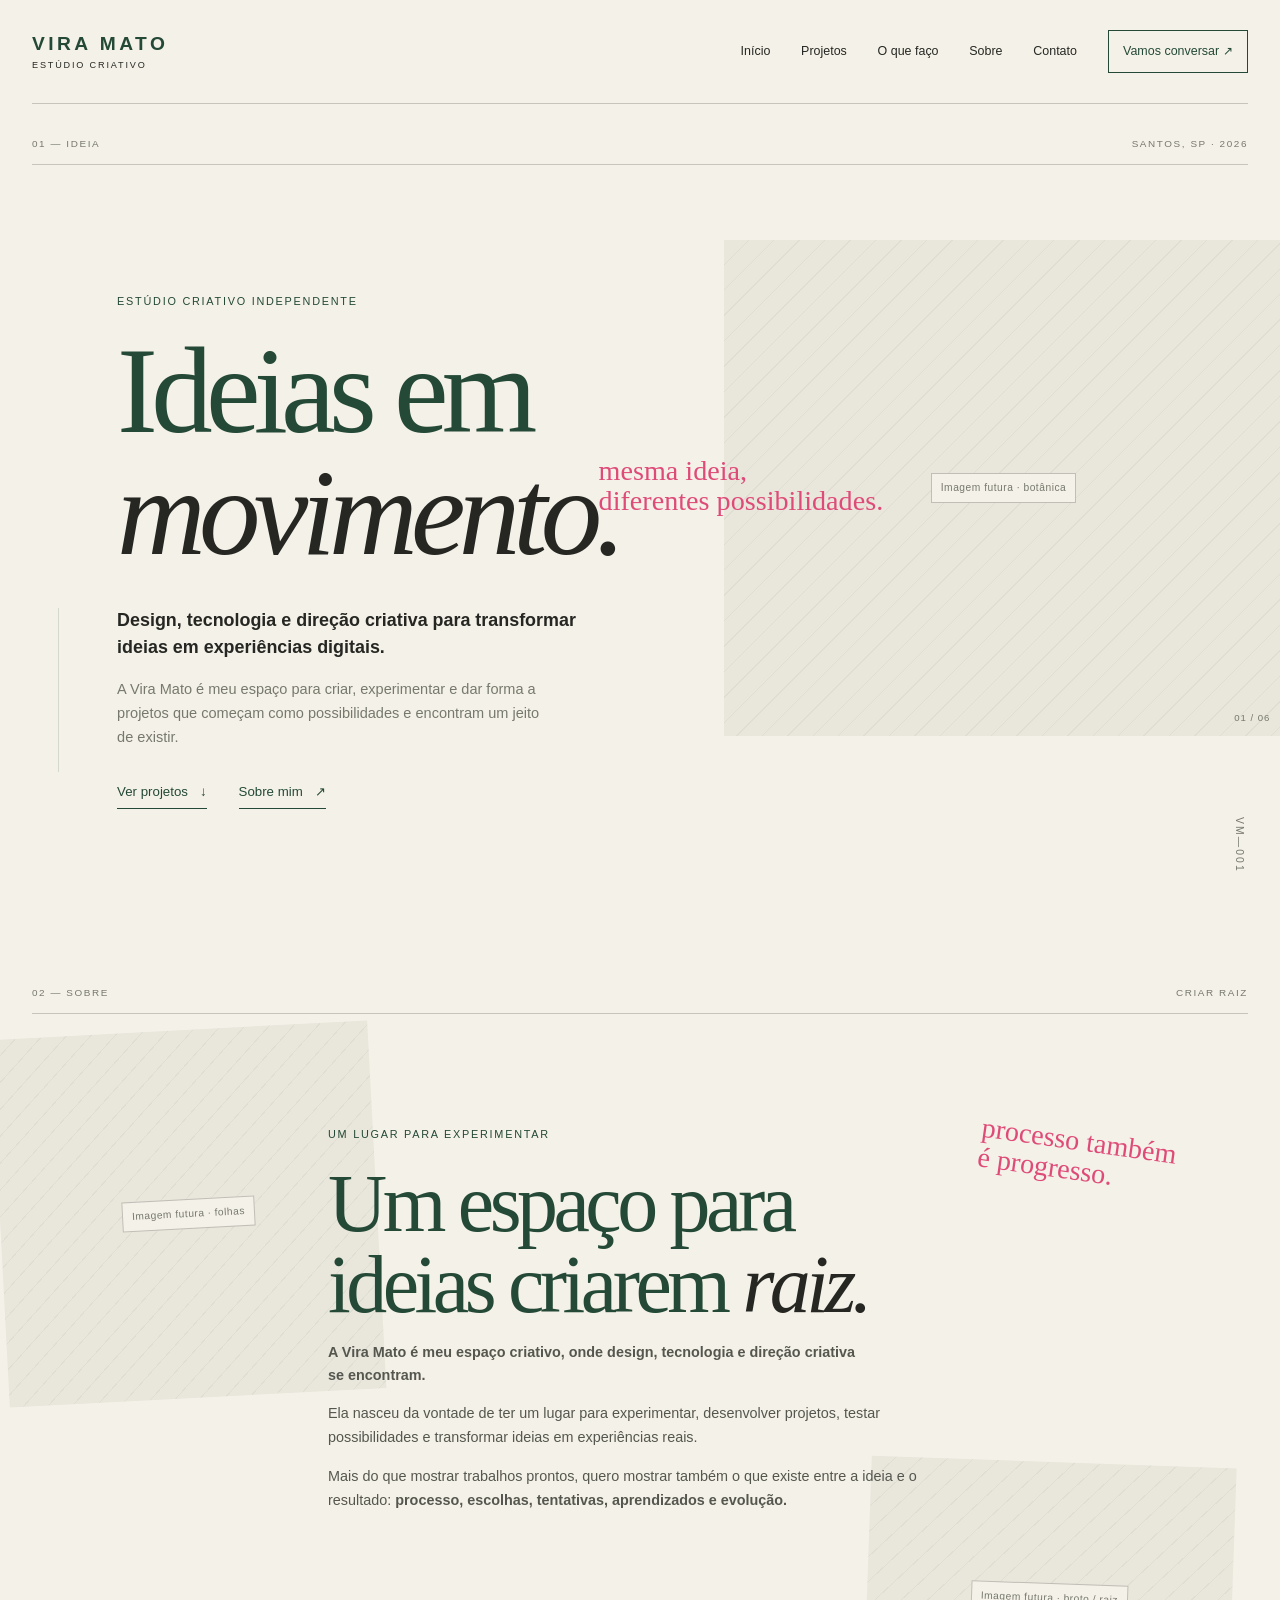
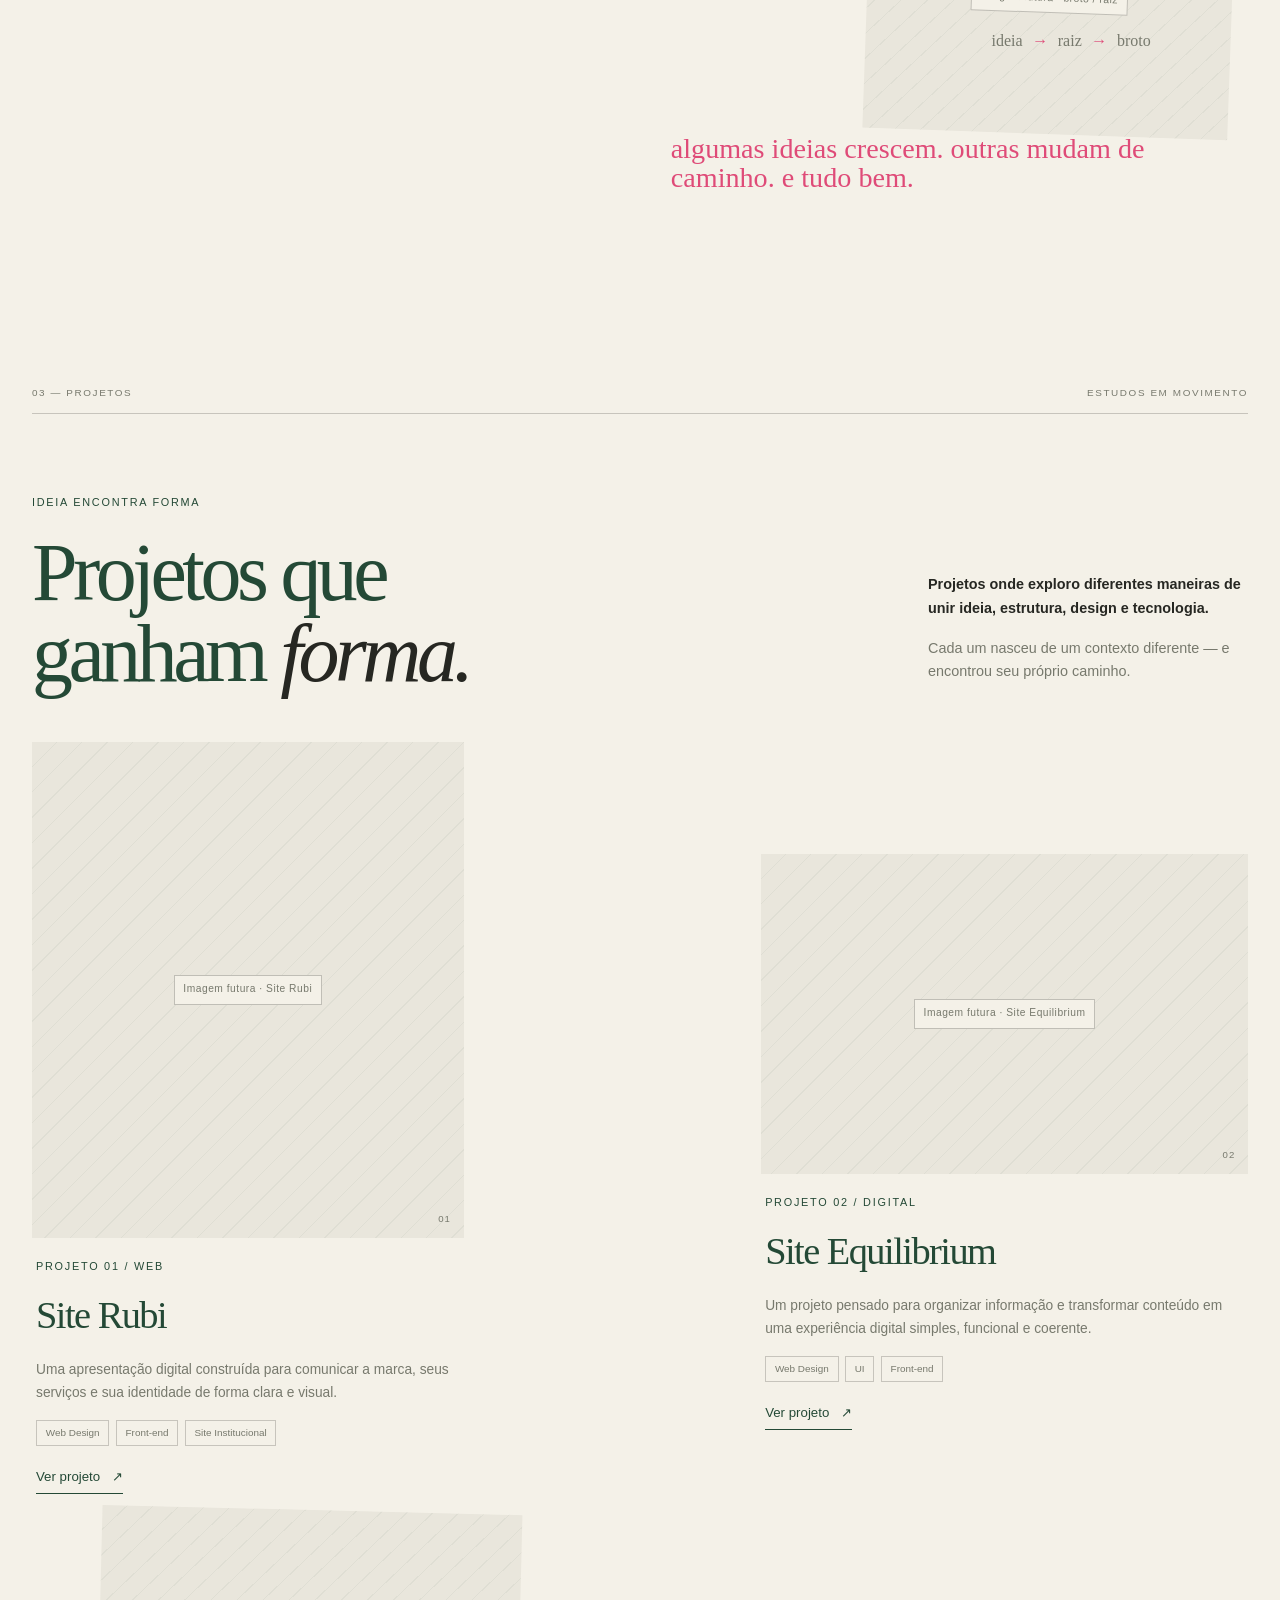
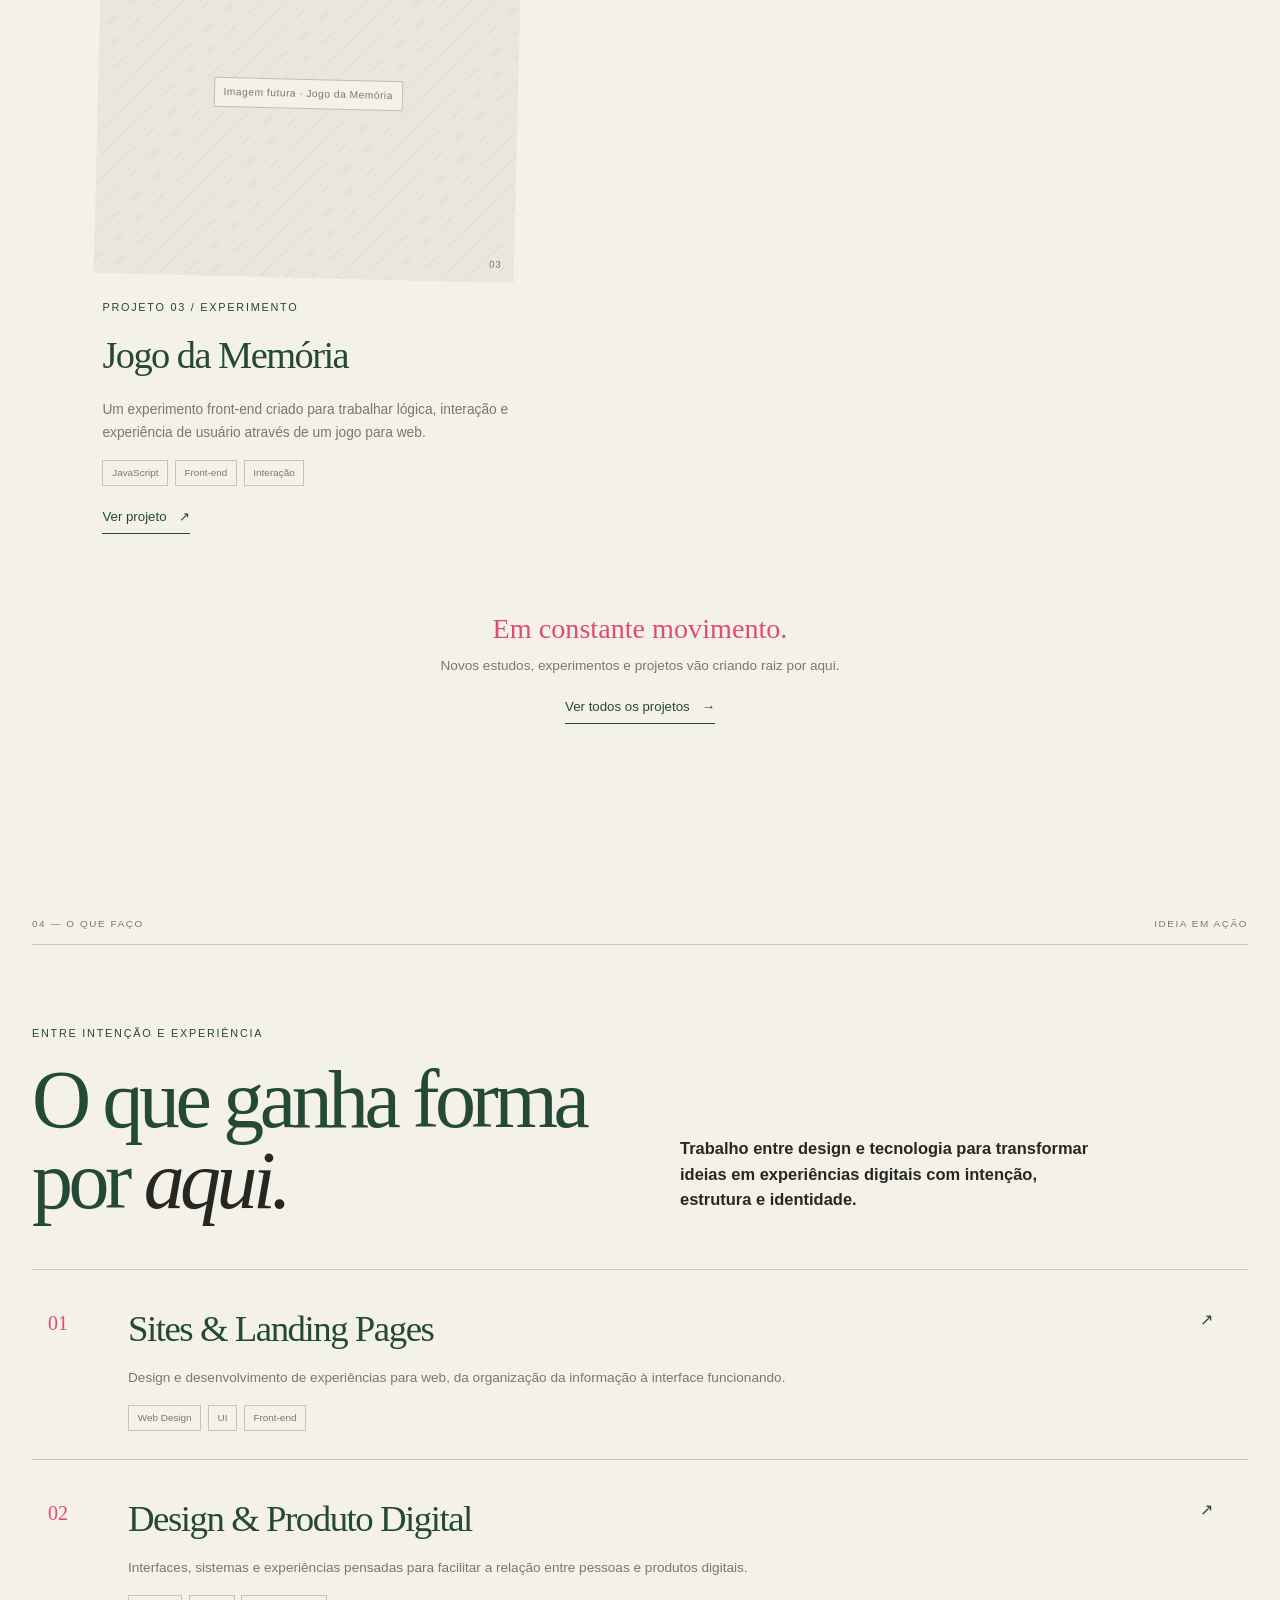
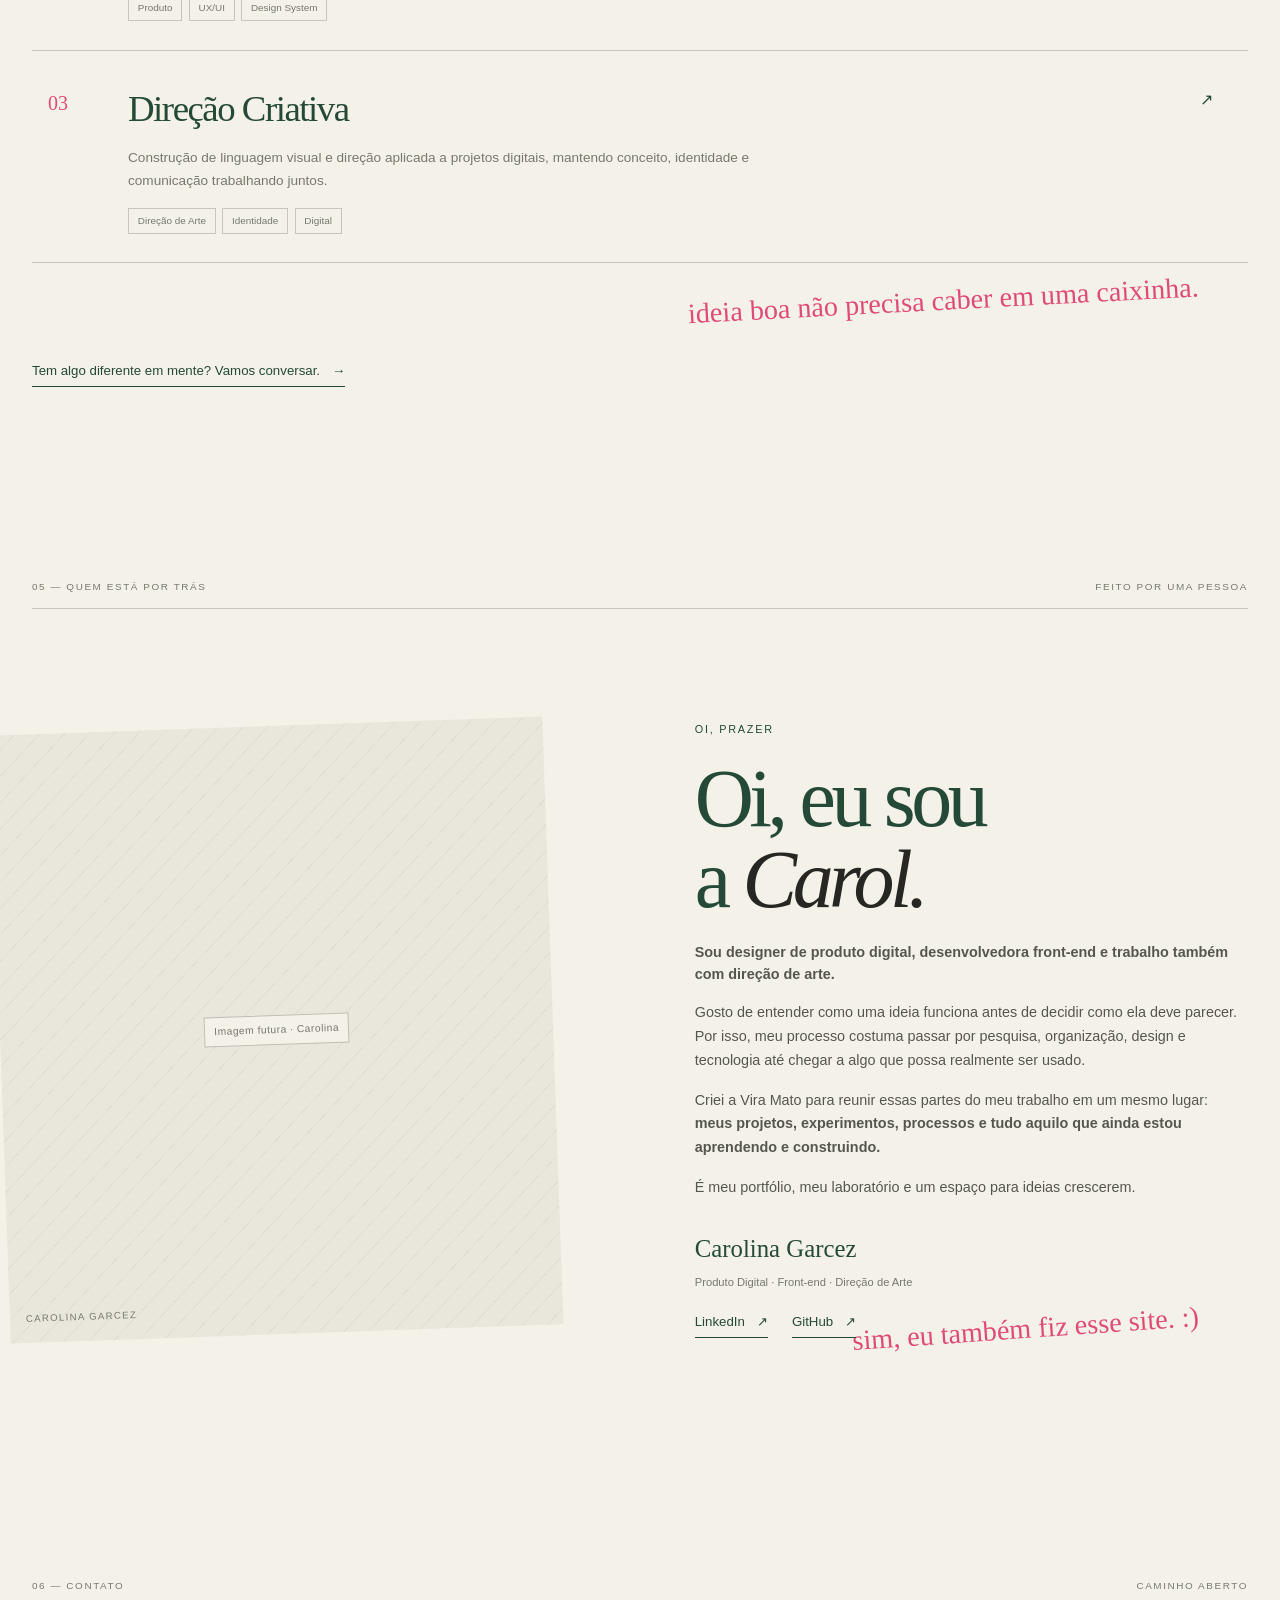
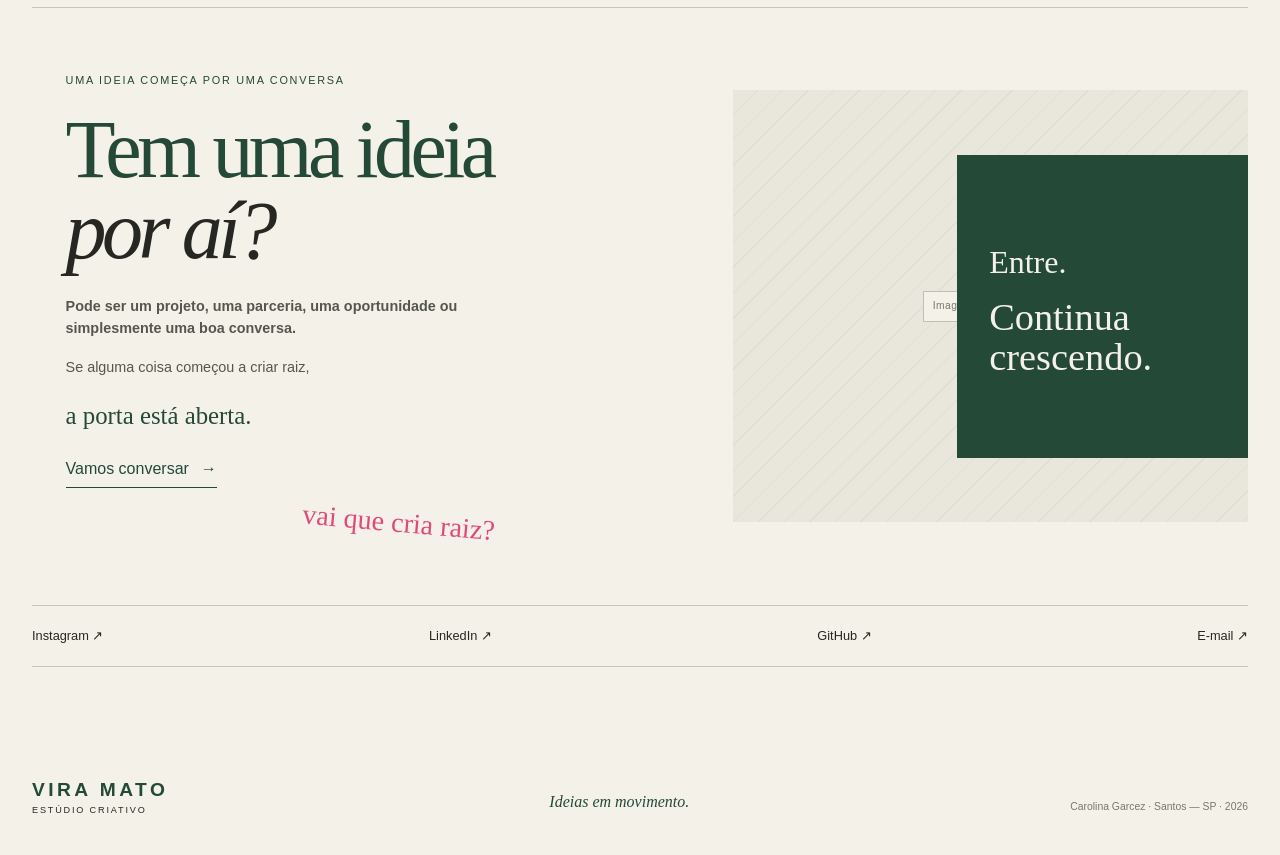
==== index.html @ 25f11926 "teste" ====
<!doctype html>
<html lang="pt-BR">
<head>
  <meta charset="utf-8">
  <meta name="viewport" content="width=device-width, initial-scale=1">
  <meta name="theme-color" content="#f4f1e8">
  <meta name="description" content="Vira Mato — Estúdio Criativo. Design, tecnologia e direção criativa para transformar ideias em experiências digitais.">
  <title>Vira Mato — Estúdio Criativo</title>
  <link rel="stylesheet" href="./css/reset.css">
  <link rel="stylesheet" href="./css/variables.css">
  <link rel="stylesheet" href="./css/style.css">
  <script src="./js/main.js" defer></script>
</head>
<body>
  <a class="skip-link" href="#conteudo">Pular para o conteúdo</a>
  <header class="site-header" id="topo">
    <a class="wordmark" href="#inicio" aria-label="Vira Mato, início"><strong>VIRA MATO</strong><span>ESTÚDIO CRIATIVO</span></a>
    <button class="menu-toggle" type="button" aria-expanded="false" aria-controls="site-nav" aria-label="Abrir menu"><span></span><span></span></button>
    <nav class="site-nav" id="site-nav" aria-label="Navegação principal">
      <a href="#inicio">Início</a><a href="#projetos">Projetos</a><a href="#servicos">O que faço</a><a href="#sobre">Sobre</a><a href="#contato">Contato</a>
      <a class="nav-cta" href="#contato">Vamos conversar <span aria-hidden="true">↗</span></a>
    </nav>
  </header>

  <main id="conteudo">
    <div class="growth-line" aria-hidden="true"><span class="growth-stem"></span></div>
    <section class="hero section" id="inicio" aria-labelledby="hero-title">
      <div class="hero-meta section-meta"><span>01 — IDEIA</span><span>SANTOS, SP · 2026</span></div>
      <div class="hero-copy">
        <p class="eyebrow" data-reveal="fade">Estúdio criativo independente</p>
        <h1 id="hero-title" data-reveal="rise">Ideias em<br><em>movimento.</em></h1>
        <p class="hero-lead" data-reveal="slide"><strong>Design, tecnologia e direção criativa para transformar ideias em experiências digitais.</strong></p>
        <p class="hero-description">A Vira Mato é meu espaço para criar, experimentar e dar forma a projetos que começam como possibilidades e encontram um jeito de existir.</p>
        <div class="hero-actions"><a class="text-link" href="#projetos">Ver projetos <span aria-hidden="true">↓</span></a><a class="text-link" href="#sobre">Sobre mim <span aria-hidden="true">↗</span></a></div>
      </div>
      <div class="hero-media media-placeholder" aria-label="Espaço reservado para fotografia botânica"><span>Imagem futura · botânica</span><small>01 / 06</small></div>
      <p class="handwritten hero-note" data-reveal="tilt">mesma ideia,<br> diferentes possibilidades.</p>
      <div class="hero-index" aria-hidden="true">VM—001</div>
    </section>

    <section class="about section" id="sobre" aria-labelledby="about-title">
      <div class="section-meta"><span>02 — SOBRE</span><span>CRIAR RAIZ</span></div>
      <div class="about-composition">
        <div class="about-leaves media-placeholder" aria-label="Espaço reservado para fotografia de folhas"><span>Imagem futura · folhas</span></div>
        <div class="about-copy" data-reveal="rise">
          <p class="eyebrow">Um lugar para experimentar</p>
          <h2 id="about-title">Um espaço para ideias criarem <em>raiz.</em></h2>
          <p class="lead"><strong>A Vira Mato é meu espaço criativo, onde design, tecnologia e direção criativa se encontram.</strong></p>
          <p>Ela nasceu da vontade de ter um lugar para experimentar, desenvolver projetos, testar possibilidades e transformar ideias em experiências reais.</p>
          <p>Mais do que mostrar trabalhos prontos, quero mostrar também o que existe entre a ideia e o resultado: <strong>processo, escolhas, tentativas, aprendizados e evolução.</strong></p>
        </div>
        <div class="about-sprout media-placeholder" aria-label="Espaço reservado para fotografia de broto e raiz"><span>Imagem futura · broto / raiz</span></div>
        <p class="handwritten about-note">processo também<br>é progresso.</p>
        <p class="margin-note">ideia <span>→</span> raiz <span>→</span> broto</p>
      </div>
      <p class="about-quote handwritten" data-reveal="tilt">algumas ideias crescem. outras mudam de caminho. e tudo bem.</p>
    </section>

    <section class="projects section" id="projetos" aria-labelledby="projects-title">
      <div class="section-meta"><span>03 — PROJETOS</span><span>ESTUDOS EM MOVIMENTO</span></div>
      <div class="section-intro"><div><p class="eyebrow">Ideia encontra forma</p><h2 id="projects-title">Projetos que<br>ganham <em>forma.</em></h2></div><div class="intro-aside"><p><strong>Projetos onde exploro diferentes maneiras de unir ideia, estrutura, design e tecnologia.</strong></p><p>Cada um nasceu de um contexto diferente — e encontrou seu próprio caminho.</p></div></div>
      <div class="project-list">
        <article class="project project-one" data-reveal="slide">
          <div class="project-media media-placeholder"><span>Imagem futura · Site Rubi</span><small>01</small></div>
          <div class="project-copy"><p class="eyebrow">Projeto 01 / Web</p><h3>Site Rubi</h3><p>Uma apresentação digital construída para comunicar a marca, seus serviços e sua identidade de forma clara e visual.</p><ul class="tag-list" aria-label="Tecnologias e disciplinas"><li>Web Design</li><li>Front-end</li><li>Site Institucional</li></ul><a class="text-link" href="#contato">Ver projeto <span aria-hidden="true">↗</span></a></div>
        </article>
        <article class="project project-two" data-reveal="rise">
          <div class="project-media media-placeholder"><span>Imagem futura · Site Equilibrium</span><small>02</small></div>
          <div class="project-copy"><p class="eyebrow">Projeto 02 / Digital</p><h3>Site Equilibrium</h3><p>Um projeto pensado para organizar informação e transformar conteúdo em uma experiência digital simples, funcional e coerente.</p><ul class="tag-list" aria-label="Tecnologias e disciplinas"><li>Web Design</li><li>UI</li><li>Front-end</li></ul><a class="text-link" href="#contato">Ver projeto <span aria-hidden="true">↗</span></a></div>
        </article>
        <article class="project project-three" data-reveal="tilt">
          <div class="project-media media-placeholder"><span>Imagem futura · Jogo da Memória</span><small>03</small></div>
          <div class="project-copy"><p class="eyebrow">Projeto 03 / Experimento</p><h3>Jogo da Memória</h3><p>Um experimento front-end criado para trabalhar lógica, interação e experiência de usuário através de um jogo para web.</p><ul class="tag-list" aria-label="Tecnologias e disciplinas"><li>JavaScript</li><li>Front-end</li><li>Interação</li></ul><a class="text-link" href="#contato">Ver projeto <span aria-hidden="true">↗</span></a></div>
        </article>
      </div>
      <div class="projects-end"><p class="handwritten">Em constante movimento.</p><p>Novos estudos, experimentos e projetos vão criando raiz por aqui.</p><a class="text-link" href="#contato">Ver todos os projetos <span aria-hidden="true">→</span></a></div>
    </section>

    <section class="services section" id="servicos" aria-labelledby="services-title">
      <div class="section-meta"><span>04 — O QUE FAÇO</span><span>IDEIA EM AÇÃO</span></div>
      <div class="services-heading"><p class="eyebrow">Entre intenção e experiência</p><h2 id="services-title">O que ganha forma<br>por <em>aqui.</em></h2><p class="lead"><strong>Trabalho entre design e tecnologia para transformar ideias em experiências digitais com intenção, estrutura e identidade.</strong></p></div>
      <div class="service-list">
        <article class="service-item" data-reveal="slide"><span class="service-number">01</span><div><h3>Sites &amp; Landing Pages</h3><p>Design e desenvolvimento de experiências para web, da organização da informação à interface funcionando.</p><ul class="tag-list"><li>Web Design</li><li>UI</li><li>Front-end</li></ul></div><span class="service-mark" aria-hidden="true">↗</span></article>
        <article class="service-item" data-reveal="slide"><span class="service-number">02</span><div><h3>Design &amp; Produto Digital</h3><p>Interfaces, sistemas e experiências pensadas para facilitar a relação entre pessoas e produtos digitais.</p><ul class="tag-list"><li>Produto</li><li>UX/UI</li><li>Design System</li></ul></div><span class="service-mark" aria-hidden="true">↗</span></article>
        <article class="service-item" data-reveal="slide"><span class="service-number">03</span><div><h3>Direção Criativa</h3><p>Construção de linguagem visual e direção aplicada a projetos digitais, mantendo conceito, identidade e comunicação trabalhando juntos.</p><ul class="tag-list"><li>Direção de Arte</li><li>Identidade</li><li>Digital</li></ul></div><span class="service-mark" aria-hidden="true">↗</span></article>
      </div>
      <p class="handwritten service-note">ideia boa não precisa caber em uma caixinha.</p>
      <a class="text-link service-cta" href="#contato">Tem algo diferente em mente? Vamos conversar. <span aria-hidden="true">→</span></a>
    </section>

    <section class="profile section" id="perfil" aria-labelledby="profile-title">
      <div class="section-meta"><span>05 — QUEM ESTÁ POR TRÁS</span><span>FEITO POR UMA PESSOA</span></div>
      <div class="profile-layout">
        <div class="profile-media media-placeholder" aria-label="Espaço reservado para fotografia de Carolina"><span>Imagem futura · Carolina</span><small>CAROLINA GARCEZ</small></div>
        <div class="profile-copy"><p class="eyebrow">Oi, prazer</p><h2 id="profile-title">Oi, eu sou<br>a <em>Carol.</em></h2>
          <p class="lead"><strong>Sou designer de produto digital, desenvolvedora front-end e trabalho também com direção de arte.</strong></p>
          <p>Gosto de entender como uma ideia funciona antes de decidir como ela deve parecer. Por isso, meu processo costuma passar por pesquisa, organização, design e tecnologia até chegar a algo que possa realmente ser usado.</p>
          <p>Criei a Vira Mato para reunir essas partes do meu trabalho em um mesmo lugar: <strong>meus projetos, experimentos, processos e tudo aquilo que ainda estou aprendendo e construindo.</strong></p>
          <p>É meu portfólio, meu laboratório e um espaço para ideias crescerem.</p>
          <p class="signature"><strong>Carolina Garcez</strong><span>Produto Digital · Front-end · Direção de Arte</span></p>
          <div class="profile-links"><a class="text-link" href="https://www.linkedin.com/">LinkedIn <span aria-hidden="true">↗</span></a><a class="text-link" href="https://github.com/">GitHub <span aria-hidden="true">↗</span></a></div>
        </div>
        <p class="handwritten profile-note">sim, eu também fiz esse site. :)</p>
      </div>
    </section>

    <section class="contact section" id="contato" aria-labelledby="contact-title">
      <div class="section-meta"><span>06 — CONTATO</span><span>CAMINHO ABERTO</span></div>
      <div class="contact-layout"><div class="contact-copy"><p class="eyebrow">Uma ideia começa por uma conversa</p><h2 id="contact-title">Tem uma ideia<br><em>por aí?</em></h2>
        <p class="lead"><strong>Pode ser um projeto, uma parceria, uma oportunidade ou simplesmente uma boa conversa.</strong></p><p>Se alguma coisa começou a criar raiz,</p><p class="door-line">a porta está aberta.</p><a class="text-link contact-cta" href="mailto:oi@viramato.studio">Vamos conversar <span aria-hidden="true">→</span></a>
        <p class="handwritten contact-note">vai que cria raiz?</p>
      </div>
      <div class="door-scene" data-door><div class="door-media media-placeholder"><span>Imagem futura — porta</span></div><div class="door-reveal"><p>Entre.</p><h3>Continua crescendo.</h3></div></div></div>
      <nav class="social-links" aria-label="Redes sociais"><a href="https://instagram.com/">Instagram <span aria-hidden="true">↗</span></a><a href="https://www.linkedin.com/">LinkedIn <span aria-hidden="true">↗</span></a><a href="https://github.com/">GitHub <span aria-hidden="true">↗</span></a><a href="mailto:oi@viramato.studio">E-mail <span aria-hidden="true">↗</span></a></nav>
    </section>
  </main>
  <footer class="site-footer"><a class="wordmark footer-mark" href="#inicio"><strong>VIRA MATO</strong><span>ESTÚDIO CRIATIVO</span></a><p>Ideias em movimento.</p><small>Carolina Garcez · Santos — SP · 2026</small></footer>
</body>
</html>
---- css/variables.css ----
/* Provisional placeholders only. Replace with approved brand tokens later. */
:root {
    /* Colors — provisional neutral fallbacks */
    --color-background: #f4f1e8;
    --color-surface: #e9e6dc;
    --color-text: #262722;
    --color-primary: #244936;
    --color-secondary: #77796d;
    --color-accent: #df4b78;
    --color-rule: rgb(38 39 34 / 22%);

    /* Typography — system stacks until brand fonts are provided */
    --font-display: Georgia, 'Times New Roman', serif;
    --font-body: Arial, Helvetica, sans-serif;
    --font-handwritten: 'Caveat', 'Comic Sans MS', cursive;

    /* Spacing — provisional scale */
    --space-1: 0.25rem;
    --space-2: 0.5rem;
    --space-3: 0.75rem;
    --space-4: 1rem;
    --space-6: 1.5rem;
    --space-8: 2rem;
    --space-12: 3rem;
    --space-16: 4rem;

    /* Shape and elevation — provisional */
    --radius-small: 0.1rem;
    --radius-medium: 0.2rem;
    --radius-large: 0.35rem;
    --shadow-soft: none;

    /* Layout and motion — provisional */
    --container-width: 78rem;
    --container-gutter: clamp(1rem, 4vw, 2rem);
    --transition-standard: 180ms ease;
    --growth-progress: 0;
}
---- css/style.css ----
html { color-scheme: light; scroll-behavior: smooth; }
body { min-width: 20rem; min-height: 100vh; overflow-x: clip; background: var(--color-background); color: var(--color-text); font-family: var(--font-body); line-height: 1.65; -webkit-font-smoothing: antialiased; }
::selection { color: var(--color-background); background: var(--color-primary); }
a { color: inherit; text-decoration: none; }
.skip-link { position: fixed; z-index: 20; inset: 1rem auto auto 1rem; padding: .65rem 1rem; transform: translateY(-180%); background: var(--color-primary); color: white; }
.skip-link:focus { transform: none; }
.site-header { position: relative; z-index: 10; display: flex; align-items: center; justify-content: space-between; width: min(100% - (2 * var(--container-gutter)), var(--container-width)); min-height: 6.5rem; margin-inline: auto; border-bottom: 1px solid var(--color-rule); }
.wordmark { display: inline-flex; flex-direction: column; line-height: 1.1; letter-spacing: .12em; }
.wordmark strong { color: var(--color-primary); font-size: 1.2rem; letter-spacing: .18em; }
.wordmark span { margin-top: .35rem; font-size: .57rem; letter-spacing: .2em; }
.site-nav { display: flex; align-items: center; gap: clamp(1rem, 2.4vw, 2.3rem); font-size: .78rem; }
.site-nav a, .social-links a { position: relative; }
.site-nav a:not(.nav-cta)::after, .social-links a::after { position: absolute; right: 0; bottom: -.25rem; left: 0; height: 1px; background: currentColor; content: ''; transform: scaleX(0); transform-origin: left; transition: transform var(--transition-standard); }
.site-nav a:hover::after, .social-links a:hover::after { transform: scaleX(1); }
.nav-cta { padding: .65rem .9rem; border: 1px solid var(--color-primary); color: var(--color-primary); transition: color var(--transition-standard), background var(--transition-standard); }
.nav-cta:hover { background: var(--color-primary); color: var(--color-background); }
.menu-toggle { display: none; }
.section { position: relative; width: min(100% - (2 * var(--container-gutter)), var(--container-width)); margin-inline: auto; }
.section-meta { display: flex; justify-content: space-between; gap: 1rem; padding-bottom: .75rem; border-bottom: 1px solid var(--color-rule); color: var(--color-secondary); font-size: .62rem; letter-spacing: .16em; }
.hero { min-height: 47rem; padding-top: 2rem; }
.hero-copy { position: relative; z-index: 2; width: min(61%, 48rem); padding: clamp(5rem, 10vw, 9rem) 0 7rem 7%; }
.eyebrow { margin-bottom: 1.2rem; color: var(--color-primary); font-size: .68rem; letter-spacing: .16em; text-transform: uppercase; }
h1, h2, h3, p { text-wrap: pretty; }
h1, h2 { color: var(--color-primary); font-family: var(--font-display); font-weight: 400; letter-spacing: -.055em; line-height: .99; }
h1 { width: 120%; font-size: clamp(4.5rem, 9.6vw, 9rem); }
h1 em, h2 em { color: var(--color-text); font-weight: 400; }
.hero-lead { max-width: 29rem; margin-top: 2.1rem; font-size: clamp(1.05rem, 1.4vw, 1.25rem); line-height: 1.5; }
.hero-description { max-width: 27rem; margin-top: 1rem; color: var(--color-secondary); font-size: .91rem; }
.hero-actions { display: flex; flex-wrap: wrap; gap: 2rem; margin-top: 2rem; }
.text-link { display: inline-flex; align-items: center; gap: .75rem; width: fit-content; padding-bottom: .28rem; border-bottom: 1px solid var(--color-primary); color: var(--color-primary); font-size: .83rem; transition: gap var(--transition-standard), color var(--transition-standard); }
.text-link span { display: inline-block; transition: transform var(--transition-standard); }
.text-link:hover { gap: 1rem; color: var(--color-accent); border-color: var(--color-accent); }
.text-link:hover span { transform: translate(2px, -2px); }
.media-placeholder { position: relative; display: grid; place-items: center; overflow: hidden; background-color: var(--color-surface); background-image: repeating-linear-gradient(135deg, transparent 0 17px, rgb(36 73 54 / 5%) 17px 18px); color: var(--color-secondary); }
.media-placeholder > span { padding: .35rem .55rem; border: 1px solid rgb(38 39 34 / 25%); background: var(--color-background); font-size: .64rem; letter-spacing: .05em; }
.media-placeholder > small { position: absolute; right: .8rem; bottom: .65rem; font-size: .6rem; letter-spacing: .1em; }
.hero-media { position: absolute; top: 8.5rem; right: -2.2rem; width: 46%; height: 31rem; }
.hero-note, .handwritten { color: var(--color-accent); font-family: var(--font-handwritten); font-size: clamp(1.35rem, 2.2vw, 2rem); line-height: 1.05; }
.hero-note { position: absolute; z-index: 3; top: 22rem; right: 30%; transform: rotate(-7deg); }
.hero-index { position: absolute; right: 0; bottom: 3rem; color: var(--color-secondary); font-size: .65rem; letter-spacing: .2em; writing-mode: vertical-rl; }
.growth-line { position: absolute; z-index: 0; top: 38rem; bottom: 11rem; left: max(calc((100% - var(--container-width)) / 2 + 2.6rem), 3.8%); width: 1px; pointer-events: none; background: rgb(36 73 54 / 15%); }
.growth-stem { display: block; width: 2px; height: 100%; background: var(--color-primary); transform: scaleY(var(--growth-progress)); transform-origin: top; }
.about { padding-block: 4rem 8rem; }
.about-composition { position: relative; min-height: 45rem; padding-top: 7rem; }
.about-copy { position: relative; z-index: 2; width: min(52%, 39rem); margin-inline: auto; }
.about h2, .section-intro h2, .services h2, .profile h2, .contact h2 { font-size: clamp(3.6rem, 6.4vw, 6.4rem); }
.lead { margin-top: 1.5rem; font-size: 1.03rem; line-height: 1.55; }
.about-copy > p:not(.eyebrow), .profile-copy > p:not(.eyebrow, .signature), .contact-copy > p:not(.eyebrow, .handwritten) { margin-top: 1rem; color: #55574f; font-size: .9rem; }
.about-leaves { position: absolute; top: 1rem; left: -2rem; width: 31%; height: 23rem; transform: rotate(-3deg); }
.about-sprout { position: absolute; right: 1rem; bottom: 0; width: 30%; height: 17rem; transform: rotate(2deg); }
.about-note { position: absolute; z-index: 3; top: 7rem; right: 6%; transform: rotate(8deg); }
.margin-note { position: absolute; right: 8%; bottom: 5rem; color: var(--color-secondary); font-family: var(--font-display); font-size: 1rem; }
.margin-note span { padding-inline: .35rem; color: var(--color-accent); }
.about-quote { max-width: 30rem; margin: 0 8% 0 auto; transform: rotate(-2deg); }
.projects { padding-block: 4rem 8rem; }
.section-intro { display: flex; align-items: end; justify-content: space-between; gap: 4rem; padding-block: 5rem 3rem; }
.section-intro h2 { max-width: 48rem; }
.intro-aside { max-width: 20rem; padding-bottom: .6rem; font-size: .9rem; }
.intro-aside p + p { margin-top: 1rem; color: var(--color-secondary); }
.project-list { position: relative; display: grid; grid-template-columns: 1fr 1fr; align-items: start; column-gap: 9%; row-gap: 5rem; }
.project { position: relative; }
.project-one { width: 78%; }
.project-two { width: 88%; margin: 7rem 0 0 auto; }
.project-three { width: 76%; margin: -4rem 0 0 12%; }
.project-media { height: 25rem; }
.project-one .project-media { height: 31rem; }
.project-two .project-media { height: 20rem; }
.project-three .project-media { height: 23rem; transform: rotate(1.4deg); }
.project-copy { padding: 1.3rem .25rem 0; }
.project-copy .eyebrow { margin-bottom: .5rem; }
.project h3, .service-item h3 { color: var(--color-primary); font-family: var(--font-display); font-size: clamp(1.8rem, 3vw, 2.6rem); font-weight: 400; letter-spacing: -.04em; }
.project-copy > p:not(.eyebrow) { max-width: 30rem; margin-top: .7rem; color: var(--color-secondary); font-size: .86rem; }
.tag-list { display: flex; flex-wrap: wrap; gap: .4rem; margin: 1rem 0 1.1rem; padding: 0; list-style: none; }
.tag-list li { padding: .22rem .55rem; border: 1px solid var(--color-rule); color: var(--color-secondary); font-size: .62rem; transition: color var(--transition-standard), border-color var(--transition-standard), transform var(--transition-standard); }
.tag-list li:hover { border-color: var(--color-primary); color: var(--color-primary); transform: translateY(-2px); }
.projects-end { display: grid; justify-items: center; gap: .7rem; margin: 5rem auto 0; text-align: center; }
.projects-end > p:not(.handwritten) { color: var(--color-secondary); font-size: .85rem; }
.projects-end .text-link { margin-top: .5rem; }
.services { padding-block: 4rem 8rem; }
.services-heading { display: grid; grid-template-columns: 1fr 1fr; align-items: end; gap: 1rem 5rem; padding-block: 5rem 3rem; }
.services-heading .eyebrow { grid-column: 1 / -1; margin: 0; }
.services-heading h2 { grid-column: 1; }
.services-heading .lead { max-width: 27rem; padding-bottom: .5rem; }
.service-list { border-top: 1px solid var(--color-rule); }
.service-item { display: grid; grid-template-columns: 4rem minmax(0, 1fr) 2rem; gap: 1rem; align-items: start; padding: 1.8rem 1rem; border-bottom: 1px solid var(--color-rule); transition: padding var(--transition-standard); }
.service-item:hover { padding-inline: 1.4rem; }
.service-number { padding-top: .5rem; color: var(--color-accent); font-family: var(--font-display); font-size: 1.25rem; }
.service-item h3 { font-size: clamp(1.6rem, 3vw, 2.3rem); }
.service-item p { max-width: 42rem; margin-top: .45rem; color: var(--color-secondary); font-size: .85rem; }
.service-item .tag-list { margin-bottom: 0; }
.service-mark { padding-top: .5rem; color: var(--color-primary); transition: transform var(--transition-standard); }
.service-item:hover .service-mark { transform: translate(3px, -3px); }
.service-note { margin: 2.5rem 4% 1.5rem auto; text-align: right; transform: rotate(-3deg); }
.service-cta { margin-left: auto; }
.profile { padding-block: 4rem 9rem; }
.profile-layout { position: relative; display: grid; grid-template-columns: 1fr 1fr; align-items: center; gap: 9%; min-height: 45rem; padding-top: 5rem; }
.profile-media { width: 100%; height: 38rem; margin-left: -2rem; transform: rotate(-2deg); }
.profile-media small { position: absolute; bottom: 1rem; left: 1rem; letter-spacing: .14em; }
.profile-copy { position: relative; z-index: 2; max-width: 34rem; padding: 2rem 0; }
.profile h2 { margin-bottom: 1.3rem; }
.profile-copy .lead { margin-top: 0; }
.signature { display: flex; flex-direction: column; gap: .25rem; margin-top: 1.8rem; color: var(--color-primary); }
.signature strong { font-family: var(--font-display); font-size: 1.55rem; font-weight: 400; }
.signature span { color: var(--color-secondary); font-size: .7rem; }
.profile-links { display: flex; gap: 1.5rem; margin-top: 1.2rem; }
.profile-note { position: absolute; right: 4%; bottom: 1.7rem; transform: rotate(-4deg); }
.contact { padding-block: 4rem 5rem; }
.contact-layout { display: grid; grid-template-columns: 1fr 1fr; gap: 8%; align-items: center; min-height: 36rem; padding-block: 4rem; }
.contact-copy { position: relative; z-index: 2; padding-left: 6%; }
.contact h2 { margin-bottom: 1.5rem; }
.contact-copy .lead { max-width: 28rem; }
.contact-copy > p.door-line { color: var(--color-primary) !important; font-family: var(--font-display); font-size: 1.55rem !important; }
.contact-cta { margin-top: 1.2rem; font-size: 1rem; }
.contact-note { margin: 1.5rem 0 0 45%; transform: rotate(5deg); }
.door-scene { position: relative; min-height: 27rem; }
.door-media { position: absolute; inset: 0 0 0 8%; height: 27rem; }
.door-reveal { position: absolute; inset: 15% 0 15% 48%; display: flex; flex-direction: column; justify-content: center; padding: 2rem; background: var(--color-primary); color: var(--color-background); opacity: .94; transform: translateX(-1rem); transition: opacity 500ms ease, transform 500ms ease; }
.door-reveal p { font-family: var(--font-handwritten); font-size: 2rem; }
.door-reveal h3 { margin-top: .5rem; font-family: var(--font-display); font-size: clamp(1.7rem, 3vw, 2.5rem); font-weight: 400; line-height: 1.05; }
.door-scene.is-visible .door-reveal { opacity: 1; transform: translateX(0); }
.door-scene.is-opening .door-reveal { transform: translateX(12%); }
.social-links { display: flex; justify-content: space-between; gap: 1rem; padding: 1.2rem 0; border-top: 1px solid var(--color-rule); border-bottom: 1px solid var(--color-rule); font-size: .8rem; }
.site-footer { display: flex; align-items: end; justify-content: space-between; gap: 1rem; width: min(100% - (2 * var(--container-gutter)), var(--container-width)); margin: 0 auto; padding: 2rem 0 2.5rem; }
.site-footer > p { color: var(--color-primary); font-family: var(--font-display); font-style: italic; }
.site-footer small { color: var(--color-secondary); font-size: .65rem; }
.growth-line { bottom: 8rem; }
[data-reveal] { opacity: 1; }
.js-ready [data-reveal] { opacity: 0; transition: opacity 650ms ease, transform 650ms cubic-bezier(.2,.7,.2,1); }
.js-ready [data-reveal="rise"] { transform: translateY(22px); }
.js-ready [data-reveal="slide"] { transform: translateX(-20px); }
.js-ready [data-reveal="tilt"] { transform: rotate(-5deg) translateY(8px); }
.js-ready [data-reveal].is-visible { opacity: 1; transform: none; }
.rotate-soft-left { transform: rotate(-1.5deg); }
.rotate-soft-right { transform: rotate(1.5deg); }
.offset-up { transform: translateY(-1rem); }
.offset-down { transform: translateY(1rem); }
.editorial-overlap { position: relative; z-index: 2; margin-inline: -3%; }
.pink-mark { text-decoration: underline; text-decoration-color: var(--color-accent); text-decoration-thickness: .14em; text-underline-offset: .08em; }
:focus-visible { outline: 2px solid var(--color-accent); outline-offset: 4px; }
@media (max-width: 900px) {
  .site-nav { gap: 1rem; font-size: .72rem; }
  .hero { min-height: 43rem; }
  .hero-copy { width: 67%; padding-left: 3%; }
  .hero-media { right: -1.5rem; width: 43%; height: 27rem; }
  .about-copy { width: 59%; }
  .about-leaves { left: -1rem; width: 26%; }
  .about-sprout { right: 0; width: 25%; }
  .project-list { column-gap: 5%; }
  .project-one, .project-three { width: 88%; }
  .project-two { width: 94%; }
  .profile-layout { gap: 6%; }
  .profile-media { height: 33rem; }
}
@media (max-width: 680px) {
  .site-header { min-height: 5.3rem; }
  .menu-toggle { display: grid; gap: 5px; width: 2.7rem; height: 2.7rem; place-content: center; border: 1px solid var(--color-rule); background: transparent; color: var(--color-primary); }
  .menu-toggle span { width: 1.05rem; height: 1px; background: currentColor; transition: transform var(--transition-standard); }
  .menu-toggle[aria-expanded="true"] span:first-child { transform: translateY(3px) rotate(45deg); }
  .menu-toggle[aria-expanded="true"] span:last-child { transform: translateY(-3px) rotate(-45deg); }
  .js-ready .site-nav { position: absolute; top: calc(100% - 1px); right: 0; left: 0; display: none; align-items: stretch; gap: 0; padding: .5rem 1rem 1rem; border: 1px solid var(--color-rule); border-top: 0; background: var(--color-background); }
  .js-ready .site-nav.is-open { display: flex; flex-direction: column; }
  .site-nav a { padding: .75rem .2rem; }
  .site-nav a::after { display: none; }
  .nav-cta { margin-top: .5rem; text-align: center; }
  .hero { min-height: 47rem; padding-top: 1.5rem; }
  .section-meta { font-size: .56rem; }
  .hero-copy { width: 100%; padding: 4.8rem 0 0 2%; }
  h1 { width: 110%; font-size: clamp(4.25rem, 16vw, 6.5rem); }
  .hero-lead { max-width: 25rem; margin-top: 1.6rem; padding-right: 8%; }
  .hero-description { max-width: 23rem; padding-right: 9%; }
  .hero-media { top: auto; right: -1rem; bottom: 2.4rem; width: 64%; height: 16rem; }
  .hero-note { top: auto; right: 2%; bottom: 16rem; font-size: 1.35rem; }
  .hero-index { bottom: 1rem; }
  .growth-line { top: 39rem; left: 1rem; bottom: 6rem; }
  .about, .projects, .services, .profile { padding-block: 3rem 5rem; }
  .about-composition { min-height: 47rem; padding-top: 5rem; }
  .about-copy { width: 84%; margin-left: 10%; }
  .about h2, .section-intro h2, .services h2, .profile h2, .contact h2 { font-size: clamp(3.3rem, 12vw, 5rem); }
  .about-leaves { top: 1.2rem; left: -1rem; width: 36%; height: 12rem; }
  .about-sprout { right: -1rem; bottom: 1rem; width: 38%; height: 11rem; }
  .about-note { top: auto; right: 5%; bottom: 12.5rem; font-size: 1.4rem; }
  .margin-note { right: 0; bottom: 0; font-size: .85rem; }
  .about-quote { max-width: 18rem; margin: 1rem 0 0 auto; font-size: 1.5rem; }
  .section-intro { display: block; padding-block: 4rem 2rem; }
  .intro-aside { max-width: 25rem; margin: 1.5rem 0 0 auto; }
  .project-list { display: flex; flex-direction: column; gap: 3.5rem; }
  .project-one, .project-two, .project-three { width: 88%; margin: 0; }
  .project-two { align-self: end; }
  .project-three { align-self: center; }
  .project-media, .project-one .project-media { height: 20rem; }
  .project-two .project-media { height: 15rem; }
  .project-three .project-media { height: 17rem; }
  .projects-end { margin-top: 3.5rem; }
  .services-heading { display: block; padding-block: 4rem 2rem; }
  .services-heading .lead { max-width: 27rem; }
  .service-item { grid-template-columns: 2.4rem minmax(0,1fr) 1rem; gap: .6rem; padding: 1.4rem 0; }
  .service-item:hover { padding-inline: .2rem; }
  .service-number { font-size: 1rem; }
  .service-item h3 { font-size: 1.55rem; }
  .service-item p { font-size: .81rem; }
  .service-note { max-width: 18rem; margin-top: 2rem; font-size: 1.5rem; }
  .service-cta { margin-top: .7rem; font-size: .78rem; }
  .profile-layout { display: flex; flex-direction: column; align-items: stretch; gap: 2.5rem; min-height: auto; padding-top: 3rem; }
  .profile-media { width: 82%; height: 23rem; margin-left: 4%; }
  .profile-copy { max-width: none; padding: 0 3%; }
  .profile-note { right: 0; bottom: auto; top: 21rem; font-size: 1.4rem; }
  .contact { padding-block: 3rem 3rem; }
  .contact-layout { display: flex; flex-direction: column; align-items: stretch; gap: 3rem; min-height: 0; padding-block: 3.5rem; }
  .contact-copy { padding-left: 2%; }
  .contact h2 { font-size: clamp(3.7rem, 13vw, 5.4rem); }
  .contact-note { margin-left: 50%; }
  .door-scene { min-height: 20rem; }
  .door-media { inset: 0 5% 0 0; height: 20rem; }
  .door-reveal { inset: 17% 0 17% 48%; padding: 1.2rem; }
  .social-links { flex-wrap: wrap; justify-content: flex-start; column-gap: 1.7rem; row-gap: .8rem; }
  .site-footer { flex-wrap: wrap; align-items: center; padding-block: 1.5rem 2rem; }
  .site-footer > p { order: 3; width: 100%; }
  .site-footer small { text-align: right; }
}
@media (max-width: 380px) {
  .hero { min-height: 50rem; }
  .hero-media { width: 70%; }
  h1 { font-size: 4rem; }
  .about-copy { width: 88%; }
  .about-composition { min-height: 51rem; }
  .profile-note { top: 19rem; right: -1rem; }
}
@media (prefers-reduced-motion: reduce) {
  html { scroll-behavior: auto; }
  *, *::before, *::after { animation-duration: .01ms !important; animation-iteration-count: 1 !important; transition-duration: .01ms !important; scroll-behavior: auto !important; }
  .js-ready [data-reveal] { opacity: 1; transform: none; }
}
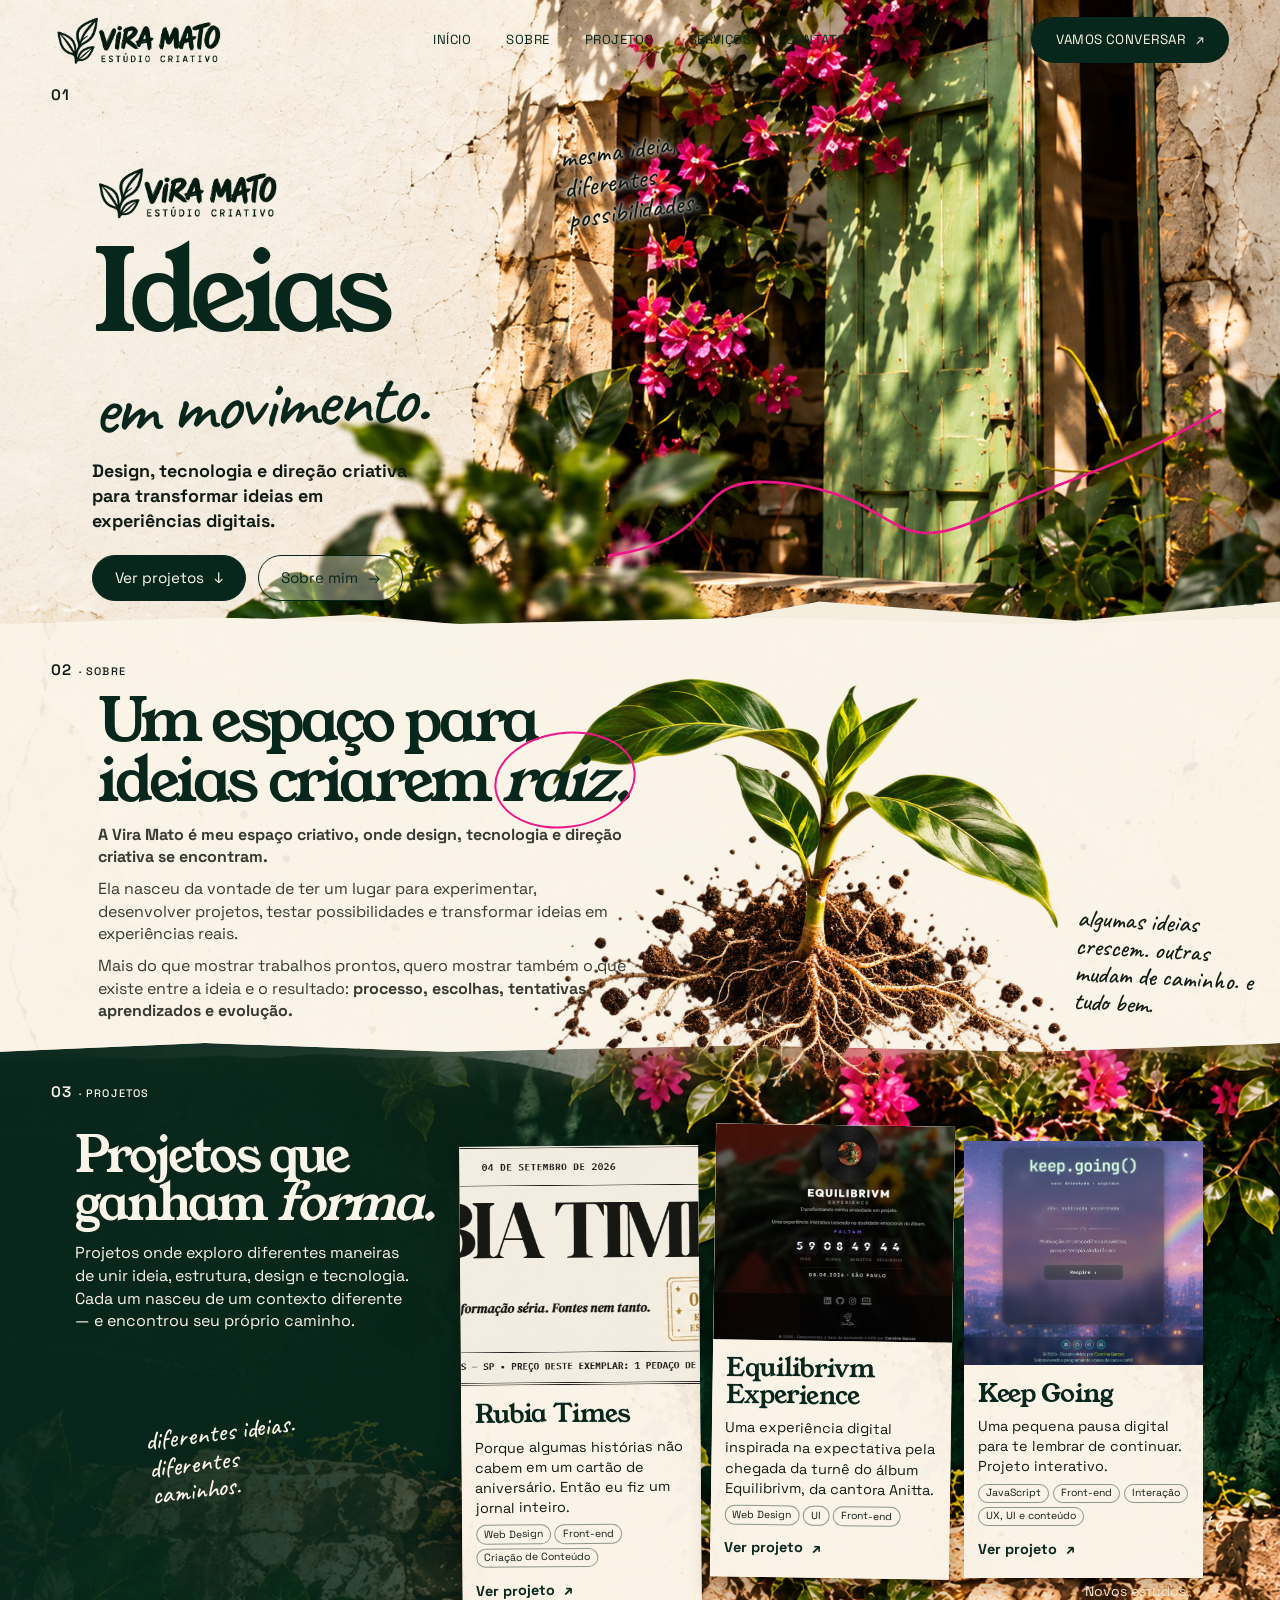
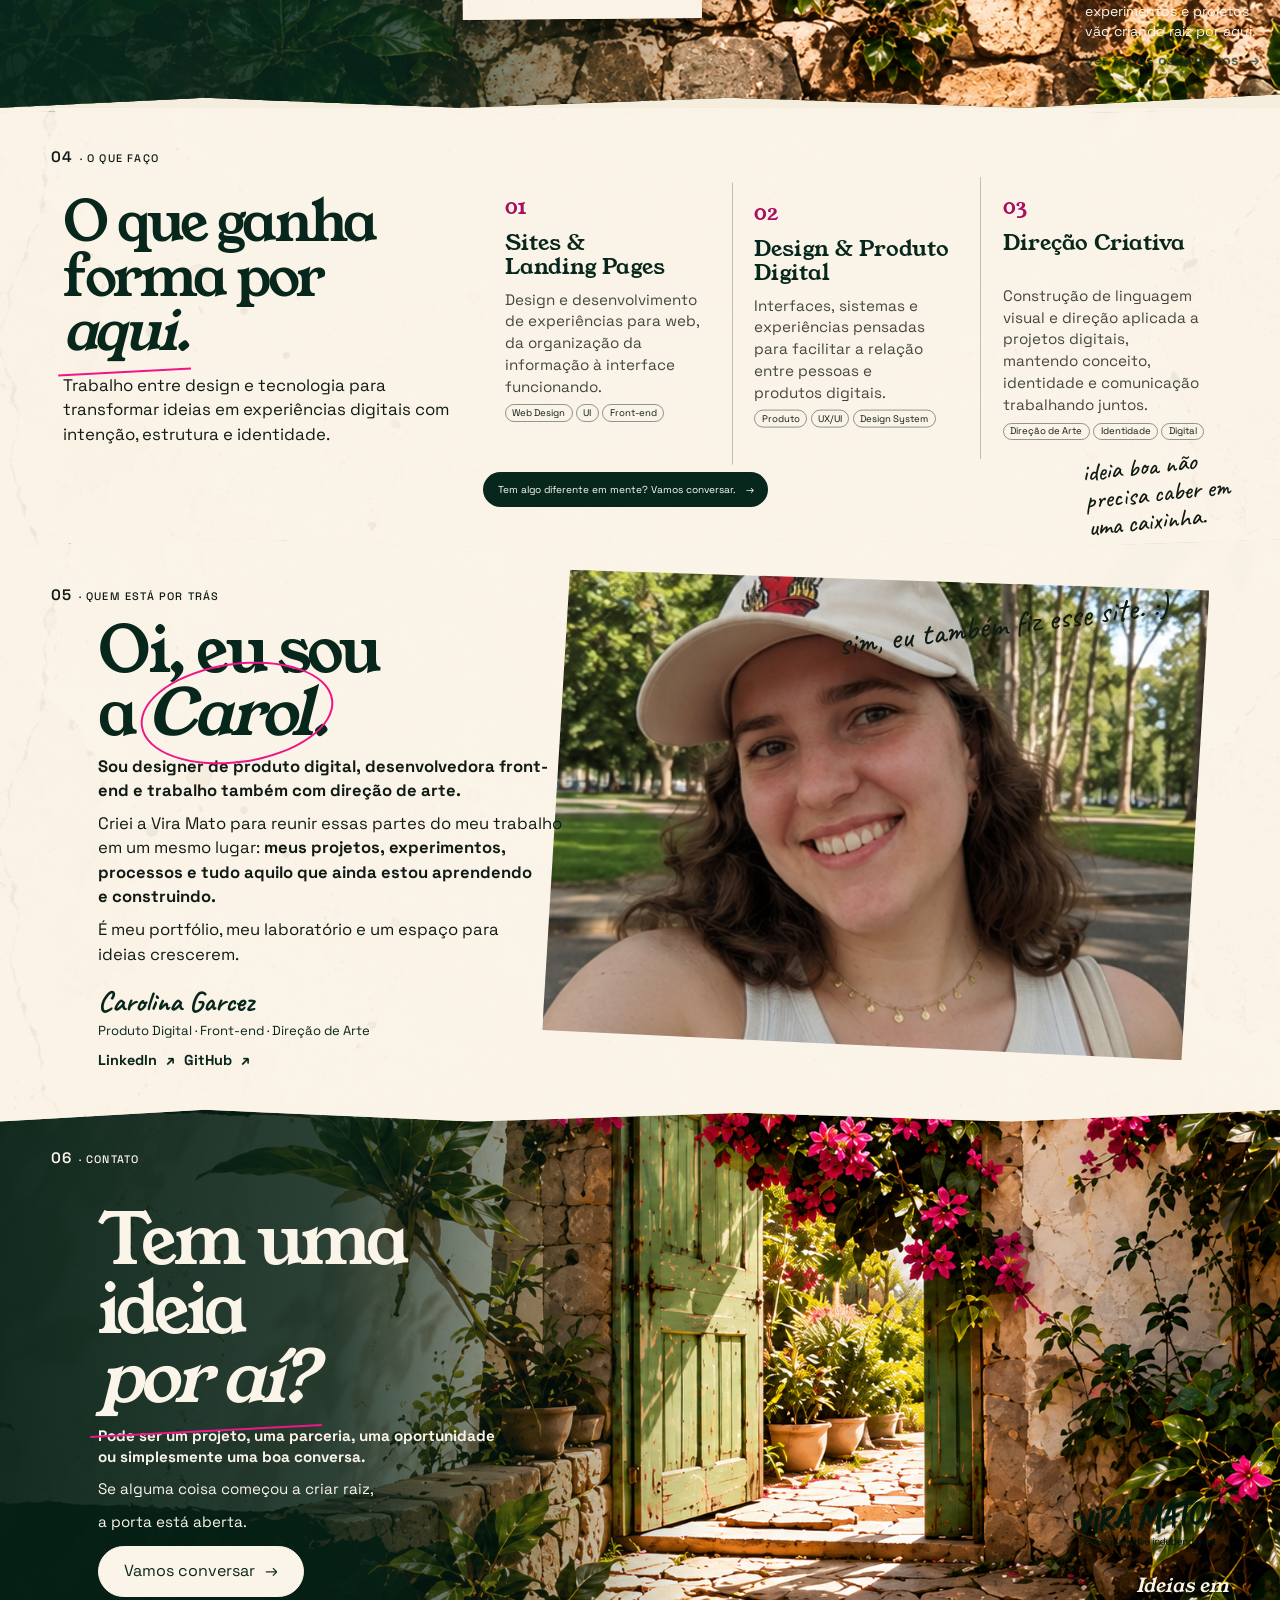
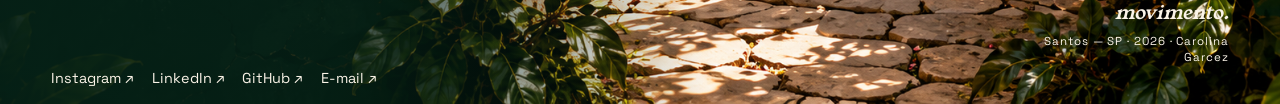
==== commit b886ee47: "pagina landpage começo" ====
--- a/index.html
+++ b/index.html
@@ -3,117 +3,119 @@
 <head>
   <meta charset="utf-8">
   <meta name="viewport" content="width=device-width, initial-scale=1">
-  <meta name="theme-color" content="#f4f1e8">
+  <meta name="theme-color" content="#f5eddd">
   <meta name="description" content="Vira Mato — Estúdio Criativo. Design, tecnologia e direção criativa para transformar ideias em experiências digitais.">
   <title>Vira Mato — Estúdio Criativo</title>
   <link rel="stylesheet" href="./css/reset.css">
   <link rel="stylesheet" href="./css/variables.css">
   <link rel="stylesheet" href="./css/style.css">
+  <link rel="preconnect" href="https://fonts.googleapis.com">
+  <link rel="preconnect" href="https://fonts.gstatic.com" crossorigin>
+  <link href="https://fonts.googleapis.com/css2?family=Caveat:wght@400;500;600&family=Space+Grotesk:wght@400;500;600;700&family=Young+Serif&display=swap" rel="stylesheet">
   <script src="./js/main.js" defer></script>
 </head>
 <body>
   <a class="skip-link" href="#conteudo">Pular para o conteúdo</a>
   <header class="site-header" id="topo">
-    <a class="wordmark" href="#inicio" aria-label="Vira Mato, início"><strong>VIRA MATO</strong><span>ESTÚDIO CRIATIVO</span></a>
+    <a class="wordmark" href="#inicio" aria-label="Vira Mato, início"><img width="2157" height="729" src="./assets/logos/Logo completo menu.png" alt="Vira Mato — Estúdio Criativo"></a>
     <button class="menu-toggle" type="button" aria-expanded="false" aria-controls="site-nav" aria-label="Abrir menu"><span></span><span></span></button>
     <nav class="site-nav" id="site-nav" aria-label="Navegação principal">
-      <a href="#inicio">Início</a><a href="#projetos">Projetos</a><a href="#servicos">O que faço</a><a href="#sobre">Sobre</a><a href="#contato">Contato</a>
+      <a href="#inicio">Início</a><a href="#sobre">Sobre</a><a href="#projetos">Projetos</a><a href="#servicos">Serviços</a><a href="#contato">Contato</a>
       <a class="nav-cta" href="#contato">Vamos conversar <span aria-hidden="true">↗</span></a>
     </nav>
   </header>
 
   <main id="conteudo">
-    <div class="growth-line" aria-hidden="true"><span class="growth-stem"></span></div>
+    <div class="growth-line" aria-hidden="true"><svg viewBox="0 0 1200 3600" preserveAspectRatio="none"><path class="growth-path" d="M530 0 C480 180 650 270 550 430 S370 660 510 830 S790 1000 640 1170 S410 1400 560 1580 S800 1760 650 1940 S400 2160 550 2340 S790 2540 640 2720 S420 2940 560 3120 S740 3340 630 3600"/><path class="growth-leaf" d="M535 790 C660 710 735 725 770 805 C685 855 600 845 535 790Z"/><path class="growth-leaf" d="M640 1510 C525 1430 455 1445 420 1525 C500 1570 580 1560 640 1510Z"/><path class="growth-leaf" d="M565 2300 C680 2220 755 2235 790 2315 C710 2360 630 2350 565 2300Z"/><path class="growth-leaf" d="M640 3060 C525 2980 455 2995 420 3075 C500 3120 580 3110 640 3060Z"/></svg></div>
     <section class="hero section" id="inicio" aria-labelledby="hero-title">
-      <div class="hero-meta section-meta"><span>01 — IDEIA</span><span>SANTOS, SP · 2026</span></div>
+      <div class="hero-meta section-meta"><span class="section-number">01</span></div>
       <div class="hero-copy">
-        <p class="eyebrow" data-reveal="fade">Estúdio criativo independente</p>
-        <h1 id="hero-title" data-reveal="rise">Ideias em<br><em>movimento.</em></h1>
-        <p class="hero-lead" data-reveal="slide"><strong>Design, tecnologia e direção criativa para transformar ideias em experiências digitais.</strong></p>
-        <p class="hero-description">A Vira Mato é meu espaço para criar, experimentar e dar forma a projetos que começam como possibilidades e encontram um jeito de existir.</p>
-        <div class="hero-actions"><a class="text-link" href="#projetos">Ver projetos <span aria-hidden="true">↓</span></a><a class="text-link" href="#sobre">Sobre mim <span aria-hidden="true">↗</span></a></div>
+        <img class="hero-brand" src="./assets/logos/Logo completo menu.png" alt="Vira Mato — Estúdio Criativo" width="2157" height="729" fetchpriority="high" decoding="async">
+        <h1 id="hero-title" data-reveal="rise"><span>Ideias</span><em>em movimento.</em></h1>
+        <p class="hero-lead" data-reveal="slide"><strong>Design, tecnologia e direção criativa<br class="hero-copy-break"> para transformar ideias em<br class="hero-copy-break"> experiências digitais.</strong></p>
+        <div class="hero-actions"><a class="button button-dark" href="#projetos">Ver projetos <span aria-hidden="true">↓</span></a><a class="button button-outline" href="#perfil">Sobre mim <span aria-hidden="true">→</span></a></div>
       </div>
-      <div class="hero-media media-placeholder" aria-label="Espaço reservado para fotografia botânica"><span>Imagem futura · botânica</span><small>01 / 06</small></div>
+      <figure class="hero-media"><img width="2109" height="745" src="./assets/banners/hero.png" alt="Composição botânica com folhagens e porta verde da Vira Mato" fetchpriority="high" decoding="async"></figure>
       <p class="handwritten hero-note" data-reveal="tilt">mesma ideia,<br> diferentes possibilidades.</p>
+      <svg class="pink-trail" viewBox="0 0 700 240" aria-hidden="true"><path d="M8 188 C150 168 85 92 210 108 S318 196 426 145 S560 100 690 26"/></svg>
       <div class="hero-index" aria-hidden="true">VM—001</div>
     </section>
 
-    <section class="about section" id="sobre" aria-labelledby="about-title">
-      <div class="section-meta"><span>02 — SOBRE</span><span>CRIAR RAIZ</span></div>
+    <section class="about section paper-section" id="sobre" aria-labelledby="about-title">
+      <div class="section-meta"><span><span class="section-number">02</span> · SOBRE</span></div>
       <div class="about-composition">
-        <div class="about-leaves media-placeholder" aria-label="Espaço reservado para fotografia de folhas"><span>Imagem futura · folhas</span></div>
         <div class="about-copy" data-reveal="rise">
-          <p class="eyebrow">Um lugar para experimentar</p>
-          <h2 id="about-title">Um espaço para ideias criarem <em>raiz.</em></h2>
+          <h2 id="about-title">Um espaço para<br>ideias criarem <em>raiz.</em></h2>
           <p class="lead"><strong>A Vira Mato é meu espaço criativo, onde design, tecnologia e direção criativa se encontram.</strong></p>
           <p>Ela nasceu da vontade de ter um lugar para experimentar, desenvolver projetos, testar possibilidades e transformar ideias em experiências reais.</p>
           <p>Mais do que mostrar trabalhos prontos, quero mostrar também o que existe entre a ideia e o resultado: <strong>processo, escolhas, tentativas, aprendizados e evolução.</strong></p>
         </div>
-        <div class="about-sprout media-placeholder" aria-label="Espaço reservado para fotografia de broto e raiz"><span>Imagem futura · broto / raiz</span></div>
-        <p class="handwritten about-note">processo também<br>é progresso.</p>
-        <p class="margin-note">ideia <span>→</span> raiz <span>→</span> broto</p>
+        <figure class="about-sprout"><img width="1430" height="1100" src="./assets/Referencias fotos/raizes.png" alt="Raízes e broto em fotografia botânica" loading="lazy" decoding="async"></figure>
       </div>
       <p class="about-quote handwritten" data-reveal="tilt">algumas ideias crescem. outras mudam de caminho. e tudo bem.</p>
     </section>
 
     <section class="projects section" id="projetos" aria-labelledby="projects-title">
-      <div class="section-meta"><span>03 — PROJETOS</span><span>ESTUDOS EM MOVIMENTO</span></div>
-      <div class="section-intro"><div><p class="eyebrow">Ideia encontra forma</p><h2 id="projects-title">Projetos que<br>ganham <em>forma.</em></h2></div><div class="intro-aside"><p><strong>Projetos onde exploro diferentes maneiras de unir ideia, estrutura, design e tecnologia.</strong></p><p>Cada um nasceu de um contexto diferente — e encontrou seu próprio caminho.</p></div></div>
+      <div class="section-meta"><span><span class="section-number">03</span> · PROJETOS</span></div>
+      <div class="project-heading"><div><h2 id="projects-title">Projetos que<br>ganham <em>forma.</em></h2><p class="projects-intro">Projetos onde exploro diferentes maneiras de unir ideia, estrutura, design e tecnologia. Cada um nasceu de um contexto diferente — e encontrou seu próprio caminho.</p></div><p class="handwritten project-aside">diferentes ideias.<br>diferentes caminhos.</p></div>
       <div class="project-list">
         <article class="project project-one" data-reveal="slide">
-          <div class="project-media media-placeholder"><span>Imagem futura · Site Rubi</span><small>01</small></div>
-          <div class="project-copy"><p class="eyebrow">Projeto 01 / Web</p><h3>Site Rubi</h3><p>Uma apresentação digital construída para comunicar a marca, seus serviços e sua identidade de forma clara e visual.</p><ul class="tag-list" aria-label="Tecnologias e disciplinas"><li>Web Design</li><li>Front-end</li><li>Site Institucional</li></ul><a class="text-link" href="#contato">Ver projeto <span aria-hidden="true">↗</span></a></div>
+          <div class="project-media"><img width="1545" height="370" src="./assets/Projetos/rubiatimes.png" alt="Mockup do projeto Rubia Times" loading="lazy" decoding="async"></div>
+          <div class="project-copy"><h3>Rubia Times</h3><p>Porque algumas histórias não cabem em um cartão de aniversário. Então eu fiz um jornal inteiro.</p><ul class="tag-list" aria-label="Tecnologias e disciplinas"><li>Web Design</li><li>Front-end</li><li>Criação de Conteúdo</li></ul><a class="text-link" href="#contato">Ver projeto <span aria-hidden="true">↗</span></a></div>
         </article>
         <article class="project project-two" data-reveal="rise">
-          <div class="project-media media-placeholder"><span>Imagem futura · Site Equilibrium</span><small>02</small></div>
-          <div class="project-copy"><p class="eyebrow">Projeto 02 / Digital</p><h3>Site Equilibrium</h3><p>Um projeto pensado para organizar informação e transformar conteúdo em uma experiência digital simples, funcional e coerente.</p><ul class="tag-list" aria-label="Tecnologias e disciplinas"><li>Web Design</li><li>UI</li><li>Front-end</li></ul><a class="text-link" href="#contato">Ver projeto <span aria-hidden="true">↗</span></a></div>
+          <div class="project-media"><img width="1232" height="586" src="./assets/Projetos/equilibrivm.webp" alt="Mockup do projeto Equilibrivm Experience" loading="lazy" decoding="async"></div>
+          <div class="project-copy"><h3>Equilibrivm Experience</h3><p>Uma experiência digital inspirada na expectativa pela chegada da turnê do álbum Equilibrivm, da cantora Anitta.</p><ul class="tag-list" aria-label="Tecnologias e disciplinas"><li>Web Design</li><li>UI</li><li>Front-end</li></ul><a class="text-link" href="#contato">Ver projeto <span aria-hidden="true">↗</span></a></div>
         </article>
         <article class="project project-three" data-reveal="tilt">
-          <div class="project-media media-placeholder"><span>Imagem futura · Jogo da Memória</span><small>03</small></div>
-          <div class="project-copy"><p class="eyebrow">Projeto 03 / Experimento</p><h3>Jogo da Memória</h3><p>Um experimento front-end criado para trabalhar lógica, interação e experiência de usuário através de um jogo para web.</p><ul class="tag-list" aria-label="Tecnologias e disciplinas"><li>JavaScript</li><li>Front-end</li><li>Interação</li></ul><a class="text-link" href="#contato">Ver projeto <span aria-hidden="true">↗</span></a></div>
+          <div class="project-media"><img width="1913" height="902" src="./assets/Projetos/keep.going().webp" alt="Mockup do projeto interativo Keep Going" loading="lazy" decoding="async"></div>
+          <div class="project-copy"><h3>Keep Going</h3><p>Uma pequena pausa digital para te lembrar de continuar. Projeto interativo.</p><ul class="tag-list" aria-label="Tecnologias e disciplinas"><li>JavaScript</li><li>Front-end</li><li>Interação</li><li>UX, UI e conteúdo</li></ul><a class="text-link" href="#contato">Ver projeto <span aria-hidden="true">↗</span></a></div>
         </article>
       </div>
-      <div class="projects-end"><p class="handwritten">Em constante movimento.</p><p>Novos estudos, experimentos e projetos vão criando raiz por aqui.</p><a class="text-link" href="#contato">Ver todos os projetos <span aria-hidden="true">→</span></a></div>
+      <div class="projects-end"><p class="handwritten">Em constante movimento.</p><p>Novos estudos, experimentos e projetos vão criando raiz por aqui.</p><span class="text-link disabled-link" aria-disabled="true">Ver todos os projetos <span aria-hidden="true">→</span></span></div>
     </section>
 
-    <section class="services section" id="servicos" aria-labelledby="services-title">
-      <div class="section-meta"><span>04 — O QUE FAÇO</span><span>IDEIA EM AÇÃO</span></div>
-      <div class="services-heading"><p class="eyebrow">Entre intenção e experiência</p><h2 id="services-title">O que ganha forma<br>por <em>aqui.</em></h2><p class="lead"><strong>Trabalho entre design e tecnologia para transformar ideias em experiências digitais com intenção, estrutura e identidade.</strong></p></div>
+    <section class="services section paper-section" id="servicos" aria-labelledby="services-title">
+      <div class="section-meta"><span><span class="section-number">04</span> · O QUE FAÇO</span></div>
+      <div class="services-heading"><h2 id="services-title">O que ganha<br>forma por <em>aqui.</em></h2><p class="lead">Trabalho entre design e tecnologia para transformar ideias em experiências digitais com intenção, estrutura e identidade.</p></div>
       <div class="service-list">
-        <article class="service-item" data-reveal="slide"><span class="service-number">01</span><div><h3>Sites &amp; Landing Pages</h3><p>Design e desenvolvimento de experiências para web, da organização da informação à interface funcionando.</p><ul class="tag-list"><li>Web Design</li><li>UI</li><li>Front-end</li></ul></div><span class="service-mark" aria-hidden="true">↗</span></article>
-        <article class="service-item" data-reveal="slide"><span class="service-number">02</span><div><h3>Design &amp; Produto Digital</h3><p>Interfaces, sistemas e experiências pensadas para facilitar a relação entre pessoas e produtos digitais.</p><ul class="tag-list"><li>Produto</li><li>UX/UI</li><li>Design System</li></ul></div><span class="service-mark" aria-hidden="true">↗</span></article>
-        <article class="service-item" data-reveal="slide"><span class="service-number">03</span><div><h3>Direção Criativa</h3><p>Construção de linguagem visual e direção aplicada a projetos digitais, mantendo conceito, identidade e comunicação trabalhando juntos.</p><ul class="tag-list"><li>Direção de Arte</li><li>Identidade</li><li>Digital</li></ul></div><span class="service-mark" aria-hidden="true">↗</span></article>
+        <article class="service-item" data-reveal="slide"><span class="service-number">01</span><div><h3>Sites &amp; Landing Pages</h3><p>Design e desenvolvimento de experiências para web, da organização da informação à interface funcionando.</p><ul class="tag-list"><li>Web Design</li><li>UI</li><li>Front-end</li></ul></div></article>
+        <article class="service-item" data-reveal="slide"><span class="service-number">02</span><div><h3>Design &amp; Produto Digital</h3><p>Interfaces, sistemas e experiências pensadas para facilitar a relação entre pessoas e produtos digitais.</p><ul class="tag-list"><li>Produto</li><li>UX/UI</li><li>Design System</li></ul></div></article>
+        <article class="service-item" data-reveal="slide"><span class="service-number">03</span><div><h3>Direção Criativa</h3><p>Construção de linguagem visual e direção aplicada a projetos digitais, mantendo conceito, identidade e comunicação trabalhando juntos.</p><ul class="tag-list"><li>Direção de Arte</li><li>Identidade</li><li>Digital</li></ul></div></article>
       </div>
-      <p class="handwritten service-note">ideia boa não precisa caber em uma caixinha.</p>
-      <a class="text-link service-cta" href="#contato">Tem algo diferente em mente? Vamos conversar. <span aria-hidden="true">→</span></a>
+      <p class="handwritten service-note" data-reveal="tilt">ideia boa não precisa caber em uma caixinha.</p>
+      <a class="button button-dark service-cta" href="#contato">Tem algo diferente em mente? Vamos conversar. <span aria-hidden="true">→</span></a>
     </section>
 
-    <section class="profile section" id="perfil" aria-labelledby="profile-title">
-      <div class="section-meta"><span>05 — QUEM ESTÁ POR TRÁS</span><span>FEITO POR UMA PESSOA</span></div>
+    <section class="profile section paper-section" id="perfil" aria-labelledby="profile-title">
+      <div class="section-meta"><span><span class="section-number">05</span> · QUEM ESTÁ POR TRÁS</span></div>
       <div class="profile-layout">
-        <div class="profile-media media-placeholder" aria-label="Espaço reservado para fotografia de Carolina"><span>Imagem futura · Carolina</span><small>CAROLINA GARCEZ</small></div>
-        <div class="profile-copy"><p class="eyebrow">Oi, prazer</p><h2 id="profile-title">Oi, eu sou<br>a <em>Carol.</em></h2>
+        <figure class="profile-media"><img width="516" height="506" src="./assets/time/Carol.png" alt="Carolina Garcez" loading="lazy" decoding="async"></figure>
+        <div class="profile-copy"><h2 id="profile-title">Oi, eu sou<br>a <em>Carol.</em></h2>
           <p class="lead"><strong>Sou designer de produto digital, desenvolvedora front-end e trabalho também com direção de arte.</strong></p>
-          <p>Gosto de entender como uma ideia funciona antes de decidir como ela deve parecer. Por isso, meu processo costuma passar por pesquisa, organização, design e tecnologia até chegar a algo que possa realmente ser usado.</p>
           <p>Criei a Vira Mato para reunir essas partes do meu trabalho em um mesmo lugar: <strong>meus projetos, experimentos, processos e tudo aquilo que ainda estou aprendendo e construindo.</strong></p>
           <p>É meu portfólio, meu laboratório e um espaço para ideias crescerem.</p>
           <p class="signature"><strong>Carolina Garcez</strong><span>Produto Digital · Front-end · Direção de Arte</span></p>
           <div class="profile-links"><a class="text-link" href="https://www.linkedin.com/">LinkedIn <span aria-hidden="true">↗</span></a><a class="text-link" href="https://github.com/">GitHub <span aria-hidden="true">↗</span></a></div>
         </div>
-        <p class="handwritten profile-note">sim, eu também fiz esse site. :)</p>
+        <p class="handwritten profile-note" data-reveal="tilt">sim, eu também fiz esse site. :)</p>
       </div>
     </section>
 
     <section class="contact section" id="contato" aria-labelledby="contact-title">
-      <div class="section-meta"><span>06 — CONTATO</span><span>CAMINHO ABERTO</span></div>
-      <div class="contact-layout"><div class="contact-copy"><p class="eyebrow">Uma ideia começa por uma conversa</p><h2 id="contact-title">Tem uma ideia<br><em>por aí?</em></h2>
-        <p class="lead"><strong>Pode ser um projeto, uma parceria, uma oportunidade ou simplesmente uma boa conversa.</strong></p><p>Se alguma coisa começou a criar raiz,</p><p class="door-line">a porta está aberta.</p><a class="text-link contact-cta" href="mailto:oi@viramato.studio">Vamos conversar <span aria-hidden="true">→</span></a>
-        <p class="handwritten contact-note">vai que cria raiz?</p>
+      <div class="section-meta"><span><span class="section-number">06</span> · CONTATO</span></div>
+      <div class="contact-layout"><div class="contact-copy"><h2 id="contact-title">Tem uma ideia<br><em>por aí?</em></h2>
+        <p class="lead"><strong>Pode ser um projeto, uma parceria, uma oportunidade ou simplesmente uma boa conversa.</strong></p><p>Se alguma coisa começou a criar raiz,</p><p class="door-line">a porta está aberta.</p><a class="button button-light contact-cta" href="mailto:oi@viramato.studio">Vamos conversar <span aria-hidden="true">→</span></a>
+        <p class="handwritten contact-note" data-reveal="tilt">vai que cria raiz?</p>
       </div>
-      <div class="door-scene" data-door><div class="door-media media-placeholder"><span>Imagem futura — porta</span></div><div class="door-reveal"><p>Entre.</p><h3>Continua crescendo.</h3></div></div></div>
+      </div>
+      <div class="door-interaction" aria-label="Porta para continuar a experiência">
+        <button class="door-trigger" type="button" aria-label="Abrir a porta e continuar a experiência" aria-expanded="false" aria-controls="door-reveal"></button>
+        <div class="door-reveal" id="door-reveal"><p>Continua crescendo.</p><a class="door-entry" href="mailto:oi@viramato.studio">Entre <span aria-hidden="true">→</span></a></div>
+      </div>
       <nav class="social-links" aria-label="Redes sociais"><a href="https://instagram.com/">Instagram <span aria-hidden="true">↗</span></a><a href="https://www.linkedin.com/">LinkedIn <span aria-hidden="true">↗</span></a><a href="https://github.com/">GitHub <span aria-hidden="true">↗</span></a><a href="mailto:oi@viramato.studio">E-mail <span aria-hidden="true">↗</span></a></nav>
+      <footer class="site-footer"><img width="2157" height="729" src="./assets/logos/Logo brush completo footer.png" alt="Vira Mato — Estúdio Criativo" loading="lazy" decoding="async"><p>Ideias em movimento.</p><small>Santos — SP · 2026 · Carolina Garcez</small></footer>
     </section>
   </main>
-  <footer class="site-footer"><a class="wordmark footer-mark" href="#inicio"><strong>VIRA MATO</strong><span>ESTÚDIO CRIATIVO</span></a><p>Ideias em movimento.</p><small>Carolina Garcez · Santos — SP · 2026</small></footer>
 </body>
 </html>
--- a/css/variables.css
+++ b/css/variables.css
@@ -1,38 +1,24 @@
-/* Provisional placeholders only. Replace with approved brand tokens later. */
 :root {
-    /* Colors — provisional neutral fallbacks */
-    --color-background: #f4f1e8;
-    --color-surface: #e9e6dc;
-    --color-text: #262722;
-    --color-primary: #244936;
-    --color-secondary: #77796d;
-    --color-accent: #df4b78;
-    --color-rule: rgb(38 39 34 / 22%);
-
-    /* Typography — system stacks until brand fonts are provided */
-    --font-display: Georgia, 'Times New Roman', serif;
-    --font-body: Arial, Helvetica, sans-serif;
-    --font-handwritten: 'Caveat', 'Comic Sans MS', cursive;
-
-    /* Spacing — provisional scale */
-    --space-1: 0.25rem;
-    --space-2: 0.5rem;
-    --space-3: 0.75rem;
-    --space-4: 1rem;
-    --space-6: 1.5rem;
-    --space-8: 2rem;
-    --space-12: 3rem;
-    --space-16: 4rem;
-
-    /* Shape and elevation — provisional */
-    --radius-small: 0.1rem;
-    --radius-medium: 0.2rem;
-    --radius-large: 0.35rem;
-    --shadow-soft: none;
-
-    /* Layout and motion — provisional */
-    --container-width: 78rem;
-    --container-gutter: clamp(1rem, 4vw, 2rem);
-    --transition-standard: 180ms ease;
-    --growth-progress: 0;
+  --color-background: #f5eddd;
+  --color-paper: #fbf4e8;
+  --color-text: #101b15;
+  --color-primary: #08271c;
+  --color-secondary: #51544b;
+  --color-accent: #ef1688;
+  --color-rule: rgb(16 27 21 / 24%);
+  --font-interface: 'Space Grotesk', sans-serif;
+  --font-editorial: 'Young Serif', serif;
+  --font-handwritten: 'Caveat', cursive;
+  --container-width: 96rem;
+  --container-gutter: clamp(1.1rem, 4vw, 3.5rem);
+  --transition-standard: 220ms ease;
+  --growth-progress: .035;
+  --growth-path-length: 5000;
+  --hero-drift: 0px;
+  --sprout-drift: 0px;
+  --profile-drift: 0px;
+  --leaf-one: 0;
+  --leaf-two: 0;
+  --leaf-three: 0;
+  --leaf-four: 0;
 }
--- a/css/style.css
+++ b/css/style.css
@@ -1,232 +1,211 @@
-html { color-scheme: light; scroll-behavior: smooth; }
-body { min-width: 20rem; min-height: 100vh; overflow-x: clip; background: var(--color-background); color: var(--color-text); font-family: var(--font-body); line-height: 1.65; -webkit-font-smoothing: antialiased; }
-::selection { color: var(--color-background); background: var(--color-primary); }
+html { color-scheme: light; scroll-behavior: smooth; scroll-padding-top: 4.5rem; }
+body { min-width: 20rem; overflow-x: clip; background: var(--color-background); color: var(--color-text); font: 18px/1.42 var(--font-interface); -webkit-font-smoothing: antialiased; }
+::selection { color: var(--color-paper); background: var(--color-primary); }
 a { color: inherit; text-decoration: none; }
-.skip-link { position: fixed; z-index: 20; inset: 1rem auto auto 1rem; padding: .65rem 1rem; transform: translateY(-180%); background: var(--color-primary); color: white; }
+.skip-link { position: fixed; z-index: 40; top: 1rem; left: 1rem; padding: .7rem 1rem; transform: translateY(-180%); background: var(--color-primary); color: white; }
 .skip-link:focus { transform: none; }
-.site-header { position: relative; z-index: 10; display: flex; align-items: center; justify-content: space-between; width: min(100% - (2 * var(--container-gutter)), var(--container-width)); min-height: 6.5rem; margin-inline: auto; border-bottom: 1px solid var(--color-rule); }
-.wordmark { display: inline-flex; flex-direction: column; line-height: 1.1; letter-spacing: .12em; }
-.wordmark strong { color: var(--color-primary); font-size: 1.2rem; letter-spacing: .18em; }
-.wordmark span { margin-top: .35rem; font-size: .57rem; letter-spacing: .2em; }
-.site-nav { display: flex; align-items: center; gap: clamp(1rem, 2.4vw, 2.3rem); font-size: .78rem; }
-.site-nav a, .social-links a { position: relative; }
-.site-nav a:not(.nav-cta)::after, .social-links a::after { position: absolute; right: 0; bottom: -.25rem; left: 0; height: 1px; background: currentColor; content: ''; transform: scaleX(0); transform-origin: left; transition: transform var(--transition-standard); }
-.site-nav a:hover::after, .social-links a:hover::after { transform: scaleX(1); }
-.nav-cta { padding: .65rem .9rem; border: 1px solid var(--color-primary); color: var(--color-primary); transition: color var(--transition-standard), background var(--transition-standard); }
-.nav-cta:hover { background: var(--color-primary); color: var(--color-background); }
+h1, h2, h3, p { text-wrap: pretty; }
+h1, h2 { margin: 0; color: var(--color-primary); font-family: var(--font-editorial); font-weight: 400; line-height: .98; letter-spacing: -.055em; }
+h1 { font-size: clamp(4.5rem, 7vw, 7rem); }
+h2 { font-size: clamp(2.8rem, 4.5vw, 5rem); }
+h1 em, h2 em { font-weight: 400; }
+.site-header { position: fixed; z-index: 20; inset: 0 0 auto; display: grid; grid-template-columns: 1fr auto 1fr; align-items: center; min-height: 5rem; padding: .4rem var(--container-gutter); color: var(--color-primary); transition: background var(--transition-standard), box-shadow var(--transition-standard), min-height var(--transition-standard); }
+.site-header.is-scrolled { min-height: 4.5rem; background: rgb(245 237 221 / 94%); box-shadow: 0 1px 0 var(--color-rule); backdrop-filter: blur(12px); }
+.wordmark { display: block; width: 11rem; }
+.wordmark img { width: 100%; height: auto; }
+.site-nav { grid-column: 2; display: flex; align-items: center; gap: clamp(1.35rem, 2.5vw, 2.7rem); font-size: .82rem; letter-spacing: .035em; text-transform: uppercase; }
+.site-nav a:not(.nav-cta) { position: relative; padding: .55rem .1rem; }
+.site-nav a:not(.nav-cta)::after { position: absolute; right: 0; bottom: -.27rem; left: 0; height: 1px; background: var(--color-accent); content: ''; transform: scaleX(0); transform-origin: left; transition: transform var(--transition-standard); }
+.site-nav a:not(.nav-cta):hover::after, .site-nav a:not(.nav-cta):focus-visible::after { transform: scaleX(1); }
+.nav-cta { position: absolute; right: var(--container-gutter); display: inline-flex; align-items: center; justify-content: center; gap: .65rem; min-height: 2.9rem; padding: .72rem 1.55rem; border-radius: 999px; background: var(--color-primary); color: var(--color-paper); font-size: .84rem; transition: transform var(--transition-standard), background var(--transition-standard); }
+.nav-cta:hover { transform: translateY(-2px); background: #174b35; }
+.nav-cta span, .button span { display: inline-block; transition: transform var(--transition-standard); }
+.nav-cta:hover span, .button:hover span { transform: translateX(3px); }
 .menu-toggle { display: none; }
-.section { position: relative; width: min(100% - (2 * var(--container-gutter)), var(--container-width)); margin-inline: auto; }
-.section-meta { display: flex; justify-content: space-between; gap: 1rem; padding-bottom: .75rem; border-bottom: 1px solid var(--color-rule); color: var(--color-secondary); font-size: .62rem; letter-spacing: .16em; }
-.hero { min-height: 47rem; padding-top: 2rem; }
-.hero-copy { position: relative; z-index: 2; width: min(61%, 48rem); padding: clamp(5rem, 10vw, 9rem) 0 7rem 7%; }
-.eyebrow { margin-bottom: 1.2rem; color: var(--color-primary); font-size: .68rem; letter-spacing: .16em; text-transform: uppercase; }
-h1, h2, h3, p { text-wrap: pretty; }
-h1, h2 { color: var(--color-primary); font-family: var(--font-display); font-weight: 400; letter-spacing: -.055em; line-height: .99; }
-h1 { width: 120%; font-size: clamp(4.5rem, 9.6vw, 9rem); }
-h1 em, h2 em { color: var(--color-text); font-weight: 400; }
-.hero-lead { max-width: 29rem; margin-top: 2.1rem; font-size: clamp(1.05rem, 1.4vw, 1.25rem); line-height: 1.5; }
-.hero-description { max-width: 27rem; margin-top: 1rem; color: var(--color-secondary); font-size: .91rem; }
-.hero-actions { display: flex; flex-wrap: wrap; gap: 2rem; margin-top: 2rem; }
-.text-link { display: inline-flex; align-items: center; gap: .75rem; width: fit-content; padding-bottom: .28rem; border-bottom: 1px solid var(--color-primary); color: var(--color-primary); font-size: .83rem; transition: gap var(--transition-standard), color var(--transition-standard); }
-.text-link span { display: inline-block; transition: transform var(--transition-standard); }
-.text-link:hover { gap: 1rem; color: var(--color-accent); border-color: var(--color-accent); }
-.text-link:hover span { transform: translate(2px, -2px); }
-.media-placeholder { position: relative; display: grid; place-items: center; overflow: hidden; background-color: var(--color-surface); background-image: repeating-linear-gradient(135deg, transparent 0 17px, rgb(36 73 54 / 5%) 17px 18px); color: var(--color-secondary); }
-.media-placeholder > span { padding: .35rem .55rem; border: 1px solid rgb(38 39 34 / 25%); background: var(--color-background); font-size: .64rem; letter-spacing: .05em; }
-.media-placeholder > small { position: absolute; right: .8rem; bottom: .65rem; font-size: .6rem; letter-spacing: .1em; }
-.hero-media { position: absolute; top: 8.5rem; right: -2.2rem; width: 46%; height: 31rem; }
-.hero-note, .handwritten { color: var(--color-accent); font-family: var(--font-handwritten); font-size: clamp(1.35rem, 2.2vw, 2rem); line-height: 1.05; }
-.hero-note { position: absolute; z-index: 3; top: 22rem; right: 30%; transform: rotate(-7deg); }
-.hero-index { position: absolute; right: 0; bottom: 3rem; color: var(--color-secondary); font-size: .65rem; letter-spacing: .2em; writing-mode: vertical-rl; }
-.growth-line { position: absolute; z-index: 0; top: 38rem; bottom: 11rem; left: max(calc((100% - var(--container-width)) / 2 + 2.6rem), 3.8%); width: 1px; pointer-events: none; background: rgb(36 73 54 / 15%); }
-.growth-stem { display: block; width: 2px; height: 100%; background: var(--color-primary); transform: scaleY(var(--growth-progress)); transform-origin: top; }
-.about { padding-block: 4rem 8rem; }
-.about-composition { position: relative; min-height: 45rem; padding-top: 7rem; }
-.about-copy { position: relative; z-index: 2; width: min(52%, 39rem); margin-inline: auto; }
-.about h2, .section-intro h2, .services h2, .profile h2, .contact h2 { font-size: clamp(3.6rem, 6.4vw, 6.4rem); }
-.lead { margin-top: 1.5rem; font-size: 1.03rem; line-height: 1.55; }
-.about-copy > p:not(.eyebrow), .profile-copy > p:not(.eyebrow, .signature), .contact-copy > p:not(.eyebrow, .handwritten) { margin-top: 1rem; color: #55574f; font-size: .9rem; }
-.about-leaves { position: absolute; top: 1rem; left: -2rem; width: 31%; height: 23rem; transform: rotate(-3deg); }
-.about-sprout { position: absolute; right: 1rem; bottom: 0; width: 30%; height: 17rem; transform: rotate(2deg); }
-.about-note { position: absolute; z-index: 3; top: 7rem; right: 6%; transform: rotate(8deg); }
-.margin-note { position: absolute; right: 8%; bottom: 5rem; color: var(--color-secondary); font-family: var(--font-display); font-size: 1rem; }
-.margin-note span { padding-inline: .35rem; color: var(--color-accent); }
-.about-quote { max-width: 30rem; margin: 0 8% 0 auto; transform: rotate(-2deg); }
-.projects { padding-block: 4rem 8rem; }
-.section-intro { display: flex; align-items: end; justify-content: space-between; gap: 4rem; padding-block: 5rem 3rem; }
-.section-intro h2 { max-width: 48rem; }
-.intro-aside { max-width: 20rem; padding-bottom: .6rem; font-size: .9rem; }
-.intro-aside p + p { margin-top: 1rem; color: var(--color-secondary); }
-.project-list { position: relative; display: grid; grid-template-columns: 1fr 1fr; align-items: start; column-gap: 9%; row-gap: 5rem; }
-.project { position: relative; }
-.project-one { width: 78%; }
-.project-two { width: 88%; margin: 7rem 0 0 auto; }
-.project-three { width: 76%; margin: -4rem 0 0 12%; }
-.project-media { height: 25rem; }
-.project-one .project-media { height: 31rem; }
-.project-two .project-media { height: 20rem; }
-.project-three .project-media { height: 23rem; transform: rotate(1.4deg); }
-.project-copy { padding: 1.3rem .25rem 0; }
-.project-copy .eyebrow { margin-bottom: .5rem; }
-.project h3, .service-item h3 { color: var(--color-primary); font-family: var(--font-display); font-size: clamp(1.8rem, 3vw, 2.6rem); font-weight: 400; letter-spacing: -.04em; }
-.project-copy > p:not(.eyebrow) { max-width: 30rem; margin-top: .7rem; color: var(--color-secondary); font-size: .86rem; }
-.tag-list { display: flex; flex-wrap: wrap; gap: .4rem; margin: 1rem 0 1.1rem; padding: 0; list-style: none; }
-.tag-list li { padding: .22rem .55rem; border: 1px solid var(--color-rule); color: var(--color-secondary); font-size: .62rem; transition: color var(--transition-standard), border-color var(--transition-standard), transform var(--transition-standard); }
-.tag-list li:hover { border-color: var(--color-primary); color: var(--color-primary); transform: translateY(-2px); }
-.projects-end { display: grid; justify-items: center; gap: .7rem; margin: 5rem auto 0; text-align: center; }
-.projects-end > p:not(.handwritten) { color: var(--color-secondary); font-size: .85rem; }
-.projects-end .text-link { margin-top: .5rem; }
-.services { padding-block: 4rem 8rem; }
-.services-heading { display: grid; grid-template-columns: 1fr 1fr; align-items: end; gap: 1rem 5rem; padding-block: 5rem 3rem; }
-.services-heading .eyebrow { grid-column: 1 / -1; margin: 0; }
-.services-heading h2 { grid-column: 1; }
-.services-heading .lead { max-width: 27rem; padding-bottom: .5rem; }
-.service-list { border-top: 1px solid var(--color-rule); }
-.service-item { display: grid; grid-template-columns: 4rem minmax(0, 1fr) 2rem; gap: 1rem; align-items: start; padding: 1.8rem 1rem; border-bottom: 1px solid var(--color-rule); transition: padding var(--transition-standard); }
-.service-item:hover { padding-inline: 1.4rem; }
-.service-number { padding-top: .5rem; color: var(--color-accent); font-family: var(--font-display); font-size: 1.25rem; }
-.service-item h3 { font-size: clamp(1.6rem, 3vw, 2.3rem); }
-.service-item p { max-width: 42rem; margin-top: .45rem; color: var(--color-secondary); font-size: .85rem; }
-.service-item .tag-list { margin-bottom: 0; }
-.service-mark { padding-top: .5rem; color: var(--color-primary); transition: transform var(--transition-standard); }
-.service-item:hover .service-mark { transform: translate(3px, -3px); }
-.service-note { margin: 2.5rem 4% 1.5rem auto; text-align: right; transform: rotate(-3deg); }
-.service-cta { margin-left: auto; }
-.profile { padding-block: 4rem 9rem; }
-.profile-layout { position: relative; display: grid; grid-template-columns: 1fr 1fr; align-items: center; gap: 9%; min-height: 45rem; padding-top: 5rem; }
-.profile-media { width: 100%; height: 38rem; margin-left: -2rem; transform: rotate(-2deg); }
-.profile-media small { position: absolute; bottom: 1rem; left: 1rem; letter-spacing: .14em; }
-.profile-copy { position: relative; z-index: 2; max-width: 34rem; padding: 2rem 0; }
-.profile h2 { margin-bottom: 1.3rem; }
-.profile-copy .lead { margin-top: 0; }
-.signature { display: flex; flex-direction: column; gap: .25rem; margin-top: 1.8rem; color: var(--color-primary); }
-.signature strong { font-family: var(--font-display); font-size: 1.55rem; font-weight: 400; }
-.signature span { color: var(--color-secondary); font-size: .7rem; }
-.profile-links { display: flex; gap: 1.5rem; margin-top: 1.2rem; }
-.profile-note { position: absolute; right: 4%; bottom: 1.7rem; transform: rotate(-4deg); }
-.contact { padding-block: 4rem 5rem; }
-.contact-layout { display: grid; grid-template-columns: 1fr 1fr; gap: 8%; align-items: center; min-height: 36rem; padding-block: 4rem; }
-.contact-copy { position: relative; z-index: 2; padding-left: 6%; }
-.contact h2 { margin-bottom: 1.5rem; }
-.contact-copy .lead { max-width: 28rem; }
-.contact-copy > p.door-line { color: var(--color-primary) !important; font-family: var(--font-display); font-size: 1.55rem !important; }
-.contact-cta { margin-top: 1.2rem; font-size: 1rem; }
-.contact-note { margin: 1.5rem 0 0 45%; transform: rotate(5deg); }
-.door-scene { position: relative; min-height: 27rem; }
-.door-media { position: absolute; inset: 0 0 0 8%; height: 27rem; }
-.door-reveal { position: absolute; inset: 15% 0 15% 48%; display: flex; flex-direction: column; justify-content: center; padding: 2rem; background: var(--color-primary); color: var(--color-background); opacity: .94; transform: translateX(-1rem); transition: opacity 500ms ease, transform 500ms ease; }
-.door-reveal p { font-family: var(--font-handwritten); font-size: 2rem; }
-.door-reveal h3 { margin-top: .5rem; font-family: var(--font-display); font-size: clamp(1.7rem, 3vw, 2.5rem); font-weight: 400; line-height: 1.05; }
-.door-scene.is-visible .door-reveal { opacity: 1; transform: translateX(0); }
-.door-scene.is-opening .door-reveal { transform: translateX(12%); }
-.social-links { display: flex; justify-content: space-between; gap: 1rem; padding: 1.2rem 0; border-top: 1px solid var(--color-rule); border-bottom: 1px solid var(--color-rule); font-size: .8rem; }
-.site-footer { display: flex; align-items: end; justify-content: space-between; gap: 1rem; width: min(100% - (2 * var(--container-gutter)), var(--container-width)); margin: 0 auto; padding: 2rem 0 2.5rem; }
-.site-footer > p { color: var(--color-primary); font-family: var(--font-display); font-style: italic; }
-.site-footer small { color: var(--color-secondary); font-size: .65rem; }
-.growth-line { bottom: 8rem; }
-[data-reveal] { opacity: 1; }
-.js-ready [data-reveal] { opacity: 0; transition: opacity 650ms ease, transform 650ms cubic-bezier(.2,.7,.2,1); }
-.js-ready [data-reveal="rise"] { transform: translateY(22px); }
-.js-ready [data-reveal="slide"] { transform: translateX(-20px); }
-.js-ready [data-reveal="tilt"] { transform: rotate(-5deg) translateY(8px); }
-.js-ready [data-reveal].is-visible { opacity: 1; transform: none; }
-.rotate-soft-left { transform: rotate(-1.5deg); }
-.rotate-soft-right { transform: rotate(1.5deg); }
-.offset-up { transform: translateY(-1rem); }
-.offset-down { transform: translateY(1rem); }
-.editorial-overlap { position: relative; z-index: 2; margin-inline: -3%; }
-.pink-mark { text-decoration: underline; text-decoration-color: var(--color-accent); text-decoration-thickness: .14em; text-underline-offset: .08em; }
+main { position: relative; }
+.section { position: relative; box-sizing: border-box; width: min(100%, var(--container-width)); margin-inline: auto; padding-inline: var(--container-gutter); }
+.section-meta { position: relative; z-index: 5; display: flex; justify-content: space-between; gap: 1rem; color: var(--color-text); font: 500 .68rem/1.2 var(--font-interface); letter-spacing: .11em; text-transform: uppercase; }
+.section-number { display: inline-block; margin-right: .12em; font: 600 .95rem/1 var(--font-interface); letter-spacing: .08em; }
+.paper-section { background-color: var(--color-paper); background-image: linear-gradient(rgb(251 244 232 / 94%),rgb(251 244 232 / 94%)),url("../assets/fundo/textura papel.png"); background-repeat: no-repeat; background-position: center; background-size: cover; }
+.hero { position: relative; z-index: 0; min-height: clamp(38rem, 50vw, 46rem); padding-top: 5.2rem; isolation: isolate; }
+.hero-media { position: absolute; z-index: -1; inset: 0 calc((100% - 100vw)/2); height: 100%; overflow: hidden; clip-path: polygon(0 0,100% 0,100% 94%,84% 97%,64% 94%,48% 100%,28% 96%,0 99%); }
+.hero-media img { width: 100%; height: 100%; object-fit: cover; object-position: 57% center; translate: 0 var(--hero-drift); }
+.hero .section-meta { padding-top: .25rem; }
+.hero-copy { position: relative; z-index: 2; width: min(50%, 43rem); margin: clamp(2.2rem, 4.5vw, 4rem) 0 0 3.5%; }
+.hero-brand { display: block; width: clamp(10rem, 15vw, 13rem); height: auto; margin-bottom: 1.25rem; }
+.hero h1 { font-size: clamp(5.6rem, 8.8vw, 8.5rem); line-height: .86; }
+.hero h1 > span { display: block; }
+.hero h1 em { display: inline-block; margin-top: .04em; color: var(--color-primary); font: 500 .68em/.92 var(--font-handwritten); letter-spacing: -.035em; transform: rotate(-2deg); }
+.hero-lead { max-width: 29rem; margin-top: 1.2rem; font-size: clamp(1.05rem,1.4vw,1.25rem); line-height: 1.4; }
+.hero-actions { display: flex; flex-wrap: wrap; gap: .75rem; margin-top: 1.35rem; }
+.hero-actions .button { min-height: 2.9rem; padding: .7rem 1.35rem; font-size: .95rem; }
+.button { display: inline-flex; align-items: center; justify-content: center; gap: .65rem; min-height: 2.5rem; padding: .58rem 1.1rem; border: 1px solid var(--color-primary); border-radius: 999px; font-size: .86rem; transition: transform var(--transition-standard), background var(--transition-standard), color var(--transition-standard); }
+.button-dark { background: var(--color-primary); color: #fffdf3; }.button-dark:hover { transform: translateY(-2px); background: #174b35; }
+.button-outline { background: rgb(251 244 232 / 38%); color: var(--color-primary); }.button-outline:hover { transform: translateY(-2px); background: var(--color-primary); color: white; }
+.handwritten { color: var(--color-text); font: 500 clamp(1.5rem, 2.2vw, 2rem)/1.08 var(--font-handwritten); }
+.hero-note { position: absolute; z-index: 4; top: 8.4rem; left: 44%; width: 9rem; text-shadow: 0 0 3px var(--color-paper), 0 0 7px var(--color-paper); transform: rotate(-8deg); }
+.pink-trail { position: absolute; z-index: 3; right: 4%; bottom: 2.4rem; width: 49%; overflow: visible; pointer-events: none; }
+.pink-trail path { fill: none; stroke: var(--color-accent); stroke-width: 3; stroke-linecap: round; stroke-dasharray: 900; stroke-dashoffset: 0; }
+.hero-index { position: absolute; right: 1.5rem; bottom: 2rem; color: var(--color-primary); font-size: .58rem; letter-spacing: .16em; writing-mode: vertical-rl; }
+.about { z-index: 2; min-height: 23rem; margin-top: -1.4rem; padding-block: 2.8rem 1.8rem; background: none; isolation: isolate; }
+.about::before { position: absolute; z-index: -1; inset: 0; left: 50%; width: 100vw; transform: translateX(-50%); background-color: var(--color-paper); background-image: linear-gradient(rgb(251 244 232 / 94%),rgb(251 244 232 / 94%)),url("../assets/fundo/textura papel.png"); background-position: center; background-size: cover; clip-path: polygon(0 1.5%,17% 0,36% 1.5%,60% 0,81% 1.5%,100% 0,100% 98%,81% 100%,58% 98.5%,35% 100%,16% 98%,0 100%); content: ''; }
+.about-composition { position: relative; min-height: 19rem; padding-top: .7rem; }
+.about-copy { position: relative; z-index: 3; width: min(46%, 40rem); margin-left: 4%; }
+.about-copy h2 { max-width: 40rem; margin-bottom: .85rem; font-size: clamp(3.2rem, 4.8vw, 4.4rem); }
+.about-copy h2 em, .profile-copy h2 em, .contact h2 em, .services-heading h2 em { position: relative; white-space: nowrap; }
+.about-copy h2 em::after, .profile-copy h2 em::after { position: absolute; inset: -.08em -.12em; border: 2px solid var(--color-accent); border-radius: 50%; content: ''; transform: rotate(-8deg); }
+.contact h2 em::after, .services-heading h2 em::after { position: absolute; right: -3%; bottom: -.06em; left: -4%; height: .13em; border-bottom: 2px solid var(--color-accent); content: ''; transform: rotate(-3deg); }
+.about-copy > p { max-width: 38rem; margin-top: .55rem; color: #353a32; font-size: 1rem; line-height: 1.42; }
+.about-sprout { position: absolute; z-index: 2; top: -1rem; left: 38%; width: 52%; height: 27rem; transform: rotate(1deg); translate: 0 var(--sprout-drift); }
+.about-sprout img { width: 100%; height: 100%; object-fit: contain; object-position: center; }
+.about-quote { position: absolute; z-index: 4; right: 1%; bottom: 2rem; width: 12rem; font-size: clamp(1.5rem,2vw,1.9rem); transform: rotate(3deg); }
+.text-link { position: relative; display: inline-flex; align-items: center; gap: .55rem; width: fit-content; padding-bottom: .18rem; color: var(--color-primary); font-size: .9rem; font-weight: 700; transition: color var(--transition-standard), gap var(--transition-standard); }
+.text-link::after { position: absolute; right: 0; bottom: 0; left: 0; height: 1px; background: var(--color-accent); content: ''; transform: scaleX(0); transform-origin: left; transition: transform var(--transition-standard); }
+.text-link span { transition: transform var(--transition-standard); }.text-link:hover, .text-link:focus-visible { gap: .7rem; color: var(--color-primary); }.text-link:hover::after, .text-link:focus-visible::after { transform: scaleX(1); }.text-link:hover span { transform: translate(2px,0); }
+.projects { z-index: 1; min-height: 42rem; margin-top: -1rem; padding-block: 3rem 3.2rem; color: var(--color-paper); isolation: isolate; }
+.projects::before { position: absolute; z-index: -1; inset: 0; left: 50%; width: 100vw; transform: translateX(-50%); background-color: var(--color-primary); background-image: linear-gradient(90deg,rgb(8 39 28 / 96%) 0%,rgb(8 39 28 / 83%) 29%,transparent 58%),url("../assets/banners/Mural.png"); background-repeat: no-repeat; background-position: center; background-size: 100% 100%,cover; clip-path: polygon(0 1%,18% 0,40% 1.5%,62% 0,83% 1.3%,100% 0,100% 98%,80% 100%,57% 98.5%,36% 100%,16% 98.5%,0 100%); content: ''; }
+.projects .section-meta, .projects h2 { color: var(--color-paper); }
+.contact .section-meta { color: var(--color-paper); }
+.project-heading { position: relative; z-index: 2; width: 33%; min-height: 25rem; padding: 2rem 0 1rem 2%; }
+.project-heading h2 { max-width: 27rem; font-size: clamp(3rem,3.9vw,4.1rem); line-height: .96; }
+.projects-intro { max-width: 21rem; margin-top: .9rem; font-size: 1rem; line-height: 1.42; }
+.project-aside { position: absolute; left: 25%; bottom: 0; width: 11rem; color: var(--color-paper); font-size: 1.65rem; line-height: 1.05; transform: rotate(-7deg); }
+.project-list { position: absolute; z-index: 3; top: 5.8rem; right: 6%; left: 36%; display: flex; align-items: flex-start; gap: .8rem; }
+.project { position: relative; flex: 1 1 0; min-width: 0; overflow: hidden; background: var(--color-paper); color: var(--color-text); transition: transform 260ms ease; }
+.project-one { margin-top: 1.1rem; transform: rotate(-.45deg); box-shadow: -4px 12px 19px rgb(0 0 0 / 25%); }.project-two { margin-top: -.25rem; transform: rotate(.8deg); box-shadow: 2px 15px 22px rgb(0 0 0 / 29%); }.project-three { margin-top: .8rem; transform: rotate(0); box-shadow: 6px 9px 17px rgb(0 0 0 / 24%); }
+.project:hover { z-index: 4; transform: translateY(-.12rem) rotate(0); }
+.project-one .project-media { height: clamp(15rem,17vw,17rem); }
+.project-two .project-media { height: clamp(13.5rem,15vw,15.5rem); }
+.project-three .project-media { height: clamp(14rem,16vw,16rem); }
+.project-media { overflow: hidden; background: #d9ceb9; }
+.project-media img { width: 100%; height: 100%; object-fit: cover; transition: transform 350ms ease; }.project:hover .project-media img { transform: translateY(-3px) scale(1.012); }
+.project-copy { padding: .9rem .85rem 1rem; background-color: var(--color-paper); background-image: linear-gradient(rgb(251 244 232 / 91%),rgb(251 244 232 / 91%)),url("../assets/fundo/textura papel.png"); background-size: cover; }
+.project h3 { color: var(--color-primary); font: 400 clamp(1.55rem,2vw,2rem)/1.04 var(--font-editorial); letter-spacing: -.035em; }
+.project-copy > p { min-height: 3.5rem; margin-top: .6rem; font-size: .9rem; line-height: 1.4; }
+.tag-list { display: flex; flex-wrap: wrap; gap: .22rem; margin: .45rem 0 .55rem; padding: 0; list-style: none; }
+.tag-list li { padding: .13rem .4rem; border: 1px solid rgb(8 39 28 / 45%); border-radius: 999px; font-size: .6rem; line-height: 1.2; }
+.project .tag-list li { padding: .16rem .45rem; font-size: .65rem; }
+.projects .text-link { font-size: .9rem; }
+.projects-end { position: absolute; right: 1.5%; bottom: 2.2rem; width: 11rem; font-size: .88rem; line-height: 1.4; }
+.projects-end .handwritten { margin-bottom: .55rem; color: var(--color-paper); font-size: 1.85rem; transform: rotate(-4deg); }
+.projects-end p + p { margin-bottom: .5rem; }
+.disabled-link { opacity: .65; pointer-events: none; }
+.services { display: grid; grid-template-columns: minmax(25rem, 1fr) minmax(0, 2.35fr); column-gap: 2rem; align-items: center; min-height: 24rem; padding-block: 2.6rem 3rem; isolation: isolate; }
+.services::before { position: absolute; z-index: -1; inset: 0; left: 50%; width: 100vw; transform: translateX(-50%); background-color: var(--color-paper); background-image: linear-gradient(rgb(251 244 232 / 94%),rgb(251 244 232 / 94%)),url("../assets/fundo/textura papel.png"); background-position: center; background-size: cover; clip-path: polygon(0 1%,20% 0,42% 1.5%,64% 0,84% 1.2%,100% 0,100% 98%,79% 100%,57% 98.5%,35% 100%,15% 98%,0 100%); content: ''; }
+.services > .section-meta { grid-column: 1/-1; }
+.services-heading { grid-column: 1; grid-row: 2; padding: 1rem 0 0 3%; }
+.services-heading h2 { font-size: clamp(3.1rem,4.35vw,4.2rem); }
+.services-heading > p { max-width: 29rem; margin-top: .9rem; font-size: 1.05rem; line-height: 1.44; }
+.service-list { grid-column: 2; grid-row: 2; display: grid; grid-template-columns: repeat(3,minmax(0,1fr)); align-self: center; margin-top: .75rem; }
+.service-item { position: relative; min-width: 0; padding: .9rem 1.35rem .65rem; border-left: 1px solid var(--color-rule); }
+.service-item:first-child { border-left: 0; }
+.service-item:nth-child(2) { transform: translateY(.35rem); }
+.service-number { display: inline-block; margin-bottom: .55rem; color: #a80e61; font: 1.3rem var(--font-editorial); }
+.service-item h3 { min-height: 2.8rem; color: var(--color-primary); font: 400 clamp(1.4rem,1.7vw,1.75rem)/1.08 var(--font-editorial); }
+.service-item p { min-height: 5.2rem; margin-top: .6rem; color: #43473f; font-size: .95rem; line-height: 1.43; }
+.service-item .tag-list { margin-top: .45rem; }
+.service-note { position: absolute; right: 1.5%; bottom: 1.4rem; width: 11rem; font-size: 1.6rem; transform: rotate(-6deg); }
+.service-cta { grid-column: 2; grid-row: 3; justify-self: start; margin: .8rem 0 0; }
+.profile { z-index: 2; min-height: 30rem; margin-top: -1rem; padding-block: 3rem 3rem; background: none; isolation: isolate; }
+.profile::before { position: absolute; z-index: -1; inset: 0; left: 50%; width: 100vw; transform: translateX(-50%); background-color: var(--color-paper); background-image: linear-gradient(rgb(251 244 232 / 94%),rgb(251 244 232 / 94%)),url("../assets/fundo/textura papel.png"); background-position: center; background-size: cover; clip-path: polygon(0 1%,19% 0,41% 1.5%,64% 0,83% 1.2%,100% 0,100% 98%,79% 100%,58% 98.5%,37% 100%,16% 98%,0 100%); content: ''; }
+.profile-layout { position: relative; display: grid; grid-template-columns: 1fr 1fr; align-items: center; min-height: 26rem; padding: 1rem 4% 0 4%; }
+.profile-copy { position: relative; z-index: 3; width: min(88%, 31rem); }
+.profile-copy h2 { font-size: clamp(3.8rem,5vw,5rem); }
+.profile-copy > p:not(.signature) { margin-top: .6rem; font-size: 1.04rem; line-height: 1.45; }
+.signature { margin-top: 1rem; color: var(--color-primary); font: 500 1.8rem var(--font-handwritten); }.signature strong, .signature span { display: block; }.signature span { margin-top: .15rem; font: .82rem/1.35 var(--font-interface); }
+.profile-links { display: flex; gap: .55rem; margin-top: .65rem; }
+.profile-media { position: absolute; z-index: 1; top: -1.8rem; right: 2%; width: 56%; height: 30rem; transform: rotate(1deg); translate: 0 var(--profile-drift); }
+.profile-media img { width: 100%; height: 100%; object-fit: cover; object-position: center 44%; clip-path: polygon(3% 0,100% 2%,97% 100%,0 96%); }
+.profile-note { position: absolute; z-index: 4; top: .3rem; right: 5%; font-size: clamp(1.7rem,2.5vw,2.2rem); transform: rotate(-7deg); }
+.contact { z-index: 1; width: 100%; max-width: none; min-height: 35rem; margin-top: -1.2rem; padding-block: 3rem 1rem; padding-inline: max(var(--container-gutter),calc((100vw - 84rem)/2)); overflow: hidden; isolation: isolate; background-color: var(--color-primary); background-image: url("../assets/banners/porta aberta footer.png"); background-repeat: no-repeat; background-position: center; background-size: cover; clip-path: polygon(0 1%,18% 0,41% 1.5%,64% 0,83% 1.2%,100% 0,100% 100%,0 100%); }
+.contact::before { position: absolute; z-index: -1; inset: 0; background: linear-gradient(90deg,rgb(5 32 22 / 94%) 0%,rgb(5 32 22 / 84%) 26%,transparent 55%); content: ''; }
+.contact-layout { position: relative; z-index: 2; min-height: 29rem; padding: 2.5rem 0 1rem 4%; }
+.door-interaction { position: absolute; z-index: 2; top: 12%; bottom: 18%; left: 39%; width: 41%; }
+.door-trigger { position: absolute; z-index: 1; inset: 0; width: 100%; border: 0; background: transparent; cursor: pointer; }
+.door-trigger:focus-visible { outline: 2px solid var(--color-accent); outline-offset: 4px; }
+.door-reveal { position: absolute; inset: 10%; z-index: 2; display: flex; flex-direction: column; align-items: center; justify-content: center; gap: .8rem; padding: 1.25rem; background: rgb(8 39 28 / 90%); color: var(--color-paper); text-align: center; opacity: 0; visibility: hidden; clip-path: inset(0 48%); transition: opacity 260ms ease, clip-path 360ms ease, visibility 260ms ease; pointer-events: none; }
+.door-reveal p { font: 500 clamp(1.5rem,2.5vw,2.2rem)/1.05 var(--font-handwritten); }
+.door-entry { display: inline-flex; align-items: center; gap: .45rem; padding: .55rem .9rem; border: 1px solid rgb(251 244 232 / 70%); border-radius: 999px; font-size: .83rem; pointer-events: auto; }
+.door-entry span { display: inline-block; transition: transform var(--transition-standard); }.door-entry:hover span { transform: translateX(3px); }
+.door-interaction:hover .door-reveal, .door-interaction:focus-within .door-reveal, .door-interaction.is-open .door-reveal { opacity: 1; visibility: visible; clip-path: inset(0); }
+.contact-copy { position: relative; z-index: 3; width: min(40%,28rem); }
+.contact h2 { color: var(--color-paper); font-size: clamp(4rem,5.5vw,5.6rem); }
+.contact-copy > p:not(.handwritten) { max-width: 25rem; margin-top: .7rem; color: var(--color-paper); font-size: .95rem; line-height: 1.4; }
+.button-light { margin-top: .85rem; border-color: var(--color-paper); background: var(--color-paper); color: var(--color-primary); }.button-light:hover { transform: translateY(-2px); background: white; }
+.contact-cta { min-height: 3.2rem; padding: .8rem 1.55rem; font-size: 1rem; }
+.contact-note { margin: .75rem 0 0 43%; color: var(--color-paper); font-size: 1.7rem; transform: rotate(-6deg); }
+.social-links { display: flex; gap: 1.1rem; margin-top: .85rem; color: var(--color-paper); font-size: .9rem; }
+.site-footer { position: absolute; z-index: 4; right: max(var(--container-gutter),calc((100vw - 84rem)/2)); bottom: 2.4rem; display: flex; flex-direction: column; align-items: flex-end; gap: .45rem; width: 13rem; color: var(--color-paper); text-align: right; }
+.site-footer img { width: 10.5rem; max-height: 5.5rem; object-fit: contain; object-position: right; }.site-footer p { font: italic 1.2rem var(--font-editorial); }.site-footer small { font-size: .72rem; letter-spacing: .08em; }
+.service-cta.button { min-height: 2.2rem; padding: .4rem .9rem; border: 0; border-radius: 999px; font-size: .63rem; }
+.growth-line { position: absolute; z-index: 2; inset: 20rem auto 2rem 2%; width: min(96%,86rem); pointer-events: none; opacity: .32; }
+.growth-line svg { width: 100%; height: 100%; overflow: visible; }.growth-path { fill: none; stroke: #315c3d; stroke-width: 3; stroke-linecap: round; stroke-dasharray: var(--growth-path-length); stroke-dashoffset: calc(var(--growth-path-length) * (1 - var(--growth-progress))); }.growth-leaf { fill: #71884a; stroke: #315c3d; stroke-width: 2; transform-box: fill-box; transform-origin: center; transform: scale(.48); opacity: var(--leaf-one,0); transition: opacity 320ms ease; }
+.growth-leaf:nth-of-type(3) { opacity: var(--leaf-two,0); }
+.growth-leaf:nth-of-type(4) { opacity: var(--leaf-three,0); }
+.growth-leaf:nth-of-type(5) { opacity: var(--leaf-four,0); }
+[data-reveal] { opacity: 1; translate: none; }
+.js-ready [data-reveal] { opacity: 0; transition: opacity 480ms ease,translate 480ms cubic-bezier(.2,.7,.2,1); }
+.js-ready [data-reveal="rise"] { translate: 0 12px; }.js-ready [data-reveal="slide"] { translate: -12px 0; }.js-ready [data-reveal="tilt"] { translate: 0 6px; }
+.js-ready [data-reveal].is-visible { opacity: 1; translate: 0 0; }
 :focus-visible { outline: 2px solid var(--color-accent); outline-offset: 4px; }
-@media (max-width: 900px) {
-  .site-nav { gap: 1rem; font-size: .72rem; }
-  .hero { min-height: 43rem; }
-  .hero-copy { width: 67%; padding-left: 3%; }
-  .hero-media { right: -1.5rem; width: 43%; height: 27rem; }
-  .about-copy { width: 59%; }
-  .about-leaves { left: -1rem; width: 26%; }
-  .about-sprout { right: 0; width: 25%; }
-  .project-list { column-gap: 5%; }
-  .project-one, .project-three { width: 88%; }
-  .project-two { width: 94%; }
-  .profile-layout { gap: 6%; }
-  .profile-media { height: 33rem; }
+@media (max-width: 1100px) {
+  :root { --container-gutter: clamp(1.1rem,4vw,2.5rem); }
+  .site-nav { gap: .9rem; font-size: .73rem; }.wordmark { width: 8.6rem; }
+  .hero { min-height: 38rem; }.hero-copy { width: 52%; margin-top: 2.5rem; }.hero-brand { width: 10.5rem; }.hero h1 { font-size: clamp(4.8rem,8.5vw,6.8rem); }.hero-lead { max-width: 25rem; font-size: 1.05rem; }
+  .hero-note { left: 56%; }
+  .about { min-height: 21rem; }.about-copy { width: 46%; }.about-copy h2 { font-size: clamp(2.8rem,4.4vw,3.7rem); }.about-sprout { left: 45%; width: 48%; height: 23rem; }
+  .projects { min-height: 0; padding-block: 3rem 4rem; }.project-heading { width: 100%; min-height: 0; padding: 1.2rem 2% .8rem 3%; }.project-heading h2 { max-width: 34rem; font-size: clamp(3.2rem,5vw,4.2rem); }.projects-intro { max-width: 32rem; font-size: 1rem; }
+  .project-list { position: relative; inset: auto; display: grid; grid-template-columns: repeat(2,minmax(0,1fr)); align-items: start; gap: 1.35rem; margin: 1.1rem 3% 0; }.project { width: auto; }.project-one, .project-two, .project-three { margin: 0; }.project-one .project-media { height: clamp(15rem,24vw,17rem); }.project-two .project-media { height: clamp(13.5rem,21vw,15.5rem); }.project-three .project-media { height: clamp(14rem,22vw,16rem); }.project-two { transform: translateY(.65rem) rotate(.6deg); }.project-three { transform: translate(16%,.35rem) rotate(-.6deg); }.projects-end { position: static; width: auto; margin: 3rem 4% 0; font-size: .9rem; }
+  .services { grid-template-columns: minmax(20rem,.9fr) minmax(0,2.2fr); column-gap: 1rem; }.services-heading h2 { font-size: clamp(2.8rem,4.5vw,3.6rem); }.services-heading > p { font-size: 1rem; }.service-item { padding-inline: .8rem; }.service-item h3 { font-size: clamp(1.3rem,1.8vw,1.6rem); }.service-item p { font-size: .9rem; }
+  .project-aside { position: static; width: auto; margin: .6rem 0 0 55%; }
+  .profile-media { right: 2%; width: 56%; height: 27rem; }
+}
+@media (max-width: 820px) {
+  .site-header { min-height: 4.2rem; grid-template-columns: 1fr auto; padding-inline: 1rem; }.site-header.is-scrolled { min-height: 3.8rem; }
+  .wordmark { width: 7.3rem; }.menu-toggle { display: grid; grid-column: 2; gap: 5px; width: 2.65rem; height: 2.65rem; place-content: center; border: 1px solid var(--color-rule); border-radius: 50%; background: var(--color-paper); }
+  .menu-toggle span { width: 1rem; height: 1px; background: var(--color-primary); transition: transform var(--transition-standard); }.menu-toggle[aria-expanded="true"] span:first-child { transform: translateY(3px) rotate(45deg); }.menu-toggle[aria-expanded="true"] span:last-child { transform: translateY(-3px) rotate(-45deg); }
+  .site-nav { position: absolute; top: 100%; right: .6rem; left: .6rem; display: none; grid-column: 1/-1; align-items: stretch; gap: 0; padding: .5rem 1rem 1rem; border: 1px solid var(--color-rule); background: var(--color-paper); }
+  .site-nav.is-open { display: flex; flex-direction: column; }.site-nav a { padding: .65rem .15rem; }.site-nav a::after { display: none; }.site-nav .nav-cta { position: static; justify-content: center; margin-top: .4rem; }
+  .hero::before { position: absolute; z-index: 0; inset: 0; background: linear-gradient(90deg,rgb(251 244 232 / 96%) 0%,rgb(251 244 232 / 82%) 52%,transparent 90%); content: ''; pointer-events: none; }
+  .about-composition { display: flex; flex-direction: column; min-height: 0; padding-top: 2rem; }
+  .about-copy { width: calc(100% - .75rem); margin-left: .25rem; }
+  .about-copy h2 { max-width: 37rem; font-size: clamp(2.8rem,7vw,3.7rem); }
+  .about-copy > p { max-width: 36rem; font-size: 1rem; }
+  .about-sprout { position: relative; top: auto; left: auto; align-self: center; width: min(92%,28rem); height: auto; aspect-ratio: 1 / .82; margin: .25rem 0 .5rem; }
+  .about-quote { position: relative; right: auto; bottom: auto; width: 12rem; margin: -1rem 3% 0 auto; font-size: 1.25rem; }
+  .services { grid-template-columns: minmax(0,1fr); row-gap: .8rem; padding-block: 2.4rem 3rem; }
+  .services-heading { grid-column: 1; grid-row: auto; padding: 1rem 3% .25rem; }
+  .services-heading h2 { font-size: clamp(3rem,7vw,4rem); }
+  .services-heading > p { max-width: 36rem; }
+  .service-list { grid-column: 1; grid-row: auto; margin-top: .15rem; }
+  .service-item { padding-inline: 1rem; }
+  .service-item h3 { min-height: 3rem; font-size: clamp(1.25rem,2.6vw,1.6rem); }
+  .service-item p { min-height: 6rem; font-size: .88rem; }
+  .service-cta { grid-column: 1; grid-row: auto; margin: .6rem 0 0 1rem; }
 }
 @media (max-width: 680px) {
-  .site-header { min-height: 5.3rem; }
-  .menu-toggle { display: grid; gap: 5px; width: 2.7rem; height: 2.7rem; place-content: center; border: 1px solid var(--color-rule); background: transparent; color: var(--color-primary); }
-  .menu-toggle span { width: 1.05rem; height: 1px; background: currentColor; transition: transform var(--transition-standard); }
-  .menu-toggle[aria-expanded="true"] span:first-child { transform: translateY(3px) rotate(45deg); }
-  .menu-toggle[aria-expanded="true"] span:last-child { transform: translateY(-3px) rotate(-45deg); }
-  .js-ready .site-nav { position: absolute; top: calc(100% - 1px); right: 0; left: 0; display: none; align-items: stretch; gap: 0; padding: .5rem 1rem 1rem; border: 1px solid var(--color-rule); border-top: 0; background: var(--color-background); }
-  .js-ready .site-nav.is-open { display: flex; flex-direction: column; }
-  .site-nav a { padding: .75rem .2rem; }
-  .site-nav a::after { display: none; }
-  .nav-cta { margin-top: .5rem; text-align: center; }
-  .hero { min-height: 47rem; padding-top: 1.5rem; }
-  .section-meta { font-size: .56rem; }
-  .hero-copy { width: 100%; padding: 4.8rem 0 0 2%; }
-  h1 { width: 110%; font-size: clamp(4.25rem, 16vw, 6.5rem); }
-  .hero-lead { max-width: 25rem; margin-top: 1.6rem; padding-right: 8%; }
-  .hero-description { max-width: 23rem; padding-right: 9%; }
-  .hero-media { top: auto; right: -1rem; bottom: 2.4rem; width: 64%; height: 16rem; }
-  .hero-note { top: auto; right: 2%; bottom: 16rem; font-size: 1.35rem; }
-  .hero-index { bottom: 1rem; }
-  .growth-line { top: 39rem; left: 1rem; bottom: 6rem; }
-  .about, .projects, .services, .profile { padding-block: 3rem 5rem; }
-  .about-composition { min-height: 47rem; padding-top: 5rem; }
-  .about-copy { width: 84%; margin-left: 10%; }
-  .about h2, .section-intro h2, .services h2, .profile h2, .contact h2 { font-size: clamp(3.3rem, 12vw, 5rem); }
-  .about-leaves { top: 1.2rem; left: -1rem; width: 36%; height: 12rem; }
-  .about-sprout { right: -1rem; bottom: 1rem; width: 38%; height: 11rem; }
-  .about-note { top: auto; right: 5%; bottom: 12.5rem; font-size: 1.4rem; }
-  .margin-note { right: 0; bottom: 0; font-size: .85rem; }
-  .about-quote { max-width: 18rem; margin: 1rem 0 0 auto; font-size: 1.5rem; }
-  .section-intro { display: block; padding-block: 4rem 2rem; }
-  .intro-aside { max-width: 25rem; margin: 1.5rem 0 0 auto; }
-  .project-list { display: flex; flex-direction: column; gap: 3.5rem; }
-  .project-one, .project-two, .project-three { width: 88%; margin: 0; }
-  .project-two { align-self: end; }
-  .project-three { align-self: center; }
-  .project-media, .project-one .project-media { height: 20rem; }
-  .project-two .project-media { height: 15rem; }
-  .project-three .project-media { height: 17rem; }
-  .projects-end { margin-top: 3.5rem; }
-  .services-heading { display: block; padding-block: 4rem 2rem; }
-  .services-heading .lead { max-width: 27rem; }
-  .service-item { grid-template-columns: 2.4rem minmax(0,1fr) 1rem; gap: .6rem; padding: 1.4rem 0; }
-  .service-item:hover { padding-inline: .2rem; }
-  .service-number { font-size: 1rem; }
-  .service-item h3 { font-size: 1.55rem; }
-  .service-item p { font-size: .81rem; }
-  .service-note { max-width: 18rem; margin-top: 2rem; font-size: 1.5rem; }
-  .service-cta { margin-top: .7rem; font-size: .78rem; }
-  .profile-layout { display: flex; flex-direction: column; align-items: stretch; gap: 2.5rem; min-height: auto; padding-top: 3rem; }
-  .profile-media { width: 82%; height: 23rem; margin-left: 4%; }
-  .profile-copy { max-width: none; padding: 0 3%; }
-  .profile-note { right: 0; bottom: auto; top: 21rem; font-size: 1.4rem; }
-  .contact { padding-block: 3rem 3rem; }
-  .contact-layout { display: flex; flex-direction: column; align-items: stretch; gap: 3rem; min-height: 0; padding-block: 3.5rem; }
-  .contact-copy { padding-left: 2%; }
-  .contact h2 { font-size: clamp(3.7rem, 13vw, 5.4rem); }
-  .contact-note { margin-left: 50%; }
-  .door-scene { min-height: 20rem; }
-  .door-media { inset: 0 5% 0 0; height: 20rem; }
-  .door-reveal { inset: 17% 0 17% 48%; padding: 1.2rem; }
-  .social-links { flex-wrap: wrap; justify-content: flex-start; column-gap: 1.7rem; row-gap: .8rem; }
-  .site-footer { flex-wrap: wrap; align-items: center; padding-block: 1.5rem 2rem; }
-  .site-footer > p { order: 3; width: 100%; }
-  .site-footer small { text-align: right; }
-}
-@media (max-width: 380px) {
-  .hero { min-height: 50rem; }
-  .hero-media { width: 70%; }
-  h1 { font-size: 4rem; }
-  .about-copy { width: 88%; }
-  .about-composition { min-height: 51rem; }
-  .profile-note { top: 19rem; right: -1rem; }
+  html { scroll-padding-top: 4rem; }
+  .section { padding-inline: 1.1rem; }
+  .hero { min-height: 44rem; padding-top: 5rem; }.hero::before { background: linear-gradient(90deg,rgb(251 244 232 / 97%) 0%,rgb(251 244 232 / 88%) 52%,transparent 92%); }.hero-media { inset: 0; height: 100%; clip-path: polygon(0 0,100% 0,100% 91%,78% 95%,52% 92%,28% 100%,0 97%); }.hero-media img { object-position: 59% center; }.hero .section-meta { padding-inline: .2rem; }
+  .hero-copy { width: 94%; margin: 2.6rem 0 0 1%; }.hero-brand { width: 9rem; margin-bottom: 1rem; }.hero h1 { font-size: clamp(4rem,18vw,6rem); }.hero h1 em { font-size: .62em; }.hero-copy-break { display: none; }.hero-lead { max-width: 18rem; margin-top: 1rem; padding-right: .3rem; font-size: .94rem; }.hero-actions { gap: .55rem; }.hero-actions .button { min-height: 2.75rem; padding-inline: 1.1rem; font-size: .9rem; }
+  .hero-note { display: none; }.pink-trail { right: 0; bottom: 1rem; width: 83%; }.hero-index { right: .7rem; bottom: 1rem; }
+  .about { min-height: 0; margin-top: -.7rem; padding-block: 2.7rem 2rem; }.about::before { clip-path: polygon(0 1%,22% 0,48% 1.5%,76% 0,100% 1%,100% 99%,76% 100%,50% 98.5%,24% 100%,0 98%); }.about-copy h2 { max-width: 22rem; font-size: clamp(2.35rem,9vw,3rem); }.about-copy > p { max-width: 20rem; font-size: .94rem; }
+  .about-sprout { margin: -.25rem 0 .5rem; }.about-quote { width: 9rem; max-width: 50%; margin: -1rem 0 0 auto; font-size: 1rem; text-align: left; transform: translateX(-6rem) rotate(3deg); }
+  .projects { min-height: 0; margin-top: -.5rem; padding-block: 2.7rem 3.5rem; background-position: center; }.project-heading { width: 100%; min-height: 0; padding: 1.2rem 2% .8rem 6%; }.project-heading h2 { max-width: 21rem; font-size: clamp(3rem,11vw,3.8rem); }.projects-intro { max-width: 22rem; margin-top: .7rem; font-size: .95rem; }.project-aside { margin: .9rem 0 0 48%; font-size: 1.55rem; }
+  .project-list { position: relative; inset: auto; display: flex; flex-direction: column; gap: 1.6rem; padding: .7rem 2% .5rem 7%; }.project { flex: none; width: min(94%,26rem); }.project-one { align-self: flex-start; margin: .4rem 0 0; transform: rotate(-.8deg); }.project-two { align-self: flex-end; margin: 0; transform: translateY(.25rem) rotate(.6deg); }.project-three { align-self: center; margin: 0; transform: translateX(2%) rotate(-.5deg); }
+  .project-media, .project-one .project-media, .project-two .project-media, .project-three .project-media { height: auto; aspect-ratio: 1.25 / 1; }.project-copy { padding: .9rem 1rem 1rem; }.project h3 { font-size: 1.55rem; }.project-copy > p { min-height: 0; font-size: .9rem; }.projects-end { position: static; width: auto; margin: 2.4rem 5% 0 10%; font-size: .88rem; }.projects-end .handwritten { font-size: 1.65rem; }
+  .services { display: block; min-height: 0; padding-block: 2.7rem 3rem; }.services-heading { padding: 1.2rem 2% .8rem 6%; }.services-heading h2 { font-size: clamp(2.7rem,10.5vw,3.7rem); }.services-heading > p { max-width: 22rem; margin-top: .55rem; font-size: .86rem; }.service-list { display: block; margin: .4rem 2% 0 7%; }.service-item { display: grid; grid-template-columns: 2.5rem 1fr; gap: .15rem .65rem; padding: .85rem 0; border: 0; border-top: 1px solid var(--color-rule); transform: none; }.service-number { grid-row: span 3; margin: .15rem 0 0; }.service-item h3 { min-height: 0; font-size: 1.2rem; }.service-item p { min-height: 0; margin-top: .3rem; font-size: .82rem; }.service-item .tag-list { grid-column: 2; margin: .35rem 0 0; }.service-note { right: 3%; bottom: .7rem; font-size: 1rem; }.service-cta { margin: .95rem 0 0 7%; font-size: .78rem; }
+  .profile { min-height: 0; margin-top: -.6rem; padding-block: 2.7rem 3rem; }.profile::before { clip-path: polygon(0 1%,22% 0,48% 1.5%,76% 0,100% 1%,100% 99%,76% 100%,50% 98.5%,24% 100%,0 98%); }.profile-layout { display: flex; flex-direction: column; align-items: stretch; min-height: 0; gap: 1.2rem; padding: 1rem 3% 0 6%; }.profile-copy { width: 100%; }.profile-copy h2 { font-size: 3.5rem; }.profile-copy > p:not(.signature) { max-width: 27rem; font-size: .98rem; }.profile-media { position: relative; top: auto; right: auto; order: -1; width: 96%; height: 24rem; margin: 0 0 0 2%; }.profile-note { top: 20rem; right: -1%; font-size: 1.55rem; }
+  .contact { margin-top: -.7rem; min-height: 40rem; padding: 2.7rem 1.1rem 0; background-position: 58% center; background-size: auto 100%; }.contact::before { background: linear-gradient(90deg,rgb(5 32 22 / 96%) 0%,rgb(5 32 22 / 84%) 54%,transparent 100%); }.contact-layout { min-height: 32rem; padding: 1.8rem 0 1rem 4%; }.contact-copy { width: min(75%,20rem); }.contact h2 { font-size: 3.5rem; }.contact-cta { min-height: 3rem; padding-inline: 1.25rem; font-size: .95rem; }.contact-copy > p:not(.handwritten) { font-size: .84rem; }.contact-note { margin-left: 52%; font-size: 1.35rem; }.door-interaction { top: 20%; bottom: 25%; left: 27%; width: 57%; }.door-reveal { inset: 8%; }.social-links { gap: 1rem; margin-top: .8rem; font-size: .88rem; }
+  .site-footer { position: absolute; right: 1rem; bottom: .7rem; width: 9.5rem; }.site-footer img { width: 7rem; max-height: 3.5rem; }.site-footer p { font-size: .78rem; }.site-footer small { font-size: .5rem; }
 }
 @media (prefers-reduced-motion: reduce) {
   html { scroll-behavior: auto; }
-  *, *::before, *::after { animation-duration: .01ms !important; animation-iteration-count: 1 !important; transition-duration: .01ms !important; scroll-behavior: auto !important; }
-  .js-ready [data-reveal] { opacity: 1; transform: none; }
-}
+  *,*::before,*::after { animation-duration: .01ms !important; animation-iteration-count: 1 !important; transition-duration: .01ms !important; scroll-behavior: auto !important; }
+  .growth-path { stroke-dashoffset: 0; }.growth-leaf { opacity: 1 !important; }
+  .js-ready [data-reveal] { opacity: 1; translate: none; }
+  .growth-line { opacity: .2; }
+  .door-trigger { display: none; }
+  .door-reveal { inset: 8%; opacity: 1; visibility: visible; clip-path: none; }
+  .door-entry { pointer-events: auto; }
+}
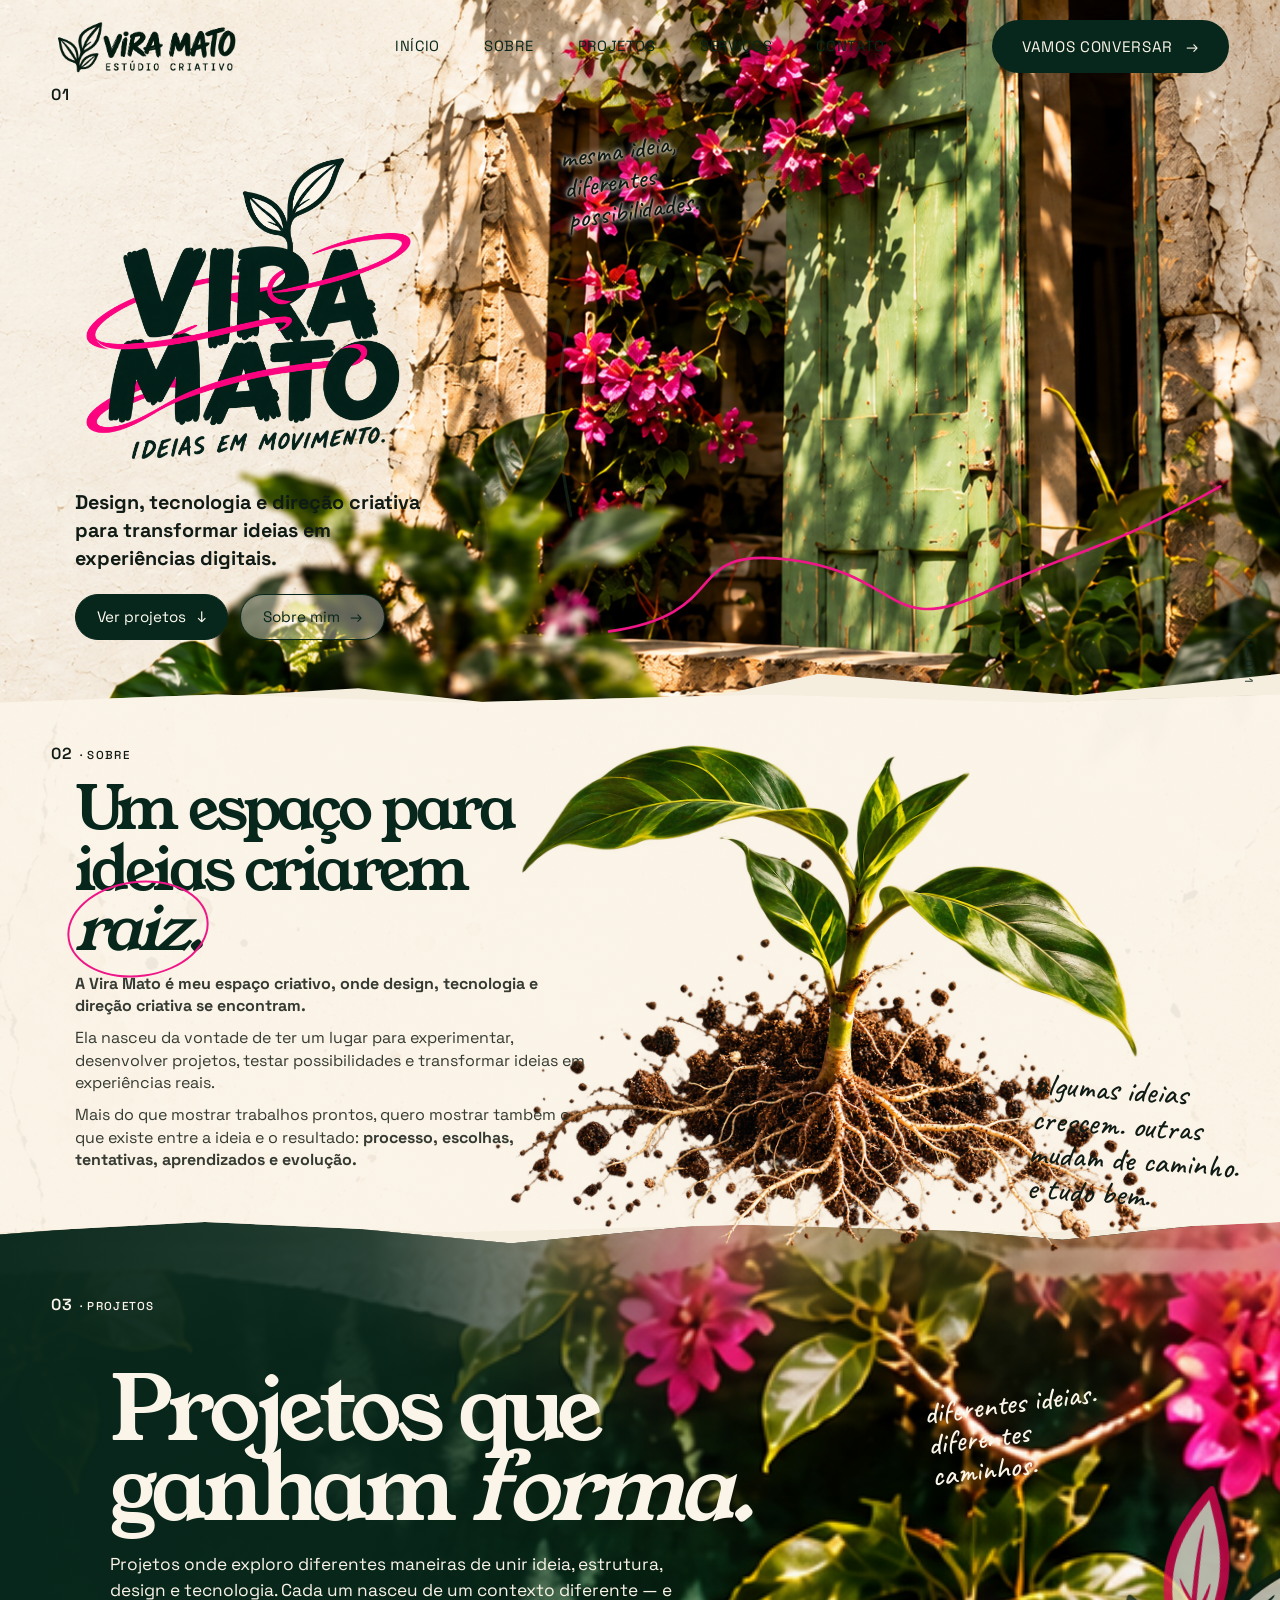
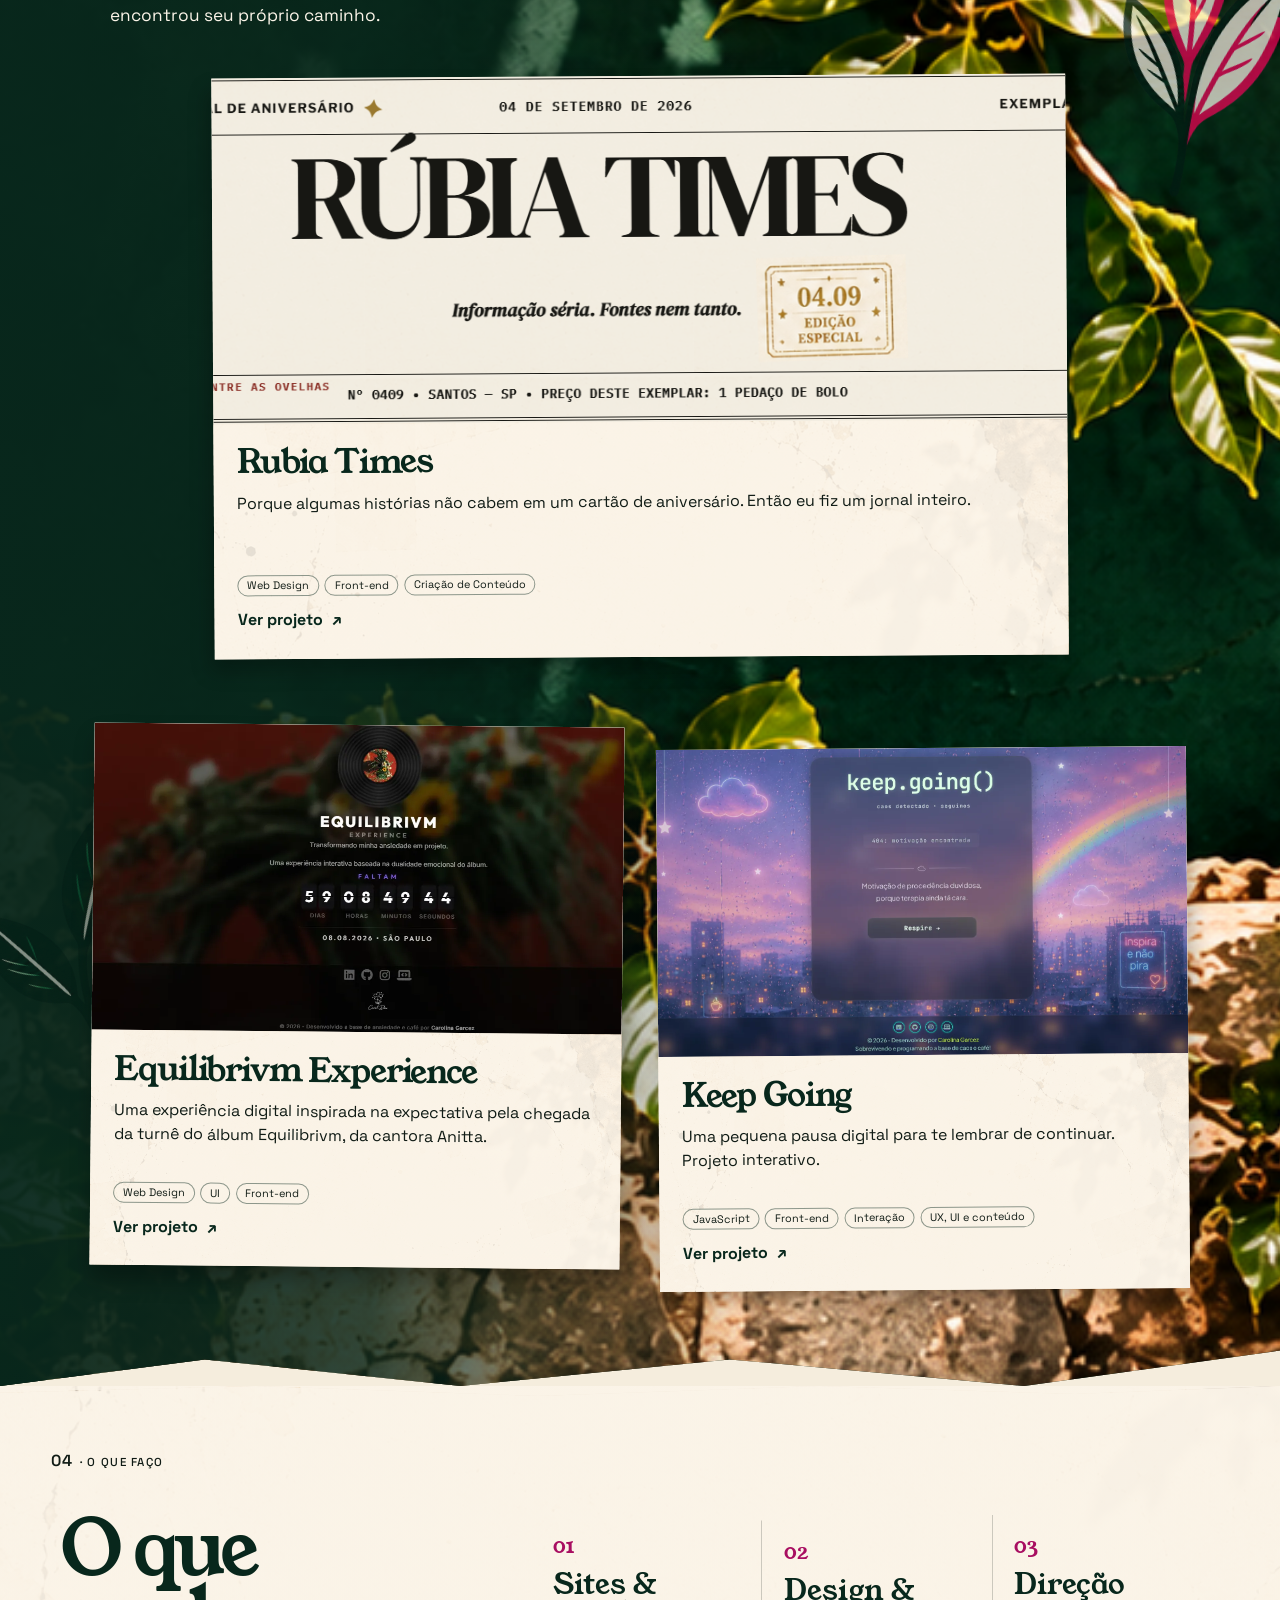
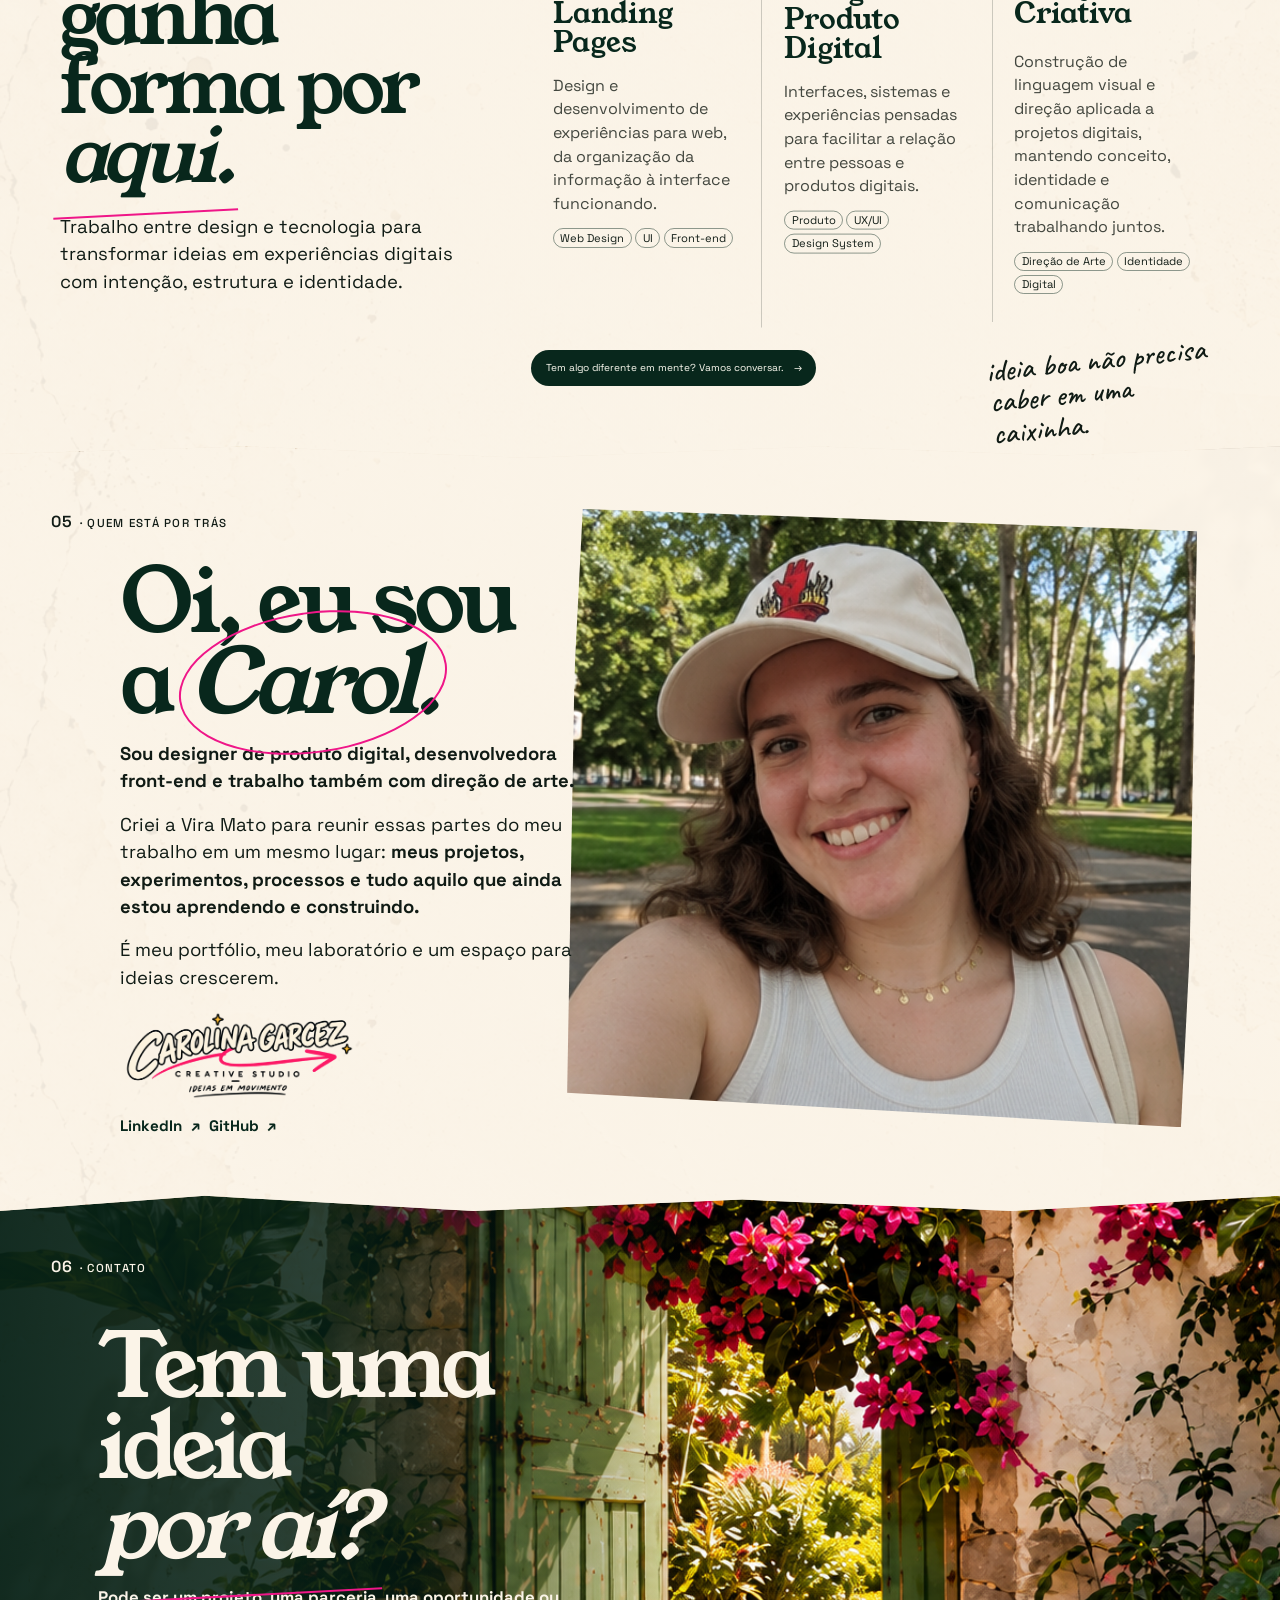
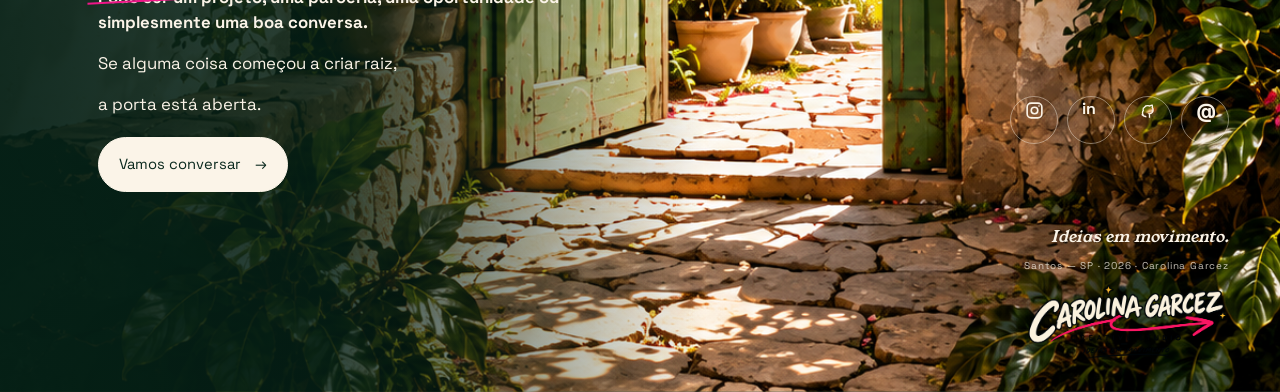
==== commit 2e7b2e62: "feat: refinar  v1" ====
--- a/index.html
+++ b/index.html
@@ -5,7 +5,12 @@
   <meta name="viewport" content="width=device-width, initial-scale=1">
   <meta name="theme-color" content="#f5eddd">
   <meta name="description" content="Vira Mato — Estúdio Criativo. Design, tecnologia e direção criativa para transformar ideias em experiências digitais.">
+  <meta property="og:type" content="website">
+  <meta property="og:title" content="Vira Mato — Estúdio Criativo">
+  <meta property="og:description" content="Design, tecnologia e direção criativa para transformar ideias em experiências digitais.">
+  <meta property="og:image" content="./assets/banners/hero.png">
   <title>Vira Mato — Estúdio Criativo</title>
+  <link rel="icon" type="image/png" href="./assets/logos/logo-icone.png">
   <link rel="stylesheet" href="./css/reset.css">
   <link rel="stylesheet" href="./css/variables.css">
   <link rel="stylesheet" href="./css/style.css">
@@ -21,17 +26,17 @@
     <button class="menu-toggle" type="button" aria-expanded="false" aria-controls="site-nav" aria-label="Abrir menu"><span></span><span></span></button>
     <nav class="site-nav" id="site-nav" aria-label="Navegação principal">
       <a href="#inicio">Início</a><a href="#sobre">Sobre</a><a href="#projetos">Projetos</a><a href="#servicos">Serviços</a><a href="#contato">Contato</a>
-      <a class="nav-cta" href="#contato">Vamos conversar <span aria-hidden="true">↗</span></a>
+      <a class="nav-cta" href="#contato">Vamos conversar <span aria-hidden="true">→</span></a>
     </nav>
   </header>
 
   <main id="conteudo">
+    <h1 class="sr-only">Vira Mato — Estúdio Criativo</h1>
     <div class="growth-line" aria-hidden="true"><svg viewBox="0 0 1200 3600" preserveAspectRatio="none"><path class="growth-path" d="M530 0 C480 180 650 270 550 430 S370 660 510 830 S790 1000 640 1170 S410 1400 560 1580 S800 1760 650 1940 S400 2160 550 2340 S790 2540 640 2720 S420 2940 560 3120 S740 3340 630 3600"/><path class="growth-leaf" d="M535 790 C660 710 735 725 770 805 C685 855 600 845 535 790Z"/><path class="growth-leaf" d="M640 1510 C525 1430 455 1445 420 1525 C500 1570 580 1560 640 1510Z"/><path class="growth-leaf" d="M565 2300 C680 2220 755 2235 790 2315 C710 2360 630 2350 565 2300Z"/><path class="growth-leaf" d="M640 3060 C525 2980 455 2995 420 3075 C500 3120 580 3110 640 3060Z"/></svg></div>
-    <section class="hero section" id="inicio" aria-labelledby="hero-title">
+    <section class="hero section" id="inicio" aria-label="Vira Mato — Estúdio Criativo">
       <div class="hero-meta section-meta"><span class="section-number">01</span></div>
       <div class="hero-copy">
-        <img class="hero-brand" src="./assets/logos/Logo completo menu.png" alt="Vira Mato — Estúdio Criativo" width="2157" height="729" fetchpriority="high" decoding="async">
-        <h1 id="hero-title" data-reveal="rise"><span>Ideias</span><em>em movimento.</em></h1>
+        <img class="hero-brand" src="./assets/logos/logoprin.png" alt="Vira Mato — Estúdio Criativo" width="1305" height="1206" fetchpriority="high" decoding="async">
         <p class="hero-lead" data-reveal="slide"><strong>Design, tecnologia e direção criativa<br class="hero-copy-break"> para transformar ideias em<br class="hero-copy-break"> experiências digitais.</strong></p>
         <div class="hero-actions"><a class="button button-dark" href="#projetos">Ver projetos <span aria-hidden="true">↓</span></a><a class="button button-outline" href="#perfil">Sobre mim <span aria-hidden="true">→</span></a></div>
       </div>
@@ -58,6 +63,8 @@
     <section class="projects section" id="projetos" aria-labelledby="projects-title">
       <div class="section-meta"><span><span class="section-number">03</span> · PROJETOS</span></div>
       <div class="project-heading"><div><h2 id="projects-title">Projetos que<br>ganham <em>forma.</em></h2><p class="projects-intro">Projetos onde exploro diferentes maneiras de unir ideia, estrutura, design e tecnologia. Cada um nasceu de um contexto diferente — e encontrou seu próprio caminho.</p></div><p class="handwritten project-aside">diferentes ideias.<br>diferentes caminhos.</p></div>
+      <img class="projects-botanical projects-botanical-top" src="./assets/botanicos/folhas.png" alt="" aria-hidden="true" width="444" height="781" loading="lazy" decoding="async">
+      <img class="projects-botanical projects-botanical-side" src="./assets/botanicos/verde-escuro.png" alt="" aria-hidden="true" width="540" height="781" loading="lazy" decoding="async">
       <div class="project-list">
         <article class="project project-one" data-reveal="slide">
           <div class="project-media"><img width="1545" height="370" src="./assets/Projetos/rubiatimes.png" alt="Mockup do projeto Rubia Times" loading="lazy" decoding="async"></div>
@@ -114,7 +121,7 @@
         <div class="door-reveal" id="door-reveal"><p>Continua crescendo.</p><a class="door-entry" href="mailto:oi@viramato.studio">Entre <span aria-hidden="true">→</span></a></div>
       </div>
       <nav class="social-links" aria-label="Redes sociais"><a href="https://instagram.com/">Instagram <span aria-hidden="true">↗</span></a><a href="https://www.linkedin.com/">LinkedIn <span aria-hidden="true">↗</span></a><a href="https://github.com/">GitHub <span aria-hidden="true">↗</span></a><a href="mailto:oi@viramato.studio">E-mail <span aria-hidden="true">↗</span></a></nav>
-      <footer class="site-footer"><img width="2157" height="729" src="./assets/logos/Logo brush completo footer.png" alt="Vira Mato — Estúdio Criativo" loading="lazy" decoding="async"><p>Ideias em movimento.</p><small>Santos — SP · 2026 · Carolina Garcez</small></footer>
+      <footer class="site-footer"><img width="1536" height="1024" src="./assets/logos/logo-branco.png" alt="Vira Mato — Estúdio Criativo" loading="lazy" decoding="async"><p>Ideias em movimento.</p><small>Santos — SP · 2026 · Carolina Garcez</small></footer>
     </section>
   </main>
 </body>
--- a/css/style.css
+++ b/css/style.css
@@ -4,20 +4,21 @@
 a { color: inherit; text-decoration: none; }
 .skip-link { position: fixed; z-index: 40; top: 1rem; left: 1rem; padding: .7rem 1rem; transform: translateY(-180%); background: var(--color-primary); color: white; }
 .skip-link:focus { transform: none; }
+.sr-only { position: absolute; width: 1px; height: 1px; padding: 0; margin: -1px; overflow: hidden; clip: rect(0, 0, 0, 0); white-space: nowrap; border: 0; }
 h1, h2, h3, p { text-wrap: pretty; }
 h1, h2 { margin: 0; color: var(--color-primary); font-family: var(--font-editorial); font-weight: 400; line-height: .98; letter-spacing: -.055em; }
 h1 { font-size: clamp(4.5rem, 7vw, 7rem); }
 h2 { font-size: clamp(2.8rem, 4.5vw, 5rem); }
 h1 em, h2 em { font-weight: 400; }
-.site-header { position: fixed; z-index: 20; inset: 0 0 auto; display: grid; grid-template-columns: 1fr auto 1fr; align-items: center; min-height: 5rem; padding: .4rem var(--container-gutter); color: var(--color-primary); transition: background var(--transition-standard), box-shadow var(--transition-standard), min-height var(--transition-standard); }
+.site-header { position: fixed; z-index: 20; inset: 0 0 auto; display: grid; grid-template-columns: minmax(13rem,1fr) auto minmax(13rem,1fr); align-items: center; min-height: 5.8rem; padding: .5rem var(--container-gutter); color: var(--color-primary); transition: background var(--transition-standard), box-shadow var(--transition-standard), min-height var(--transition-standard); }
 .site-header.is-scrolled { min-height: 4.5rem; background: rgb(245 237 221 / 94%); box-shadow: 0 1px 0 var(--color-rule); backdrop-filter: blur(12px); }
-.wordmark { display: block; width: 11rem; }
+.wordmark { display: block; width: clamp(12rem, 14vw, 15rem); }
 .wordmark img { width: 100%; height: auto; }
-.site-nav { grid-column: 2; display: flex; align-items: center; gap: clamp(1.35rem, 2.5vw, 2.7rem); font-size: .82rem; letter-spacing: .035em; text-transform: uppercase; }
-.site-nav a:not(.nav-cta) { position: relative; padding: .55rem .1rem; }
+.site-nav { grid-column: 2; display: flex; align-items: center; gap: clamp(1.6rem, 3vw, 3.3rem); font-size: clamp(.9rem, 1vw, 1.05rem); letter-spacing: .045em; text-transform: uppercase; }
+.site-nav a:not(.nav-cta) { position: relative; padding: .75rem .18rem; white-space: nowrap; }
 .site-nav a:not(.nav-cta)::after { position: absolute; right: 0; bottom: -.27rem; left: 0; height: 1px; background: var(--color-accent); content: ''; transform: scaleX(0); transform-origin: left; transition: transform var(--transition-standard); }
 .site-nav a:not(.nav-cta):hover::after, .site-nav a:not(.nav-cta):focus-visible::after { transform: scaleX(1); }
-.nav-cta { position: absolute; right: var(--container-gutter); display: inline-flex; align-items: center; justify-content: center; gap: .65rem; min-height: 2.9rem; padding: .72rem 1.55rem; border-radius: 999px; background: var(--color-primary); color: var(--color-paper); font-size: .84rem; transition: transform var(--transition-standard), background var(--transition-standard); }
+.nav-cta { position: absolute; right: var(--container-gutter); display: inline-flex; align-items: center; justify-content: center; gap: .8rem; min-height: 3.35rem; padding: .9rem 1.9rem; border-radius: 999px; background: var(--color-primary); color: var(--color-paper); font-size: clamp(.95rem, 1.05vw, 1.08rem); white-space: nowrap; transition: transform var(--transition-standard), background var(--transition-standard); }
 .nav-cta:hover { transform: translateY(-2px); background: #174b35; }
 .nav-cta span, .button span { display: inline-block; transition: transform var(--transition-standard); }
 .nav-cta:hover span, .button:hover span { transform: translateX(3px); }
@@ -28,15 +29,15 @@
 .section-number { display: inline-block; margin-right: .12em; font: 600 .95rem/1 var(--font-interface); letter-spacing: .08em; }
 .paper-section { background-color: var(--color-paper); background-image: linear-gradient(rgb(251 244 232 / 94%),rgb(251 244 232 / 94%)),url("../assets/fundo/textura papel.png"); background-repeat: no-repeat; background-position: center; background-size: cover; }
 .hero { position: relative; z-index: 0; min-height: clamp(38rem, 50vw, 46rem); padding-top: 5.2rem; isolation: isolate; }
-.hero-media { position: absolute; z-index: -1; inset: 0 calc((100% - 100vw)/2); height: 100%; overflow: hidden; clip-path: polygon(0 0,100% 0,100% 94%,84% 97%,64% 94%,48% 100%,28% 96%,0 99%); }
-.hero-media img { width: 100%; height: 100%; object-fit: cover; object-position: 57% center; translate: 0 var(--hero-drift); }
+.hero-media { position: absolute; z-index: 0; inset: 0 calc((100% - 100vw)/2); height: 100%; overflow: hidden; clip-path: polygon(0 0,100% 0,100% 94%,84% 97%,64% 94%,48% 100%,28% 96%,0 99%); }
+.hero-media img { width: 100%; height: 100%; object-fit: cover; object-position: 57% 62%; translate: 0 var(--hero-drift); }
 .hero .section-meta { padding-top: .25rem; }
-.hero-copy { position: relative; z-index: 2; width: min(50%, 43rem); margin: clamp(2.2rem, 4.5vw, 4rem) 0 0 3.5%; }
-.hero-brand { display: block; width: clamp(10rem, 15vw, 13rem); height: auto; margin-bottom: 1.25rem; }
+.hero-copy { position: relative; z-index: 2; width: min(52%, 45rem); margin: clamp(1.6rem, 3.5vw, 3rem) 0 0 3.5%; }
+.hero-brand { display: block; width: clamp(15rem, 24vw, 22rem); height: auto; margin-bottom: 1.35rem; }
 .hero h1 { font-size: clamp(5.6rem, 8.8vw, 8.5rem); line-height: .86; }
 .hero h1 > span { display: block; }
 .hero h1 em { display: inline-block; margin-top: .04em; color: var(--color-primary); font: 500 .68em/.92 var(--font-handwritten); letter-spacing: -.035em; transform: rotate(-2deg); }
-.hero-lead { max-width: 29rem; margin-top: 1.2rem; font-size: clamp(1.05rem,1.4vw,1.25rem); line-height: 1.4; }
+.hero-lead { max-width: 31rem; margin-top: 1.2rem; font-size: clamp(1.15rem,1.55vw,1.38rem); line-height: 1.4; }
 .hero-actions { display: flex; flex-wrap: wrap; gap: .75rem; margin-top: 1.35rem; }
 .hero-actions .button { min-height: 2.9rem; padding: .7rem 1.35rem; font-size: .95rem; }
 .button { display: inline-flex; align-items: center; justify-content: center; gap: .65rem; min-height: 2.5rem; padding: .58rem 1.1rem; border: 1px solid var(--color-primary); border-radius: 999px; font-size: .86rem; transition: transform var(--transition-standard), background var(--transition-standard), color var(--transition-standard); }
@@ -151,7 +152,7 @@
 @media (max-width: 1100px) {
   :root { --container-gutter: clamp(1.1rem,4vw,2.5rem); }
   .site-nav { gap: .9rem; font-size: .73rem; }.wordmark { width: 8.6rem; }
-  .hero { min-height: 38rem; }.hero-copy { width: 52%; margin-top: 2.5rem; }.hero-brand { width: 10.5rem; }.hero h1 { font-size: clamp(4.8rem,8.5vw,6.8rem); }.hero-lead { max-width: 25rem; font-size: 1.05rem; }
+  .hero { min-height: 38rem; }.hero-copy { width: 52%; margin-top: 2.5rem; }.hero-brand { width: clamp(14rem, 21vw, 18rem); }.hero-lead { max-width: 25rem; font-size: 1.1rem; }
   .hero-note { left: 56%; }
   .about { min-height: 21rem; }.about-copy { width: 46%; }.about-copy h2 { font-size: clamp(2.8rem,4.4vw,3.7rem); }.about-sprout { left: 45%; width: 48%; height: 23rem; }
   .projects { min-height: 0; padding-block: 3rem 4rem; }.project-heading { width: 100%; min-height: 0; padding: 1.2rem 2% .8rem 3%; }.project-heading h2 { max-width: 34rem; font-size: clamp(3.2rem,5vw,4.2rem); }.projects-intro { max-width: 32rem; font-size: 1rem; }
@@ -186,8 +187,8 @@
 @media (max-width: 680px) {
   html { scroll-padding-top: 4rem; }
   .section { padding-inline: 1.1rem; }
-  .hero { min-height: 44rem; padding-top: 5rem; }.hero::before { background: linear-gradient(90deg,rgb(251 244 232 / 97%) 0%,rgb(251 244 232 / 88%) 52%,transparent 92%); }.hero-media { inset: 0; height: 100%; clip-path: polygon(0 0,100% 0,100% 91%,78% 95%,52% 92%,28% 100%,0 97%); }.hero-media img { object-position: 59% center; }.hero .section-meta { padding-inline: .2rem; }
-  .hero-copy { width: 94%; margin: 2.6rem 0 0 1%; }.hero-brand { width: 9rem; margin-bottom: 1rem; }.hero h1 { font-size: clamp(4rem,18vw,6rem); }.hero h1 em { font-size: .62em; }.hero-copy-break { display: none; }.hero-lead { max-width: 18rem; margin-top: 1rem; padding-right: .3rem; font-size: .94rem; }.hero-actions { gap: .55rem; }.hero-actions .button { min-height: 2.75rem; padding-inline: 1.1rem; font-size: .9rem; }
+  .hero { min-height: 44rem; padding-top: 5rem; }.hero::before { background: linear-gradient(90deg,rgb(251 244 232 / 97%) 0%,rgb(251 244 232 / 88%) 52%,transparent 92%); }.hero-media { inset: 0; height: 100%; clip-path: polygon(0 0,100% 0,100% 91%,78% 95%,52% 92%,28% 100%,0 97%); }.hero-media img { object-position: 59% 58%; }.hero .section-meta { padding-inline: .2rem; }
+  .hero-copy { width: 94%; margin: 2.6rem 0 0 1%; }.hero-brand { width: min(17rem, 72vw); margin-bottom: 1rem; }.hero-copy-break { display: none; }.hero-lead { max-width: 19rem; margin-top: 1rem; padding-right: .3rem; font-size: 1rem; }.hero-actions { gap: .55rem; }.hero-actions .button { min-height: 2.75rem; padding-inline: 1.1rem; font-size: .9rem; }
   .hero-note { display: none; }.pink-trail { right: 0; bottom: 1rem; width: 83%; }.hero-index { right: .7rem; bottom: 1rem; }
   .about { min-height: 0; margin-top: -.7rem; padding-block: 2.7rem 2rem; }.about::before { clip-path: polygon(0 1%,22% 0,48% 1.5%,76% 0,100% 1%,100% 99%,76% 100%,50% 98.5%,24% 100%,0 98%); }.about-copy h2 { max-width: 22rem; font-size: clamp(2.35rem,9vw,3rem); }.about-copy > p { max-width: 20rem; font-size: .94rem; }
   .about-sprout { margin: -.25rem 0 .5rem; }.about-quote { width: 9rem; max-width: 50%; margin: -1rem 0 0 auto; font-size: 1rem; text-align: left; transform: translateX(-6rem) rotate(3deg); }
@@ -199,6 +200,338 @@
   .contact { margin-top: -.7rem; min-height: 40rem; padding: 2.7rem 1.1rem 0; background-position: 58% center; background-size: auto 100%; }.contact::before { background: linear-gradient(90deg,rgb(5 32 22 / 96%) 0%,rgb(5 32 22 / 84%) 54%,transparent 100%); }.contact-layout { min-height: 32rem; padding: 1.8rem 0 1rem 4%; }.contact-copy { width: min(75%,20rem); }.contact h2 { font-size: 3.5rem; }.contact-cta { min-height: 3rem; padding-inline: 1.25rem; font-size: .95rem; }.contact-copy > p:not(.handwritten) { font-size: .84rem; }.contact-note { margin-left: 52%; font-size: 1.35rem; }.door-interaction { top: 20%; bottom: 25%; left: 27%; width: 57%; }.door-reveal { inset: 8%; }.social-links { gap: 1rem; margin-top: .8rem; font-size: .88rem; }
   .site-footer { position: absolute; right: 1rem; bottom: .7rem; width: 9.5rem; }.site-footer img { width: 7rem; max-height: 3.5rem; }.site-footer p { font-size: .78rem; }.site-footer small { font-size: .5rem; }
 }
+/* Projetos: composição editorial ampla */
+.projects { min-height: 76rem; padding-block: 5rem 6rem; }
+.projects::before { background-size: 100% 100%, cover; }
+.project-heading { width: 100%; min-height: 18rem; padding: 3.5rem 5% 2rem; }
+.project-heading h2 { max-width: 43rem; font-size: clamp(4.5rem, 7vw, 7.2rem); line-height: .9; }
+.projects-intro { max-width: 38rem; margin-top: 1.35rem; font-size: clamp(1.05rem, 1.35vw, 1.25rem); line-height: 1.45; }
+.project-aside { top: 4.5rem; right: 8%; bottom: auto; left: auto; width: 13rem; font-size: clamp(1.8rem, 2.4vw, 2.5rem); line-height: 1.02; transform: rotate(-7deg); }
+.project-list { position: relative; inset: auto; display: grid; grid-template-columns: repeat(2, minmax(0, 1fr)); align-items: start; gap: 2.5rem 2.2rem; margin: 1rem 5% 0; }
+.projects-botanical { position: absolute; z-index: 0; pointer-events: none; object-fit: contain; opacity: .72; }
+.projects-botanical-top { top: 2rem; right: -2%; width: clamp(10rem, 16vw, 16rem); transform: rotate(12deg); }
+.projects-botanical-side { bottom: 4rem; left: -3%; width: clamp(11rem, 18vw, 18rem); transform: rotate(-18deg); opacity: .52; }
+.project { width: auto; }
+.project-one { grid-column: 1 / -1; width: min(78%, 62rem); justify-self: center; margin: 0 0 1rem; transform: rotate(-.35deg); }
+.project-two { margin-top: .8rem; transform: rotate(.55deg); }
+.project-three { margin-top: 2.2rem; transform: rotate(-.45deg); }
+.project-one .project-media { height: clamp(19rem, 27vw, 25rem); }
+.project-two .project-media, .project-three .project-media { height: clamp(18rem, 24vw, 22rem); }
+.project-copy { padding: 1.35rem 1.45rem 1.5rem; }
+.project h3 { font-size: clamp(2rem, 2.6vw, 2.8rem); }
+.project-copy > p { min-height: 4.5rem; margin-top: .75rem; font-size: 1rem; line-height: 1.45; }
+.project .tag-list { gap: .35rem; margin: .7rem 0 .8rem; }
+.project .tag-list li { padding: .2rem .55rem; font-size: .72rem; }
+.projects .text-link { font-size: 1rem; }
+.projects-end { display: none; }
+
+@media (max-width: 820px) {
+  .projects-botanical { display: none; }
+  .projects { min-height: 0; padding-block: 3.5rem 4.5rem; }
+  .project-heading { min-height: 0; padding: 2rem 5% 1.5rem; }
+  .project-heading h2 { max-width: 27rem; font-size: clamp(3.5rem, 12vw, 5rem); }
+  .projects-intro { max-width: 32rem; margin-top: 1rem; font-size: 1rem; }
+  .project-aside { position: static; width: 12rem; margin: 1.6rem 0 0 auto; font-size: 1.8rem; }
+  .project-list { display: flex; flex-direction: column; gap: 1.8rem; margin: 1.5rem 5% 0; padding: 0; }
+  .project, .project-one, .project-two, .project-three { width: 100%; margin: 0; transform: none; }
+  .project-media, .project-one .project-media, .project-two .project-media, .project-three .project-media { height: auto; aspect-ratio: 1.25 / 1; }
+  .project-copy { padding: 1rem 1.1rem 1.2rem; }
+  .project h3 { font-size: 1.8rem; }
+  .project-copy > p { min-height: 0; font-size: .92rem; }
+}
+
+/* Serviços: composição editorial horizontal */
+.services { grid-template-columns: minmax(26rem, 1fr) minmax(0, 2.8fr); column-gap: clamp(2.5rem, 5vw, 6rem); min-height: 37rem; padding-block: 4.2rem 4.8rem; }
+.services::before { width: 100vw; background-size: 100% 100%, cover; }
+.services-heading { padding: 2rem 0 0 4%; }
+.services-heading h2 { max-width: 35rem; font-size: clamp(4.2rem, 6vw, 6.4rem); line-height: .9; }
+.services-heading > p { max-width: 34rem; margin-top: 1.35rem; font-size: clamp(1.15rem, 1.45vw, 1.35rem); line-height: 1.48; }
+.service-list { grid-template-columns: repeat(3, minmax(0, 1fr)); align-self: start; margin-top: 3rem; }
+.service-item { min-height: 19rem; padding: 1.1rem clamp(1rem, 1.7vw, 1.8rem) 1rem; }
+.service-item h3 { min-height: 4rem; font-size: clamp(1.8rem, 2.2vw, 2.45rem); line-height: 1.02; }
+.service-item p { min-height: 7rem; margin-top: 1rem; font-size: clamp(1rem, 1.15vw, 1.12rem); line-height: 1.48; }
+.service-item .tag-list { margin-top: .8rem; }
+.service-item .tag-list li { font-size: .7rem; }
+.service-note { right: 5%; bottom: 2rem; width: 17rem; font-size: clamp(1.9rem, 2.6vw, 2.7rem); line-height: 1.02; }
+.service-cta { grid-column: 2; margin-top: 1.8rem; }
+
+@media (max-width: 820px) {
+  .services { display: block; min-height: 0; padding-block: 3.3rem 4rem; }
+  .services-heading { padding: 1.5rem 5% 1rem; }
+  .services-heading h2 { max-width: 31rem; font-size: clamp(3.6rem, 12vw, 5.2rem); }
+  .services-heading > p { max-width: 34rem; margin-top: 1rem; font-size: 1.05rem; }
+  .service-list { display: block; margin: 1.2rem 5% 0 7%; }
+  .service-item { display: grid; grid-template-columns: 2.5rem 1fr; min-height: 0; gap: .2rem .8rem; padding: 1.1rem 0; border: 0; border-top: 1px solid var(--color-rule); }
+  .service-item:first-child { border-top: 0; }
+  .service-item h3 { min-height: 0; font-size: 1.65rem; }
+  .service-item p { min-height: 0; margin-top: .45rem; font-size: .95rem; }
+  .service-item .tag-list { grid-column: 2; margin-top: .55rem; }
+  .service-note { position: static; width: 14rem; margin: 1.5rem 7% 0 auto; font-size: 1.8rem; }
+  .service-cta { margin: 1.25rem 0 0 7%; }
+}
+
+/* Perfil: composição editorial aberta */
+.profile { min-height: 43rem; padding-block: 4.2rem 4.5rem; }
+.profile::before { width: 100vw; background-size: 100% 100%, cover; }
+.profile-layout { display: block; min-height: 35rem; padding: 2rem 4% 0; }
+.profile-copy { width: min(43%, 38rem); margin-left: 2%; }
+.profile-copy h2 { max-width: 35rem; font-size: clamp(5rem, 7vw, 7rem); line-height: .9; }
+.profile-copy > p:not(.signature) { max-width: 36rem; margin-top: 1rem; font-size: clamp(1.15rem, 1.45vw, 1.35rem); line-height: 1.48; }
+.signature { width: min(100%, 22rem); height: 5.4rem; margin-top: 1.3rem; overflow: hidden; color: transparent; font-size: 0; background: url("../assets/assinaturas/minha assinatura.png") left center / contain no-repeat; }
+.signature strong, .signature span { display: none; }
+.profile-links { margin-top: 1rem; }
+.profile-media { top: -1rem; right: 5%; width: min(51%, 44rem); height: 35rem; transform: rotate(1deg); }
+.profile-media img { object-fit: contain; object-position: center; clip-path: polygon(3% 0,100% 2%,97% 100%,0 96%); }
+.profile-note { top: 5rem; right: 4%; width: 16rem; font-size: clamp(2rem, 3vw, 3rem); line-height: 1; }
+
+@media (max-width: 820px) {
+  .profile { min-height: 0; padding-block: 3.2rem 4rem; }
+  .profile-layout { display: flex; flex-direction: column; min-height: 0; gap: 1.4rem; padding: 1.4rem 5% 0 6%; }
+  .profile-copy { width: 100%; margin-left: 0; }
+  .profile-copy h2 { max-width: 28rem; font-size: clamp(3.8rem, 13vw, 5.4rem); }
+  .profile-copy > p:not(.signature) { max-width: 34rem; font-size: 1rem; }
+  .profile-media { position: relative; top: auto; right: auto; order: -1; width: 100%; height: auto; margin: 0; transform: rotate(1deg); }
+  .profile-media img { width: 100%; height: auto; aspect-ratio: 1 / 1; object-fit: cover; object-position: center; }
+  .profile-note { position: static; width: 14rem; margin: 0 3% 0 auto; font-size: 1.9rem; }
+  .signature { width: min(100%, 18rem); height: 4.8rem; }
+}
+
+/* Contato: porta protagonista e fechamento contínuo */
+.contact { min-height: 47rem; margin-top: -1.2rem; padding-block: 4.2rem 1.5rem; background-position: 64% center; background-size: cover; clip-path: polygon(0 1%,18% 0,41% 1.5%,64% 0,83% 1.2%,100% 0,100% 100%,0 100%); }
+.contact-layout { min-height: 39rem; padding: 3.2rem 0 1rem 4%; }
+.contact-copy { width: min(42%, 35rem); }
+.contact h2 { font-size: clamp(5rem, 7vw, 7rem); line-height: .9; }
+.contact-copy > p:not(.handwritten) { max-width: 31rem; margin-top: 1rem; font-size: clamp(1.05rem, 1.3vw, 1.2rem); line-height: 1.48; }
+.contact-cta { min-height: 4rem; margin-top: 1.3rem; padding: 1rem 2rem; gap: .85rem; font-size: clamp(1.1rem, 1.35vw, 1.3rem); }
+.contact-cta span { display: inline-block; line-height: 1; }
+.contact-note { width: 15rem; margin: 1.5rem 0 0 48%; font-size: clamp(2rem, 2.8vw, 2.8rem); line-height: 1; }
+.door-interaction { top: 8%; right: 5%; bottom: 13%; left: 35%; width: auto; }
+.site-footer { bottom: 2rem; }
+
+@media (max-width: 820px) {
+  .contact { min-height: 45rem; padding-block: 3.2rem 1rem; background-position: 62% center; }
+  .contact-layout { min-height: 36rem; padding: 2rem 0 1rem 4%; }
+  .contact-copy { width: min(82%, 25rem); }
+  .contact h2 { font-size: clamp(4rem, 14vw, 5.4rem); }
+  .contact-copy > p:not(.handwritten) { max-width: 22rem; font-size: 1rem; }
+  .contact-cta { min-height: 3.5rem; padding: .9rem 1.5rem; font-size: 1.05rem; }
+  .contact-note { width: 13rem; margin: 1.35rem 0 0 35%; font-size: 1.8rem; }
+  .door-interaction { top: 22%; right: 4%; bottom: 24%; left: 22%; }
+  .site-footer { bottom: .7rem; }
+}
+
+/* Footer: assinatura e navegação visual */
+.contact { background-color: #06281d; }
+.site-footer { width: 17rem; bottom: 2rem; gap: .65rem; }
+.site-footer img { width: 14rem; max-height: 8rem; }
+.site-footer::after { display: block; width: 15rem; height: 4.8rem; background: url("../assets/assinaturas/minha assinatura.png") right center / contain no-repeat; content: ''; }
+.site-footer p { margin: 0; color: var(--color-paper); font-size: 1rem; }
+.site-footer small { color: rgb(251 244 232 / 78%); }
+.social-links { position: absolute; z-index: 5; right: max(var(--container-gutter),calc((100vw - 84rem)/2)); bottom: 15.5rem; display: flex; gap: .55rem; margin: 0; }
+.social-links a { display: grid; width: 3rem; height: 3rem; place-items: center; border: 1px solid rgb(251 244 232 / 42%); border-radius: 50%; color: var(--color-paper); transition: transform var(--transition-standard), background var(--transition-standard), color var(--transition-standard); }
+.social-links a:hover { transform: translateY(-3px); background: var(--color-paper); color: var(--color-primary); }
+.social-links a:focus-visible { outline: 2px solid var(--color-accent); outline-offset: 4px; }
+.social-links a { font-size: 0; }
+.social-links a::before { display: block; width: 1.15rem; height: 1.15rem; background: currentColor; content: ''; mask: center / contain no-repeat; -webkit-mask: center / contain no-repeat; }
+.social-links a:nth-child(1)::before { mask-image: url("data:image/svg+xml,%3Csvg xmlns='http://www.w3.org/2000/svg' viewBox='0 0 24 24'%3E%3Crect x='3' y='3' width='18' height='18' rx='5' fill='none' stroke='black' stroke-width='2'/%3E%3Ccircle cx='12' cy='12' r='4' fill='none' stroke='black' stroke-width='2'/%3E%3Ccircle cx='17.5' cy='6.5' r='1'/%3E%3C/svg%3E"); -webkit-mask-image: url("data:image/svg+xml,%3Csvg xmlns='http://www.w3.org/2000/svg' viewBox='0 0 24 24'%3E%3Crect x='3' y='3' width='18' height='18' rx='5' fill='none' stroke='black' stroke-width='2'/%3E%3Ccircle cx='12' cy='12' r='4' fill='none' stroke='black' stroke-width='2'/%3E%3Ccircle cx='17.5' cy='6.5' r='1'/%3E%3C/svg%3E"); }
+.social-links a:nth-child(2)::before { content: 'in'; mask: none; -webkit-mask: none; background: none; color: currentColor; font: 700 1rem/1 var(--font-interface); }
+.social-links a:nth-child(3)::before { mask-image: url("data:image/svg+xml,%3Csvg xmlns='http://www.w3.org/2000/svg' viewBox='0 0 24 24'%3E%3Cpath d='M9 19c-4 1.2-4-2-5.5-2.5M14 21v-3.2c0-1 .1-1.4-.5-2 2.5-.3 5.2-1.2 5.2-5.5 0-1.2-.4-2.2-1-3 .1-.3.4-1.5-.1-3.1 0 0-1-.3-3.1 1.1a10.8 10.8 0 0 0-5.6 0C6.8 7.9 5.8 8.2 5.8 8.2c-.5 1.6-.2 2.8-.1 3.1-.6.8-1 1.8-1 3 0 4.3 2.7 5.2 5.2 5.5' fill='none' stroke='black' stroke-width='1.8'/%3E%3C/svg%3E"); -webkit-mask-image: url("data:image/svg+xml,%3Csvg xmlns='http://www.w3.org/2000/svg' viewBox='0 0 24 24'%3E%3Cpath d='M9 19c-4 1.2-4-2-5.5-2.5M14 21v-3.2c0-1 .1-1.4-.5-2 2.5-.3 5.2-1.2 5.2-5.5 0-1.2-.4-2.2-1-3 .1-.3.4-1.5-.1-3.1 0 0-1-.3-3.1 1.1a10.8 10.8 0 0 0-5.6 0C6.8 7.9 5.8 8.2 5.8 8.2c-.5 1.6-.2 2.8-.1 3.1-.6.8-1 1.8-1 3 0 4.3 2.7 5.2 5.2 5.5' fill='none' stroke='black' stroke-width='1.8'/%3E%3C/svg%3E"); }
+.social-links a:nth-child(4)::before { content: '@'; mask: none; -webkit-mask: none; background: none; color: currentColor; font: 700 1.25rem/1 var(--font-interface); }
+
+@media (max-width: 820px) {
+  .social-links { right: 1rem; bottom: 10.5rem; gap: .4rem; }
+  .social-links a { width: 2.7rem; height: 2.7rem; }
+  .site-footer { right: 1rem; bottom: .7rem; width: 11rem; }
+  .site-footer img { width: 9rem; max-height: 5rem; }
+  .site-footer::after { width: 10rem; height: 3.4rem; }
+}
+
+/* Tipografia: escala responsiva e hierarquia de leitura */
+.section-meta { font-size: clamp(.72rem, .8vw, .82rem); }
+.section-number { font-size: clamp(1rem, 1.1vw, 1.15rem); }
+.site-nav { font-size: clamp(.92rem, 1vw, 1.05rem); }
+.body, body { font-size: clamp(1rem, 1.15vw, 1.125rem); }
+.button { min-height: 2.8rem; padding-inline: 1.25rem; font-size: clamp(.92rem, 1vw, 1.02rem); }
+.text-link { font-size: clamp(.95rem, 1vw, 1.05rem); }
+.tag-list li, .project .tag-list li { font-size: clamp(.68rem, .75vw, .78rem); }
+.hero-index { font-size: clamp(.68rem, .75vw, .78rem); }
+.site-footer small { font-size: clamp(.62rem, .7vw, .75rem); }
+
+@media (max-width: 820px) {
+  .site-nav { font-size: .92rem; }
+  .site-nav a { padding-block: .78rem; }
+  .section-meta { font-size: .72rem; }
+  .hero-lead, .about-copy > p, .projects-intro, .services-heading > p, .profile-copy > p:not(.signature), .contact-copy > p:not(.handwritten) { font-size: 1rem; }
+  .hero-actions .button, .button { font-size: .95rem; }
+  .tag-list li, .project .tag-list li { font-size: .7rem; }
+  .site-footer small { font-size: .62rem; }
+}
+
+@media (max-width: 430px) {
+  .section-meta { font-size: .7rem; }
+  .section-number { font-size: .95rem; }
+  .site-nav { font-size: .9rem; }
+  .handwritten, .project-aside, .service-note, .profile-note, .contact-note { letter-spacing: .01em; }
+}
+
+/* Auditoria de aproveitamento: escala e largura sem preencher o vazio intencional */
+@media (min-width: 821px) {
+  .hero { min-height: clamp(44rem, 56vw, 52rem); }
+  .hero-copy { width: min(56%, 49rem); margin-left: 2%; }
+  .hero-brand { width: clamp(18rem, 27vw, 26rem); margin-top: .45rem; }
+  .hero-media img { object-position: 64% 52%; }
+
+  .about { min-height: 27rem; }
+  .about-composition { min-height: 23rem; }
+  .about-copy { width: min(48%, 44rem); }
+  .about-sprout { left: 40%; width: 57%; height: 30rem; }
+
+  .projects { min-height: 80rem; }
+  .project-list { margin-inline: 3.5%; }
+
+  .services { min-height: 39rem; }
+  .services-heading { padding-left: 2%; }
+  .service-list { margin-right: 1%; }
+
+  .profile { min-height: 46rem; }
+  .profile-media { width: min(55%, 48rem); height: 38rem; right: 2%; }
+
+  .contact { min-height: 50rem; }
+  .door-interaction { right: 3%; left: 32%; }
+}
+
+/* Serviços: acabamento de equilíbrio e ritmo */
+@media (min-width: 821px) {
+  .services { align-items: start; }
+  .services-heading { align-self: start; padding-top: 2.8rem; }
+  .services-heading > p { max-width: 32rem; }
+  .service-list { align-self: start; margin-top: 2.8rem; }
+  .service-item { min-height: 18.5rem; padding-top: 1rem; padding-bottom: 1.15rem; }
+  .service-item + .service-item { border-left-color: rgb(16 27 21 / 20%); }
+  .service-note { right: 4%; bottom: 1.5rem; width: 15rem; font-size: clamp(1.8rem, 2.4vw, 2.5rem); }
+}
+
+@media (max-width: 820px) {
+  .hero-copy { width: 96%; }
+  .about-copy { width: calc(100% - .25rem); }
+  .about-sprout { width: min(100%, 30rem); }
+  .project-list { margin-inline: 3%; }
+  .profile-media { width: 100%; }
+  .contact-copy { width: min(86%, 27rem); }
+}
+
+/* Mobile: composição própria, sem compactar o desktop */
+@media (max-width: 430px) {
+  html { overflow-x: hidden; }
+  .site-header { min-height: 4.2rem; }
+  .wordmark { width: min(8.5rem, 44vw); }
+  .menu-toggle { width: 2.75rem; height: 2.75rem; }
+
+  .hero { min-height: 44rem; padding-top: 5rem; }
+  .hero-copy { width: 100%; margin: 2.2rem 0 0; }
+  .hero-brand { width: min(17.5rem, 78vw); margin-bottom: 1.15rem; }
+  .hero-lead { max-width: 20rem; font-size: 1rem; line-height: 1.42; }
+  .hero-media img { object-position: 62% 54%; }
+  .hero-actions { gap: .65rem; }
+  .hero-actions .button { min-height: 3rem; padding-inline: 1.15rem; }
+
+  .about-copy > p { max-width: 25rem; }
+  .about-sprout { width: 100%; margin-top: .4rem; }
+
+  .project-list { width: auto; margin-inline: 2%; gap: 2rem; }
+  .project { width: 100%; }
+  .project-media, .project-one .project-media, .project-two .project-media, .project-three .project-media { aspect-ratio: 1.18 / 1; }
+  .project-copy { padding: 1.05rem 1.15rem 1.3rem; }
+  .project h3 { font-size: 1.9rem; }
+  .project-copy > p { font-size: .98rem; line-height: 1.45; }
+
+  .services-heading > p { max-width: 26rem; }
+  .service-list { margin-inline: 4% 2%; }
+  .service-item { grid-template-columns: 2.25rem 1fr; }
+  .service-item h3 { font-size: 1.7rem; }
+  .service-item p { font-size: .95rem; }
+
+  .profile-media { width: 100%; }
+  .profile-media img { aspect-ratio: 1 / 1; object-position: center 42%; }
+  .profile-copy > p:not(.signature) { max-width: 25rem; }
+
+  .contact { min-height: 45rem; background-size: auto 100%; background-position: 63% center; }
+  .contact-copy { width: min(88%, 25rem); }
+  .door-interaction { top: 24%; right: 2%; bottom: 24%; left: 18%; }
+  .contact-note { position: static; width: 13rem; margin: 1.25rem 0 0 32%; }
+
+  .social-links { right: .8rem; bottom: 10.25rem; }
+  .social-links a { width: 2.65rem; height: 2.65rem; }
+  .site-footer { right: .8rem; width: 10.5rem; }
+  .site-footer img { width: 8.5rem; }
+  .site-footer::after { width: 9.5rem; }
+}
+
+/* Tablet: mantém a direção desktop, mas libera a largura necessária */
+@media (min-width: 821px) and (max-width: 1100px) {
+  .site-header { min-height: 5.2rem; grid-template-columns: minmax(10rem, 1fr) auto minmax(10rem, 1fr); }
+  .wordmark { width: 10.5rem; }
+  .site-nav { gap: 1.15rem; font-size: .82rem; }
+  .nav-cta { min-height: 3rem; padding: .75rem 1.35rem; font-size: .9rem; }
+  .hero { min-height: 42rem; }
+  .hero-copy { width: 56%; margin-left: 2%; }
+  .hero-brand { width: clamp(14rem, 22vw, 18rem); }
+  .hero-media img { object-position: 58% 58%; }
+  .about-copy { width: 48%; }
+  .about-sprout { left: 43%; width: 53%; height: 26rem; }
+  .project-list { margin-inline: 3%; }
+  .services { column-gap: 2rem; }
+  .profile-media { width: 53%; height: 31rem; }
+  .contact-copy { width: 45%; }
+  .door-interaction { left: 38%; width: 52%; }
+}
+
+/* Mobile/tablet vertical: fluxo natural e anotações fora do conteúdo */
+@media (max-width: 820px) {
+  .hero-note { display: none; }
+  .hero-media img { object-position: 60% 55%; }
+  .project-list { position: relative; inset: auto; }
+  .project, .project-one, .project-two, .project-three { position: relative; }
+  .about-quote, .project-aside, .service-note, .profile-note, .contact-note { position: static; }
+  .about-quote { margin-top: 1rem; }
+  .project-aside { margin-top: 1.4rem; }
+  .service-note { margin-top: 1.5rem; }
+  .profile-note, .contact-note { margin-top: 1.25rem; }
+  .social-links { flex-wrap: wrap; }
+  .site-footer { max-width: calc(100vw - 2rem); }
+}
+
+/* Sobre: integração editorial entre texto, raízes e anotação */
+@media (min-width: 821px) {
+  .about { min-height: 31rem; padding-block: 3.2rem 2.4rem; }
+  .about-composition { min-height: 27rem; padding-top: 1rem; }
+  .about-copy { width: min(44%, 43rem); margin-left: 2%; }
+  .about-copy > p { max-width: 34rem; }
+  .about-sprout { top: -2.2rem; left: 33%; width: 66%; height: 33rem; transform: rotate(1.8deg); }
+  .about-quote { right: 2%; bottom: 1.2rem; width: 14rem; font-size: clamp(1.8rem, 2.5vw, 2.4rem); transform: rotate(4deg); }
+}
+
+@media (max-width: 820px) {
+  .about-composition { padding-top: 1.5rem; }
+  .about-copy { position: relative; z-index: 3; }
+  .about-sprout { z-index: 2; width: min(100%, 31rem); margin-top: .8rem; }
+  .about-quote { position: static; margin: 1rem 3% 0 auto; }
+}
+
+@media (max-width: 380px) {
+  .wordmark { width: 7.7rem; }
+  .hero-brand { width: min(15.5rem, 78vw); }
+  .hero-lead { max-width: 18rem; font-size: .96rem; }
+  .hero-actions { flex-direction: column; align-items: flex-start; }
+  .hero-actions .button { width: fit-content; }
+  .project-heading h2 { font-size: 3.35rem; }
+  .project h3 { font-size: 1.75rem; }
+  .profile-copy h2 { font-size: 3.7rem; }
+  .contact h2 { font-size: 3.9rem; }
+  .social-links { right: .65rem; gap: .3rem; }
+  .social-links a { width: 2.45rem; height: 2.45rem; }
+}
+
 @media (prefers-reduced-motion: reduce) {
   html { scroll-behavior: auto; }
   *,*::before,*::after { animation-duration: .01ms !important; animation-iteration-count: 1 !important; transition-duration: .01ms !important; scroll-behavior: auto !important; }
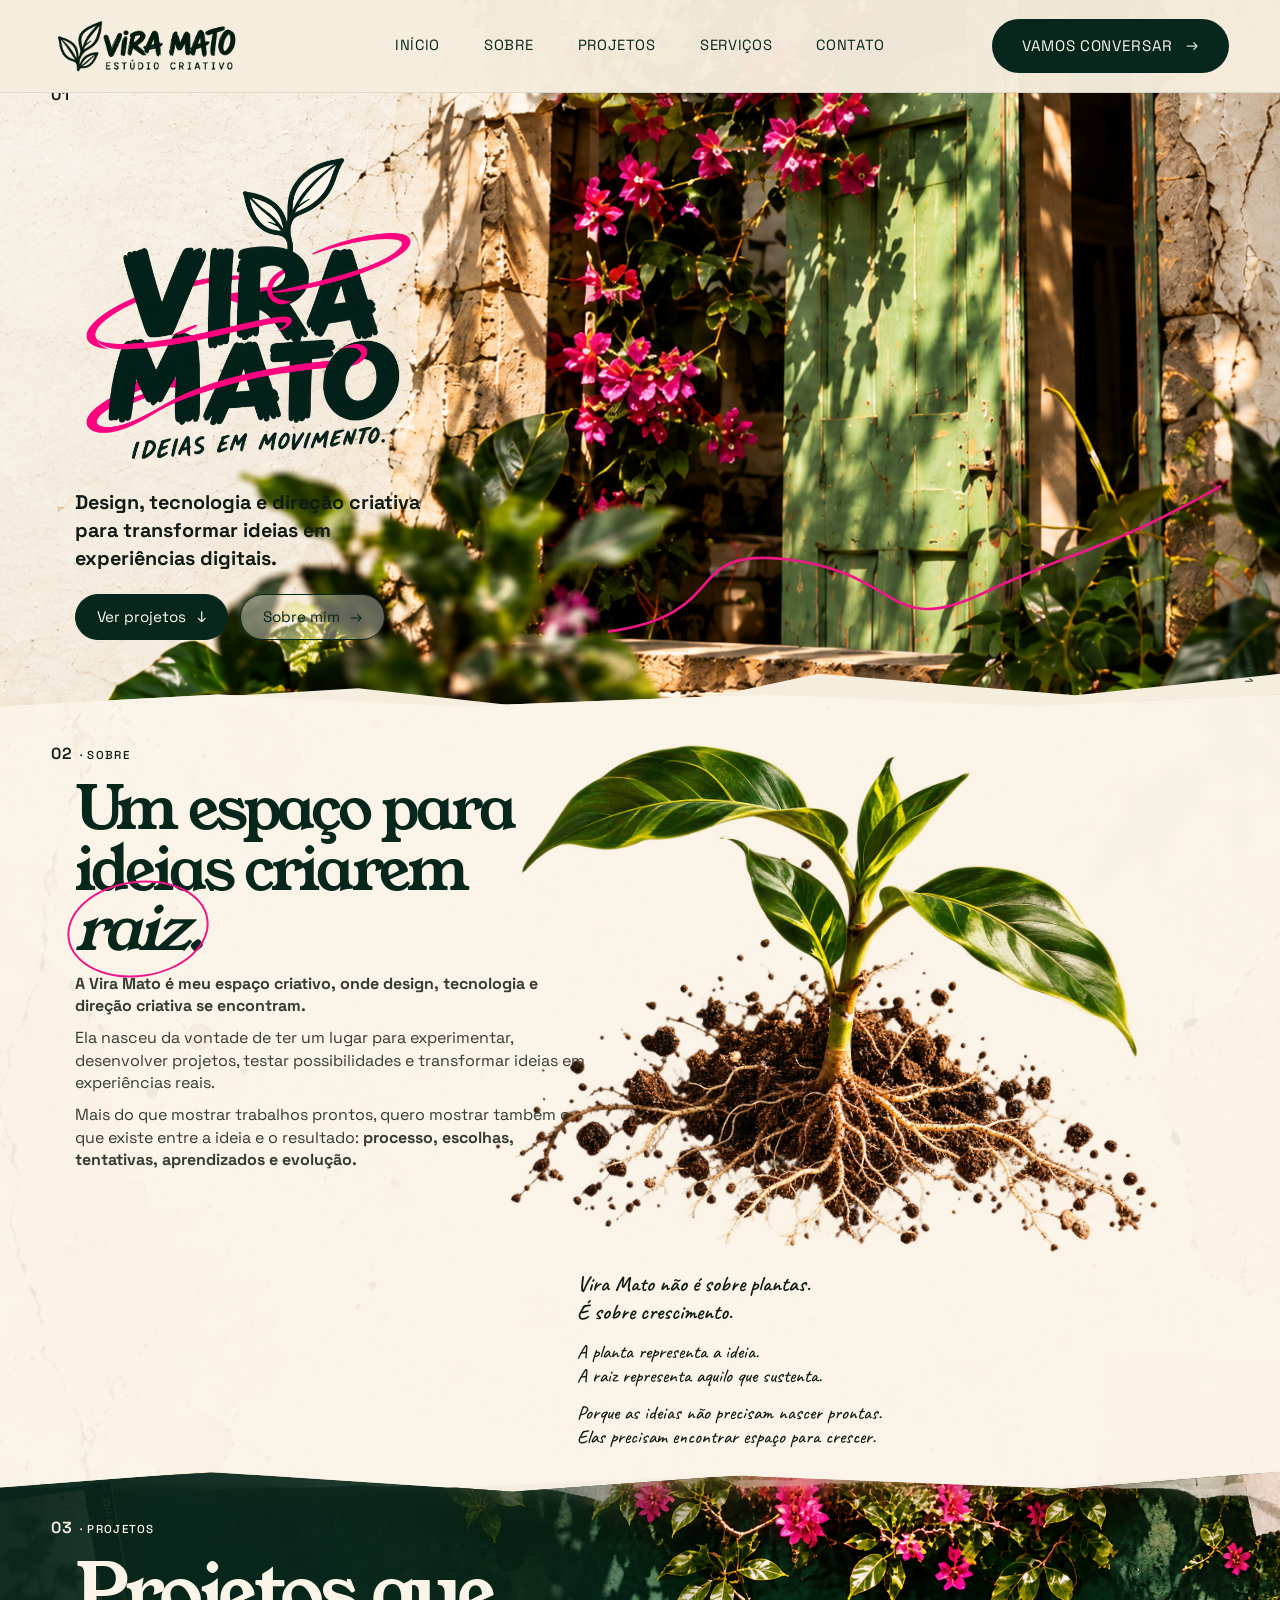
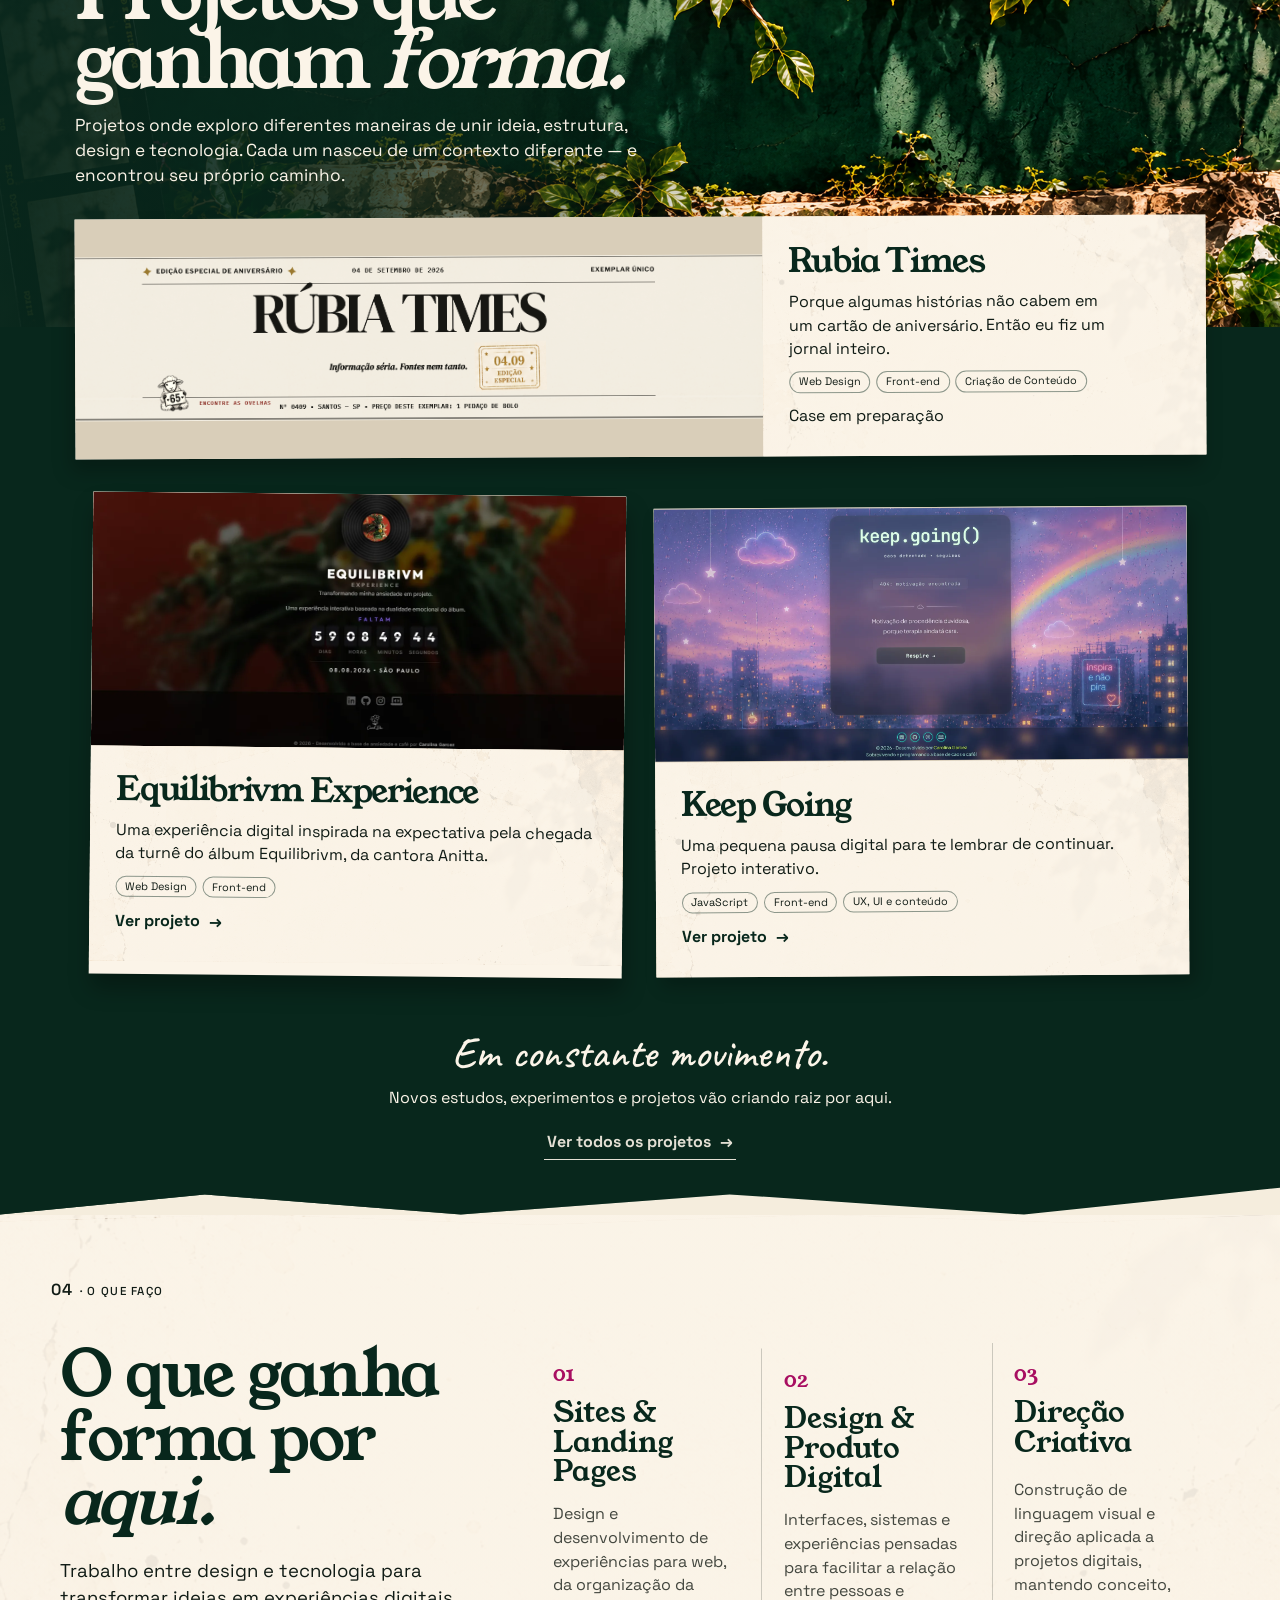
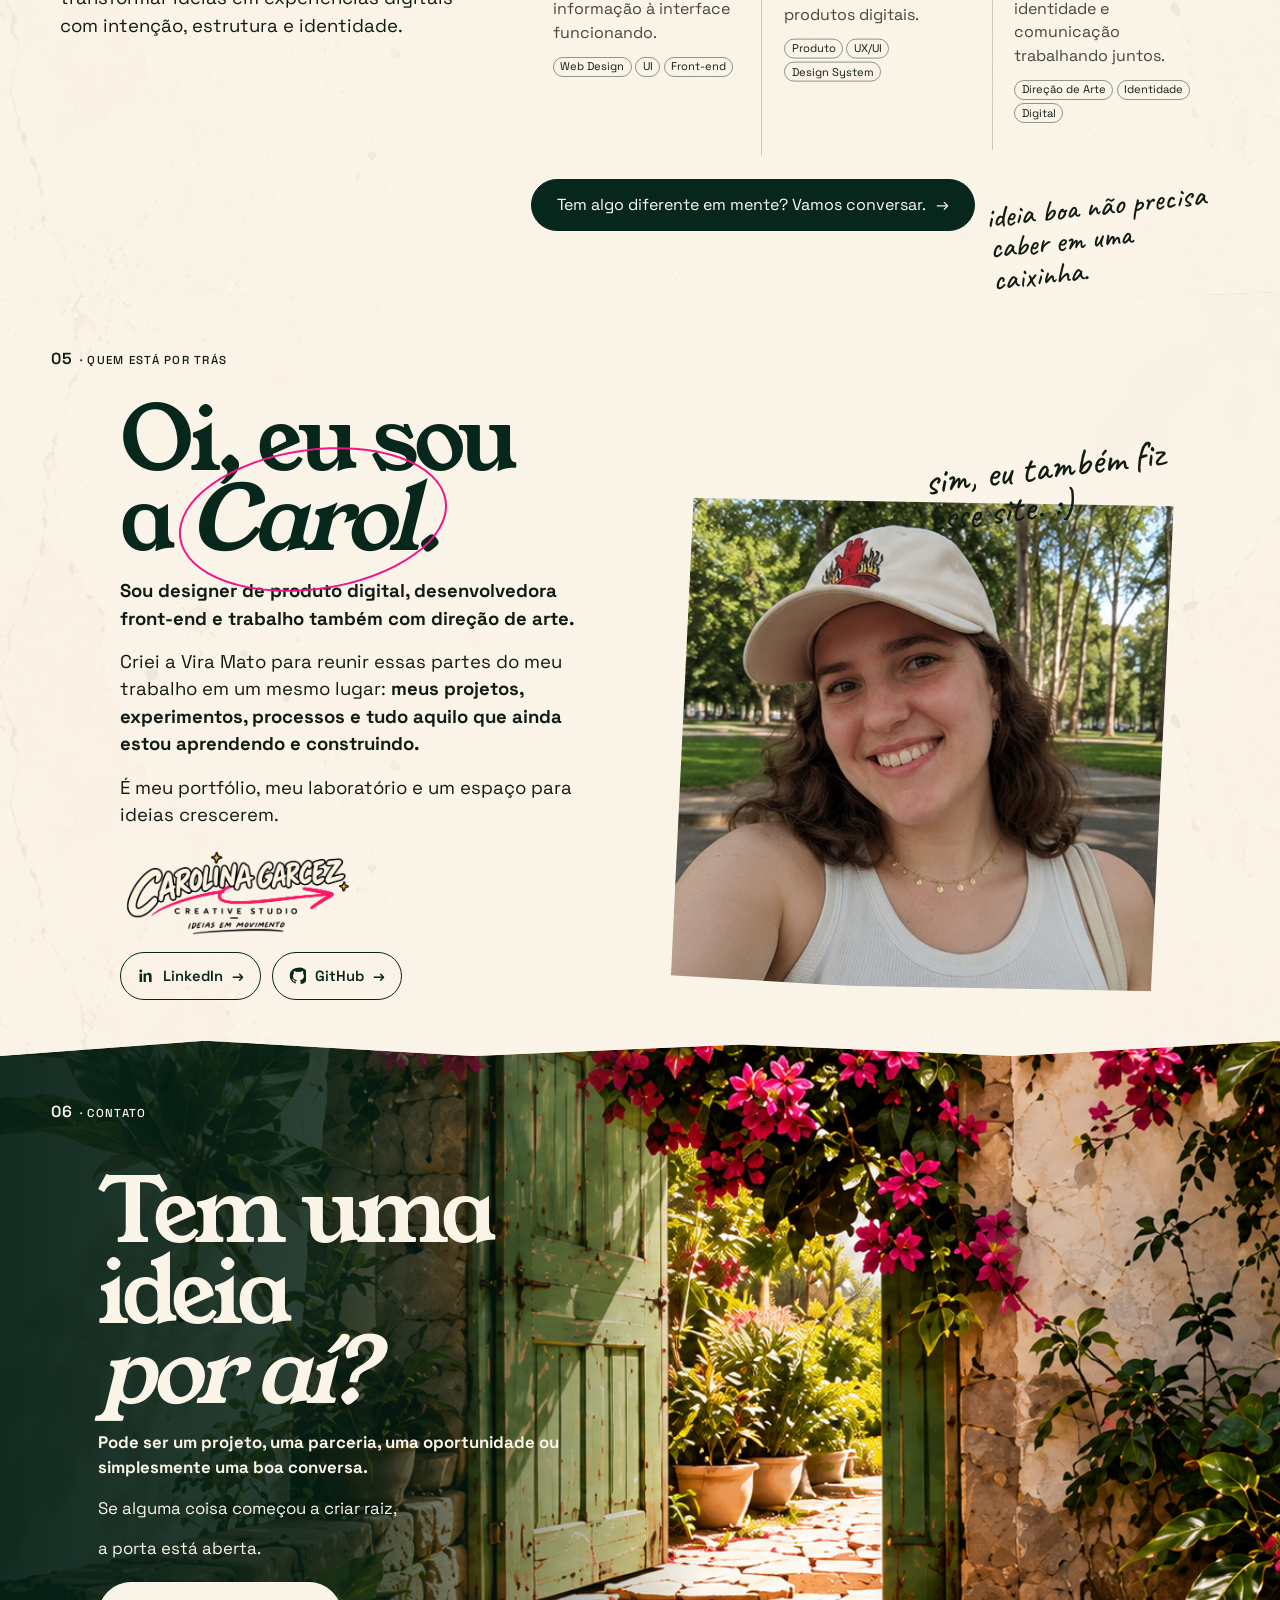
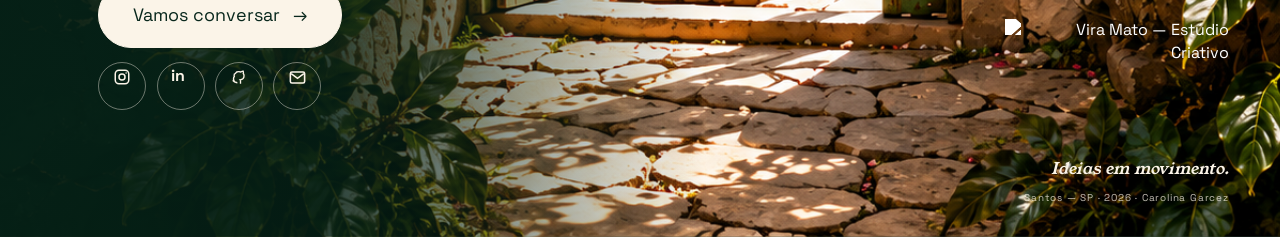
==== commit c70acbe4: "layout finalizado home" ====
--- a/index.html
+++ b/index.html
@@ -32,7 +32,6 @@
 
   <main id="conteudo">
     <h1 class="sr-only">Vira Mato — Estúdio Criativo</h1>
-    <div class="growth-line" aria-hidden="true"><svg viewBox="0 0 1200 3600" preserveAspectRatio="none"><path class="growth-path" d="M530 0 C480 180 650 270 550 430 S370 660 510 830 S790 1000 640 1170 S410 1400 560 1580 S800 1760 650 1940 S400 2160 550 2340 S790 2540 640 2720 S420 2940 560 3120 S740 3340 630 3600"/><path class="growth-leaf" d="M535 790 C660 710 735 725 770 805 C685 855 600 845 535 790Z"/><path class="growth-leaf" d="M640 1510 C525 1430 455 1445 420 1525 C500 1570 580 1560 640 1510Z"/><path class="growth-leaf" d="M565 2300 C680 2220 755 2235 790 2315 C710 2360 630 2350 565 2300Z"/><path class="growth-leaf" d="M640 3060 C525 2980 455 2995 420 3075 C500 3120 580 3110 640 3060Z"/></svg></div>
     <section class="hero section" id="inicio" aria-label="Vira Mato — Estúdio Criativo">
       <div class="hero-meta section-meta"><span class="section-number">01</span></div>
       <div class="hero-copy">
@@ -41,7 +40,6 @@
         <div class="hero-actions"><a class="button button-dark" href="#projetos">Ver projetos <span aria-hidden="true">↓</span></a><a class="button button-outline" href="#perfil">Sobre mim <span aria-hidden="true">→</span></a></div>
       </div>
       <figure class="hero-media"><img width="2109" height="745" src="./assets/banners/hero.png" alt="Composição botânica com folhagens e porta verde da Vira Mato" fetchpriority="high" decoding="async"></figure>
-      <p class="handwritten hero-note" data-reveal="tilt">mesma ideia,<br> diferentes possibilidades.</p>
       <svg class="pink-trail" viewBox="0 0 700 240" aria-hidden="true"><path d="M8 188 C150 168 85 92 210 108 S318 196 426 145 S560 100 690 26"/></svg>
       <div class="hero-index" aria-hidden="true">VM—001</div>
     </section>
@@ -57,29 +55,31 @@
         </div>
         <figure class="about-sprout"><img width="1430" height="1100" src="./assets/Referencias fotos/raizes.png" alt="Raízes e broto em fotografia botânica" loading="lazy" decoding="async"></figure>
       </div>
-      <p class="about-quote handwritten" data-reveal="tilt">algumas ideias crescem. outras mudam de caminho. e tudo bem.</p>
+      <div class="about-quote handwritten" data-reveal="tilt">
+        <p class="about-quote-lead">Vira Mato não é sobre plantas.<br>É sobre crescimento.</p>
+        <p>A planta representa a ideia.<br>A raiz representa aquilo que sustenta.</p>
+        <p>Porque as ideias não precisam nascer prontas.<br>Elas precisam encontrar espaço para crescer.</p>
+      </div>
     </section>
 
     <section class="projects section" id="projetos" aria-labelledby="projects-title">
       <div class="section-meta"><span><span class="section-number">03</span> · PROJETOS</span></div>
-      <div class="project-heading"><div><h2 id="projects-title">Projetos que<br>ganham <em>forma.</em></h2><p class="projects-intro">Projetos onde exploro diferentes maneiras de unir ideia, estrutura, design e tecnologia. Cada um nasceu de um contexto diferente — e encontrou seu próprio caminho.</p></div><p class="handwritten project-aside">diferentes ideias.<br>diferentes caminhos.</p></div>
-      <img class="projects-botanical projects-botanical-top" src="./assets/botanicos/folhas.png" alt="" aria-hidden="true" width="444" height="781" loading="lazy" decoding="async">
-      <img class="projects-botanical projects-botanical-side" src="./assets/botanicos/verde-escuro.png" alt="" aria-hidden="true" width="540" height="781" loading="lazy" decoding="async">
+      <div class="project-heading"><div><h2 id="projects-title">Projetos que<br>ganham <em>forma.</em></h2><p class="projects-intro">Projetos onde exploro diferentes maneiras de unir ideia, estrutura, design e tecnologia. Cada um nasceu de um contexto diferente — e encontrou seu próprio caminho.</p></div></div>
       <div class="project-list">
         <article class="project project-one" data-reveal="slide">
-          <div class="project-media"><img width="1545" height="370" src="./assets/Projetos/rubiatimes.png" alt="Mockup do projeto Rubia Times" loading="lazy" decoding="async"></div>
-          <div class="project-copy"><h3>Rubia Times</h3><p>Porque algumas histórias não cabem em um cartão de aniversário. Então eu fiz um jornal inteiro.</p><ul class="tag-list" aria-label="Tecnologias e disciplinas"><li>Web Design</li><li>Front-end</li><li>Criação de Conteúdo</li></ul><a class="text-link" href="#contato">Ver projeto <span aria-hidden="true">↗</span></a></div>
+          <div class="project-media"><img width="1545" height="370" src="./assets/Projetos/rubiatimes.png" alt="Mockup do projeto Rubia Times" loading="eager" decoding="async"></div>
+          <div class="project-copy"><h3>Rubia Times</h3><p>Porque algumas histórias não cabem em um cartão de aniversário. Então eu fiz um jornal inteiro.</p><ul class="tag-list" aria-label="Tecnologias e disciplinas"><li>Web Design</li><li>Front-end</li><li>Criação de Conteúdo</li></ul><span>Case em preparação</span></div>
         </article>
         <article class="project project-two" data-reveal="rise">
-          <div class="project-media"><img width="1232" height="586" src="./assets/Projetos/equilibrivm.webp" alt="Mockup do projeto Equilibrivm Experience" loading="lazy" decoding="async"></div>
-          <div class="project-copy"><h3>Equilibrivm Experience</h3><p>Uma experiência digital inspirada na expectativa pela chegada da turnê do álbum Equilibrivm, da cantora Anitta.</p><ul class="tag-list" aria-label="Tecnologias e disciplinas"><li>Web Design</li><li>UI</li><li>Front-end</li></ul><a class="text-link" href="#contato">Ver projeto <span aria-hidden="true">↗</span></a></div>
+          <div class="project-media"><img width="1232" height="586" src="./assets/Projetos/equilibrivm.webp" alt="Mockup do projeto Equilibrivm Experience" loading="eager" decoding="async"></div>
+          <div class="project-copy"><h3>Equilibrivm Experience</h3><p>Uma experiência digital inspirada na expectativa pela chegada da turnê do álbum Equilibrivm, da cantora Anitta.</p><ul class="tag-list" aria-label="Tecnologias e disciplinas"><li>Web Design</li><li>Front-end</li></ul><a class="text-link" href="./projects/equilibrivm/index.html">Ver projeto <span aria-hidden="true">→</span></a></div>
         </article>
         <article class="project project-three" data-reveal="tilt">
-          <div class="project-media"><img width="1913" height="902" src="./assets/Projetos/keep.going().webp" alt="Mockup do projeto interativo Keep Going" loading="lazy" decoding="async"></div>
-          <div class="project-copy"><h3>Keep Going</h3><p>Uma pequena pausa digital para te lembrar de continuar. Projeto interativo.</p><ul class="tag-list" aria-label="Tecnologias e disciplinas"><li>JavaScript</li><li>Front-end</li><li>Interação</li><li>UX, UI e conteúdo</li></ul><a class="text-link" href="#contato">Ver projeto <span aria-hidden="true">↗</span></a></div>
+          <div class="project-media"><img width="1913" height="902" src="./assets/Projetos/keep.going().webp" alt="Mockup do projeto interativo Keep Going" loading="eager" decoding="async"></div>
+          <div class="project-copy"><h3>Keep Going</h3><p>Uma pequena pausa digital para te lembrar de continuar. Projeto interativo.</p><ul class="tag-list" aria-label="Tecnologias e disciplinas"><li>JavaScript</li><li>Front-end</li><li>UX, UI e conteúdo</li></ul><a class="text-link" href="./projects/keep-going/index.html">Ver projeto <span aria-hidden="true">→</span></a></div>
         </article>
       </div>
-      <div class="projects-end"><p class="handwritten">Em constante movimento.</p><p>Novos estudos, experimentos e projetos vão criando raiz por aqui.</p><span class="text-link disabled-link" aria-disabled="true">Ver todos os projetos <span aria-hidden="true">→</span></span></div>
+      <div class="projects-end"><p class="handwritten projects-end-title">Em constante movimento.</p><p class="projects-end-copy">Novos estudos, experimentos e projetos vão criando raiz por aqui.</p><span class="text-link disabled-link" aria-disabled="true">Ver todos os projetos <span aria-hidden="true">→</span></span></div>
     </section>
 
     <section class="services section paper-section" id="servicos" aria-labelledby="services-title">
@@ -103,7 +103,16 @@
           <p>Criei a Vira Mato para reunir essas partes do meu trabalho em um mesmo lugar: <strong>meus projetos, experimentos, processos e tudo aquilo que ainda estou aprendendo e construindo.</strong></p>
           <p>É meu portfólio, meu laboratório e um espaço para ideias crescerem.</p>
           <p class="signature"><strong>Carolina Garcez</strong><span>Produto Digital · Front-end · Direção de Arte</span></p>
-          <div class="profile-links"><a class="text-link" href="https://www.linkedin.com/">LinkedIn <span aria-hidden="true">↗</span></a><a class="text-link" href="https://github.com/">GitHub <span aria-hidden="true">↗</span></a></div>
+          <div class="profile-links">
+            <a href="https://www.linkedin.com/in/carolinagarcez" target="_blank" rel="noopener noreferrer" aria-label="LinkedIn de Carolina Garcez">
+              <svg aria-hidden="true" viewBox="0 0 24 24"><path fill="currentColor" d="M5.2 3.5a2 2 0 1 0 0 4 2 2 0 0 0 0-4ZM3.5 9h3.4v11.5H3.5V9Zm5.5 0h3.3v1.6h.1A3.6 3.6 0 0 1 15.7 8c3.5 0 4.2 2.3 4.2 5.2v7.3h-3.5V14c0-1.5 0-3.3-2-3.3s-2.3 1.6-2.3 3.2v6.6H9V9Z"/></svg>
+              LinkedIn <span aria-hidden="true">→</span>
+            </a>
+            <a href="https://github.com/CarolinaGarcez" target="_blank" rel="noopener noreferrer" aria-label="GitHub de Carolina Garcez">
+              <svg aria-hidden="true" viewBox="0 0 24 24"><path fill="currentColor" d="M12 .9a11.1 11.1 0 0 0-3.5 21.6c.6.1.8-.3.8-.6v-2.1c-3.2.7-3.9-1.4-3.9-1.4-.5-1.3-1.3-1.6-1.3-1.6-1-.7.1-.7.1-.7 1.1.1 1.7 1.1 1.7 1.1 1 .1.8 2.7 4.2 1.9.1-.7.4-1.2.7-1.5-2.6-.3-5.3-1.3-5.3-5.8 0-1.3.5-2.3 1.2-3.1-.1-.3-.5-1.5.1-3.1 0 0 1-.3 3.2 1.2a11 11 0 0 1 5.8 0C17.9 5.3 19 5.6 19 5.6c.6 1.6.2 2.8.1 3.1.8.8 1.2 1.8 1.2 3.1 0 4.5-2.7 5.5-5.3 5.8.4.4.8 1 .8 2v3.1c0 .3.2.7.8.6A11.1 11.1 0 0 0 12 .9Z"/></svg>
+              GitHub <span aria-hidden="true">→</span>
+            </a>
+          </div>
         </div>
         <p class="handwritten profile-note" data-reveal="tilt">sim, eu também fiz esse site. :)</p>
       </div>
@@ -113,6 +122,7 @@
       <div class="section-meta"><span><span class="section-number">06</span> · CONTATO</span></div>
       <div class="contact-layout"><div class="contact-copy"><h2 id="contact-title">Tem uma ideia<br><em>por aí?</em></h2>
         <p class="lead"><strong>Pode ser um projeto, uma parceria, uma oportunidade ou simplesmente uma boa conversa.</strong></p><p>Se alguma coisa começou a criar raiz,</p><p class="door-line">a porta está aberta.</p><a class="button button-light contact-cta" href="mailto:oi@viramato.studio">Vamos conversar <span aria-hidden="true">→</span></a>
+        <nav class="social-links" aria-label="Redes sociais"><a href="https://www.instagram.com/viramato.estudio?stkn=OXd5aTd6YzNsdjFi" target="_blank" rel="noopener noreferrer" aria-label="Instagram da Vira Mato">Instagram <span aria-hidden="true">↗</span></a><a href="https://www.linkedin.com/in/carolinagarcez" target="_blank" rel="noopener noreferrer" aria-label="LinkedIn de Carolina Garcez">LinkedIn <span aria-hidden="true">↗</span></a><a href="https://github.com/CarolinaGarcez" target="_blank" rel="noopener noreferrer" aria-label="GitHub de Carolina Garcez">GitHub <span aria-hidden="true">↗</span></a><a href="mailto:estudioviramato@gmail.com" aria-label="E-mail da Vira Mato">E-mail <span aria-hidden="true">↗</span></a></nav>
         <p class="handwritten contact-note" data-reveal="tilt">vai que cria raiz?</p>
       </div>
       </div>
@@ -120,8 +130,7 @@
         <button class="door-trigger" type="button" aria-label="Abrir a porta e continuar a experiência" aria-expanded="false" aria-controls="door-reveal"></button>
         <div class="door-reveal" id="door-reveal"><p>Continua crescendo.</p><a class="door-entry" href="mailto:oi@viramato.studio">Entre <span aria-hidden="true">→</span></a></div>
       </div>
-      <nav class="social-links" aria-label="Redes sociais"><a href="https://instagram.com/">Instagram <span aria-hidden="true">↗</span></a><a href="https://www.linkedin.com/">LinkedIn <span aria-hidden="true">↗</span></a><a href="https://github.com/">GitHub <span aria-hidden="true">↗</span></a><a href="mailto:oi@viramato.studio">E-mail <span aria-hidden="true">↗</span></a></nav>
-      <footer class="site-footer"><img width="1536" height="1024" src="./assets/logos/logo-branco.png" alt="Vira Mato — Estúdio Criativo" loading="lazy" decoding="async"><p>Ideias em movimento.</p><small>Santos — SP · 2026 · Carolina Garcez</small></footer>
+      <footer class="site-footer"><img width="1536" height="1024" src="./assets/logos/Logo Brush completo footer.png" alt="Vira Mato — Estúdio Criativo" loading="lazy" decoding="async"><p>Ideias em movimento.</p><small>Santos — SP · 2026 · Carolina Garcez</small></footer>
     </section>
   </main>
 </body>
--- a/css/variables.css
+++ b/css/variables.css
@@ -12,13 +12,6 @@
   --container-width: 96rem;
   --container-gutter: clamp(1.1rem, 4vw, 3.5rem);
   --transition-standard: 220ms ease;
-  --growth-progress: .035;
-  --growth-path-length: 5000;
   --hero-drift: 0px;
   --sprout-drift: 0px;
-  --profile-drift: 0px;
-  --leaf-one: 0;
-  --leaf-two: 0;
-  --leaf-three: 0;
-  --leaf-four: 0;
 }
--- a/css/style.css
+++ b/css/style.css
@@ -10,8 +10,8 @@
 h1 { font-size: clamp(4.5rem, 7vw, 7rem); }
 h2 { font-size: clamp(2.8rem, 4.5vw, 5rem); }
 h1 em, h2 em { font-weight: 400; }
-.site-header { position: fixed; z-index: 20; inset: 0 0 auto; display: grid; grid-template-columns: minmax(13rem,1fr) auto minmax(13rem,1fr); align-items: center; min-height: 5.8rem; padding: .5rem var(--container-gutter); color: var(--color-primary); transition: background var(--transition-standard), box-shadow var(--transition-standard), min-height var(--transition-standard); }
-.site-header.is-scrolled { min-height: 4.5rem; background: rgb(245 237 221 / 94%); box-shadow: 0 1px 0 var(--color-rule); backdrop-filter: blur(12px); }
+.site-header { position: fixed; z-index: 20; inset: 0 0 auto; display: grid; grid-template-columns: minmax(13rem,1fr) auto minmax(13rem,1fr); align-items: center; min-height: 5.8rem; padding: .5rem var(--container-gutter); border-bottom: 1px solid rgb(8 39 28 / 10%); background: rgb(245 237 221 / 97%); color: var(--color-primary); transition: background var(--transition-standard), box-shadow var(--transition-standard), min-height var(--transition-standard); }
+.site-header.is-scrolled { min-height: 4.5rem; background: var(--color-background); box-shadow: 0 1px 0 var(--color-rule); }
 .wordmark { display: block; width: clamp(12rem, 14vw, 15rem); }
 .wordmark img { width: 100%; height: auto; }
 .site-nav { grid-column: 2; display: flex; align-items: center; gap: clamp(1.6rem, 3vw, 3.3rem); font-size: clamp(.9rem, 1vw, 1.05rem); letter-spacing: .045em; text-transform: uppercase; }
@@ -19,6 +19,7 @@
 .site-nav a:not(.nav-cta)::after { position: absolute; right: 0; bottom: -.27rem; left: 0; height: 1px; background: var(--color-accent); content: ''; transform: scaleX(0); transform-origin: left; transition: transform var(--transition-standard); }
 .site-nav a:not(.nav-cta):hover::after, .site-nav a:not(.nav-cta):focus-visible::after { transform: scaleX(1); }
 .nav-cta { position: absolute; right: var(--container-gutter); display: inline-flex; align-items: center; justify-content: center; gap: .8rem; min-height: 3.35rem; padding: .9rem 1.9rem; border-radius: 999px; background: var(--color-primary); color: var(--color-paper); font-size: clamp(.95rem, 1.05vw, 1.08rem); white-space: nowrap; transition: transform var(--transition-standard), background var(--transition-standard); }
+.nav-cta span { line-height: 1; translate: 0 -1px; }
 .nav-cta:hover { transform: translateY(-2px); background: #174b35; }
 .nav-cta span, .button span { display: inline-block; transition: transform var(--transition-standard); }
 .nav-cta:hover span, .button:hover span { transform: translateX(3px); }
@@ -44,7 +45,6 @@
 .button-dark { background: var(--color-primary); color: #fffdf3; }.button-dark:hover { transform: translateY(-2px); background: #174b35; }
 .button-outline { background: rgb(251 244 232 / 38%); color: var(--color-primary); }.button-outline:hover { transform: translateY(-2px); background: var(--color-primary); color: white; }
 .handwritten { color: var(--color-text); font: 500 clamp(1.5rem, 2.2vw, 2rem)/1.08 var(--font-handwritten); }
-.hero-note { position: absolute; z-index: 4; top: 8.4rem; left: 44%; width: 9rem; text-shadow: 0 0 3px var(--color-paper), 0 0 7px var(--color-paper); transform: rotate(-8deg); }
 .pink-trail { position: absolute; z-index: 3; right: 4%; bottom: 2.4rem; width: 49%; overflow: visible; pointer-events: none; }
 .pink-trail path { fill: none; stroke: var(--color-accent); stroke-width: 3; stroke-linecap: round; stroke-dasharray: 900; stroke-dashoffset: 0; }
 .hero-index { position: absolute; right: 1.5rem; bottom: 2rem; color: var(--color-primary); font-size: .58rem; letter-spacing: .16em; writing-mode: vertical-rl; }
@@ -55,11 +55,12 @@
 .about-copy h2 { max-width: 40rem; margin-bottom: .85rem; font-size: clamp(3.2rem, 4.8vw, 4.4rem); }
 .about-copy h2 em, .profile-copy h2 em, .contact h2 em, .services-heading h2 em { position: relative; white-space: nowrap; }
 .about-copy h2 em::after, .profile-copy h2 em::after { position: absolute; inset: -.08em -.12em; border: 2px solid var(--color-accent); border-radius: 50%; content: ''; transform: rotate(-8deg); }
-.contact h2 em::after, .services-heading h2 em::after { position: absolute; right: -3%; bottom: -.06em; left: -4%; height: .13em; border-bottom: 2px solid var(--color-accent); content: ''; transform: rotate(-3deg); }
 .about-copy > p { max-width: 38rem; margin-top: .55rem; color: #353a32; font-size: 1rem; line-height: 1.42; }
 .about-sprout { position: absolute; z-index: 2; top: -1rem; left: 38%; width: 52%; height: 27rem; transform: rotate(1deg); translate: 0 var(--sprout-drift); }
 .about-sprout img { width: 100%; height: 100%; object-fit: contain; object-position: center; }
-.about-quote { position: absolute; z-index: 4; right: 1%; bottom: 2rem; width: 12rem; font-size: clamp(1.5rem,2vw,1.9rem); transform: rotate(3deg); }
+.about-quote { position: absolute; z-index: 4; right: 2%; bottom: 1.2rem; width: min(37%, 31rem); font-size: clamp(1.45rem,1.8vw,1.85rem); line-height: 1.18; transform: rotate(2deg); }
+.about-quote p + p { margin-top: .75rem; }
+.about-quote-lead { font-size: 1.14em; font-weight: 600; }
 .text-link { position: relative; display: inline-flex; align-items: center; gap: .55rem; width: fit-content; padding-bottom: .18rem; color: var(--color-primary); font-size: .9rem; font-weight: 700; transition: color var(--transition-standard), gap var(--transition-standard); }
 .text-link::after { position: absolute; right: 0; bottom: 0; left: 0; height: 1px; background: var(--color-accent); content: ''; transform: scaleX(0); transform-origin: left; transition: transform var(--transition-standard); }
 .text-link span { transition: transform var(--transition-standard); }.text-link:hover, .text-link:focus-visible { gap: .7rem; color: var(--color-primary); }.text-link:hover::after, .text-link:focus-visible::after { transform: scaleX(1); }.text-link:hover span { transform: translate(2px,0); }
@@ -68,9 +69,9 @@
 .projects .section-meta, .projects h2 { color: var(--color-paper); }
 .contact .section-meta { color: var(--color-paper); }
 .project-heading { position: relative; z-index: 2; width: 33%; min-height: 25rem; padding: 2rem 0 1rem 2%; }
+.project-heading > div { width: 100%; }
 .project-heading h2 { max-width: 27rem; font-size: clamp(3rem,3.9vw,4.1rem); line-height: .96; }
 .projects-intro { max-width: 21rem; margin-top: .9rem; font-size: 1rem; line-height: 1.42; }
-.project-aside { position: absolute; left: 25%; bottom: 0; width: 11rem; color: var(--color-paper); font-size: 1.65rem; line-height: 1.05; transform: rotate(-7deg); }
 .project-list { position: absolute; z-index: 3; top: 5.8rem; right: 6%; left: 36%; display: flex; align-items: flex-start; gap: .8rem; }
 .project { position: relative; flex: 1 1 0; min-width: 0; overflow: hidden; background: var(--color-paper); color: var(--color-text); transition: transform 260ms ease; }
 .project-one { margin-top: 1.1rem; transform: rotate(-.45deg); box-shadow: -4px 12px 19px rgb(0 0 0 / 25%); }.project-two { margin-top: -.25rem; transform: rotate(.8deg); box-shadow: 2px 15px 22px rgb(0 0 0 / 29%); }.project-three { margin-top: .8rem; transform: rotate(0); box-shadow: 6px 9px 17px rgb(0 0 0 / 24%); }
@@ -87,9 +88,10 @@
 .tag-list li { padding: .13rem .4rem; border: 1px solid rgb(8 39 28 / 45%); border-radius: 999px; font-size: .6rem; line-height: 1.2; }
 .project .tag-list li { padding: .16rem .45rem; font-size: .65rem; }
 .projects .text-link { font-size: .9rem; }
-.projects-end { position: absolute; right: 1.5%; bottom: 2.2rem; width: 11rem; font-size: .88rem; line-height: 1.4; }
-.projects-end .handwritten { margin-bottom: .55rem; color: var(--color-paper); font-size: 1.85rem; transform: rotate(-4deg); }
-.projects-end p + p { margin-bottom: .5rem; }
+.projects-end { position: relative; display: flex; flex-direction: column; align-items: center; width: min(92%, 46rem); margin: 3rem auto 0; color: var(--color-paper); line-height: 1.45; text-align: center; }
+.projects-end-title { margin: 0; font-size: clamp(2rem, 3vw, 2.8rem); line-height: 1.05; }
+.projects-end-copy { max-width: 34rem; margin: .6rem 0 0; font-size: 1rem; }
+.projects-end .disabled-link { display: inline-flex; margin-top: 1rem; padding: .35rem .2rem; border-bottom: 1px solid currentColor; color: var(--color-paper); font-size: .95rem; opacity: .9; }
 .disabled-link { opacity: .65; pointer-events: none; }
 .services { display: grid; grid-template-columns: minmax(25rem, 1fr) minmax(0, 2.35fr); column-gap: 2rem; align-items: center; min-height: 24rem; padding-block: 2.6rem 3rem; isolation: isolate; }
 .services::before { position: absolute; z-index: -1; inset: 0; left: 50%; width: 100vw; transform: translateX(-50%); background-color: var(--color-paper); background-image: linear-gradient(rgb(251 244 232 / 94%),rgb(251 244 232 / 94%)),url("../assets/fundo/textura papel.png"); background-position: center; background-size: cover; clip-path: polygon(0 1%,20% 0,42% 1.5%,64% 0,84% 1.2%,100% 0,100% 98%,79% 100%,57% 98.5%,35% 100%,15% 98%,0 100%); content: ''; }
@@ -114,8 +116,14 @@
 .profile-copy h2 { font-size: clamp(3.8rem,5vw,5rem); }
 .profile-copy > p:not(.signature) { margin-top: .6rem; font-size: 1.04rem; line-height: 1.45; }
 .signature { margin-top: 1rem; color: var(--color-primary); font: 500 1.8rem var(--font-handwritten); }.signature strong, .signature span { display: block; }.signature span { margin-top: .15rem; font: .82rem/1.35 var(--font-interface); }
-.profile-links { display: flex; gap: .55rem; margin-top: .65rem; }
-.profile-media { position: absolute; z-index: 1; top: -1.8rem; right: 2%; width: 56%; height: 30rem; transform: rotate(1deg); translate: 0 var(--profile-drift); }
+.profile-links { display: flex; flex-wrap: wrap; gap: .65rem; margin-top: 1rem; }
+.profile-links a { display: inline-flex; align-items: center; justify-content: center; gap: .55rem; min-height: 3rem; padding: .68rem 1rem; border: 1px solid var(--color-primary); border-radius: 999px; color: var(--color-primary); font-size: .92rem; font-weight: 600; transition: background-color var(--transition-standard), color var(--transition-standard); }
+.profile-links a:hover { background: var(--color-primary); color: var(--color-paper); }
+.profile-links a:focus-visible { outline: 2px solid var(--color-accent); outline-offset: 3px; }
+.profile-links svg { width: 1.1rem; height: 1.1rem; flex: 0 0 auto; }
+.profile-links a span { transition: transform var(--transition-standard); }
+.profile-links a:hover span { transform: translateX(2px); }
+.profile-media { position: absolute; z-index: 1; top: -1.8rem; right: 2%; width: 56%; height: 30rem; transform: rotate(1deg); }
 .profile-media img { width: 100%; height: 100%; object-fit: cover; object-position: center 44%; clip-path: polygon(3% 0,100% 2%,97% 100%,0 96%); }
 .profile-note { position: absolute; z-index: 4; top: .3rem; right: 5%; font-size: clamp(1.7rem,2.5vw,2.2rem); transform: rotate(-7deg); }
 .contact { z-index: 1; width: 100%; max-width: none; min-height: 35rem; margin-top: -1.2rem; padding-block: 3rem 1rem; padding-inline: max(var(--container-gutter),calc((100vw - 84rem)/2)); overflow: hidden; isolation: isolate; background-color: var(--color-primary); background-image: url("../assets/banners/porta aberta footer.png"); background-repeat: no-repeat; background-position: center; background-size: cover; clip-path: polygon(0 1%,18% 0,41% 1.5%,64% 0,83% 1.2%,100% 0,100% 100%,0 100%); }
@@ -139,11 +147,6 @@
 .site-footer { position: absolute; z-index: 4; right: max(var(--container-gutter),calc((100vw - 84rem)/2)); bottom: 2.4rem; display: flex; flex-direction: column; align-items: flex-end; gap: .45rem; width: 13rem; color: var(--color-paper); text-align: right; }
 .site-footer img { width: 10.5rem; max-height: 5.5rem; object-fit: contain; object-position: right; }.site-footer p { font: italic 1.2rem var(--font-editorial); }.site-footer small { font-size: .72rem; letter-spacing: .08em; }
 .service-cta.button { min-height: 2.2rem; padding: .4rem .9rem; border: 0; border-radius: 999px; font-size: .63rem; }
-.growth-line { position: absolute; z-index: 2; inset: 20rem auto 2rem 2%; width: min(96%,86rem); pointer-events: none; opacity: .32; }
-.growth-line svg { width: 100%; height: 100%; overflow: visible; }.growth-path { fill: none; stroke: #315c3d; stroke-width: 3; stroke-linecap: round; stroke-dasharray: var(--growth-path-length); stroke-dashoffset: calc(var(--growth-path-length) * (1 - var(--growth-progress))); }.growth-leaf { fill: #71884a; stroke: #315c3d; stroke-width: 2; transform-box: fill-box; transform-origin: center; transform: scale(.48); opacity: var(--leaf-one,0); transition: opacity 320ms ease; }
-.growth-leaf:nth-of-type(3) { opacity: var(--leaf-two,0); }
-.growth-leaf:nth-of-type(4) { opacity: var(--leaf-three,0); }
-.growth-leaf:nth-of-type(5) { opacity: var(--leaf-four,0); }
 [data-reveal] { opacity: 1; translate: none; }
 .js-ready [data-reveal] { opacity: 0; transition: opacity 480ms ease,translate 480ms cubic-bezier(.2,.7,.2,1); }
 .js-ready [data-reveal="rise"] { translate: 0 12px; }.js-ready [data-reveal="slide"] { translate: -12px 0; }.js-ready [data-reveal="tilt"] { translate: 0 6px; }
@@ -153,12 +156,10 @@
   :root { --container-gutter: clamp(1.1rem,4vw,2.5rem); }
   .site-nav { gap: .9rem; font-size: .73rem; }.wordmark { width: 8.6rem; }
   .hero { min-height: 38rem; }.hero-copy { width: 52%; margin-top: 2.5rem; }.hero-brand { width: clamp(14rem, 21vw, 18rem); }.hero-lead { max-width: 25rem; font-size: 1.1rem; }
-  .hero-note { left: 56%; }
   .about { min-height: 21rem; }.about-copy { width: 46%; }.about-copy h2 { font-size: clamp(2.8rem,4.4vw,3.7rem); }.about-sprout { left: 45%; width: 48%; height: 23rem; }
   .projects { min-height: 0; padding-block: 3rem 4rem; }.project-heading { width: 100%; min-height: 0; padding: 1.2rem 2% .8rem 3%; }.project-heading h2 { max-width: 34rem; font-size: clamp(3.2rem,5vw,4.2rem); }.projects-intro { max-width: 32rem; font-size: 1rem; }
   .project-list { position: relative; inset: auto; display: grid; grid-template-columns: repeat(2,minmax(0,1fr)); align-items: start; gap: 1.35rem; margin: 1.1rem 3% 0; }.project { width: auto; }.project-one, .project-two, .project-three { margin: 0; }.project-one .project-media { height: clamp(15rem,24vw,17rem); }.project-two .project-media { height: clamp(13.5rem,21vw,15.5rem); }.project-three .project-media { height: clamp(14rem,22vw,16rem); }.project-two { transform: translateY(.65rem) rotate(.6deg); }.project-three { transform: translate(16%,.35rem) rotate(-.6deg); }.projects-end { position: static; width: auto; margin: 3rem 4% 0; font-size: .9rem; }
   .services { grid-template-columns: minmax(20rem,.9fr) minmax(0,2.2fr); column-gap: 1rem; }.services-heading h2 { font-size: clamp(2.8rem,4.5vw,3.6rem); }.services-heading > p { font-size: 1rem; }.service-item { padding-inline: .8rem; }.service-item h3 { font-size: clamp(1.3rem,1.8vw,1.6rem); }.service-item p { font-size: .9rem; }
-  .project-aside { position: static; width: auto; margin: .6rem 0 0 55%; }
   .profile-media { right: 2%; width: 56%; height: 27rem; }
 }
 @media (max-width: 820px) {
@@ -189,12 +190,12 @@
   .section { padding-inline: 1.1rem; }
   .hero { min-height: 44rem; padding-top: 5rem; }.hero::before { background: linear-gradient(90deg,rgb(251 244 232 / 97%) 0%,rgb(251 244 232 / 88%) 52%,transparent 92%); }.hero-media { inset: 0; height: 100%; clip-path: polygon(0 0,100% 0,100% 91%,78% 95%,52% 92%,28% 100%,0 97%); }.hero-media img { object-position: 59% 58%; }.hero .section-meta { padding-inline: .2rem; }
   .hero-copy { width: 94%; margin: 2.6rem 0 0 1%; }.hero-brand { width: min(17rem, 72vw); margin-bottom: 1rem; }.hero-copy-break { display: none; }.hero-lead { max-width: 19rem; margin-top: 1rem; padding-right: .3rem; font-size: 1rem; }.hero-actions { gap: .55rem; }.hero-actions .button { min-height: 2.75rem; padding-inline: 1.1rem; font-size: .9rem; }
-  .hero-note { display: none; }.pink-trail { right: 0; bottom: 1rem; width: 83%; }.hero-index { right: .7rem; bottom: 1rem; }
+  .pink-trail { right: 0; bottom: 1rem; width: 83%; }.hero-index { right: .7rem; bottom: 1rem; }
   .about { min-height: 0; margin-top: -.7rem; padding-block: 2.7rem 2rem; }.about::before { clip-path: polygon(0 1%,22% 0,48% 1.5%,76% 0,100% 1%,100% 99%,76% 100%,50% 98.5%,24% 100%,0 98%); }.about-copy h2 { max-width: 22rem; font-size: clamp(2.35rem,9vw,3rem); }.about-copy > p { max-width: 20rem; font-size: .94rem; }
   .about-sprout { margin: -.25rem 0 .5rem; }.about-quote { width: 9rem; max-width: 50%; margin: -1rem 0 0 auto; font-size: 1rem; text-align: left; transform: translateX(-6rem) rotate(3deg); }
-  .projects { min-height: 0; margin-top: -.5rem; padding-block: 2.7rem 3.5rem; background-position: center; }.project-heading { width: 100%; min-height: 0; padding: 1.2rem 2% .8rem 6%; }.project-heading h2 { max-width: 21rem; font-size: clamp(3rem,11vw,3.8rem); }.projects-intro { max-width: 22rem; margin-top: .7rem; font-size: .95rem; }.project-aside { margin: .9rem 0 0 48%; font-size: 1.55rem; }
+  .projects { min-height: 0; margin-top: -.5rem; padding-block: 2.7rem 3.5rem; background-position: center; }.project-heading { width: 100%; min-height: 0; padding: 1.2rem 2% .8rem 6%; }.project-heading h2 { max-width: 21rem; font-size: clamp(3rem,11vw,3.8rem); }.projects-intro { max-width: 22rem; margin-top: .7rem; font-size: .95rem; }
   .project-list { position: relative; inset: auto; display: flex; flex-direction: column; gap: 1.6rem; padding: .7rem 2% .5rem 7%; }.project { flex: none; width: min(94%,26rem); }.project-one { align-self: flex-start; margin: .4rem 0 0; transform: rotate(-.8deg); }.project-two { align-self: flex-end; margin: 0; transform: translateY(.25rem) rotate(.6deg); }.project-three { align-self: center; margin: 0; transform: translateX(2%) rotate(-.5deg); }
-  .project-media, .project-one .project-media, .project-two .project-media, .project-three .project-media { height: auto; aspect-ratio: 1.25 / 1; }.project-copy { padding: .9rem 1rem 1rem; }.project h3 { font-size: 1.55rem; }.project-copy > p { min-height: 0; font-size: .9rem; }.projects-end { position: static; width: auto; margin: 2.4rem 5% 0 10%; font-size: .88rem; }.projects-end .handwritten { font-size: 1.65rem; }
+  .project-media, .project-one .project-media, .project-two .project-media, .project-three .project-media { height: auto; aspect-ratio: 1.25 / 1; }.project-copy { padding: .9rem 1rem 1rem; }.project h3 { font-size: 1.55rem; }.project-copy > p { min-height: 0; font-size: .9rem; }.projects-end { position: static; width: auto; margin: 2.4rem 5% 0 10%; font-size: .88rem; }
   .services { display: block; min-height: 0; padding-block: 2.7rem 3rem; }.services-heading { padding: 1.2rem 2% .8rem 6%; }.services-heading h2 { font-size: clamp(2.7rem,10.5vw,3.7rem); }.services-heading > p { max-width: 22rem; margin-top: .55rem; font-size: .86rem; }.service-list { display: block; margin: .4rem 2% 0 7%; }.service-item { display: grid; grid-template-columns: 2.5rem 1fr; gap: .15rem .65rem; padding: .85rem 0; border: 0; border-top: 1px solid var(--color-rule); transform: none; }.service-number { grid-row: span 3; margin: .15rem 0 0; }.service-item h3 { min-height: 0; font-size: 1.2rem; }.service-item p { min-height: 0; margin-top: .3rem; font-size: .82rem; }.service-item .tag-list { grid-column: 2; margin: .35rem 0 0; }.service-note { right: 3%; bottom: .7rem; font-size: 1rem; }.service-cta { margin: .95rem 0 0 7%; font-size: .78rem; }
   .profile { min-height: 0; margin-top: -.6rem; padding-block: 2.7rem 3rem; }.profile::before { clip-path: polygon(0 1%,22% 0,48% 1.5%,76% 0,100% 1%,100% 99%,76% 100%,50% 98.5%,24% 100%,0 98%); }.profile-layout { display: flex; flex-direction: column; align-items: stretch; min-height: 0; gap: 1.2rem; padding: 1rem 3% 0 6%; }.profile-copy { width: 100%; }.profile-copy h2 { font-size: 3.5rem; }.profile-copy > p:not(.signature) { max-width: 27rem; font-size: .98rem; }.profile-media { position: relative; top: auto; right: auto; order: -1; width: 96%; height: 24rem; margin: 0 0 0 2%; }.profile-note { top: 20rem; right: -1%; font-size: 1.55rem; }
   .contact { margin-top: -.7rem; min-height: 40rem; padding: 2.7rem 1.1rem 0; background-position: 58% center; background-size: auto 100%; }.contact::before { background: linear-gradient(90deg,rgb(5 32 22 / 96%) 0%,rgb(5 32 22 / 84%) 54%,transparent 100%); }.contact-layout { min-height: 32rem; padding: 1.8rem 0 1rem 4%; }.contact-copy { width: min(75%,20rem); }.contact h2 { font-size: 3.5rem; }.contact-cta { min-height: 3rem; padding-inline: 1.25rem; font-size: .95rem; }.contact-copy > p:not(.handwritten) { font-size: .84rem; }.contact-note { margin-left: 52%; font-size: 1.35rem; }.door-interaction { top: 20%; bottom: 25%; left: 27%; width: 57%; }.door-reveal { inset: 8%; }.social-links { gap: 1rem; margin-top: .8rem; font-size: .88rem; }
@@ -206,11 +207,7 @@
 .project-heading { width: 100%; min-height: 18rem; padding: 3.5rem 5% 2rem; }
 .project-heading h2 { max-width: 43rem; font-size: clamp(4.5rem, 7vw, 7.2rem); line-height: .9; }
 .projects-intro { max-width: 38rem; margin-top: 1.35rem; font-size: clamp(1.05rem, 1.35vw, 1.25rem); line-height: 1.45; }
-.project-aside { top: 4.5rem; right: 8%; bottom: auto; left: auto; width: 13rem; font-size: clamp(1.8rem, 2.4vw, 2.5rem); line-height: 1.02; transform: rotate(-7deg); }
 .project-list { position: relative; inset: auto; display: grid; grid-template-columns: repeat(2, minmax(0, 1fr)); align-items: start; gap: 2.5rem 2.2rem; margin: 1rem 5% 0; }
-.projects-botanical { position: absolute; z-index: 0; pointer-events: none; object-fit: contain; opacity: .72; }
-.projects-botanical-top { top: 2rem; right: -2%; width: clamp(10rem, 16vw, 16rem); transform: rotate(12deg); }
-.projects-botanical-side { bottom: 4rem; left: -3%; width: clamp(11rem, 18vw, 18rem); transform: rotate(-18deg); opacity: .52; }
 .project { width: auto; }
 .project-one { grid-column: 1 / -1; width: min(78%, 62rem); justify-self: center; margin: 0 0 1rem; transform: rotate(-.35deg); }
 .project-two { margin-top: .8rem; transform: rotate(.55deg); }
@@ -223,15 +220,12 @@
 .project .tag-list { gap: .35rem; margin: .7rem 0 .8rem; }
 .project .tag-list li { padding: .2rem .55rem; font-size: .72rem; }
 .projects .text-link { font-size: 1rem; }
-.projects-end { display: none; }
-
-@media (max-width: 820px) {
-  .projects-botanical { display: none; }
+
+@media (max-width: 820px) {
   .projects { min-height: 0; padding-block: 3.5rem 4.5rem; }
   .project-heading { min-height: 0; padding: 2rem 5% 1.5rem; }
   .project-heading h2 { max-width: 27rem; font-size: clamp(3.5rem, 12vw, 5rem); }
   .projects-intro { max-width: 32rem; margin-top: 1rem; font-size: 1rem; }
-  .project-aside { position: static; width: 12rem; margin: 1.6rem 0 0 auto; font-size: 1.8rem; }
   .project-list { display: flex; flex-direction: column; gap: 1.8rem; margin: 1.5rem 5% 0; padding: 0; }
   .project, .project-one, .project-two, .project-three { width: 100%; margin: 0; transform: none; }
   .project-media, .project-one .project-media, .project-two .project-media, .project-three .project-media { height: auto; aspect-ratio: 1.25 / 1; }
@@ -323,8 +317,7 @@
 /* Footer: assinatura e navegação visual */
 .contact { background-color: #06281d; }
 .site-footer { width: 17rem; bottom: 2rem; gap: .65rem; }
-.site-footer img { width: 14rem; max-height: 8rem; }
-.site-footer::after { display: block; width: 15rem; height: 4.8rem; background: url("../assets/assinaturas/minha assinatura.png") right center / contain no-repeat; content: ''; }
+.site-footer img { width: 14rem; max-height: 8rem; filter: brightness(0) invert(1); }
 .site-footer p { margin: 0; color: var(--color-paper); font-size: 1rem; }
 .site-footer small { color: rgb(251 244 232 / 78%); }
 .social-links { position: absolute; z-index: 5; right: max(var(--container-gutter),calc((100vw - 84rem)/2)); bottom: 15.5rem; display: flex; gap: .55rem; margin: 0; }
@@ -336,14 +329,13 @@
 .social-links a:nth-child(1)::before { mask-image: url("data:image/svg+xml,%3Csvg xmlns='http://www.w3.org/2000/svg' viewBox='0 0 24 24'%3E%3Crect x='3' y='3' width='18' height='18' rx='5' fill='none' stroke='black' stroke-width='2'/%3E%3Ccircle cx='12' cy='12' r='4' fill='none' stroke='black' stroke-width='2'/%3E%3Ccircle cx='17.5' cy='6.5' r='1'/%3E%3C/svg%3E"); -webkit-mask-image: url("data:image/svg+xml,%3Csvg xmlns='http://www.w3.org/2000/svg' viewBox='0 0 24 24'%3E%3Crect x='3' y='3' width='18' height='18' rx='5' fill='none' stroke='black' stroke-width='2'/%3E%3Ccircle cx='12' cy='12' r='4' fill='none' stroke='black' stroke-width='2'/%3E%3Ccircle cx='17.5' cy='6.5' r='1'/%3E%3C/svg%3E"); }
 .social-links a:nth-child(2)::before { content: 'in'; mask: none; -webkit-mask: none; background: none; color: currentColor; font: 700 1rem/1 var(--font-interface); }
 .social-links a:nth-child(3)::before { mask-image: url("data:image/svg+xml,%3Csvg xmlns='http://www.w3.org/2000/svg' viewBox='0 0 24 24'%3E%3Cpath d='M9 19c-4 1.2-4-2-5.5-2.5M14 21v-3.2c0-1 .1-1.4-.5-2 2.5-.3 5.2-1.2 5.2-5.5 0-1.2-.4-2.2-1-3 .1-.3.4-1.5-.1-3.1 0 0-1-.3-3.1 1.1a10.8 10.8 0 0 0-5.6 0C6.8 7.9 5.8 8.2 5.8 8.2c-.5 1.6-.2 2.8-.1 3.1-.6.8-1 1.8-1 3 0 4.3 2.7 5.2 5.2 5.5' fill='none' stroke='black' stroke-width='1.8'/%3E%3C/svg%3E"); -webkit-mask-image: url("data:image/svg+xml,%3Csvg xmlns='http://www.w3.org/2000/svg' viewBox='0 0 24 24'%3E%3Cpath d='M9 19c-4 1.2-4-2-5.5-2.5M14 21v-3.2c0-1 .1-1.4-.5-2 2.5-.3 5.2-1.2 5.2-5.5 0-1.2-.4-2.2-1-3 .1-.3.4-1.5-.1-3.1 0 0-1-.3-3.1 1.1a10.8 10.8 0 0 0-5.6 0C6.8 7.9 5.8 8.2 5.8 8.2c-.5 1.6-.2 2.8-.1 3.1-.6.8-1 1.8-1 3 0 4.3 2.7 5.2 5.2 5.5' fill='none' stroke='black' stroke-width='1.8'/%3E%3C/svg%3E"); }
-.social-links a:nth-child(4)::before { content: '@'; mask: none; -webkit-mask: none; background: none; color: currentColor; font: 700 1.25rem/1 var(--font-interface); }
+.social-links a[href^="mailto:"]::before { width: 1.2rem; height: 1.2rem; background: currentColor; content: ''; mask: center / contain no-repeat url("data:image/svg+xml,%3Csvg xmlns='http://www.w3.org/2000/svg' viewBox='0 0 24 24'%3E%3Crect x='3' y='5' width='18' height='14' rx='2' fill='none' stroke='black' stroke-width='2'/%3E%3Cpath d='m4 7 8 6 8-6' fill='none' stroke='black' stroke-width='2'/%3E%3C/svg%3E"); -webkit-mask: center / contain no-repeat url("data:image/svg+xml,%3Csvg xmlns='http://www.w3.org/2000/svg' viewBox='0 0 24 24'%3E%3Crect x='3' y='5' width='18' height='14' rx='2' fill='none' stroke='black' stroke-width='2'/%3E%3Cpath d='m4 7 8 6 8-6' fill='none' stroke='black' stroke-width='2'/%3E%3C/svg%3E"); }
 
 @media (max-width: 820px) {
   .social-links { right: 1rem; bottom: 10.5rem; gap: .4rem; }
   .social-links a { width: 2.7rem; height: 2.7rem; }
   .site-footer { right: 1rem; bottom: .7rem; width: 11rem; }
   .site-footer img { width: 9rem; max-height: 5rem; }
-  .site-footer::after { width: 10rem; height: 3.4rem; }
 }
 
 /* Tipografia: escala responsiva e hierarquia de leitura */
@@ -371,7 +363,7 @@
   .section-meta { font-size: .7rem; }
   .section-number { font-size: .95rem; }
   .site-nav { font-size: .9rem; }
-  .handwritten, .project-aside, .service-note, .profile-note, .contact-note { letter-spacing: .01em; }
+  .handwritten, .service-note, .profile-note, .contact-note { letter-spacing: .01em; }
 }
 
 /* Auditoria de aproveitamento: escala e largura sem preencher o vazio intencional */
@@ -427,11 +419,14 @@
   .wordmark { width: min(8.5rem, 44vw); }
   .menu-toggle { width: 2.75rem; height: 2.75rem; }
 
-  .hero { min-height: 44rem; padding-top: 5rem; }
-  .hero-copy { width: 100%; margin: 2.2rem 0 0; }
-  .hero-brand { width: min(17.5rem, 78vw); margin-bottom: 1.15rem; }
-  .hero-lead { max-width: 20rem; font-size: 1rem; line-height: 1.42; }
-  .hero-media img { object-position: 62% 54%; }
+  .hero { min-height: 35rem; padding-top: 4.6rem; padding-bottom: 1.75rem; }
+  .hero::before { z-index: 1; background: linear-gradient(90deg, rgb(251 244 232 / 98%) 0%, rgb(251 244 232 / 91%) 40%, rgb(251 244 232 / 46%) 72%, rgb(251 244 232 / 12%) 100%); }
+  .hero-copy { z-index: 2; width: 100%; margin: .6rem 0 0; }
+  .hero-brand { width: clamp(11.5rem, 48vw, 13.25rem); margin-bottom: .55rem; }
+  .hero-lead { max-width: 20rem; margin-top: .35rem; font-size: 1rem; line-height: 1.35; }
+  .hero-media { z-index: 0; inset: 0; height: auto; }
+  .hero-media img { object-position: 64% 50%; }
+  .hero-actions { margin-top: .8rem; }
   .hero-actions { gap: .65rem; }
   .hero-actions .button { min-height: 3rem; padding-inline: 1.15rem; }
 
@@ -464,7 +459,6 @@
   .social-links a { width: 2.65rem; height: 2.65rem; }
   .site-footer { right: .8rem; width: 10.5rem; }
   .site-footer img { width: 8.5rem; }
-  .site-footer::after { width: 9.5rem; }
 }
 
 /* Tablet: mantém a direção desktop, mas libera a largura necessária */
@@ -488,13 +482,11 @@
 
 /* Mobile/tablet vertical: fluxo natural e anotações fora do conteúdo */
 @media (max-width: 820px) {
-  .hero-note { display: none; }
   .hero-media img { object-position: 60% 55%; }
   .project-list { position: relative; inset: auto; }
   .project, .project-one, .project-two, .project-three { position: relative; }
-  .about-quote, .project-aside, .service-note, .profile-note, .contact-note { position: static; }
+  .about-quote, .service-note, .profile-note, .contact-note { position: static; }
   .about-quote { margin-top: 1rem; }
-  .project-aside { margin-top: 1.4rem; }
   .service-note { margin-top: 1.5rem; }
   .profile-note, .contact-note { margin-top: 1.25rem; }
   .social-links { flex-wrap: wrap; }
@@ -518,9 +510,16 @@
   .about-quote { position: static; margin: 1rem 3% 0 auto; }
 }
 
+@media (max-width: 430px) {
+  .about { padding-block: 2.4rem 1.5rem; }
+  .about-composition { padding-top: .85rem; }
+  .about-sprout { width: 100%; max-width: 27rem; aspect-ratio: 1.4 / 1; margin: .2rem 0 .35rem; }
+  .about-quote { width: min(10.5rem, 48%); margin: .45rem 3% 0 auto; transform: rotate(3deg); }
+}
+
 @media (max-width: 380px) {
   .wordmark { width: 7.7rem; }
-  .hero-brand { width: min(15.5rem, 78vw); }
+  .hero-brand { width: clamp(11.5rem, 48vw, 13.25rem); }
   .hero-lead { max-width: 18rem; font-size: .96rem; }
   .hero-actions { flex-direction: column; align-items: flex-start; }
   .hero-actions .button { width: fit-content; }
@@ -532,13 +531,181 @@
   .social-links a { width: 2.45rem; height: 2.45rem; }
 }
 
+/* Serviços: título com mais respiro e CTA com área de toque clara */
+@media (min-width: 821px) {
+  .services-heading h2 { max-width: 40rem; font-size: clamp(3.7rem, 5.1vw, 5.4rem); line-height: .98; letter-spacing: -.025em; }
+  .service-cta.button { min-height: 3.25rem; padding: .82rem 1.55rem; border: 1px solid var(--color-primary); font-size: 1rem; }
+}
+
+@media (max-width: 820px) {
+  .services-heading h2 { max-width: 32rem; font-size: clamp(2.9rem, 9vw, 3.8rem); line-height: .98; letter-spacing: -.02em; }
+  .service-cta.button { min-height: 3.1rem; padding: .72rem 1.05rem; font-size: .92rem; }
+}
+
+/* Carol: botões alinhados com a referência e leve compactação da seção */
+@media (min-width: 821px) {
+  .profile { min-height: 40rem; padding-block: 3.7rem 3.5rem; }
+  .profile-layout { min-height: 33rem; }
+}
+
+@media (max-width: 820px) {
+  .profile { padding-block: 2.8rem 3.2rem; }
+  .profile-layout { gap: 1.1rem; }
+}
+
+/* Contato: redes agrupadas logo abaixo da ação principal */
+.contact .contact-cta { min-height: 4.1rem; padding: 1rem 2.1rem; font-size: 1.12rem; }
+.contact .social-links { position: static; display: flex; flex-wrap: wrap; align-items: center; justify-content: flex-start; gap: .65rem; width: fit-content; margin: .9rem 0 0; }
+.contact .social-links a { width: 3rem; height: 3rem; }
+
+@media (max-width: 820px) {
+  .contact .contact-cta { min-height: 3.75rem; padding: .9rem 1.55rem; font-size: 1.05rem; }
+  .contact .social-links { gap: .6rem; margin-top: .8rem; }
+  .contact .social-links a { width: 2.85rem; height: 2.85rem; }
+}
+
+/* Projetos e autoria: hierarquia por escala, sem alterar os layouts aprovados */
+@media (min-width: 821px) {
+  .project-heading { min-height: 15rem; padding: 2.5rem 5% 1.25rem; }
+  .project-heading h2 { font-size: clamp(4rem, 6vw, 6.2rem); }
+  .projects-intro { margin-top: 1rem; }
+  .project-list { column-gap: 1.8rem; margin: .7rem 3.5% 0; }
+  .project-one { width: min(88%, 72rem); }
+  .project-two .project-media { height: clamp(18rem, 23vw, 23rem); }
+  .project-three .project-media { height: clamp(18rem, 24vw, 23rem); }
+
+  .profile-copy { width: min(42%, 38rem); }
+  .profile-media { top: auto; right: 1.5%; bottom: 0; width: min(55%, 46rem); height: 38rem; }
+}
+
+@media (min-width: 821px) and (max-width: 1100px) {
+  .project-heading { min-height: 14rem; padding: 2.1rem 4% 1rem; }
+  .project-heading h2 { font-size: clamp(3.8rem, 6vw, 5.4rem); }
+  .project-list { column-gap: 1.6rem; margin-inline: 3%; }
+  .project-one { width: min(94%, 68rem); }
+  .project-one .project-media { height: clamp(17rem, 23vw, 21rem); }
+  .profile-media { height: 32rem; }
+}
+
+@media (max-width: 820px) {
+  .project-list { gap: 2.3rem; margin-top: 1.2rem; }
+  .project-one { width: 100%; align-self: flex-start; }
+  .project-two { width: 95%; align-self: flex-end; }
+  .project-three { width: 98%; align-self: flex-start; margin-left: 2%; }
+  .project-one .project-media { aspect-ratio: 1.18 / 1; }
+  .project-two .project-media { aspect-ratio: 1.3 / 1; }
+  .project-three .project-media { aspect-ratio: 1.22 / 1; }
+}
+
 @media (prefers-reduced-motion: reduce) {
   html { scroll-behavior: auto; }
   *,*::before,*::after { animation-duration: .01ms !important; animation-iteration-count: 1 !important; transition-duration: .01ms !important; scroll-behavior: auto !important; }
-  .growth-path { stroke-dashoffset: 0; }.growth-leaf { opacity: 1 !important; }
   .js-ready [data-reveal] { opacity: 1; translate: none; }
-  .growth-line { opacity: .2; }
   .door-trigger { display: none; }
   .door-reveal { inset: 8%; opacity: 1; visibility: visible; clip-path: none; }
   .door-entry { pointer-events: auto; }
 }
+
+/* Correções finais de composição: prioriza imagens e copy já existentes */
+.projects::before {
+  background-position: center top;
+  background-size: 100% 100%, max(100vw, 70rem) auto;
+}
+
+@media (min-width: 821px) {
+  .about { min-height: 0; }
+  .about-composition { min-height: 31rem; }
+  .about-quote { position: relative; right: auto; bottom: auto; width: min(58%, 40rem); margin: .8rem 1% 0 auto; color: var(--color-text); font-size: clamp(1.2rem, 1.45vw, 1.35rem); line-height: 1.25; transform: none; }
+  .about-quote p + p { margin-top: .85rem; }
+
+  .projects { min-height: 0; padding-block: 3rem 3.4rem; }
+  .project-heading { width: 100%; min-height: 0; padding: 1.4rem 2% .7rem; }
+  .project-heading h2 { max-width: 40rem; }
+  .projects-intro { max-width: 38rem; }
+  .project-list { position: relative; inset: auto; display: grid; grid-template-columns: repeat(2, minmax(0, 1fr)); align-items: stretch; gap: clamp(1.2rem, 2.4vw, 2.4rem); margin: 1.1rem 2% 0; }
+  .project { display: flex; flex-direction: column; }
+  .project-one { grid-column: 1 / -1; display: grid; grid-template-columns: minmax(0, 1.4fr) minmax(16rem, .9fr); align-items: stretch; width: auto; margin: 0; justify-self: stretch; transform: rotate(-.25deg); }
+  .project-two { margin: .4rem 0 0 3%; transform: rotate(.55deg); }
+  .project-three { margin: 1.2rem 3% 0 0; transform: rotate(-.35deg); }
+  .project-one .project-media { min-height: 15rem; height: auto; }
+  .project-two .project-media, .project-three .project-media { height: auto; aspect-ratio: 2.1 / 1; }
+  .project-media img { object-fit: contain; }
+  .project-copy { display: flex; flex-direction: column; align-items: flex-start; justify-content: center; padding: clamp(1.1rem, 2vw, 2rem); }
+  .project-copy > p { min-height: 0; }
+  .projects-end { width: min(92%, 46rem); margin-top: 3.4rem; }
+  .projects-end-title { color: var(--color-paper); font-size: clamp(2.2rem, 3.4vw, 3rem); }
+
+  .profile-media { right: 5%; width: min(42%, 32rem); height: 32rem; }
+}
+
+@media (min-width: 821px) and (max-width: 980px) {
+  .project-one { grid-template-columns: 1fr; }
+  .project-one .project-media { min-height: 0; aspect-ratio: 3.2 / 1; }
+}
+
+@media (max-width: 820px) {
+  .menu-toggle { width: 2.75rem; height: 2.75rem; }
+  .hero { min-height: 34rem; padding-top: 4.55rem; padding-bottom: 1.2rem; }
+  .hero::before { z-index: 1; background: linear-gradient(90deg, rgb(251 244 232 / 97%) 0%, rgb(251 244 232 / 91%) 43%, rgb(251 244 232 / 52%) 70%, rgb(251 244 232 / 8%) 100%); }
+  .hero-media { inset: 0; height: 100%; }
+  .hero-media img { object-position: 70% 56%; }
+  .hero-copy { z-index: 2; width: 100%; margin: .25rem 0 0; }
+  .hero-brand { width: clamp(11.5rem, 52vw, 14rem); margin-bottom: .4rem; }
+  .hero-lead { max-width: 21rem; margin-top: .3rem; font-size: 1rem; line-height: 1.38; }
+  .hero-actions { gap: .65rem; margin-top: .8rem; }
+  .hero-actions .button { min-height: 3rem; }
+
+  .about { min-height: 0; padding-block: 2.5rem 1.8rem; }
+  .about-composition { display: flex; flex-direction: column; min-height: 0; gap: .35rem; padding-top: .9rem; }
+  .about-copy { width: 100%; margin: 0; }
+  .about-copy h2 { font-size: clamp(2.8rem, 8vw, 3.8rem); }
+  .about-copy > p { max-width: 38rem; }
+  .about-sprout { position: relative; top: auto; left: auto; align-self: center; width: min(100%, 29rem); height: auto; aspect-ratio: 1.3 / 1; margin: .1rem 0 .2rem; }
+  .about-quote { position: relative; right: auto; bottom: auto; width: min(100%, 36rem); margin: .8rem 0 0 auto; color: var(--color-text); font-size: clamp(1.2rem, 3vw, 1.35rem); line-height: 1.25; transform: none; }
+  .about-quote p + p { margin-top: .85rem; }
+
+  .projects { min-height: 0; padding-block: 2.8rem 3rem; }
+  .project-heading { width: 100%; min-height: 0; padding: 1rem 2% .6rem; }
+  .project-heading > div { width: 100%; }
+  .project-heading h2 { max-width: 100%; font-size: clamp(3rem, 12vw, 4.6rem); }
+  .projects-intro { max-width: 39rem; margin-top: .85rem; font-size: 1rem; line-height: 1.45; }
+  .project-list { position: relative; inset: auto; display: grid; grid-template-columns: minmax(0, 1fr); gap: 1.35rem; width: auto; margin: 1rem 1% 0; }
+  .project, .project-one, .project-two, .project-three { width: 100%; margin: 0; }
+  .project-two { width: 95%; margin-left: auto; transform: rotate(.35deg); }
+  .project-three { width: 98%; margin-right: auto; transform: rotate(-.25deg); }
+  .project-one { transform: rotate(-.2deg); }
+  .project-media, .project-one .project-media, .project-two .project-media, .project-three .project-media { height: auto; aspect-ratio: 2.1 / 1; }
+  .project-media img { object-fit: contain; }
+  .project-copy { padding: 1rem 1.1rem 1.2rem; }
+  .project h3 { font-size: clamp(1.75rem, 7vw, 2.1rem); }
+  .project-copy > p { min-height: 0; font-size: .98rem; line-height: 1.45; }
+  .projects-end { width: min(92%, 36rem); margin-top: 2.4rem; }
+  .projects-end-title { color: var(--color-paper); font-size: clamp(1.9rem, 7vw, 2.35rem); }
+  .projects-end-copy { margin-top: .5rem; font-size: 1rem; }
+  .projects-end .disabled-link { margin-top: .9rem; }
+
+  .project .tag-list { gap: .3rem .25rem; }
+  .contact-cta { min-height: 3.75rem; padding-inline: 1.7rem; }
+  .social-links a { width: 2.75rem; height: 2.75rem; }
+  .profile-media { width: min(100%, 32rem); }
+}
+
+@media (max-width: 430px) {
+  .hero { min-height: 33rem; padding-top: 4.45rem; }
+  .hero-brand { width: clamp(11.5rem, 52vw, 13.25rem); }
+  .hero-lead { max-width: 19rem; }
+  .hero-actions .button { min-height: 3rem; }
+  .about { padding-block: 2.2rem 1.5rem; }
+  .about-composition { padding-top: .7rem; }
+  .about-sprout { width: 100%; max-width: 26rem; aspect-ratio: 1.3 / 1; }
+  .about-quote { width: min(100%, 36rem); margin: .8rem 0 0 auto; font-size: 1.35rem; }
+  .project-copy { padding: .95rem 1rem 1.15rem; }
+}
+
+@media (max-width: 380px) {
+  .hero { min-height: 32rem; padding-top: 4.35rem; }
+  .hero-brand { width: min(11.5rem, 56vw); }
+  .hero-actions { flex-direction: column; align-items: flex-start; }
+  .hero-actions .button { width: fit-content; }
+  .contact-cta { min-height: 3.5rem; padding-inline: 1.35rem; }
+}
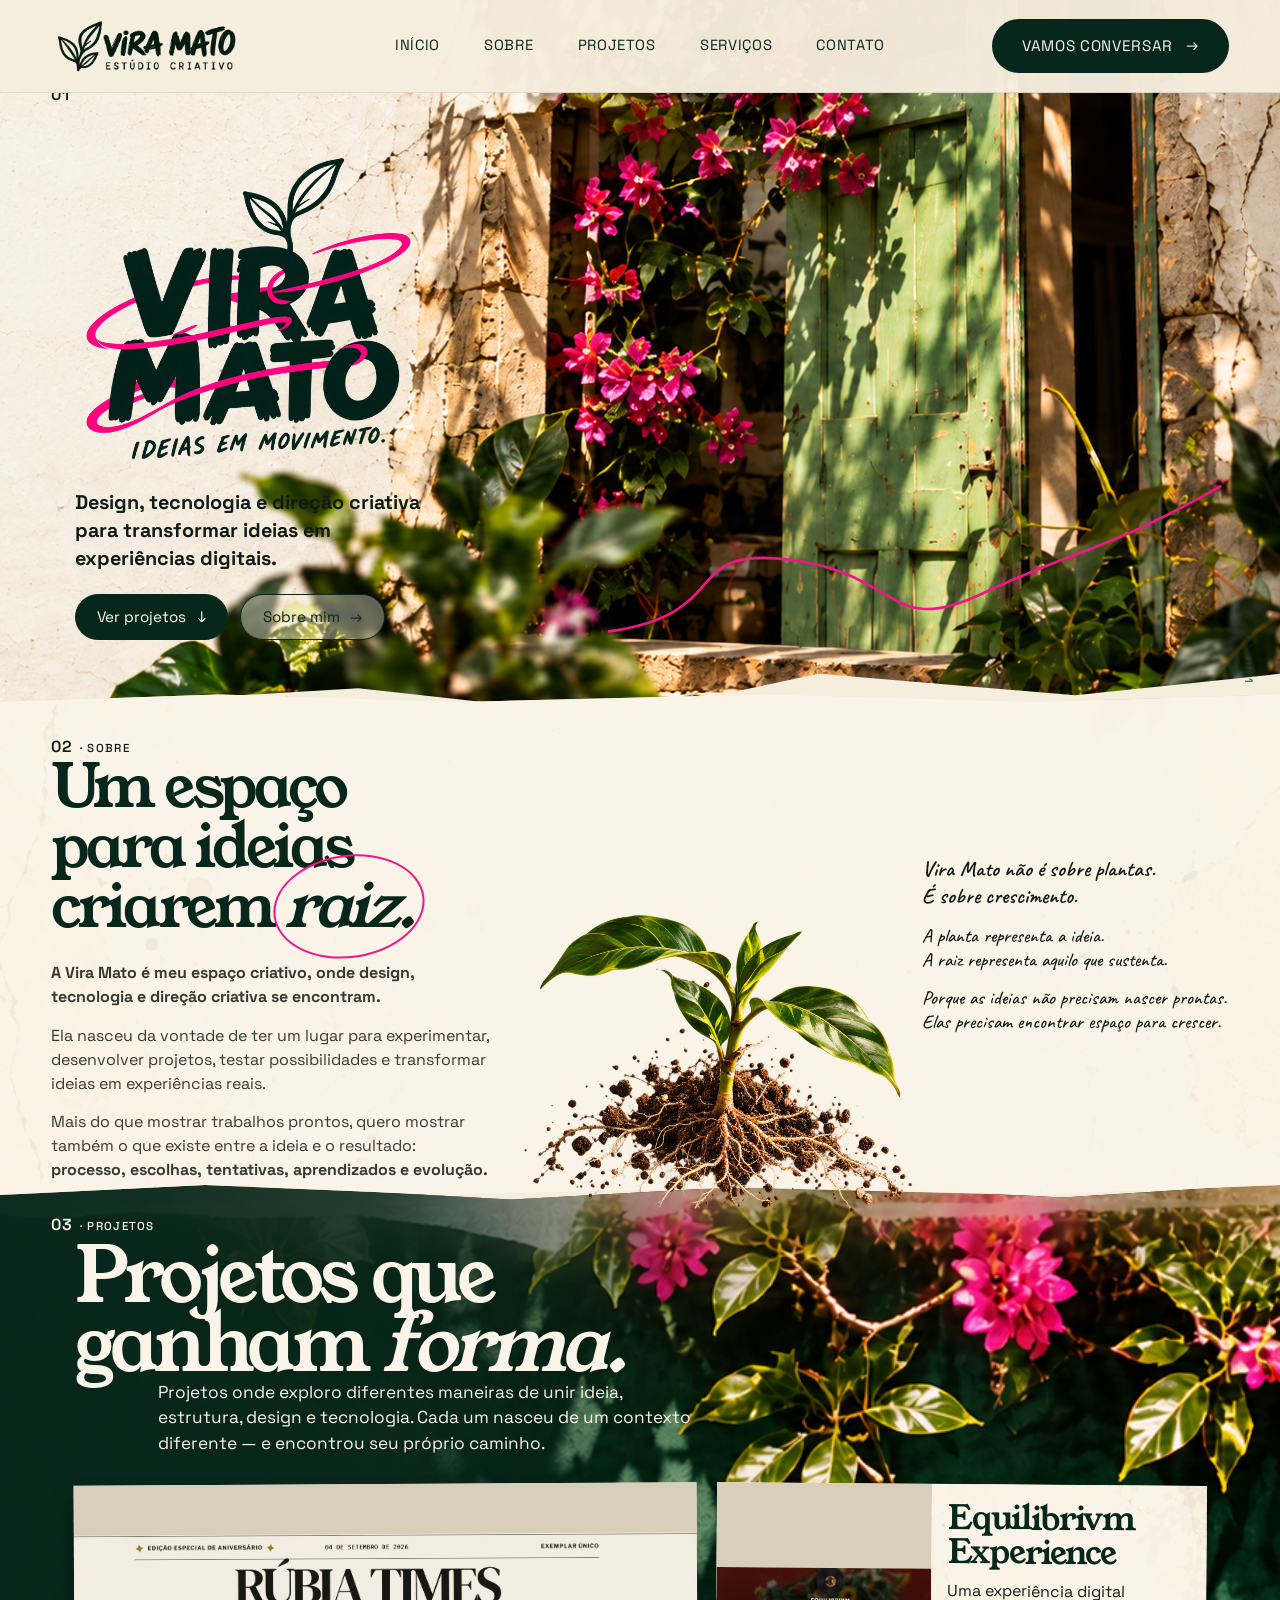
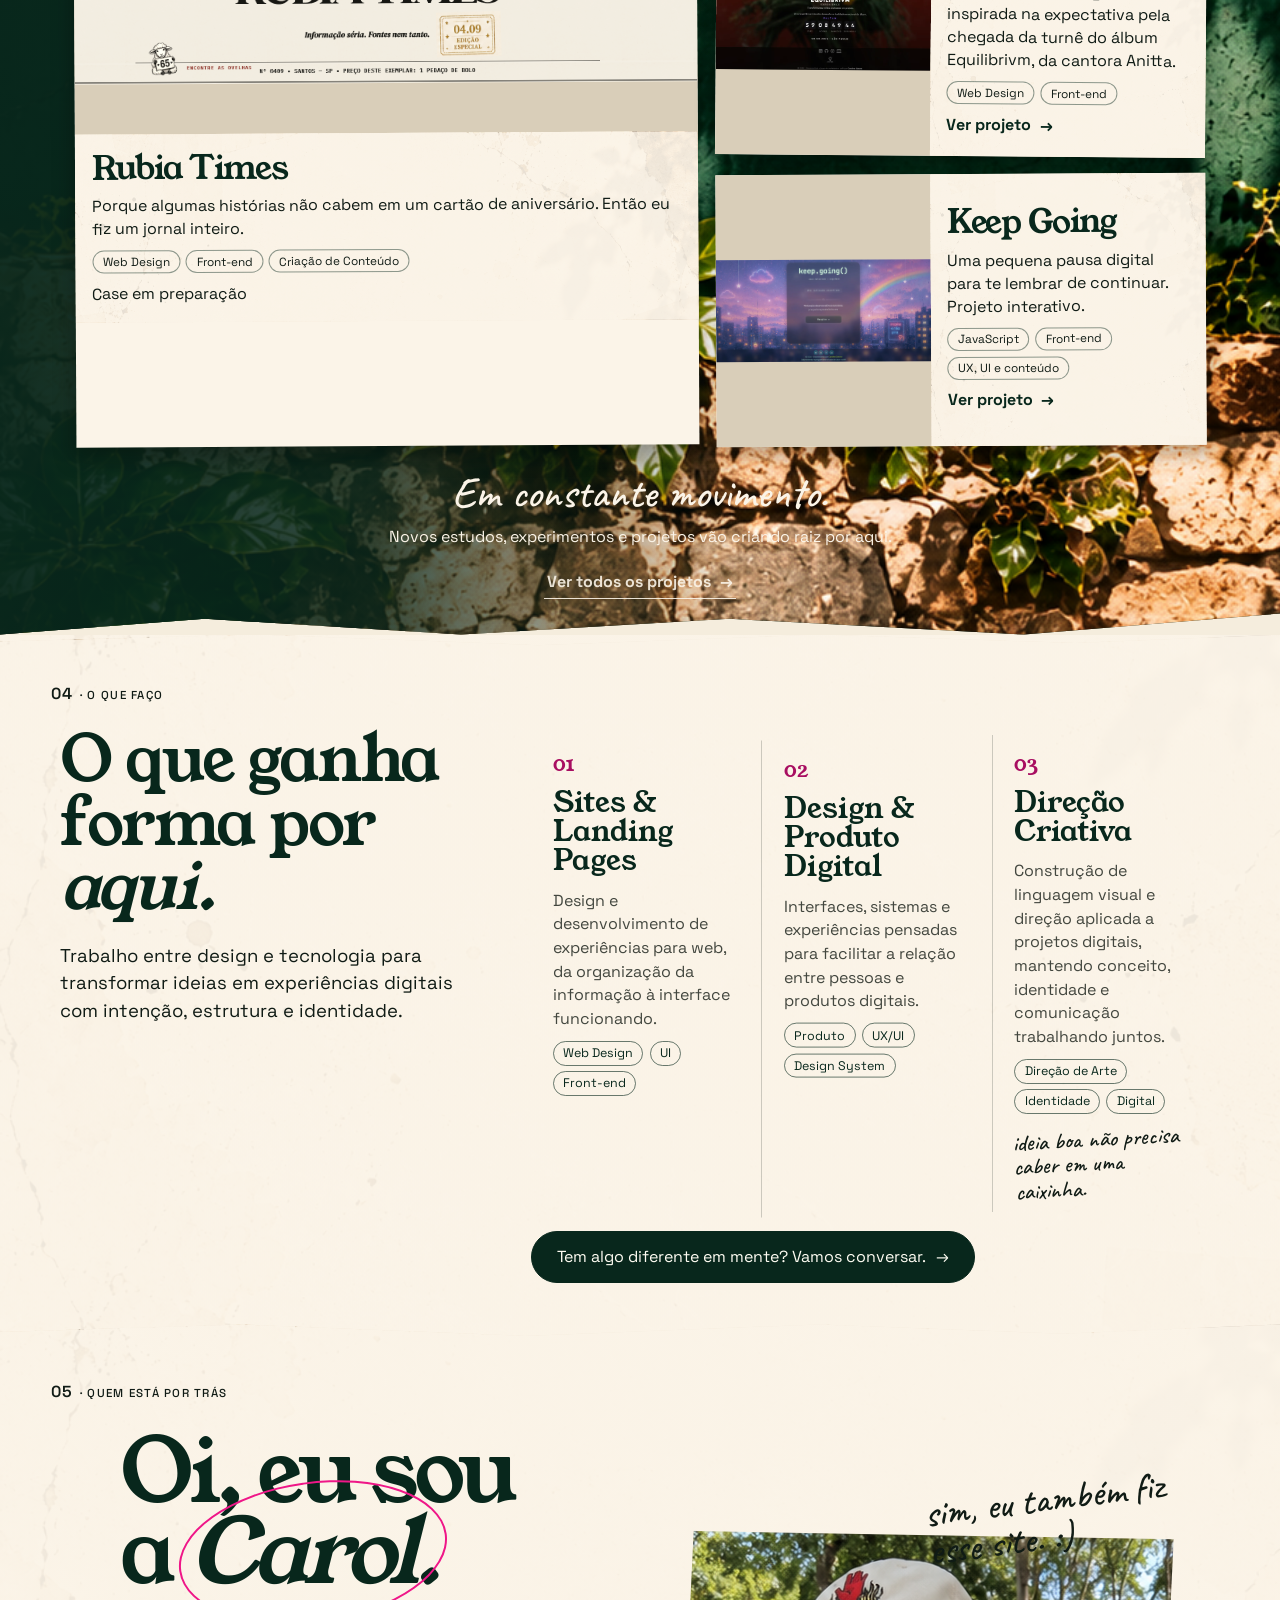
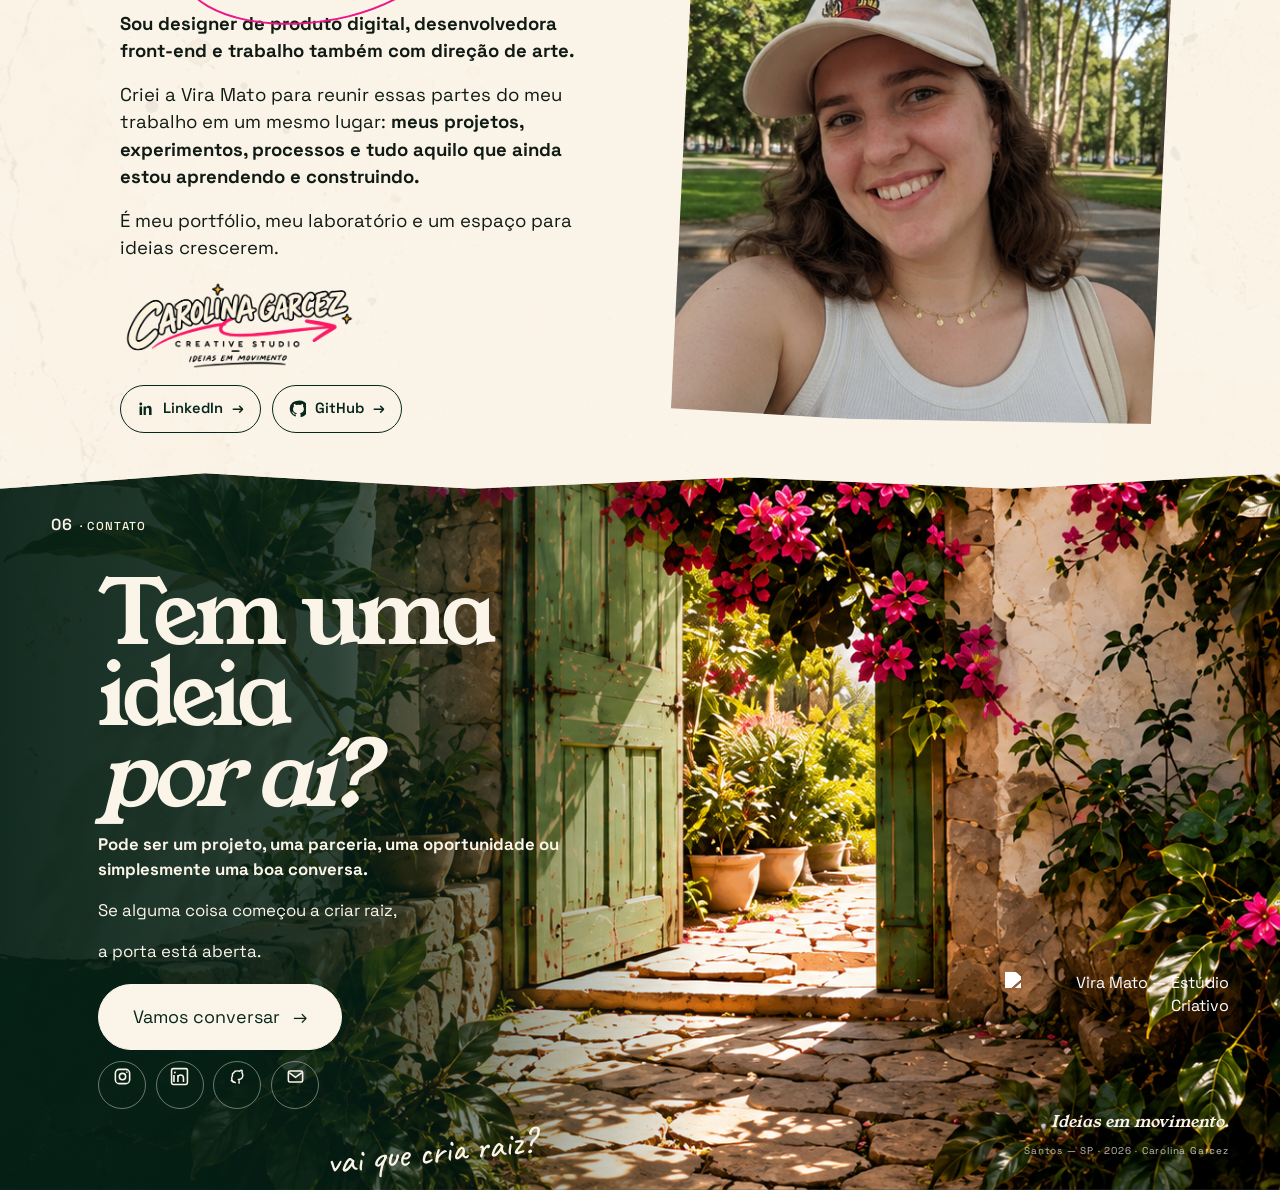
==== commit 86242d92: "feat: melhorias no layout" ====
--- a/index.html
+++ b/index.html
@@ -48,7 +48,7 @@
       <div class="section-meta"><span><span class="section-number">02</span> · SOBRE</span></div>
       <div class="about-composition">
         <div class="about-copy" data-reveal="rise">
-          <h2 id="about-title">Um espaço para<br>ideias criarem <em>raiz.</em></h2>
+          <h2 id="about-title">Um espaço para ideias criarem <em>raiz.</em></h2>
           <p class="lead"><strong>A Vira Mato é meu espaço criativo, onde design, tecnologia e direção criativa se encontram.</strong></p>
           <p>Ela nasceu da vontade de ter um lugar para experimentar, desenvolver projetos, testar possibilidades e transformar ideias em experiências reais.</p>
           <p>Mais do que mostrar trabalhos prontos, quero mostrar também o que existe entre a ideia e o resultado: <strong>processo, escolhas, tentativas, aprendizados e evolução.</strong></p>
@@ -88,9 +88,8 @@
       <div class="service-list">
         <article class="service-item" data-reveal="slide"><span class="service-number">01</span><div><h3>Sites &amp; Landing Pages</h3><p>Design e desenvolvimento de experiências para web, da organização da informação à interface funcionando.</p><ul class="tag-list"><li>Web Design</li><li>UI</li><li>Front-end</li></ul></div></article>
         <article class="service-item" data-reveal="slide"><span class="service-number">02</span><div><h3>Design &amp; Produto Digital</h3><p>Interfaces, sistemas e experiências pensadas para facilitar a relação entre pessoas e produtos digitais.</p><ul class="tag-list"><li>Produto</li><li>UX/UI</li><li>Design System</li></ul></div></article>
-        <article class="service-item" data-reveal="slide"><span class="service-number">03</span><div><h3>Direção Criativa</h3><p>Construção de linguagem visual e direção aplicada a projetos digitais, mantendo conceito, identidade e comunicação trabalhando juntos.</p><ul class="tag-list"><li>Direção de Arte</li><li>Identidade</li><li>Digital</li></ul></div></article>
+        <article class="service-item" data-reveal="slide"><span class="service-number">03</span><div><h3>Direção Criativa</h3><p>Construção de linguagem visual e direção aplicada a projetos digitais, mantendo conceito, identidade e comunicação trabalhando juntos.</p><ul class="tag-list"><li>Direção de Arte</li><li>Identidade</li><li>Digital</li></ul></div><p class="handwritten service-note" data-reveal="tilt">ideia boa não precisa caber em uma caixinha.</p></article>
       </div>
-      <p class="handwritten service-note" data-reveal="tilt">ideia boa não precisa caber em uma caixinha.</p>
       <a class="button button-dark service-cta" href="#contato">Tem algo diferente em mente? Vamos conversar. <span aria-hidden="true">→</span></a>
     </section>
 
@@ -126,10 +125,6 @@
         <p class="handwritten contact-note" data-reveal="tilt">vai que cria raiz?</p>
       </div>
       </div>
-      <div class="door-interaction" aria-label="Porta para continuar a experiência">
-        <button class="door-trigger" type="button" aria-label="Abrir a porta e continuar a experiência" aria-expanded="false" aria-controls="door-reveal"></button>
-        <div class="door-reveal" id="door-reveal"><p>Continua crescendo.</p><a class="door-entry" href="mailto:oi@viramato.studio">Entre <span aria-hidden="true">→</span></a></div>
-      </div>
       <footer class="site-footer"><img width="1536" height="1024" src="./assets/logos/Logo Brush completo footer.png" alt="Vira Mato — Estúdio Criativo" loading="lazy" decoding="async"><p>Ideias em movimento.</p><small>Santos — SP · 2026 · Carolina Garcez</small></footer>
     </section>
   </main>
--- a/css/variables.css
+++ b/css/variables.css
@@ -1,16 +1,22 @@
 :root {
+  /* Cores */
   --color-background: #f5eddd;
   --color-paper: #fbf4e8;
   --color-text: #101b15;
   --color-primary: #08271c;
-  --color-secondary: #51544b;
   --color-accent: #ef1688;
   --color-rule: rgb(16 27 21 / 24%);
+
+  /* Tipografia */
   --font-interface: 'Space Grotesk', sans-serif;
   --font-editorial: 'Young Serif', serif;
   --font-handwritten: 'Caveat', cursive;
+
+  /* Largura e respiro */
   --container-width: 96rem;
   --container-gutter: clamp(1.1rem, 4vw, 3.5rem);
+
+  /* Movimento */
   --transition-standard: 220ms ease;
   --hero-drift: 0px;
   --sprout-drift: 0px;
--- a/css/style.css
+++ b/css/style.css
@@ -1,711 +1,4272 @@
-html { color-scheme: light; scroll-behavior: smooth; scroll-padding-top: 4.5rem; }
-body { min-width: 20rem; overflow-x: clip; background: var(--color-background); color: var(--color-text); font: 18px/1.42 var(--font-interface); -webkit-font-smoothing: antialiased; }
-::selection { color: var(--color-paper); background: var(--color-primary); }
-a { color: inherit; text-decoration: none; }
-.skip-link { position: fixed; z-index: 40; top: 1rem; left: 1rem; padding: .7rem 1rem; transform: translateY(-180%); background: var(--color-primary); color: white; }
-.skip-link:focus { transform: none; }
-.sr-only { position: absolute; width: 1px; height: 1px; padding: 0; margin: -1px; overflow: hidden; clip: rect(0, 0, 0, 0); white-space: nowrap; border: 0; }
-h1, h2, h3, p { text-wrap: pretty; }
-h1, h2 { margin: 0; color: var(--color-primary); font-family: var(--font-editorial); font-weight: 400; line-height: .98; letter-spacing: -.055em; }
-h1 { font-size: clamp(4.5rem, 7vw, 7rem); }
-h2 { font-size: clamp(2.8rem, 4.5vw, 5rem); }
-h1 em, h2 em { font-weight: 400; }
-.site-header { position: fixed; z-index: 20; inset: 0 0 auto; display: grid; grid-template-columns: minmax(13rem,1fr) auto minmax(13rem,1fr); align-items: center; min-height: 5.8rem; padding: .5rem var(--container-gutter); border-bottom: 1px solid rgb(8 39 28 / 10%); background: rgb(245 237 221 / 97%); color: var(--color-primary); transition: background var(--transition-standard), box-shadow var(--transition-standard), min-height var(--transition-standard); }
-.site-header.is-scrolled { min-height: 4.5rem; background: var(--color-background); box-shadow: 0 1px 0 var(--color-rule); }
-.wordmark { display: block; width: clamp(12rem, 14vw, 15rem); }
-.wordmark img { width: 100%; height: auto; }
-.site-nav { grid-column: 2; display: flex; align-items: center; gap: clamp(1.6rem, 3vw, 3.3rem); font-size: clamp(.9rem, 1vw, 1.05rem); letter-spacing: .045em; text-transform: uppercase; }
-.site-nav a:not(.nav-cta) { position: relative; padding: .75rem .18rem; white-space: nowrap; }
-.site-nav a:not(.nav-cta)::after { position: absolute; right: 0; bottom: -.27rem; left: 0; height: 1px; background: var(--color-accent); content: ''; transform: scaleX(0); transform-origin: left; transition: transform var(--transition-standard); }
-.site-nav a:not(.nav-cta):hover::after, .site-nav a:not(.nav-cta):focus-visible::after { transform: scaleX(1); }
-.nav-cta { position: absolute; right: var(--container-gutter); display: inline-flex; align-items: center; justify-content: center; gap: .8rem; min-height: 3.35rem; padding: .9rem 1.9rem; border-radius: 999px; background: var(--color-primary); color: var(--color-paper); font-size: clamp(.95rem, 1.05vw, 1.08rem); white-space: nowrap; transition: transform var(--transition-standard), background var(--transition-standard); }
-.nav-cta span { line-height: 1; translate: 0 -1px; }
-.nav-cta:hover { transform: translateY(-2px); background: #174b35; }
-.nav-cta span, .button span { display: inline-block; transition: transform var(--transition-standard); }
-.nav-cta:hover span, .button:hover span { transform: translateX(3px); }
-.menu-toggle { display: none; }
-main { position: relative; }
-.section { position: relative; box-sizing: border-box; width: min(100%, var(--container-width)); margin-inline: auto; padding-inline: var(--container-gutter); }
-.section-meta { position: relative; z-index: 5; display: flex; justify-content: space-between; gap: 1rem; color: var(--color-text); font: 500 .68rem/1.2 var(--font-interface); letter-spacing: .11em; text-transform: uppercase; }
-.section-number { display: inline-block; margin-right: .12em; font: 600 .95rem/1 var(--font-interface); letter-spacing: .08em; }
-.paper-section { background-color: var(--color-paper); background-image: linear-gradient(rgb(251 244 232 / 94%),rgb(251 244 232 / 94%)),url("../assets/fundo/textura papel.png"); background-repeat: no-repeat; background-position: center; background-size: cover; }
-.hero { position: relative; z-index: 0; min-height: clamp(38rem, 50vw, 46rem); padding-top: 5.2rem; isolation: isolate; }
-.hero-media { position: absolute; z-index: 0; inset: 0 calc((100% - 100vw)/2); height: 100%; overflow: hidden; clip-path: polygon(0 0,100% 0,100% 94%,84% 97%,64% 94%,48% 100%,28% 96%,0 99%); }
-.hero-media img { width: 100%; height: 100%; object-fit: cover; object-position: 57% 62%; translate: 0 var(--hero-drift); }
-.hero .section-meta { padding-top: .25rem; }
-.hero-copy { position: relative; z-index: 2; width: min(52%, 45rem); margin: clamp(1.6rem, 3.5vw, 3rem) 0 0 3.5%; }
-.hero-brand { display: block; width: clamp(15rem, 24vw, 22rem); height: auto; margin-bottom: 1.35rem; }
-.hero h1 { font-size: clamp(5.6rem, 8.8vw, 8.5rem); line-height: .86; }
-.hero h1 > span { display: block; }
-.hero h1 em { display: inline-block; margin-top: .04em; color: var(--color-primary); font: 500 .68em/.92 var(--font-handwritten); letter-spacing: -.035em; transform: rotate(-2deg); }
-.hero-lead { max-width: 31rem; margin-top: 1.2rem; font-size: clamp(1.15rem,1.55vw,1.38rem); line-height: 1.4; }
-.hero-actions { display: flex; flex-wrap: wrap; gap: .75rem; margin-top: 1.35rem; }
-.hero-actions .button { min-height: 2.9rem; padding: .7rem 1.35rem; font-size: .95rem; }
-.button { display: inline-flex; align-items: center; justify-content: center; gap: .65rem; min-height: 2.5rem; padding: .58rem 1.1rem; border: 1px solid var(--color-primary); border-radius: 999px; font-size: .86rem; transition: transform var(--transition-standard), background var(--transition-standard), color var(--transition-standard); }
-.button-dark { background: var(--color-primary); color: #fffdf3; }.button-dark:hover { transform: translateY(-2px); background: #174b35; }
-.button-outline { background: rgb(251 244 232 / 38%); color: var(--color-primary); }.button-outline:hover { transform: translateY(-2px); background: var(--color-primary); color: white; }
-.handwritten { color: var(--color-text); font: 500 clamp(1.5rem, 2.2vw, 2rem)/1.08 var(--font-handwritten); }
-.pink-trail { position: absolute; z-index: 3; right: 4%; bottom: 2.4rem; width: 49%; overflow: visible; pointer-events: none; }
-.pink-trail path { fill: none; stroke: var(--color-accent); stroke-width: 3; stroke-linecap: round; stroke-dasharray: 900; stroke-dashoffset: 0; }
-.hero-index { position: absolute; right: 1.5rem; bottom: 2rem; color: var(--color-primary); font-size: .58rem; letter-spacing: .16em; writing-mode: vertical-rl; }
-.about { z-index: 2; min-height: 23rem; margin-top: -1.4rem; padding-block: 2.8rem 1.8rem; background: none; isolation: isolate; }
-.about::before { position: absolute; z-index: -1; inset: 0; left: 50%; width: 100vw; transform: translateX(-50%); background-color: var(--color-paper); background-image: linear-gradient(rgb(251 244 232 / 94%),rgb(251 244 232 / 94%)),url("../assets/fundo/textura papel.png"); background-position: center; background-size: cover; clip-path: polygon(0 1.5%,17% 0,36% 1.5%,60% 0,81% 1.5%,100% 0,100% 98%,81% 100%,58% 98.5%,35% 100%,16% 98%,0 100%); content: ''; }
-.about-composition { position: relative; min-height: 19rem; padding-top: .7rem; }
-.about-copy { position: relative; z-index: 3; width: min(46%, 40rem); margin-left: 4%; }
-.about-copy h2 { max-width: 40rem; margin-bottom: .85rem; font-size: clamp(3.2rem, 4.8vw, 4.4rem); }
-.about-copy h2 em, .profile-copy h2 em, .contact h2 em, .services-heading h2 em { position: relative; white-space: nowrap; }
-.about-copy h2 em::after, .profile-copy h2 em::after { position: absolute; inset: -.08em -.12em; border: 2px solid var(--color-accent); border-radius: 50%; content: ''; transform: rotate(-8deg); }
-.about-copy > p { max-width: 38rem; margin-top: .55rem; color: #353a32; font-size: 1rem; line-height: 1.42; }
-.about-sprout { position: absolute; z-index: 2; top: -1rem; left: 38%; width: 52%; height: 27rem; transform: rotate(1deg); translate: 0 var(--sprout-drift); }
-.about-sprout img { width: 100%; height: 100%; object-fit: contain; object-position: center; }
-.about-quote { position: absolute; z-index: 4; right: 2%; bottom: 1.2rem; width: min(37%, 31rem); font-size: clamp(1.45rem,1.8vw,1.85rem); line-height: 1.18; transform: rotate(2deg); }
-.about-quote p + p { margin-top: .75rem; }
-.about-quote-lead { font-size: 1.14em; font-weight: 600; }
-.text-link { position: relative; display: inline-flex; align-items: center; gap: .55rem; width: fit-content; padding-bottom: .18rem; color: var(--color-primary); font-size: .9rem; font-weight: 700; transition: color var(--transition-standard), gap var(--transition-standard); }
-.text-link::after { position: absolute; right: 0; bottom: 0; left: 0; height: 1px; background: var(--color-accent); content: ''; transform: scaleX(0); transform-origin: left; transition: transform var(--transition-standard); }
-.text-link span { transition: transform var(--transition-standard); }.text-link:hover, .text-link:focus-visible { gap: .7rem; color: var(--color-primary); }.text-link:hover::after, .text-link:focus-visible::after { transform: scaleX(1); }.text-link:hover span { transform: translate(2px,0); }
-.projects { z-index: 1; min-height: 42rem; margin-top: -1rem; padding-block: 3rem 3.2rem; color: var(--color-paper); isolation: isolate; }
-.projects::before { position: absolute; z-index: -1; inset: 0; left: 50%; width: 100vw; transform: translateX(-50%); background-color: var(--color-primary); background-image: linear-gradient(90deg,rgb(8 39 28 / 96%) 0%,rgb(8 39 28 / 83%) 29%,transparent 58%),url("../assets/banners/Mural.png"); background-repeat: no-repeat; background-position: center; background-size: 100% 100%,cover; clip-path: polygon(0 1%,18% 0,40% 1.5%,62% 0,83% 1.3%,100% 0,100% 98%,80% 100%,57% 98.5%,36% 100%,16% 98.5%,0 100%); content: ''; }
-.projects .section-meta, .projects h2 { color: var(--color-paper); }
-.contact .section-meta { color: var(--color-paper); }
-.project-heading { position: relative; z-index: 2; width: 33%; min-height: 25rem; padding: 2rem 0 1rem 2%; }
-.project-heading > div { width: 100%; }
-.project-heading h2 { max-width: 27rem; font-size: clamp(3rem,3.9vw,4.1rem); line-height: .96; }
-.projects-intro { max-width: 21rem; margin-top: .9rem; font-size: 1rem; line-height: 1.42; }
-.project-list { position: absolute; z-index: 3; top: 5.8rem; right: 6%; left: 36%; display: flex; align-items: flex-start; gap: .8rem; }
-.project { position: relative; flex: 1 1 0; min-width: 0; overflow: hidden; background: var(--color-paper); color: var(--color-text); transition: transform 260ms ease; }
-.project-one { margin-top: 1.1rem; transform: rotate(-.45deg); box-shadow: -4px 12px 19px rgb(0 0 0 / 25%); }.project-two { margin-top: -.25rem; transform: rotate(.8deg); box-shadow: 2px 15px 22px rgb(0 0 0 / 29%); }.project-three { margin-top: .8rem; transform: rotate(0); box-shadow: 6px 9px 17px rgb(0 0 0 / 24%); }
-.project:hover { z-index: 4; transform: translateY(-.12rem) rotate(0); }
-.project-one .project-media { height: clamp(15rem,17vw,17rem); }
-.project-two .project-media { height: clamp(13.5rem,15vw,15.5rem); }
-.project-three .project-media { height: clamp(14rem,16vw,16rem); }
-.project-media { overflow: hidden; background: #d9ceb9; }
-.project-media img { width: 100%; height: 100%; object-fit: cover; transition: transform 350ms ease; }.project:hover .project-media img { transform: translateY(-3px) scale(1.012); }
-.project-copy { padding: .9rem .85rem 1rem; background-color: var(--color-paper); background-image: linear-gradient(rgb(251 244 232 / 91%),rgb(251 244 232 / 91%)),url("../assets/fundo/textura papel.png"); background-size: cover; }
-.project h3 { color: var(--color-primary); font: 400 clamp(1.55rem,2vw,2rem)/1.04 var(--font-editorial); letter-spacing: -.035em; }
-.project-copy > p { min-height: 3.5rem; margin-top: .6rem; font-size: .9rem; line-height: 1.4; }
-.tag-list { display: flex; flex-wrap: wrap; gap: .22rem; margin: .45rem 0 .55rem; padding: 0; list-style: none; }
-.tag-list li { padding: .13rem .4rem; border: 1px solid rgb(8 39 28 / 45%); border-radius: 999px; font-size: .6rem; line-height: 1.2; }
-.project .tag-list li { padding: .16rem .45rem; font-size: .65rem; }
-.projects .text-link { font-size: .9rem; }
-.projects-end { position: relative; display: flex; flex-direction: column; align-items: center; width: min(92%, 46rem); margin: 3rem auto 0; color: var(--color-paper); line-height: 1.45; text-align: center; }
-.projects-end-title { margin: 0; font-size: clamp(2rem, 3vw, 2.8rem); line-height: 1.05; }
-.projects-end-copy { max-width: 34rem; margin: .6rem 0 0; font-size: 1rem; }
-.projects-end .disabled-link { display: inline-flex; margin-top: 1rem; padding: .35rem .2rem; border-bottom: 1px solid currentColor; color: var(--color-paper); font-size: .95rem; opacity: .9; }
-.disabled-link { opacity: .65; pointer-events: none; }
-.services { display: grid; grid-template-columns: minmax(25rem, 1fr) minmax(0, 2.35fr); column-gap: 2rem; align-items: center; min-height: 24rem; padding-block: 2.6rem 3rem; isolation: isolate; }
-.services::before { position: absolute; z-index: -1; inset: 0; left: 50%; width: 100vw; transform: translateX(-50%); background-color: var(--color-paper); background-image: linear-gradient(rgb(251 244 232 / 94%),rgb(251 244 232 / 94%)),url("../assets/fundo/textura papel.png"); background-position: center; background-size: cover; clip-path: polygon(0 1%,20% 0,42% 1.5%,64% 0,84% 1.2%,100% 0,100% 98%,79% 100%,57% 98.5%,35% 100%,15% 98%,0 100%); content: ''; }
-.services > .section-meta { grid-column: 1/-1; }
-.services-heading { grid-column: 1; grid-row: 2; padding: 1rem 0 0 3%; }
-.services-heading h2 { font-size: clamp(3.1rem,4.35vw,4.2rem); }
-.services-heading > p { max-width: 29rem; margin-top: .9rem; font-size: 1.05rem; line-height: 1.44; }
-.service-list { grid-column: 2; grid-row: 2; display: grid; grid-template-columns: repeat(3,minmax(0,1fr)); align-self: center; margin-top: .75rem; }
-.service-item { position: relative; min-width: 0; padding: .9rem 1.35rem .65rem; border-left: 1px solid var(--color-rule); }
-.service-item:first-child { border-left: 0; }
-.service-item:nth-child(2) { transform: translateY(.35rem); }
-.service-number { display: inline-block; margin-bottom: .55rem; color: #a80e61; font: 1.3rem var(--font-editorial); }
-.service-item h3 { min-height: 2.8rem; color: var(--color-primary); font: 400 clamp(1.4rem,1.7vw,1.75rem)/1.08 var(--font-editorial); }
-.service-item p { min-height: 5.2rem; margin-top: .6rem; color: #43473f; font-size: .95rem; line-height: 1.43; }
-.service-item .tag-list { margin-top: .45rem; }
-.service-note { position: absolute; right: 1.5%; bottom: 1.4rem; width: 11rem; font-size: 1.6rem; transform: rotate(-6deg); }
-.service-cta { grid-column: 2; grid-row: 3; justify-self: start; margin: .8rem 0 0; }
-.profile { z-index: 2; min-height: 30rem; margin-top: -1rem; padding-block: 3rem 3rem; background: none; isolation: isolate; }
-.profile::before { position: absolute; z-index: -1; inset: 0; left: 50%; width: 100vw; transform: translateX(-50%); background-color: var(--color-paper); background-image: linear-gradient(rgb(251 244 232 / 94%),rgb(251 244 232 / 94%)),url("../assets/fundo/textura papel.png"); background-position: center; background-size: cover; clip-path: polygon(0 1%,19% 0,41% 1.5%,64% 0,83% 1.2%,100% 0,100% 98%,79% 100%,58% 98.5%,37% 100%,16% 98%,0 100%); content: ''; }
-.profile-layout { position: relative; display: grid; grid-template-columns: 1fr 1fr; align-items: center; min-height: 26rem; padding: 1rem 4% 0 4%; }
-.profile-copy { position: relative; z-index: 3; width: min(88%, 31rem); }
-.profile-copy h2 { font-size: clamp(3.8rem,5vw,5rem); }
-.profile-copy > p:not(.signature) { margin-top: .6rem; font-size: 1.04rem; line-height: 1.45; }
-.signature { margin-top: 1rem; color: var(--color-primary); font: 500 1.8rem var(--font-handwritten); }.signature strong, .signature span { display: block; }.signature span { margin-top: .15rem; font: .82rem/1.35 var(--font-interface); }
-.profile-links { display: flex; flex-wrap: wrap; gap: .65rem; margin-top: 1rem; }
-.profile-links a { display: inline-flex; align-items: center; justify-content: center; gap: .55rem; min-height: 3rem; padding: .68rem 1rem; border: 1px solid var(--color-primary); border-radius: 999px; color: var(--color-primary); font-size: .92rem; font-weight: 600; transition: background-color var(--transition-standard), color var(--transition-standard); }
-.profile-links a:hover { background: var(--color-primary); color: var(--color-paper); }
-.profile-links a:focus-visible { outline: 2px solid var(--color-accent); outline-offset: 3px; }
-.profile-links svg { width: 1.1rem; height: 1.1rem; flex: 0 0 auto; }
-.profile-links a span { transition: transform var(--transition-standard); }
-.profile-links a:hover span { transform: translateX(2px); }
-.profile-media { position: absolute; z-index: 1; top: -1.8rem; right: 2%; width: 56%; height: 30rem; transform: rotate(1deg); }
-.profile-media img { width: 100%; height: 100%; object-fit: cover; object-position: center 44%; clip-path: polygon(3% 0,100% 2%,97% 100%,0 96%); }
-.profile-note { position: absolute; z-index: 4; top: .3rem; right: 5%; font-size: clamp(1.7rem,2.5vw,2.2rem); transform: rotate(-7deg); }
-.contact { z-index: 1; width: 100%; max-width: none; min-height: 35rem; margin-top: -1.2rem; padding-block: 3rem 1rem; padding-inline: max(var(--container-gutter),calc((100vw - 84rem)/2)); overflow: hidden; isolation: isolate; background-color: var(--color-primary); background-image: url("../assets/banners/porta aberta footer.png"); background-repeat: no-repeat; background-position: center; background-size: cover; clip-path: polygon(0 1%,18% 0,41% 1.5%,64% 0,83% 1.2%,100% 0,100% 100%,0 100%); }
-.contact::before { position: absolute; z-index: -1; inset: 0; background: linear-gradient(90deg,rgb(5 32 22 / 94%) 0%,rgb(5 32 22 / 84%) 26%,transparent 55%); content: ''; }
-.contact-layout { position: relative; z-index: 2; min-height: 29rem; padding: 2.5rem 0 1rem 4%; }
-.door-interaction { position: absolute; z-index: 2; top: 12%; bottom: 18%; left: 39%; width: 41%; }
-.door-trigger { position: absolute; z-index: 1; inset: 0; width: 100%; border: 0; background: transparent; cursor: pointer; }
-.door-trigger:focus-visible { outline: 2px solid var(--color-accent); outline-offset: 4px; }
-.door-reveal { position: absolute; inset: 10%; z-index: 2; display: flex; flex-direction: column; align-items: center; justify-content: center; gap: .8rem; padding: 1.25rem; background: rgb(8 39 28 / 90%); color: var(--color-paper); text-align: center; opacity: 0; visibility: hidden; clip-path: inset(0 48%); transition: opacity 260ms ease, clip-path 360ms ease, visibility 260ms ease; pointer-events: none; }
-.door-reveal p { font: 500 clamp(1.5rem,2.5vw,2.2rem)/1.05 var(--font-handwritten); }
-.door-entry { display: inline-flex; align-items: center; gap: .45rem; padding: .55rem .9rem; border: 1px solid rgb(251 244 232 / 70%); border-radius: 999px; font-size: .83rem; pointer-events: auto; }
-.door-entry span { display: inline-block; transition: transform var(--transition-standard); }.door-entry:hover span { transform: translateX(3px); }
-.door-interaction:hover .door-reveal, .door-interaction:focus-within .door-reveal, .door-interaction.is-open .door-reveal { opacity: 1; visibility: visible; clip-path: inset(0); }
-.contact-copy { position: relative; z-index: 3; width: min(40%,28rem); }
-.contact h2 { color: var(--color-paper); font-size: clamp(4rem,5.5vw,5.6rem); }
-.contact-copy > p:not(.handwritten) { max-width: 25rem; margin-top: .7rem; color: var(--color-paper); font-size: .95rem; line-height: 1.4; }
-.button-light { margin-top: .85rem; border-color: var(--color-paper); background: var(--color-paper); color: var(--color-primary); }.button-light:hover { transform: translateY(-2px); background: white; }
-.contact-cta { min-height: 3.2rem; padding: .8rem 1.55rem; font-size: 1rem; }
-.contact-note { margin: .75rem 0 0 43%; color: var(--color-paper); font-size: 1.7rem; transform: rotate(-6deg); }
-.social-links { display: flex; gap: 1.1rem; margin-top: .85rem; color: var(--color-paper); font-size: .9rem; }
-.site-footer { position: absolute; z-index: 4; right: max(var(--container-gutter),calc((100vw - 84rem)/2)); bottom: 2.4rem; display: flex; flex-direction: column; align-items: flex-end; gap: .45rem; width: 13rem; color: var(--color-paper); text-align: right; }
-.site-footer img { width: 10.5rem; max-height: 5.5rem; object-fit: contain; object-position: right; }.site-footer p { font: italic 1.2rem var(--font-editorial); }.site-footer small { font-size: .72rem; letter-spacing: .08em; }
-.service-cta.button { min-height: 2.2rem; padding: .4rem .9rem; border: 0; border-radius: 999px; font-size: .63rem; }
-[data-reveal] { opacity: 1; translate: none; }
-.js-ready [data-reveal] { opacity: 0; transition: opacity 480ms ease,translate 480ms cubic-bezier(.2,.7,.2,1); }
-.js-ready [data-reveal="rise"] { translate: 0 12px; }.js-ready [data-reveal="slide"] { translate: -12px 0; }.js-ready [data-reveal="tilt"] { translate: 0 6px; }
-.js-ready [data-reveal].is-visible { opacity: 1; translate: 0 0; }
-:focus-visible { outline: 2px solid var(--color-accent); outline-offset: 4px; }
+/* Base */
+
+html {
+  color-scheme: light;
+  scroll-behavior: smooth;
+  scroll-padding-top: 4.5rem;
+}
+
+body {
+  min-width: 20rem;
+  overflow-x: clip;
+  background: var(--color-background);
+  color: var(--color-text);
+  font: 18px/1.42 var(--font-interface);
+  -webkit-font-smoothing: antialiased;
+}
+
+::selection {
+  color: var(--color-paper);
+  background: var(--color-primary);
+}
+
+a {
+  color: inherit;
+  text-decoration: none;
+}
+
+.skip-link {
+  position: fixed;
+  z-index: 40;
+  top: 1rem;
+  left: 1rem;
+  padding: .7rem 1rem;
+  transform: translateY(-180%);
+  background: var(--color-primary);
+  color: white;
+}
+
+.skip-link:focus {
+  transform: none;
+}
+
+.sr-only {
+  position: absolute;
+  width: 1px;
+  height: 1px;
+  padding: 0;
+  margin: -1px;
+  overflow: hidden;
+  clip: rect(0, 0, 0, 0);
+  white-space: nowrap;
+  border: 0;
+}
+
+h1, h2, h3, p {
+  text-wrap: pretty;
+}
+
+h1, h2 {
+  margin: 0;
+  color: var(--color-primary);
+  font-family: var(--font-editorial);
+  font-weight: 400;
+  line-height: .98;
+  letter-spacing: -.055em;
+}
+
+h1 {
+  font-size: clamp(4.5rem, 7vw, 7rem);
+}
+
+h2 {
+  font-size: clamp(2.8rem, 4.5vw, 5rem);
+}
+
+h1 em, h2 em {
+  font-weight: 400;
+}
+
+/* Header */
+
+.site-header {
+  position: fixed;
+  z-index: 20;
+  inset: 0 0 auto;
+  display: grid;
+  grid-template-columns: minmax(13rem,1fr) auto minmax(13rem,1fr);
+  align-items: center;
+  min-height: 5.8rem;
+  padding: .5rem var(--container-gutter);
+  border-bottom: 1px solid rgb(8 39 28 / 10%);
+  background: rgb(245 237 221 / 97%);
+  color: var(--color-primary);
+  transition: background var(--transition-standard), box-shadow var(--transition-standard), min-height var(--transition-standard);
+}
+
+.site-header.is-scrolled {
+  min-height: 4.5rem;
+  background: var(--color-background);
+  box-shadow: 0 1px 0 var(--color-rule);
+}
+
+.wordmark {
+  display: block;
+  width: clamp(12rem, 14vw, 15rem);
+}
+
+.wordmark img {
+  width: 100%;
+  height: auto;
+}
+
+.site-nav {
+  grid-column: 2;
+  display: flex;
+  align-items: center;
+  gap: clamp(1.6rem, 3vw, 3.3rem);
+  font-size: clamp(.9rem, 1vw, 1.05rem);
+  letter-spacing: .045em;
+  text-transform: uppercase;
+}
+
+.site-nav a:not(.nav-cta) {
+  position: relative;
+  padding: .75rem .18rem;
+  white-space: nowrap;
+}
+
+.site-nav a:not(.nav-cta)::after {
+  position: absolute;
+  right: 0;
+  bottom: -.27rem;
+  left: 0;
+  height: 1px;
+  background: var(--color-accent);
+  content: '';
+  transform: scaleX(0);
+  transform-origin: left;
+  transition: transform var(--transition-standard);
+}
+
+.site-nav a:not(.nav-cta):hover::after, .site-nav a:not(.nav-cta):focus-visible::after {
+  transform: scaleX(1);
+}
+
+.nav-cta {
+  position: absolute;
+  right: var(--container-gutter);
+  display: inline-flex;
+  align-items: center;
+  justify-content: center;
+  gap: .8rem;
+  min-height: 3.35rem;
+  padding: .9rem 1.9rem;
+  border-radius: 999px;
+  background: var(--color-primary);
+  color: var(--color-paper);
+  font-size: clamp(.95rem, 1.05vw, 1.08rem);
+  white-space: nowrap;
+  transition: transform var(--transition-standard), background var(--transition-standard);
+}
+
+.nav-cta span {
+  line-height: 1;
+  translate: 0 -1px;
+}
+
+.nav-cta:hover {
+  transform: translateY(-2px);
+  background: #174b35;
+}
+
+.nav-cta span, .button span {
+  display: inline-block;
+  transition: transform var(--transition-standard);
+}
+
+.nav-cta:hover span, .button:hover span {
+  transform: translateX(3px);
+}
+
+.menu-toggle {
+  display: none;
+}
+
+/* Layout geral */
+
+main {
+  position: relative;
+}
+
+.section {
+  position: relative;
+  box-sizing: border-box;
+  width: min(100%, var(--container-width));
+  margin-inline: auto;
+  padding-inline: var(--container-gutter);
+}
+
+.section-meta {
+  position: relative;
+  z-index: 5;
+  display: flex;
+  justify-content: space-between;
+  gap: 1rem;
+  color: var(--color-text);
+  font: 500 .68rem/1.2 var(--font-interface);
+  letter-spacing: .11em;
+  text-transform: uppercase;
+}
+
+.section-number {
+  display: inline-block;
+  margin-right: .12em;
+  font: 600 .95rem/1 var(--font-interface);
+  letter-spacing: .08em;
+}
+
+.paper-section {
+  background-color: var(--color-paper);
+  background-image: linear-gradient(rgb(251 244 232 / 94%),rgb(251 244 232 / 94%)),url("../assets/fundo/textura papel.png");
+  background-repeat: no-repeat;
+  background-position: center;
+  background-size: cover;
+}
+
+/* Hero */
+
+.hero {
+  position: relative;
+  z-index: 0;
+  min-height: clamp(38rem, 50vw, 46rem);
+  padding-top: 5.2rem;
+  isolation: isolate;
+}
+
+.hero-media {
+  position: absolute;
+  z-index: 0;
+  inset: 0 calc((100% - 100vw)/2);
+  height: 100%;
+  overflow: hidden;
+  clip-path: polygon(0 0,100% 0,100% 94%,84% 97%,64% 94%,48% 100%,28% 96%,0 99%);
+}
+
+.hero-media img {
+  width: 100%;
+  height: 100%;
+  object-fit: cover;
+  object-position: 57% 62%;
+  translate: 0 var(--hero-drift);
+}
+
+.hero .section-meta {
+  padding-top: .25rem;
+}
+
+.hero-copy {
+  position: relative;
+  z-index: 2;
+  width: min(52%, 45rem);
+  margin: clamp(1.6rem, 3.5vw, 3rem) 0 0 3.5%;
+}
+
+.hero-brand {
+  display: block;
+  width: clamp(15rem, 24vw, 22rem);
+  height: auto;
+  margin-bottom: 1.35rem;
+}
+
+.hero h1 {
+  font-size: clamp(5.6rem, 8.8vw, 8.5rem);
+  line-height: .86;
+}
+
+.hero h1 > span {
+  display: block;
+}
+
+.hero h1 em {
+  display: inline-block;
+  margin-top: .04em;
+  color: var(--color-primary);
+  font: 500 .68em/.92 var(--font-handwritten);
+  letter-spacing: -.035em;
+  transform: rotate(-2deg);
+}
+
+.hero-lead {
+  max-width: 31rem;
+  margin-top: 1.2rem;
+  font-size: clamp(1.15rem,1.55vw,1.38rem);
+  line-height: 1.4;
+}
+
+.hero-actions {
+  display: flex;
+  flex-wrap: wrap;
+  gap: .75rem;
+  margin-top: 1.35rem;
+}
+
+.hero-actions .button {
+  min-height: 2.9rem;
+  padding: .7rem 1.35rem;
+  font-size: .95rem;
+}
+
+.button {
+  display: inline-flex;
+  align-items: center;
+  justify-content: center;
+  gap: .65rem;
+  min-height: 2.5rem;
+  padding: .58rem 1.1rem;
+  border: 1px solid var(--color-primary);
+  border-radius: 999px;
+  font-size: .86rem;
+  transition: transform var(--transition-standard), background var(--transition-standard), color var(--transition-standard);
+}
+
+.button-dark {
+  background: var(--color-primary);
+  color: #fffdf3;
+}
+
+.button-dark:hover {
+  transform: translateY(-2px);
+  background: #174b35;
+}
+
+.button-outline {
+  background: rgb(251 244 232 / 38%);
+  color: var(--color-primary);
+}
+
+.button-outline:hover {
+  transform: translateY(-2px);
+  background: var(--color-primary);
+  color: white;
+}
+
+.handwritten {
+  color: var(--color-text);
+  font: 500 clamp(1.5rem, 2.2vw, 2rem)/1.08 var(--font-handwritten);
+}
+
+.pink-trail {
+  position: absolute;
+  z-index: 3;
+  right: 4%;
+  bottom: 2.4rem;
+  width: 49%;
+  overflow: visible;
+  pointer-events: none;
+}
+
+.pink-trail path {
+  fill: none;
+  stroke: var(--color-accent);
+  stroke-width: 3;
+  stroke-linecap: round;
+  stroke-dasharray: 900;
+  stroke-dashoffset: 0;
+}
+
+.hero-index {
+  position: absolute;
+  right: 1.5rem;
+  bottom: 2rem;
+  color: var(--color-primary);
+  font-size: .58rem;
+  letter-spacing: .16em;
+  writing-mode: vertical-rl;
+}
+
+/* Sobre */
+
+.about {
+  z-index: 2;
+  min-height: 23rem;
+  margin-top: -1.4rem;
+  padding-block: 2.8rem 1.8rem;
+  background: none;
+  isolation: isolate;
+}
+
+.about::before {
+  position: absolute;
+  z-index: -1;
+  inset: 0;
+  left: 50%;
+  width: 100vw;
+  transform: translateX(-50%);
+  background-color: var(--color-paper);
+  background-image: linear-gradient(rgb(251 244 232 / 94%),rgb(251 244 232 / 94%)),url("../assets/fundo/textura papel.png");
+  background-position: center;
+  background-size: cover;
+  clip-path: polygon(0 1.5%,17% 0,36% 1.5%,60% 0,81% 1.5%,100% 0,100% 98%,81% 100%,58% 98.5%,35% 100%,16% 98%,0 100%);
+  content: '';
+}
+
+.about-composition {
+  position: relative;
+  min-height: 19rem;
+  padding-top: .7rem;
+}
+
+.about-copy {
+  position: relative;
+  z-index: 3;
+  width: min(46%, 40rem);
+  margin-left: 4%;
+}
+
+.about-copy h2 {
+  max-width: 40rem;
+  margin-bottom: .85rem;
+  font-size: clamp(3.2rem, 4.8vw, 4.4rem);
+}
+
+.about-copy h2 em, .profile-copy h2 em, .contact h2 em, .services-heading h2 em {
+  position: relative;
+  white-space: nowrap;
+}
+
+.about-copy h2 em::after, .profile-copy h2 em::after {
+  position: absolute;
+  inset: -.08em -.12em;
+  border: 2px solid var(--color-accent);
+  border-radius: 50%;
+  content: '';
+  transform: rotate(-8deg);
+}
+
+.about-copy h2 em::after {
+  inset: -.14em -.2em;
+}
+
+.about-copy > p {
+  max-width: 38rem;
+  margin-top: .55rem;
+  color: #353a32;
+  font-size: 1rem;
+  line-height: 1.42;
+}
+
+.about-sprout {
+  position: absolute;
+  z-index: 2;
+  top: -1rem;
+  left: 38%;
+  width: 52%;
+  height: 27rem;
+  transform: rotate(1deg);
+  translate: 0 var(--sprout-drift);
+}
+
+.about-sprout img {
+  width: 100%;
+  height: 100%;
+  object-fit: contain;
+  object-position: center;
+}
+
+.about-quote {
+  position: absolute;
+  z-index: 4;
+  right: 2%;
+  bottom: 1.2rem;
+  width: min(37%, 31rem);
+  font-size: clamp(1.45rem,1.8vw,1.85rem);
+  line-height: 1.18;
+  transform: rotate(2deg);
+}
+
+.about-quote p + p {
+  margin-top: .75rem;
+}
+
+.about-quote-lead {
+  font-size: 1.14em;
+  font-weight: 600;
+}
+
+.text-link {
+  position: relative;
+  display: inline-flex;
+  align-items: center;
+  gap: .55rem;
+  width: fit-content;
+  padding-bottom: .18rem;
+  color: var(--color-primary);
+  font-size: .9rem;
+  font-weight: 700;
+  transition: color var(--transition-standard), gap var(--transition-standard);
+}
+
+.text-link::after {
+  position: absolute;
+  right: 0;
+  bottom: 0;
+  left: 0;
+  height: 1px;
+  background: var(--color-accent);
+  content: '';
+  transform: scaleX(0);
+  transform-origin: left;
+  transition: transform var(--transition-standard);
+}
+
+.text-link span {
+  transition: transform var(--transition-standard);
+}
+
+.text-link:hover, .text-link:focus-visible {
+  gap: .7rem;
+  color: var(--color-primary);
+}
+
+.text-link:hover::after, .text-link:focus-visible::after {
+  transform: scaleX(1);
+}
+
+.text-link:hover span {
+  transform: translate(2px,0);
+}
+
+/* Projetos */
+
+.projects {
+  z-index: 1;
+  min-height: 42rem;
+  margin-top: -.7rem;
+  padding-block: 3rem 3.2rem;
+  color: var(--color-paper);
+  isolation: isolate;
+}
+
+.projects::before {
+  position: absolute;
+  z-index: -1;
+  inset: 0;
+  left: 50%;
+  width: 100vw;
+  transform: translateX(-50%);
+  background-color: var(--color-primary);
+  background-image: linear-gradient(90deg,rgb(8 39 28 / 96%) 0%,rgb(8 39 28 / 83%) 29%,transparent 58%),url("../assets/banners/Mural.png");
+  background-repeat: no-repeat;
+  background-position: center;
+  background-size: 100% 100%,cover;
+  clip-path: polygon(0 1%,18% 0,40% 1.5%,62% 0,83% 1.3%,100% 0,100% 98%,80% 100%,57% 98.5%,36% 100%,16% 98.5%,0 100%);
+  content: '';
+}
+
+.projects .section-meta, .projects h2 {
+  color: var(--color-paper);
+}
+
+.contact .section-meta {
+  color: var(--color-paper);
+}
+
+.project-heading {
+  position: relative;
+  z-index: 2;
+  width: 33%;
+  min-height: 25rem;
+  padding: 2rem 0 1rem 2%;
+}
+
+.project-heading > div {
+  width: 100%;
+}
+
+.project-heading h2 {
+  max-width: 27rem;
+  font-size: clamp(3rem,3.9vw,4.1rem);
+  line-height: .96;
+}
+
+.projects-intro {
+  max-width: 21rem;
+  margin-top: .9rem;
+  font-size: 1rem;
+  line-height: 1.42;
+}
+
+.project-list {
+  position: absolute;
+  z-index: 3;
+  top: 5.8rem;
+  right: 6%;
+  left: 36%;
+  display: flex;
+  align-items: flex-start;
+  gap: .8rem;
+}
+
+.project {
+  position: relative;
+  flex: 1 1 0;
+  min-width: 0;
+  overflow: hidden;
+  background: var(--color-paper);
+  color: var(--color-text);
+  transition: transform 260ms ease;
+}
+
+.project-one {
+  margin-top: 1.1rem;
+  transform: rotate(-.45deg);
+  box-shadow: -4px 12px 19px rgb(0 0 0 / 25%);
+}
+
+.project-two {
+  margin-top: -.25rem;
+  transform: rotate(.8deg);
+  box-shadow: 2px 15px 22px rgb(0 0 0 / 29%);
+}
+
+.project-three {
+  margin-top: .8rem;
+  transform: rotate(0);
+  box-shadow: 6px 9px 17px rgb(0 0 0 / 24%);
+}
+
+.project:hover {
+  z-index: 4;
+  transform: translateY(-.12rem) rotate(0);
+}
+
+.project-one .project-media {
+  height: clamp(15rem,17vw,17rem);
+}
+
+.project-two .project-media {
+  height: clamp(13.5rem,15vw,15.5rem);
+}
+
+.project-three .project-media {
+  height: clamp(14rem,16vw,16rem);
+}
+
+.project-media {
+  overflow: hidden;
+  background: #d9ceb9;
+}
+
+.project-media img {
+  width: 100%;
+  height: 100%;
+  object-fit: cover;
+  transition: transform 350ms ease;
+}
+
+.project:hover .project-media img {
+  transform: translateY(-3px) scale(1.012);
+}
+
+.project-copy {
+  padding: .9rem .85rem 1rem;
+  background-color: var(--color-paper);
+  background-image: linear-gradient(rgb(251 244 232 / 91%),rgb(251 244 232 / 91%)),url("../assets/fundo/textura papel.png");
+  background-size: cover;
+}
+
+.project h3 {
+  color: var(--color-primary);
+  font: 400 clamp(1.55rem,2vw,2rem)/1.04 var(--font-editorial);
+  letter-spacing: -.035em;
+}
+
+.project-copy > p {
+  min-height: 3.5rem;
+  margin-top: .6rem;
+  font-size: .9rem;
+  line-height: 1.4;
+}
+
+.tag-list {
+  display: flex;
+  flex-wrap: wrap;
+  gap: .22rem;
+  margin: .45rem 0 .55rem;
+  padding: 0;
+  list-style: none;
+}
+
+.tag-list li {
+  padding: .13rem .4rem;
+  border: 1px solid rgb(8 39 28 / 45%);
+  border-radius: 999px;
+  font-size: .6rem;
+  line-height: 1.2;
+}
+
+.project .tag-list li {
+  padding: .16rem .45rem;
+  font-size: .65rem;
+}
+
+.projects .text-link {
+  font-size: .9rem;
+}
+
+.projects-end {
+  position: relative;
+  display: flex;
+  flex-direction: column;
+  align-items: center;
+  width: min(92%, 46rem);
+  margin: 3rem auto 0;
+  color: var(--color-paper);
+  line-height: 1.45;
+  text-align: center;
+}
+
+.projects-end-title {
+  margin: 0;
+  font-size: clamp(2rem, 3vw, 2.8rem);
+  line-height: 1.05;
+}
+
+.projects-end-copy {
+  max-width: 34rem;
+  margin: .6rem 0 0;
+  font-size: 1rem;
+}
+
+.projects-end .disabled-link {
+  display: inline-flex;
+  margin-top: 1rem;
+  padding: .35rem .2rem;
+  border-bottom: 1px solid currentColor;
+  color: var(--color-paper);
+  font-size: .95rem;
+  opacity: .9;
+}
+
+.disabled-link {
+  opacity: .65;
+  pointer-events: none;
+}
+
+/* Serviços */
+
+.services {
+  display: grid;
+  grid-template-columns: minmax(25rem, 1fr) minmax(0, 2.35fr);
+  column-gap: 2rem;
+  align-items: center;
+  min-height: 24rem;
+  padding-block: 2.6rem 3rem;
+  isolation: isolate;
+}
+
+.services::before {
+  position: absolute;
+  z-index: -1;
+  inset: 0;
+  left: 50%;
+  width: 100vw;
+  transform: translateX(-50%);
+  background-color: var(--color-paper);
+  background-image: linear-gradient(rgb(251 244 232 / 94%),rgb(251 244 232 / 94%)),url("../assets/fundo/textura papel.png");
+  background-position: center;
+  background-size: cover;
+  clip-path: polygon(0 1%,20% 0,42% 1.5%,64% 0,84% 1.2%,100% 0,100% 98%,79% 100%,57% 98.5%,35% 100%,15% 98%,0 100%);
+  content: '';
+}
+
+.services > .section-meta {
+  grid-column: 1/-1;
+}
+
+.services-heading {
+  grid-column: 1;
+  grid-row: 2;
+  padding: 1rem 0 0 3%;
+}
+
+.services-heading h2 {
+  font-size: clamp(3.1rem,4.35vw,4.2rem);
+}
+
+.services-heading > p {
+  max-width: 29rem;
+  margin-top: .9rem;
+  font-size: 1.05rem;
+  line-height: 1.44;
+}
+
+.service-list {
+  grid-column: 2;
+  grid-row: 2;
+  display: grid;
+  grid-template-columns: repeat(3,minmax(0,1fr));
+  align-self: center;
+  margin-top: .75rem;
+}
+
+.service-item {
+  position: relative;
+  min-width: 0;
+  padding: .9rem 1.35rem .65rem;
+  border-left: 1px solid var(--color-rule);
+}
+
+.service-item:first-child {
+  border-left: 0;
+}
+
+.service-item:nth-child(2) {
+  transform: translateY(.35rem);
+}
+
+.service-number {
+  display: inline-block;
+  margin-bottom: .55rem;
+  color: #a80e61;
+  font: 1.3rem var(--font-editorial);
+}
+
+.service-item h3 {
+  min-height: 2.8rem;
+  color: var(--color-primary);
+  font: 400 clamp(1.4rem,1.7vw,1.75rem)/1.08 var(--font-editorial);
+}
+
+.service-item p {
+  min-height: 5.2rem;
+  margin-top: .6rem;
+  color: #43473f;
+  font-size: .95rem;
+  line-height: 1.43;
+}
+
+.service-item .tag-list {
+  margin-top: .45rem;
+}
+
+.service-cta {
+  grid-column: 2;
+  grid-row: 3;
+  justify-self: start;
+  margin: .8rem 0 0;
+}
+
+/* Carol */
+
+.profile {
+  z-index: 2;
+  min-height: 30rem;
+  margin-top: -1rem;
+  padding-block: 3rem 3rem;
+  background: none;
+  isolation: isolate;
+}
+
+.profile::before {
+  position: absolute;
+  z-index: -1;
+  inset: 0;
+  left: 50%;
+  width: 100vw;
+  transform: translateX(-50%);
+  background-color: var(--color-paper);
+  background-image: linear-gradient(rgb(251 244 232 / 94%),rgb(251 244 232 / 94%)),url("../assets/fundo/textura papel.png");
+  background-position: center;
+  background-size: cover;
+  clip-path: polygon(0 1%,19% 0,41% 1.5%,64% 0,83% 1.2%,100% 0,100% 98%,79% 100%,58% 98.5%,37% 100%,16% 98%,0 100%);
+  content: '';
+}
+
+.profile-layout {
+  position: relative;
+  display: grid;
+  grid-template-columns: 1fr 1fr;
+  align-items: center;
+  min-height: 26rem;
+  padding: 1rem 4% 0 4%;
+}
+
+.profile-copy {
+  position: relative;
+  z-index: 3;
+  width: min(88%, 31rem);
+}
+
+.profile-copy h2 {
+  font-size: clamp(3.8rem,5vw,5rem);
+}
+
+.profile-copy > p:not(.signature) {
+  margin-top: .6rem;
+  font-size: 1.04rem;
+  line-height: 1.45;
+}
+
+.signature {
+  margin-top: 1rem;
+  color: var(--color-primary);
+  font: 500 1.8rem var(--font-handwritten);
+}
+
+.signature strong, .signature span {
+  display: block;
+}
+
+.signature span {
+  margin-top: .15rem;
+  font: .82rem/1.35 var(--font-interface);
+}
+
+.profile-links {
+  display: flex;
+  flex-wrap: wrap;
+  gap: .65rem;
+  margin-top: 1rem;
+}
+
+.profile-links a {
+  display: inline-flex;
+  align-items: center;
+  justify-content: center;
+  gap: .55rem;
+  min-height: 3rem;
+  padding: .68rem 1rem;
+  border: 1px solid var(--color-primary);
+  border-radius: 999px;
+  color: var(--color-primary);
+  font-size: .92rem;
+  font-weight: 600;
+  transition: background-color var(--transition-standard), color var(--transition-standard);
+}
+
+.profile-links a:hover {
+  background: var(--color-primary);
+  color: var(--color-paper);
+}
+
+.profile-links a:focus-visible {
+  outline: 2px solid var(--color-accent);
+  outline-offset: 3px;
+}
+
+.profile-links svg {
+  width: 1.1rem;
+  height: 1.1rem;
+  flex: 0 0 auto;
+}
+
+.profile-links a span {
+  transition: transform var(--transition-standard);
+}
+
+.profile-links a:hover span {
+  transform: translateX(2px);
+}
+
+.profile-media {
+  position: absolute;
+  z-index: 1;
+  top: -1.8rem;
+  right: 2%;
+  width: 56%;
+  height: 30rem;
+  transform: rotate(1deg);
+}
+
+.profile-media img {
+  width: 100%;
+  height: 100%;
+  object-fit: cover;
+  object-position: center 44%;
+  clip-path: polygon(3% 0,100% 2%,97% 100%,0 96%);
+}
+
+.profile-note {
+  position: absolute;
+  z-index: 4;
+  top: .3rem;
+  right: 5%;
+  font-size: clamp(1.7rem,2.5vw,2.2rem);
+  transform: rotate(-7deg);
+}
+
+/* Contato */
+
+.contact {
+  z-index: 1;
+  width: 100%;
+  max-width: none;
+  min-height: 35rem;
+  margin-top: -1.2rem;
+  padding-block: 3rem 1rem;
+  padding-inline: max(var(--container-gutter),calc((100vw - 84rem)/2));
+  overflow: hidden;
+  isolation: isolate;
+  background-color: var(--color-primary);
+  background-image: url("../assets/banners/porta aberta footer.png");
+  background-repeat: no-repeat;
+  background-position: center;
+  background-size: cover;
+  clip-path: polygon(0 1%,18% 0,41% 1.5%,64% 0,83% 1.2%,100% 0,100% 100%,0 100%);
+}
+
+.contact::before {
+  position: absolute;
+  z-index: -1;
+  inset: 0;
+  background: linear-gradient(90deg,rgb(5 32 22 / 94%) 0%,rgb(5 32 22 / 84%) 26%,transparent 55%);
+  content: '';
+}
+
+.contact-layout {
+  position: relative;
+  z-index: 2;
+  min-height: 29rem;
+  padding: 2.5rem 0 1rem 4%;
+}
+
+.contact-copy {
+  position: relative;
+  z-index: 3;
+  width: min(40%,28rem);
+}
+
+.contact h2 {
+  color: var(--color-paper);
+  font-size: clamp(4rem,5.5vw,5.6rem);
+}
+
+.contact-copy > p:not(.handwritten) {
+  max-width: 25rem;
+  margin-top: .7rem;
+  color: var(--color-paper);
+  font-size: .95rem;
+  line-height: 1.4;
+}
+
+.button-light {
+  margin-top: .85rem;
+  border-color: var(--color-paper);
+  background: var(--color-paper);
+  color: var(--color-primary);
+}
+
+.button-light:hover {
+  transform: translateY(-2px);
+  background: white;
+}
+
+.contact-cta {
+  min-height: 3.2rem;
+  padding: .8rem 1.55rem;
+  font-size: 1rem;
+}
+
+.contact-note {
+  margin: .75rem 0 0 43%;
+  color: var(--color-paper);
+  font-size: 1.7rem;
+  transform: rotate(-6deg);
+}
+
+.social-links {
+  display: flex;
+  gap: 1.1rem;
+  margin-top: .85rem;
+  color: var(--color-paper);
+  font-size: .9rem;
+}
+
+/* Footer */
+
+.site-footer {
+  position: absolute;
+  z-index: 4;
+  right: max(var(--container-gutter),calc((100vw - 84rem)/2));
+  bottom: 2.4rem;
+  display: flex;
+  flex-direction: column;
+  align-items: flex-end;
+  gap: .45rem;
+  width: 13rem;
+  color: var(--color-paper);
+  text-align: right;
+}
+
+.site-footer img {
+  width: 10.5rem;
+  max-height: 5.5rem;
+  object-fit: contain;
+  object-position: right;
+}
+
+.site-footer p {
+  font: italic 1.2rem var(--font-editorial);
+}
+
+.site-footer small {
+  font-size: .72rem;
+  letter-spacing: .08em;
+}
+
+.service-cta.button {
+  min-height: 2.2rem;
+  padding: .4rem .9rem;
+  border: 0;
+  border-radius: 999px;
+  font-size: .63rem;
+}
+
+/* Animações de entrada */
+
+[data-reveal] {
+  opacity: 1;
+  translate: none;
+}
+
+.js-ready [data-reveal] {
+  opacity: 0;
+  transition: opacity 480ms ease,translate 480ms cubic-bezier(.2,.7,.2,1);
+}
+
+.js-ready [data-reveal="rise"] {
+  translate: 0 12px;
+}
+
+.js-ready [data-reveal="slide"] {
+  translate: -12px 0;
+}
+
+.js-ready [data-reveal="tilt"] {
+  translate: 0 6px;
+}
+
+.js-ready [data-reveal].is-visible {
+  opacity: 1;
+  translate: 0 0;
+}
+
+:focus-visible {
+  outline: 2px solid var(--color-accent);
+  outline-offset: 4px;
+}
+
+/* Ajustes por largura */
+
+/* Até 1100px */
+
 @media (max-width: 1100px) {
-  :root { --container-gutter: clamp(1.1rem,4vw,2.5rem); }
-  .site-nav { gap: .9rem; font-size: .73rem; }.wordmark { width: 8.6rem; }
-  .hero { min-height: 38rem; }.hero-copy { width: 52%; margin-top: 2.5rem; }.hero-brand { width: clamp(14rem, 21vw, 18rem); }.hero-lead { max-width: 25rem; font-size: 1.1rem; }
-  .about { min-height: 21rem; }.about-copy { width: 46%; }.about-copy h2 { font-size: clamp(2.8rem,4.4vw,3.7rem); }.about-sprout { left: 45%; width: 48%; height: 23rem; }
-  .projects { min-height: 0; padding-block: 3rem 4rem; }.project-heading { width: 100%; min-height: 0; padding: 1.2rem 2% .8rem 3%; }.project-heading h2 { max-width: 34rem; font-size: clamp(3.2rem,5vw,4.2rem); }.projects-intro { max-width: 32rem; font-size: 1rem; }
-  .project-list { position: relative; inset: auto; display: grid; grid-template-columns: repeat(2,minmax(0,1fr)); align-items: start; gap: 1.35rem; margin: 1.1rem 3% 0; }.project { width: auto; }.project-one, .project-two, .project-three { margin: 0; }.project-one .project-media { height: clamp(15rem,24vw,17rem); }.project-two .project-media { height: clamp(13.5rem,21vw,15.5rem); }.project-three .project-media { height: clamp(14rem,22vw,16rem); }.project-two { transform: translateY(.65rem) rotate(.6deg); }.project-three { transform: translate(16%,.35rem) rotate(-.6deg); }.projects-end { position: static; width: auto; margin: 3rem 4% 0; font-size: .9rem; }
-  .services { grid-template-columns: minmax(20rem,.9fr) minmax(0,2.2fr); column-gap: 1rem; }.services-heading h2 { font-size: clamp(2.8rem,4.5vw,3.6rem); }.services-heading > p { font-size: 1rem; }.service-item { padding-inline: .8rem; }.service-item h3 { font-size: clamp(1.3rem,1.8vw,1.6rem); }.service-item p { font-size: .9rem; }
-  .profile-media { right: 2%; width: 56%; height: 27rem; }
-}
+  :root {
+    --container-gutter: clamp(1.1rem,4vw,2.5rem);
+  }
+
+  .site-nav {
+    gap: .9rem;
+    font-size: .73rem;
+  }
+
+  .wordmark {
+    width: 8.6rem;
+  }
+
+  .hero {
+    min-height: 38rem;
+  }
+
+  .hero-copy {
+    width: 52%;
+    margin-top: 2.5rem;
+  }
+
+  .hero-brand {
+    width: clamp(14rem, 21vw, 18rem);
+  }
+
+  .hero-lead {
+    max-width: 25rem;
+    font-size: 1.1rem;
+  }
+
+  .about {
+    min-height: 21rem;
+  }
+
+  .about-copy {
+    width: 46%;
+  }
+
+  .about-copy h2 {
+    font-size: clamp(2.8rem,4.4vw,3.7rem);
+  }
+
+  .about-sprout {
+    left: 45%;
+    width: 48%;
+    height: 23rem;
+  }
+
+  .projects {
+    min-height: 0;
+    padding-block: 3rem 4rem;
+  }
+
+  .project-heading {
+    width: 100%;
+    min-height: 0;
+    padding: 1.2rem 2% .8rem 3%;
+  }
+
+  .project-heading h2 {
+    max-width: 34rem;
+    font-size: clamp(3.2rem,5vw,4.2rem);
+  }
+
+  .projects-intro {
+    max-width: 32rem;
+    font-size: 1rem;
+  }
+
+  .project-list {
+    position: relative;
+    inset: auto;
+    display: grid;
+    grid-template-columns: repeat(2,minmax(0,1fr));
+    align-items: start;
+    gap: 1.35rem;
+    margin: 1.1rem 3% 0;
+  }
+
+  .project {
+    width: auto;
+  }
+
+  .project-one, .project-two, .project-three {
+    margin: 0;
+  }
+
+  .project-one .project-media {
+    height: clamp(15rem,24vw,17rem);
+  }
+
+  .project-two .project-media {
+    height: clamp(13.5rem,21vw,15.5rem);
+  }
+
+  .project-three .project-media {
+    height: clamp(14rem,22vw,16rem);
+  }
+
+  .project-two {
+    transform: translateY(.65rem) rotate(.6deg);
+  }
+
+  .project-three {
+    transform: translate(16%,.35rem) rotate(-.6deg);
+  }
+
+  .projects-end {
+    position: static;
+    width: auto;
+    margin: 3rem 4% 0;
+    font-size: .9rem;
+  }
+
+  .services {
+    grid-template-columns: minmax(20rem,.9fr) minmax(0,2.2fr);
+    column-gap: 1rem;
+  }
+
+  .services-heading h2 {
+    font-size: clamp(2.8rem,4.5vw,3.6rem);
+  }
+
+  .services-heading > p {
+    font-size: 1rem;
+  }
+
+  .service-item {
+    padding-inline: .8rem;
+  }
+
+  .service-item h3 {
+    font-size: clamp(1.3rem,1.8vw,1.6rem);
+  }
+
+  .service-item p {
+    font-size: .9rem;
+  }
+
+  .profile-media {
+    right: 2%;
+    width: 56%;
+    height: 27rem;
+  }
+
+}
+
+/* Até 820px */
+
 @media (max-width: 820px) {
-  .site-header { min-height: 4.2rem; grid-template-columns: 1fr auto; padding-inline: 1rem; }.site-header.is-scrolled { min-height: 3.8rem; }
-  .wordmark { width: 7.3rem; }.menu-toggle { display: grid; grid-column: 2; gap: 5px; width: 2.65rem; height: 2.65rem; place-content: center; border: 1px solid var(--color-rule); border-radius: 50%; background: var(--color-paper); }
-  .menu-toggle span { width: 1rem; height: 1px; background: var(--color-primary); transition: transform var(--transition-standard); }.menu-toggle[aria-expanded="true"] span:first-child { transform: translateY(3px) rotate(45deg); }.menu-toggle[aria-expanded="true"] span:last-child { transform: translateY(-3px) rotate(-45deg); }
-  .site-nav { position: absolute; top: 100%; right: .6rem; left: .6rem; display: none; grid-column: 1/-1; align-items: stretch; gap: 0; padding: .5rem 1rem 1rem; border: 1px solid var(--color-rule); background: var(--color-paper); }
-  .site-nav.is-open { display: flex; flex-direction: column; }.site-nav a { padding: .65rem .15rem; }.site-nav a::after { display: none; }.site-nav .nav-cta { position: static; justify-content: center; margin-top: .4rem; }
-  .hero::before { position: absolute; z-index: 0; inset: 0; background: linear-gradient(90deg,rgb(251 244 232 / 96%) 0%,rgb(251 244 232 / 82%) 52%,transparent 90%); content: ''; pointer-events: none; }
-  .about-composition { display: flex; flex-direction: column; min-height: 0; padding-top: 2rem; }
-  .about-copy { width: calc(100% - .75rem); margin-left: .25rem; }
-  .about-copy h2 { max-width: 37rem; font-size: clamp(2.8rem,7vw,3.7rem); }
-  .about-copy > p { max-width: 36rem; font-size: 1rem; }
-  .about-sprout { position: relative; top: auto; left: auto; align-self: center; width: min(92%,28rem); height: auto; aspect-ratio: 1 / .82; margin: .25rem 0 .5rem; }
-  .about-quote { position: relative; right: auto; bottom: auto; width: 12rem; margin: -1rem 3% 0 auto; font-size: 1.25rem; }
-  .services { grid-template-columns: minmax(0,1fr); row-gap: .8rem; padding-block: 2.4rem 3rem; }
-  .services-heading { grid-column: 1; grid-row: auto; padding: 1rem 3% .25rem; }
-  .services-heading h2 { font-size: clamp(3rem,7vw,4rem); }
-  .services-heading > p { max-width: 36rem; }
-  .service-list { grid-column: 1; grid-row: auto; margin-top: .15rem; }
-  .service-item { padding-inline: 1rem; }
-  .service-item h3 { min-height: 3rem; font-size: clamp(1.25rem,2.6vw,1.6rem); }
-  .service-item p { min-height: 6rem; font-size: .88rem; }
-  .service-cta { grid-column: 1; grid-row: auto; margin: .6rem 0 0 1rem; }
-}
+  .site-header {
+    min-height: 4.2rem;
+    grid-template-columns: 1fr auto;
+    padding-inline: 1rem;
+  }
+
+  .site-header.is-scrolled {
+    min-height: 3.8rem;
+  }
+
+  .wordmark {
+    width: 7.3rem;
+  }
+
+  .menu-toggle {
+    display: grid;
+    grid-column: 2;
+    gap: 5px;
+    width: 2.65rem;
+    height: 2.65rem;
+    place-content: center;
+    border: 1px solid var(--color-rule);
+    border-radius: 50%;
+    background: var(--color-paper);
+  }
+
+  .menu-toggle span {
+    width: 1rem;
+    height: 1px;
+    background: var(--color-primary);
+    transition: transform var(--transition-standard);
+  }
+
+  .menu-toggle[aria-expanded="true"] span:first-child {
+    transform: translateY(3px) rotate(45deg);
+  }
+
+  .menu-toggle[aria-expanded="true"] span:last-child {
+    transform: translateY(-3px) rotate(-45deg);
+  }
+
+  .site-nav {
+    position: absolute;
+    top: 100%;
+    right: .6rem;
+    left: .6rem;
+    display: none;
+    grid-column: 1/-1;
+    align-items: stretch;
+    gap: 0;
+    padding: .5rem 1rem 1rem;
+    border: 1px solid var(--color-rule);
+    background: var(--color-paper);
+  }
+
+  .site-nav.is-open {
+    display: flex;
+    flex-direction: column;
+  }
+
+  .site-nav a {
+    padding: .65rem .15rem;
+  }
+
+  .site-nav a::after {
+    display: none;
+  }
+
+  .site-nav .nav-cta {
+    position: static;
+    justify-content: center;
+    margin-top: .4rem;
+  }
+
+  .hero::before {
+    position: absolute;
+    z-index: 0;
+    inset: 0;
+    background: linear-gradient(90deg,rgb(251 244 232 / 96%) 0%,rgb(251 244 232 / 82%) 52%,transparent 90%);
+    content: '';
+    pointer-events: none;
+  }
+
+  .about-composition {
+    display: flex;
+    flex-direction: column;
+    min-height: 0;
+    padding-top: 2rem;
+  }
+
+  .about-copy {
+    width: calc(100% - .75rem);
+    margin-left: .25rem;
+  }
+
+  .about-copy h2 {
+    max-width: 37rem;
+    font-size: clamp(2.8rem,7vw,3.7rem);
+  }
+
+  .about-copy > p {
+    max-width: 36rem;
+    font-size: 1rem;
+  }
+
+  .about-sprout {
+    position: relative;
+    top: auto;
+    left: auto;
+    align-self: center;
+    width: min(92%,28rem);
+    height: auto;
+    aspect-ratio: 1 / .82;
+    margin: .25rem 0 .5rem;
+  }
+
+  .about-quote {
+    position: relative;
+    right: auto;
+    bottom: auto;
+    width: 12rem;
+    margin: -1rem 3% 0 auto;
+    font-size: 1.25rem;
+  }
+
+  .services {
+    grid-template-columns: minmax(0,1fr);
+    row-gap: .8rem;
+    padding-block: 2.4rem 3rem;
+  }
+
+  .services-heading {
+    grid-column: 1;
+    grid-row: auto;
+    padding: 1rem 3% .25rem;
+  }
+
+  .services-heading h2 {
+    font-size: clamp(3rem,7vw,4rem);
+  }
+
+  .services-heading > p {
+    max-width: 36rem;
+  }
+
+  .service-list {
+    grid-column: 1;
+    grid-row: auto;
+    margin-top: .15rem;
+  }
+
+  .service-item {
+    padding-inline: 1rem;
+  }
+
+  .service-item h3 {
+    min-height: 3rem;
+    font-size: clamp(1.25rem,2.6vw,1.6rem);
+  }
+
+  .service-item p {
+    min-height: 6rem;
+    font-size: .88rem;
+  }
+
+  .service-cta {
+    grid-column: 1;
+    grid-row: auto;
+    margin: .6rem 0 0 1rem;
+  }
+
+}
+
+/* Celular */
+
 @media (max-width: 680px) {
-  html { scroll-padding-top: 4rem; }
-  .section { padding-inline: 1.1rem; }
-  .hero { min-height: 44rem; padding-top: 5rem; }.hero::before { background: linear-gradient(90deg,rgb(251 244 232 / 97%) 0%,rgb(251 244 232 / 88%) 52%,transparent 92%); }.hero-media { inset: 0; height: 100%; clip-path: polygon(0 0,100% 0,100% 91%,78% 95%,52% 92%,28% 100%,0 97%); }.hero-media img { object-position: 59% 58%; }.hero .section-meta { padding-inline: .2rem; }
-  .hero-copy { width: 94%; margin: 2.6rem 0 0 1%; }.hero-brand { width: min(17rem, 72vw); margin-bottom: 1rem; }.hero-copy-break { display: none; }.hero-lead { max-width: 19rem; margin-top: 1rem; padding-right: .3rem; font-size: 1rem; }.hero-actions { gap: .55rem; }.hero-actions .button { min-height: 2.75rem; padding-inline: 1.1rem; font-size: .9rem; }
-  .pink-trail { right: 0; bottom: 1rem; width: 83%; }.hero-index { right: .7rem; bottom: 1rem; }
-  .about { min-height: 0; margin-top: -.7rem; padding-block: 2.7rem 2rem; }.about::before { clip-path: polygon(0 1%,22% 0,48% 1.5%,76% 0,100% 1%,100% 99%,76% 100%,50% 98.5%,24% 100%,0 98%); }.about-copy h2 { max-width: 22rem; font-size: clamp(2.35rem,9vw,3rem); }.about-copy > p { max-width: 20rem; font-size: .94rem; }
-  .about-sprout { margin: -.25rem 0 .5rem; }.about-quote { width: 9rem; max-width: 50%; margin: -1rem 0 0 auto; font-size: 1rem; text-align: left; transform: translateX(-6rem) rotate(3deg); }
-  .projects { min-height: 0; margin-top: -.5rem; padding-block: 2.7rem 3.5rem; background-position: center; }.project-heading { width: 100%; min-height: 0; padding: 1.2rem 2% .8rem 6%; }.project-heading h2 { max-width: 21rem; font-size: clamp(3rem,11vw,3.8rem); }.projects-intro { max-width: 22rem; margin-top: .7rem; font-size: .95rem; }
-  .project-list { position: relative; inset: auto; display: flex; flex-direction: column; gap: 1.6rem; padding: .7rem 2% .5rem 7%; }.project { flex: none; width: min(94%,26rem); }.project-one { align-self: flex-start; margin: .4rem 0 0; transform: rotate(-.8deg); }.project-two { align-self: flex-end; margin: 0; transform: translateY(.25rem) rotate(.6deg); }.project-three { align-self: center; margin: 0; transform: translateX(2%) rotate(-.5deg); }
-  .project-media, .project-one .project-media, .project-two .project-media, .project-three .project-media { height: auto; aspect-ratio: 1.25 / 1; }.project-copy { padding: .9rem 1rem 1rem; }.project h3 { font-size: 1.55rem; }.project-copy > p { min-height: 0; font-size: .9rem; }.projects-end { position: static; width: auto; margin: 2.4rem 5% 0 10%; font-size: .88rem; }
-  .services { display: block; min-height: 0; padding-block: 2.7rem 3rem; }.services-heading { padding: 1.2rem 2% .8rem 6%; }.services-heading h2 { font-size: clamp(2.7rem,10.5vw,3.7rem); }.services-heading > p { max-width: 22rem; margin-top: .55rem; font-size: .86rem; }.service-list { display: block; margin: .4rem 2% 0 7%; }.service-item { display: grid; grid-template-columns: 2.5rem 1fr; gap: .15rem .65rem; padding: .85rem 0; border: 0; border-top: 1px solid var(--color-rule); transform: none; }.service-number { grid-row: span 3; margin: .15rem 0 0; }.service-item h3 { min-height: 0; font-size: 1.2rem; }.service-item p { min-height: 0; margin-top: .3rem; font-size: .82rem; }.service-item .tag-list { grid-column: 2; margin: .35rem 0 0; }.service-note { right: 3%; bottom: .7rem; font-size: 1rem; }.service-cta { margin: .95rem 0 0 7%; font-size: .78rem; }
-  .profile { min-height: 0; margin-top: -.6rem; padding-block: 2.7rem 3rem; }.profile::before { clip-path: polygon(0 1%,22% 0,48% 1.5%,76% 0,100% 1%,100% 99%,76% 100%,50% 98.5%,24% 100%,0 98%); }.profile-layout { display: flex; flex-direction: column; align-items: stretch; min-height: 0; gap: 1.2rem; padding: 1rem 3% 0 6%; }.profile-copy { width: 100%; }.profile-copy h2 { font-size: 3.5rem; }.profile-copy > p:not(.signature) { max-width: 27rem; font-size: .98rem; }.profile-media { position: relative; top: auto; right: auto; order: -1; width: 96%; height: 24rem; margin: 0 0 0 2%; }.profile-note { top: 20rem; right: -1%; font-size: 1.55rem; }
-  .contact { margin-top: -.7rem; min-height: 40rem; padding: 2.7rem 1.1rem 0; background-position: 58% center; background-size: auto 100%; }.contact::before { background: linear-gradient(90deg,rgb(5 32 22 / 96%) 0%,rgb(5 32 22 / 84%) 54%,transparent 100%); }.contact-layout { min-height: 32rem; padding: 1.8rem 0 1rem 4%; }.contact-copy { width: min(75%,20rem); }.contact h2 { font-size: 3.5rem; }.contact-cta { min-height: 3rem; padding-inline: 1.25rem; font-size: .95rem; }.contact-copy > p:not(.handwritten) { font-size: .84rem; }.contact-note { margin-left: 52%; font-size: 1.35rem; }.door-interaction { top: 20%; bottom: 25%; left: 27%; width: 57%; }.door-reveal { inset: 8%; }.social-links { gap: 1rem; margin-top: .8rem; font-size: .88rem; }
-  .site-footer { position: absolute; right: 1rem; bottom: .7rem; width: 9.5rem; }.site-footer img { width: 7rem; max-height: 3.5rem; }.site-footer p { font-size: .78rem; }.site-footer small { font-size: .5rem; }
-}
-/* Projetos: composição editorial ampla */
-.projects { min-height: 76rem; padding-block: 5rem 6rem; }
-.projects::before { background-size: 100% 100%, cover; }
-.project-heading { width: 100%; min-height: 18rem; padding: 3.5rem 5% 2rem; }
-.project-heading h2 { max-width: 43rem; font-size: clamp(4.5rem, 7vw, 7.2rem); line-height: .9; }
-.projects-intro { max-width: 38rem; margin-top: 1.35rem; font-size: clamp(1.05rem, 1.35vw, 1.25rem); line-height: 1.45; }
-.project-list { position: relative; inset: auto; display: grid; grid-template-columns: repeat(2, minmax(0, 1fr)); align-items: start; gap: 2.5rem 2.2rem; margin: 1rem 5% 0; }
-.project { width: auto; }
-.project-one { grid-column: 1 / -1; width: min(78%, 62rem); justify-self: center; margin: 0 0 1rem; transform: rotate(-.35deg); }
-.project-two { margin-top: .8rem; transform: rotate(.55deg); }
-.project-three { margin-top: 2.2rem; transform: rotate(-.45deg); }
-.project-one .project-media { height: clamp(19rem, 27vw, 25rem); }
-.project-two .project-media, .project-three .project-media { height: clamp(18rem, 24vw, 22rem); }
-.project-copy { padding: 1.35rem 1.45rem 1.5rem; }
-.project h3 { font-size: clamp(2rem, 2.6vw, 2.8rem); }
-.project-copy > p { min-height: 4.5rem; margin-top: .75rem; font-size: 1rem; line-height: 1.45; }
-.project .tag-list { gap: .35rem; margin: .7rem 0 .8rem; }
-.project .tag-list li { padding: .2rem .55rem; font-size: .72rem; }
-.projects .text-link { font-size: 1rem; }
+  html {
+    scroll-padding-top: 4rem;
+  }
+
+  .section {
+    padding-inline: 1.1rem;
+  }
+
+  .hero {
+    min-height: 44rem;
+    padding-top: 5rem;
+  }
+
+  .hero::before {
+    background: linear-gradient(90deg,rgb(251 244 232 / 97%) 0%,rgb(251 244 232 / 88%) 52%,transparent 92%);
+  }
+
+  .hero-media {
+    inset: 0;
+    height: 100%;
+    clip-path: polygon(0 0,100% 0,100% 91%,78% 95%,52% 92%,28% 100%,0 97%);
+  }
+
+  .hero-media img {
+    object-position: 59% 58%;
+  }
+
+  .hero .section-meta {
+    padding-inline: .2rem;
+  }
+
+  .hero-copy {
+    width: 94%;
+    margin: 2.6rem 0 0 1%;
+  }
+
+  .hero-brand {
+    width: min(17rem, 72vw);
+    margin-bottom: 1rem;
+  }
+
+  .hero-copy-break {
+    display: none;
+  }
+
+  .hero-lead {
+    max-width: 19rem;
+    margin-top: 1rem;
+    padding-right: .3rem;
+    font-size: 1rem;
+  }
+
+  .hero-actions {
+    gap: .55rem;
+  }
+
+  .hero-actions .button {
+    min-height: 2.75rem;
+    padding-inline: 1.1rem;
+    font-size: .9rem;
+  }
+
+  .pink-trail {
+    right: 0;
+    bottom: 1rem;
+    width: 83%;
+  }
+
+  .hero-index {
+    right: .7rem;
+    bottom: 1rem;
+  }
+
+  .about {
+    min-height: 0;
+    margin-top: -.7rem;
+    padding-block: 2.7rem 2rem;
+  }
+
+  .about::before {
+    clip-path: polygon(0 1%,22% 0,48% 1.5%,76% 0,100% 1%,100% 99%,76% 100%,50% 98.5%,24% 100%,0 98%);
+  }
+
+  .about-copy h2 {
+    max-width: 22rem;
+    font-size: clamp(2.35rem,9vw,3rem);
+  }
+
+  .about-copy > p {
+    max-width: 20rem;
+    font-size: .94rem;
+  }
+
+  .about-sprout {
+    margin: -.25rem 0 .5rem;
+  }
+
+  .about-quote {
+    width: 9rem;
+    max-width: 50%;
+    margin: -1rem 0 0 auto;
+    font-size: 1rem;
+    text-align: left;
+    transform: translateX(-6rem) rotate(3deg);
+  }
+
+  .projects {
+    min-height: 0;
+    margin-top: -.5rem;
+    padding-block: 2.7rem 3.5rem;
+    background-position: center;
+  }
+
+  .project-heading {
+    width: 100%;
+    min-height: 0;
+    padding: 1.2rem 2% .8rem 6%;
+  }
+
+  .project-heading h2 {
+    max-width: 21rem;
+    font-size: clamp(3rem,11vw,3.8rem);
+  }
+
+  .projects-intro {
+    max-width: 22rem;
+    margin-top: .7rem;
+    font-size: .95rem;
+  }
+
+  .project-list {
+    position: relative;
+    inset: auto;
+    display: flex;
+    flex-direction: column;
+    gap: 1.6rem;
+    padding: .7rem 2% .5rem 7%;
+  }
+
+  .project {
+    flex: none;
+    width: min(94%,26rem);
+  }
+
+  .project-one {
+    align-self: flex-start;
+    margin: .4rem 0 0;
+    transform: rotate(-.8deg);
+  }
+
+  .project-two {
+    align-self: flex-end;
+    margin: 0;
+    transform: translateY(.25rem) rotate(.6deg);
+  }
+
+  .project-three {
+    align-self: center;
+    margin: 0;
+    transform: translateX(2%) rotate(-.5deg);
+  }
+
+  .project-media, .project-one .project-media, .project-two .project-media, .project-three .project-media {
+    height: auto;
+    aspect-ratio: 1.25 / 1;
+  }
+
+  .project-copy {
+    padding: .9rem 1rem 1rem;
+  }
+
+  .project h3 {
+    font-size: 1.55rem;
+  }
+
+  .project-copy > p {
+    min-height: 0;
+    font-size: .9rem;
+  }
+
+  .projects-end {
+    position: static;
+    width: auto;
+    margin: 2.4rem 5% 0 10%;
+    font-size: .88rem;
+  }
+
+  .services {
+    display: block;
+    min-height: 0;
+    padding-block: 2.7rem 3rem;
+  }
+
+  .services-heading {
+    padding: 1.2rem 2% .8rem 6%;
+  }
+
+  .services-heading h2 {
+    font-size: clamp(2.7rem,10.5vw,3.7rem);
+  }
+
+  .services-heading > p {
+    max-width: 22rem;
+    margin-top: .55rem;
+    font-size: .86rem;
+  }
+
+  .service-list {
+    display: block;
+    margin: .4rem 2% 0 7%;
+  }
+
+  .service-item {
+    display: grid;
+    grid-template-columns: 2.5rem 1fr;
+    gap: .15rem .65rem;
+    padding: .85rem 0;
+    border: 0;
+    border-top: 1px solid var(--color-rule);
+    transform: none;
+  }
+
+  .service-number {
+    grid-row: span 3;
+    margin: .15rem 0 0;
+  }
+
+  .service-item h3 {
+    min-height: 0;
+    font-size: 1.2rem;
+  }
+
+  .service-item p {
+    min-height: 0;
+    margin-top: .3rem;
+    font-size: .82rem;
+  }
+
+  .service-item .tag-list {
+    grid-column: 2;
+    margin: .35rem 0 0;
+  }
+
+  .service-cta {
+    margin: .95rem 0 0 7%;
+    font-size: .78rem;
+  }
+
+  .profile {
+    min-height: 0;
+    margin-top: -.6rem;
+    padding-block: 2.7rem 3rem;
+  }
+
+  .profile::before {
+    clip-path: polygon(0 1%,22% 0,48% 1.5%,76% 0,100% 1%,100% 99%,76% 100%,50% 98.5%,24% 100%,0 98%);
+  }
+
+  .profile-layout {
+    display: flex;
+    flex-direction: column;
+    align-items: stretch;
+    min-height: 0;
+    gap: 1.2rem;
+    padding: 1rem 3% 0 6%;
+  }
+
+  .profile-copy {
+    width: 100%;
+  }
+
+  .profile-copy h2 {
+    font-size: 3.5rem;
+  }
+
+  .profile-copy > p:not(.signature) {
+    max-width: 27rem;
+    font-size: .98rem;
+  }
+
+  .profile-media {
+    position: relative;
+    top: auto;
+    right: auto;
+    order: -1;
+    width: 96%;
+    height: 24rem;
+    margin: 0 0 0 2%;
+  }
+
+  .profile-note {
+    top: 20rem;
+    right: -1%;
+    font-size: 1.55rem;
+  }
+
+  .contact {
+    margin-top: -.7rem;
+    min-height: 40rem;
+    padding: 2.7rem 1.1rem 0;
+    background-position: 58% center;
+    background-size: auto 100%;
+  }
+
+  .contact::before {
+    background: linear-gradient(90deg,rgb(5 32 22 / 96%) 0%,rgb(5 32 22 / 84%) 54%,transparent 100%);
+  }
+
+  .contact-layout {
+    min-height: 32rem;
+    padding: 1.8rem 0 1rem 4%;
+  }
+
+  .contact-copy {
+    width: min(75%,20rem);
+  }
+
+  .contact h2 {
+    font-size: 3.5rem;
+  }
+
+  .contact-cta {
+    min-height: 3rem;
+    padding-inline: 1.25rem;
+    font-size: .95rem;
+  }
+
+  .contact-copy > p:not(.handwritten) {
+    font-size: .84rem;
+  }
+
+  .contact-note {
+    margin-left: 52%;
+    font-size: 1.35rem;
+  }
+
+  .social-links {
+    gap: 1rem;
+    margin-top: .8rem;
+    font-size: .88rem;
+  }
+
+  .site-footer {
+    position: absolute;
+    right: 1rem;
+    bottom: .7rem;
+    width: 9.5rem;
+  }
+
+  .site-footer img {
+    width: 7rem;
+    max-height: 3.5rem;
+  }
+
+  .site-footer p {
+    font-size: .78rem;
+  }
+
+  .site-footer small {
+    font-size: .5rem;
+  }
+
+}
+
+/* Projetos */
+
+.projects {
+  min-height: 76rem;
+  padding-block: 5rem 6rem;
+}
+
+.projects::before {
+  background-size: 100% 100%, cover;
+}
+
+.project-heading {
+  width: 100%;
+  min-height: 18rem;
+  padding: 3.5rem 5% 2rem;
+}
+
+.project-heading h2 {
+  max-width: 43rem;
+  font-size: clamp(4.5rem, 7vw, 7.2rem);
+  line-height: .9;
+}
+
+.projects-intro {
+  max-width: 38rem;
+  margin-top: 1.35rem;
+  font-size: clamp(1.05rem, 1.35vw, 1.25rem);
+  line-height: 1.45;
+}
+
+.project-list {
+  position: relative;
+  inset: auto;
+  display: grid;
+  grid-template-columns: repeat(2, minmax(0, 1fr));
+  align-items: start;
+  gap: 2.5rem 2.2rem;
+  margin: 1rem 5% 0;
+}
+
+.project {
+  width: auto;
+}
+
+.project-one {
+  grid-column: 1 / -1;
+  width: min(78%, 62rem);
+  justify-self: center;
+  margin: 0 0 1rem;
+  transform: rotate(-.35deg);
+}
+
+.project-two {
+  margin-top: .8rem;
+  transform: rotate(.55deg);
+}
+
+.project-three {
+  margin-top: 2.2rem;
+  transform: rotate(-.45deg);
+}
+
+.project-one .project-media {
+  height: clamp(19rem, 27vw, 25rem);
+}
+
+.project-two .project-media, .project-three .project-media {
+  height: clamp(18rem, 24vw, 22rem);
+}
+
+.project-copy {
+  padding: 1.35rem 1.45rem 1.5rem;
+}
+
+.project h3 {
+  font-size: clamp(2rem, 2.6vw, 2.8rem);
+}
+
+.project-copy > p {
+  min-height: 4.5rem;
+  margin-top: .75rem;
+  font-size: 1rem;
+  line-height: 1.45;
+}
+
+.project .tag-list {
+  gap: .35rem;
+  margin: .7rem 0 .8rem;
+}
+
+.project .tag-list li {
+  padding: .2rem .55rem;
+  font-size: .72rem;
+}
+
+.projects .text-link {
+  font-size: 1rem;
+}
 
 @media (max-width: 820px) {
-  .projects { min-height: 0; padding-block: 3.5rem 4.5rem; }
-  .project-heading { min-height: 0; padding: 2rem 5% 1.5rem; }
-  .project-heading h2 { max-width: 27rem; font-size: clamp(3.5rem, 12vw, 5rem); }
-  .projects-intro { max-width: 32rem; margin-top: 1rem; font-size: 1rem; }
-  .project-list { display: flex; flex-direction: column; gap: 1.8rem; margin: 1.5rem 5% 0; padding: 0; }
-  .project, .project-one, .project-two, .project-three { width: 100%; margin: 0; transform: none; }
-  .project-media, .project-one .project-media, .project-two .project-media, .project-three .project-media { height: auto; aspect-ratio: 1.25 / 1; }
-  .project-copy { padding: 1rem 1.1rem 1.2rem; }
-  .project h3 { font-size: 1.8rem; }
-  .project-copy > p { min-height: 0; font-size: .92rem; }
-}
-
-/* Serviços: composição editorial horizontal */
-.services { grid-template-columns: minmax(26rem, 1fr) minmax(0, 2.8fr); column-gap: clamp(2.5rem, 5vw, 6rem); min-height: 37rem; padding-block: 4.2rem 4.8rem; }
-.services::before { width: 100vw; background-size: 100% 100%, cover; }
-.services-heading { padding: 2rem 0 0 4%; }
-.services-heading h2 { max-width: 35rem; font-size: clamp(4.2rem, 6vw, 6.4rem); line-height: .9; }
-.services-heading > p { max-width: 34rem; margin-top: 1.35rem; font-size: clamp(1.15rem, 1.45vw, 1.35rem); line-height: 1.48; }
-.service-list { grid-template-columns: repeat(3, minmax(0, 1fr)); align-self: start; margin-top: 3rem; }
-.service-item { min-height: 19rem; padding: 1.1rem clamp(1rem, 1.7vw, 1.8rem) 1rem; }
-.service-item h3 { min-height: 4rem; font-size: clamp(1.8rem, 2.2vw, 2.45rem); line-height: 1.02; }
-.service-item p { min-height: 7rem; margin-top: 1rem; font-size: clamp(1rem, 1.15vw, 1.12rem); line-height: 1.48; }
-.service-item .tag-list { margin-top: .8rem; }
-.service-item .tag-list li { font-size: .7rem; }
-.service-note { right: 5%; bottom: 2rem; width: 17rem; font-size: clamp(1.9rem, 2.6vw, 2.7rem); line-height: 1.02; }
-.service-cta { grid-column: 2; margin-top: 1.8rem; }
+  .projects {
+    min-height: 0;
+    padding-block: 3.5rem 4.5rem;
+  }
+
+  .project-heading {
+    min-height: 0;
+    padding: 2rem 5% 1.5rem;
+  }
+
+  .project-heading h2 {
+    max-width: 27rem;
+    font-size: clamp(3.5rem, 12vw, 5rem);
+  }
+
+  .projects-intro {
+    max-width: 32rem;
+    margin-top: 1rem;
+    font-size: 1rem;
+  }
+
+  .project-list {
+    display: flex;
+    flex-direction: column;
+    gap: 1.8rem;
+    margin: 1.5rem 5% 0;
+    padding: 0;
+  }
+
+  .project, .project-one, .project-two, .project-three {
+    width: 100%;
+    margin: 0;
+    transform: none;
+  }
+
+  .project-media, .project-one .project-media, .project-two .project-media, .project-three .project-media {
+    height: auto;
+    aspect-ratio: 1.25 / 1;
+  }
+
+  .project-copy {
+    padding: 1rem 1.1rem 1.2rem;
+  }
+
+  .project h3 {
+    font-size: 1.8rem;
+  }
+
+  .project-copy > p {
+    min-height: 0;
+    font-size: .92rem;
+  }
+
+}
+
+/* Serviços */
+
+.services {
+  grid-template-columns: minmax(26rem, 1fr) minmax(0, 2.8fr);
+  column-gap: clamp(2.5rem, 5vw, 6rem);
+  min-height: 37rem;
+  padding-block: 4.2rem 4.8rem;
+}
+
+.services::before {
+  width: 100vw;
+  background-size: 100% 100%, cover;
+}
+
+.services-heading {
+  padding: 2rem 0 0 4%;
+}
+
+.services-heading h2 {
+  max-width: 35rem;
+  font-size: clamp(4.2rem, 6vw, 6.4rem);
+  line-height: .9;
+}
+
+.services-heading > p {
+  max-width: 34rem;
+  margin-top: 1.35rem;
+  font-size: clamp(1.15rem, 1.45vw, 1.35rem);
+  line-height: 1.48;
+}
+
+.service-list {
+  grid-template-columns: repeat(3, minmax(0, 1fr));
+  align-self: start;
+  margin-top: 3rem;
+}
+
+.service-item {
+  min-height: 19rem;
+  padding: 1.1rem clamp(1rem, 1.7vw, 1.8rem) 1rem;
+}
+
+.service-item h3 {
+  min-height: 4rem;
+  font-size: clamp(1.8rem, 2.2vw, 2.45rem);
+  line-height: 1.02;
+}
+
+.service-item p {
+  min-height: 7rem;
+  margin-top: 1rem;
+  font-size: clamp(1rem, 1.15vw, 1.12rem);
+  line-height: 1.48;
+}
+
+.service-item .tag-list {
+  margin-top: .8rem;
+}
+
+.service-item .tag-list li {
+  font-size: .7rem;
+}
+
+.service-cta {
+  grid-column: 2;
+  margin-top: 1.8rem;
+}
 
 @media (max-width: 820px) {
-  .services { display: block; min-height: 0; padding-block: 3.3rem 4rem; }
-  .services-heading { padding: 1.5rem 5% 1rem; }
-  .services-heading h2 { max-width: 31rem; font-size: clamp(3.6rem, 12vw, 5.2rem); }
-  .services-heading > p { max-width: 34rem; margin-top: 1rem; font-size: 1.05rem; }
-  .service-list { display: block; margin: 1.2rem 5% 0 7%; }
-  .service-item { display: grid; grid-template-columns: 2.5rem 1fr; min-height: 0; gap: .2rem .8rem; padding: 1.1rem 0; border: 0; border-top: 1px solid var(--color-rule); }
-  .service-item:first-child { border-top: 0; }
-  .service-item h3 { min-height: 0; font-size: 1.65rem; }
-  .service-item p { min-height: 0; margin-top: .45rem; font-size: .95rem; }
-  .service-item .tag-list { grid-column: 2; margin-top: .55rem; }
-  .service-note { position: static; width: 14rem; margin: 1.5rem 7% 0 auto; font-size: 1.8rem; }
-  .service-cta { margin: 1.25rem 0 0 7%; }
-}
-
-/* Perfil: composição editorial aberta */
-.profile { min-height: 43rem; padding-block: 4.2rem 4.5rem; }
-.profile::before { width: 100vw; background-size: 100% 100%, cover; }
-.profile-layout { display: block; min-height: 35rem; padding: 2rem 4% 0; }
-.profile-copy { width: min(43%, 38rem); margin-left: 2%; }
-.profile-copy h2 { max-width: 35rem; font-size: clamp(5rem, 7vw, 7rem); line-height: .9; }
-.profile-copy > p:not(.signature) { max-width: 36rem; margin-top: 1rem; font-size: clamp(1.15rem, 1.45vw, 1.35rem); line-height: 1.48; }
-.signature { width: min(100%, 22rem); height: 5.4rem; margin-top: 1.3rem; overflow: hidden; color: transparent; font-size: 0; background: url("../assets/assinaturas/minha assinatura.png") left center / contain no-repeat; }
-.signature strong, .signature span { display: none; }
-.profile-links { margin-top: 1rem; }
-.profile-media { top: -1rem; right: 5%; width: min(51%, 44rem); height: 35rem; transform: rotate(1deg); }
-.profile-media img { object-fit: contain; object-position: center; clip-path: polygon(3% 0,100% 2%,97% 100%,0 96%); }
-.profile-note { top: 5rem; right: 4%; width: 16rem; font-size: clamp(2rem, 3vw, 3rem); line-height: 1; }
+  .services {
+    display: block;
+    min-height: 0;
+    padding-block: 3.3rem 4rem;
+  }
+
+  .services-heading {
+    padding: 1.5rem 5% 1rem;
+  }
+
+  .services-heading h2 {
+    max-width: 31rem;
+    font-size: clamp(3.6rem, 12vw, 5.2rem);
+  }
+
+  .services-heading > p {
+    max-width: 34rem;
+    margin-top: 1rem;
+    font-size: 1.05rem;
+  }
+
+  .service-list {
+    display: block;
+    margin: 1.2rem 5% 0 7%;
+  }
+
+  .service-item {
+    display: grid;
+    grid-template-columns: 2.5rem 1fr;
+    min-height: 0;
+    gap: .2rem .8rem;
+    padding: 1.1rem 0;
+    border: 0;
+    border-top: 1px solid var(--color-rule);
+  }
+
+  .service-item:first-child {
+    border-top: 0;
+  }
+
+  .service-item h3 {
+    min-height: 0;
+    font-size: 1.65rem;
+  }
+
+  .service-item p {
+    min-height: 0;
+    margin-top: .45rem;
+    font-size: .95rem;
+  }
+
+  .service-item .tag-list {
+    grid-column: 2;
+    margin-top: .55rem;
+  }
+
+  .service-cta {
+    margin: 1.25rem 0 0 7%;
+  }
+
+}
+
+/* Carol */
+
+.profile {
+  min-height: 43rem;
+  padding-block: 4.2rem 4.5rem;
+}
+
+.profile::before {
+  width: 100vw;
+  background-size: 100% 100%, cover;
+}
+
+.profile-layout {
+  display: block;
+  min-height: 35rem;
+  padding: 2rem 4% 0;
+}
+
+.profile-copy {
+  width: min(43%, 38rem);
+  margin-left: 2%;
+}
+
+.profile-copy h2 {
+  max-width: 35rem;
+  font-size: clamp(5rem, 7vw, 7rem);
+  line-height: .9;
+}
+
+.profile-copy > p:not(.signature) {
+  max-width: 36rem;
+  margin-top: 1rem;
+  font-size: clamp(1.15rem, 1.45vw, 1.35rem);
+  line-height: 1.48;
+}
+
+.signature {
+  width: min(100%, 22rem);
+  height: 5.4rem;
+  margin-top: 1.3rem;
+  overflow: hidden;
+  color: transparent;
+  font-size: 0;
+  background: url("../assets/assinaturas/minha assinatura.png") left center / contain no-repeat;
+}
+
+.signature strong, .signature span {
+  display: none;
+}
+
+.profile-links {
+  margin-top: 1rem;
+}
+
+.profile-media {
+  top: -1rem;
+  right: 5%;
+  width: min(51%, 44rem);
+  height: 35rem;
+  transform: rotate(1deg);
+}
+
+.profile-media img {
+  object-fit: contain;
+  object-position: center;
+  clip-path: polygon(3% 0,100% 2%,97% 100%,0 96%);
+}
+
+.profile-note {
+  top: 5rem;
+  right: 4%;
+  width: 16rem;
+  font-size: clamp(2rem, 3vw, 3rem);
+  line-height: 1;
+}
 
 @media (max-width: 820px) {
-  .profile { min-height: 0; padding-block: 3.2rem 4rem; }
-  .profile-layout { display: flex; flex-direction: column; min-height: 0; gap: 1.4rem; padding: 1.4rem 5% 0 6%; }
-  .profile-copy { width: 100%; margin-left: 0; }
-  .profile-copy h2 { max-width: 28rem; font-size: clamp(3.8rem, 13vw, 5.4rem); }
-  .profile-copy > p:not(.signature) { max-width: 34rem; font-size: 1rem; }
-  .profile-media { position: relative; top: auto; right: auto; order: -1; width: 100%; height: auto; margin: 0; transform: rotate(1deg); }
-  .profile-media img { width: 100%; height: auto; aspect-ratio: 1 / 1; object-fit: cover; object-position: center; }
-  .profile-note { position: static; width: 14rem; margin: 0 3% 0 auto; font-size: 1.9rem; }
-  .signature { width: min(100%, 18rem); height: 4.8rem; }
-}
-
-/* Contato: porta protagonista e fechamento contínuo */
-.contact { min-height: 47rem; margin-top: -1.2rem; padding-block: 4.2rem 1.5rem; background-position: 64% center; background-size: cover; clip-path: polygon(0 1%,18% 0,41% 1.5%,64% 0,83% 1.2%,100% 0,100% 100%,0 100%); }
-.contact-layout { min-height: 39rem; padding: 3.2rem 0 1rem 4%; }
-.contact-copy { width: min(42%, 35rem); }
-.contact h2 { font-size: clamp(5rem, 7vw, 7rem); line-height: .9; }
-.contact-copy > p:not(.handwritten) { max-width: 31rem; margin-top: 1rem; font-size: clamp(1.05rem, 1.3vw, 1.2rem); line-height: 1.48; }
-.contact-cta { min-height: 4rem; margin-top: 1.3rem; padding: 1rem 2rem; gap: .85rem; font-size: clamp(1.1rem, 1.35vw, 1.3rem); }
-.contact-cta span { display: inline-block; line-height: 1; }
-.contact-note { width: 15rem; margin: 1.5rem 0 0 48%; font-size: clamp(2rem, 2.8vw, 2.8rem); line-height: 1; }
-.door-interaction { top: 8%; right: 5%; bottom: 13%; left: 35%; width: auto; }
-.site-footer { bottom: 2rem; }
+  .profile {
+    min-height: 0;
+    padding-block: 3.2rem 4rem;
+  }
+
+  .profile-layout {
+    display: flex;
+    flex-direction: column;
+    min-height: 0;
+    gap: 1.4rem;
+    padding: 1.4rem 5% 0 6%;
+  }
+
+  .profile-copy {
+    width: 100%;
+    margin-left: 0;
+  }
+
+  .profile-copy h2 {
+    max-width: 28rem;
+    font-size: clamp(3.8rem, 13vw, 5.4rem);
+  }
+
+  .profile-copy > p:not(.signature) {
+    max-width: 34rem;
+    font-size: 1rem;
+  }
+
+  .profile-media {
+    position: relative;
+    top: auto;
+    right: auto;
+    order: -1;
+    width: 100%;
+    height: auto;
+    margin: 0;
+    transform: rotate(1deg);
+  }
+
+  .profile-media img {
+    width: 100%;
+    height: auto;
+    aspect-ratio: 1 / 1;
+    object-fit: cover;
+    object-position: center;
+  }
+
+  .profile-note {
+    position: static;
+    width: 14rem;
+    margin: 0 3% 0 auto;
+    font-size: 1.9rem;
+  }
+
+  .signature {
+    width: min(100%, 18rem);
+    height: 4.8rem;
+  }
+
+}
+
+/* Contato */
+
+.contact {
+  min-height: 47rem;
+  margin-top: -1.2rem;
+  padding-block: 4.2rem 1.5rem;
+  background-position: 64% center;
+  background-size: cover;
+  clip-path: polygon(0 1%,18% 0,41% 1.5%,64% 0,83% 1.2%,100% 0,100% 100%,0 100%);
+}
+
+.contact-layout {
+  min-height: 39rem;
+  padding: 3.2rem 0 1rem 4%;
+}
+
+.contact-copy {
+  width: min(42%, 35rem);
+}
+
+.contact h2 {
+  font-size: clamp(5rem, 7vw, 7rem);
+  line-height: .9;
+}
+
+.contact-copy > p:not(.handwritten) {
+  max-width: 31rem;
+  margin-top: 1rem;
+  font-size: clamp(1.05rem, 1.3vw, 1.2rem);
+  line-height: 1.48;
+}
+
+.contact-cta {
+  min-height: 4rem;
+  margin-top: 1.3rem;
+  padding: 1rem 2rem;
+  gap: .85rem;
+  font-size: clamp(1.1rem, 1.35vw, 1.3rem);
+}
+
+.contact-cta span {
+  display: inline-block;
+  line-height: 1;
+}
+
+.contact-note {
+  width: 15rem;
+  margin: 1.5rem 0 0 48%;
+  font-size: clamp(2rem, 2.8vw, 2.8rem);
+  line-height: 1;
+}
+
+.site-footer {
+  bottom: 2rem;
+}
 
 @media (max-width: 820px) {
-  .contact { min-height: 45rem; padding-block: 3.2rem 1rem; background-position: 62% center; }
-  .contact-layout { min-height: 36rem; padding: 2rem 0 1rem 4%; }
-  .contact-copy { width: min(82%, 25rem); }
-  .contact h2 { font-size: clamp(4rem, 14vw, 5.4rem); }
-  .contact-copy > p:not(.handwritten) { max-width: 22rem; font-size: 1rem; }
-  .contact-cta { min-height: 3.5rem; padding: .9rem 1.5rem; font-size: 1.05rem; }
-  .contact-note { width: 13rem; margin: 1.35rem 0 0 35%; font-size: 1.8rem; }
-  .door-interaction { top: 22%; right: 4%; bottom: 24%; left: 22%; }
-  .site-footer { bottom: .7rem; }
-}
-
-/* Footer: assinatura e navegação visual */
-.contact { background-color: #06281d; }
-.site-footer { width: 17rem; bottom: 2rem; gap: .65rem; }
-.site-footer img { width: 14rem; max-height: 8rem; filter: brightness(0) invert(1); }
-.site-footer p { margin: 0; color: var(--color-paper); font-size: 1rem; }
-.site-footer small { color: rgb(251 244 232 / 78%); }
-.social-links { position: absolute; z-index: 5; right: max(var(--container-gutter),calc((100vw - 84rem)/2)); bottom: 15.5rem; display: flex; gap: .55rem; margin: 0; }
-.social-links a { display: grid; width: 3rem; height: 3rem; place-items: center; border: 1px solid rgb(251 244 232 / 42%); border-radius: 50%; color: var(--color-paper); transition: transform var(--transition-standard), background var(--transition-standard), color var(--transition-standard); }
-.social-links a:hover { transform: translateY(-3px); background: var(--color-paper); color: var(--color-primary); }
-.social-links a:focus-visible { outline: 2px solid var(--color-accent); outline-offset: 4px; }
-.social-links a { font-size: 0; }
-.social-links a::before { display: block; width: 1.15rem; height: 1.15rem; background: currentColor; content: ''; mask: center / contain no-repeat; -webkit-mask: center / contain no-repeat; }
-.social-links a:nth-child(1)::before { mask-image: url("data:image/svg+xml,%3Csvg xmlns='http://www.w3.org/2000/svg' viewBox='0 0 24 24'%3E%3Crect x='3' y='3' width='18' height='18' rx='5' fill='none' stroke='black' stroke-width='2'/%3E%3Ccircle cx='12' cy='12' r='4' fill='none' stroke='black' stroke-width='2'/%3E%3Ccircle cx='17.5' cy='6.5' r='1'/%3E%3C/svg%3E"); -webkit-mask-image: url("data:image/svg+xml,%3Csvg xmlns='http://www.w3.org/2000/svg' viewBox='0 0 24 24'%3E%3Crect x='3' y='3' width='18' height='18' rx='5' fill='none' stroke='black' stroke-width='2'/%3E%3Ccircle cx='12' cy='12' r='4' fill='none' stroke='black' stroke-width='2'/%3E%3Ccircle cx='17.5' cy='6.5' r='1'/%3E%3C/svg%3E"); }
-.social-links a:nth-child(2)::before { content: 'in'; mask: none; -webkit-mask: none; background: none; color: currentColor; font: 700 1rem/1 var(--font-interface); }
-.social-links a:nth-child(3)::before { mask-image: url("data:image/svg+xml,%3Csvg xmlns='http://www.w3.org/2000/svg' viewBox='0 0 24 24'%3E%3Cpath d='M9 19c-4 1.2-4-2-5.5-2.5M14 21v-3.2c0-1 .1-1.4-.5-2 2.5-.3 5.2-1.2 5.2-5.5 0-1.2-.4-2.2-1-3 .1-.3.4-1.5-.1-3.1 0 0-1-.3-3.1 1.1a10.8 10.8 0 0 0-5.6 0C6.8 7.9 5.8 8.2 5.8 8.2c-.5 1.6-.2 2.8-.1 3.1-.6.8-1 1.8-1 3 0 4.3 2.7 5.2 5.2 5.5' fill='none' stroke='black' stroke-width='1.8'/%3E%3C/svg%3E"); -webkit-mask-image: url("data:image/svg+xml,%3Csvg xmlns='http://www.w3.org/2000/svg' viewBox='0 0 24 24'%3E%3Cpath d='M9 19c-4 1.2-4-2-5.5-2.5M14 21v-3.2c0-1 .1-1.4-.5-2 2.5-.3 5.2-1.2 5.2-5.5 0-1.2-.4-2.2-1-3 .1-.3.4-1.5-.1-3.1 0 0-1-.3-3.1 1.1a10.8 10.8 0 0 0-5.6 0C6.8 7.9 5.8 8.2 5.8 8.2c-.5 1.6-.2 2.8-.1 3.1-.6.8-1 1.8-1 3 0 4.3 2.7 5.2 5.2 5.5' fill='none' stroke='black' stroke-width='1.8'/%3E%3C/svg%3E"); }
-.social-links a[href^="mailto:"]::before { width: 1.2rem; height: 1.2rem; background: currentColor; content: ''; mask: center / contain no-repeat url("data:image/svg+xml,%3Csvg xmlns='http://www.w3.org/2000/svg' viewBox='0 0 24 24'%3E%3Crect x='3' y='5' width='18' height='14' rx='2' fill='none' stroke='black' stroke-width='2'/%3E%3Cpath d='m4 7 8 6 8-6' fill='none' stroke='black' stroke-width='2'/%3E%3C/svg%3E"); -webkit-mask: center / contain no-repeat url("data:image/svg+xml,%3Csvg xmlns='http://www.w3.org/2000/svg' viewBox='0 0 24 24'%3E%3Crect x='3' y='5' width='18' height='14' rx='2' fill='none' stroke='black' stroke-width='2'/%3E%3Cpath d='m4 7 8 6 8-6' fill='none' stroke='black' stroke-width='2'/%3E%3C/svg%3E"); }
+  .contact {
+    min-height: 45rem;
+    padding-block: 3.2rem 1rem;
+    background-position: 62% center;
+  }
+
+  .contact-layout {
+    min-height: 36rem;
+    padding: 2rem 0 1rem 4%;
+  }
+
+  .contact-copy {
+    width: min(82%, 25rem);
+  }
+
+  .contact h2 {
+    font-size: clamp(4rem, 14vw, 5.4rem);
+  }
+
+  .contact-copy > p:not(.handwritten) {
+    max-width: 22rem;
+    font-size: 1rem;
+  }
+
+  .contact-cta {
+    min-height: 3.5rem;
+    padding: .9rem 1.5rem;
+    font-size: 1.05rem;
+  }
+
+  .contact-note {
+    width: 13rem;
+    margin: 1.35rem 0 0 35%;
+    font-size: 1.8rem;
+  }
+
+  .site-footer {
+    bottom: .7rem;
+  }
+
+}
+
+/* Footer */
+
+.contact {
+  background-color: #06281d;
+}
+
+.site-footer {
+  width: 17rem;
+  bottom: 2rem;
+  gap: .65rem;
+}
+
+.site-footer img {
+  width: 14rem;
+  max-height: 8rem;
+  filter: brightness(0) invert(1);
+}
+
+.site-footer p {
+  margin: 0;
+  color: var(--color-paper);
+  font-size: 1rem;
+}
+
+.site-footer small {
+  color: rgb(251 244 232 / 78%);
+}
+
+.social-links {
+  position: absolute;
+  z-index: 5;
+  right: max(var(--container-gutter),calc((100vw - 84rem)/2));
+  bottom: 15.5rem;
+  display: flex;
+  gap: .55rem;
+  margin: 0;
+}
+
+.social-links a {
+  display: grid;
+  width: 3rem;
+  height: 3rem;
+  place-items: center;
+  border: 1px solid rgb(251 244 232 / 42%);
+  border-radius: 50%;
+  color: var(--color-paper);
+  transition: transform var(--transition-standard), background var(--transition-standard), color var(--transition-standard);
+}
+
+.social-links a:hover {
+  transform: translateY(-3px);
+  background: var(--color-paper);
+  color: var(--color-primary);
+}
+
+.social-links a:focus-visible {
+  outline: 2px solid var(--color-accent);
+  outline-offset: 4px;
+}
+
+.social-links a {
+  font-size: 0;
+}
+
+.social-links a::before {
+  display: block;
+  width: 1.15rem;
+  height: 1.15rem;
+  background: currentColor;
+  content: '';
+  mask: center / contain no-repeat;
+  -webkit-mask: center / contain no-repeat;
+}
+
+.social-links a:nth-child(1)::before {
+  mask-image: url("data:image/svg+xml,%3Csvg xmlns='http://www.w3.org/2000/svg' viewBox='0 0 24 24'%3E%3Crect x='3' y='3' width='18' height='18' rx='5' fill='none' stroke='black' stroke-width='2'/%3E%3Ccircle cx='12' cy='12' r='4' fill='none' stroke='black' stroke-width='2'/%3E%3Ccircle cx='17.5' cy='6.5' r='1'/%3E%3C/svg%3E");
+  -webkit-mask-image: url("data:image/svg+xml,%3Csvg xmlns='http://www.w3.org/2000/svg' viewBox='0 0 24 24'%3E%3Crect x='3' y='3' width='18' height='18' rx='5' fill='none' stroke='black' stroke-width='2'/%3E%3Ccircle cx='12' cy='12' r='4' fill='none' stroke='black' stroke-width='2'/%3E%3Ccircle cx='17.5' cy='6.5' r='1'/%3E%3C/svg%3E");
+}
+
+.social-links a:nth-child(2)::before {
+  content: 'in';
+  mask: none;
+  -webkit-mask: none;
+  background: none;
+  color: currentColor;
+  font: 700 1rem/1 var(--font-interface);
+}
+
+.social-links a:nth-child(3)::before {
+  mask-image: url("data:image/svg+xml,%3Csvg xmlns='http://www.w3.org/2000/svg' viewBox='0 0 24 24'%3E%3Cpath d='M9 19c-4 1.2-4-2-5.5-2.5M14 21v-3.2c0-1 .1-1.4-.5-2 2.5-.3 5.2-1.2 5.2-5.5 0-1.2-.4-2.2-1-3 .1-.3.4-1.5-.1-3.1 0 0-1-.3-3.1 1.1a10.8 10.8 0 0 0-5.6 0C6.8 7.9 5.8 8.2 5.8 8.2c-.5 1.6-.2 2.8-.1 3.1-.6.8-1 1.8-1 3 0 4.3 2.7 5.2 5.2 5.5' fill='none' stroke='black' stroke-width='1.8'/%3E%3C/svg%3E");
+  -webkit-mask-image: url("data:image/svg+xml,%3Csvg xmlns='http://www.w3.org/2000/svg' viewBox='0 0 24 24'%3E%3Cpath d='M9 19c-4 1.2-4-2-5.5-2.5M14 21v-3.2c0-1 .1-1.4-.5-2 2.5-.3 5.2-1.2 5.2-5.5 0-1.2-.4-2.2-1-3 .1-.3.4-1.5-.1-3.1 0 0-1-.3-3.1 1.1a10.8 10.8 0 0 0-5.6 0C6.8 7.9 5.8 8.2 5.8 8.2c-.5 1.6-.2 2.8-.1 3.1-.6.8-1 1.8-1 3 0 4.3 2.7 5.2 5.2 5.5' fill='none' stroke='black' stroke-width='1.8'/%3E%3C/svg%3E");
+}
+
+.social-links a[href^="mailto:"]::before {
+  width: 1.2rem;
+  height: 1.2rem;
+  background: currentColor;
+  content: '';
+  mask: center / contain no-repeat url("data:image/svg+xml,%3Csvg xmlns='http://www.w3.org/2000/svg' viewBox='0 0 24 24'%3E%3Crect x='3' y='5' width='18' height='14' rx='2' fill='none' stroke='black' stroke-width='2'/%3E%3Cpath d='m4 7 8 6 8-6' fill='none' stroke='black' stroke-width='2'/%3E%3C/svg%3E");
+  -webkit-mask: center / contain no-repeat url("data:image/svg+xml,%3Csvg xmlns='http://www.w3.org/2000/svg' viewBox='0 0 24 24'%3E%3Crect x='3' y='5' width='18' height='14' rx='2' fill='none' stroke='black' stroke-width='2'/%3E%3Cpath d='m4 7 8 6 8-6' fill='none' stroke='black' stroke-width='2'/%3E%3C/svg%3E");
+}
 
 @media (max-width: 820px) {
-  .social-links { right: 1rem; bottom: 10.5rem; gap: .4rem; }
-  .social-links a { width: 2.7rem; height: 2.7rem; }
-  .site-footer { right: 1rem; bottom: .7rem; width: 11rem; }
-  .site-footer img { width: 9rem; max-height: 5rem; }
-}
-
-/* Tipografia: escala responsiva e hierarquia de leitura */
-.section-meta { font-size: clamp(.72rem, .8vw, .82rem); }
-.section-number { font-size: clamp(1rem, 1.1vw, 1.15rem); }
-.site-nav { font-size: clamp(.92rem, 1vw, 1.05rem); }
-.body, body { font-size: clamp(1rem, 1.15vw, 1.125rem); }
-.button { min-height: 2.8rem; padding-inline: 1.25rem; font-size: clamp(.92rem, 1vw, 1.02rem); }
-.text-link { font-size: clamp(.95rem, 1vw, 1.05rem); }
-.tag-list li, .project .tag-list li { font-size: clamp(.68rem, .75vw, .78rem); }
-.hero-index { font-size: clamp(.68rem, .75vw, .78rem); }
-.site-footer small { font-size: clamp(.62rem, .7vw, .75rem); }
+  .social-links {
+    right: 1rem;
+    bottom: 10.5rem;
+    gap: .4rem;
+  }
+
+  .social-links a {
+    width: 2.7rem;
+    height: 2.7rem;
+  }
+
+  .site-footer {
+    right: 1rem;
+    bottom: .7rem;
+    width: 11rem;
+  }
+
+  .site-footer img {
+    width: 9rem;
+    max-height: 5rem;
+  }
+
+}
+
+/* Escala de texto */
+
+.section-meta {
+  font-size: clamp(.72rem, .8vw, .82rem);
+}
+
+.section-number {
+  font-size: clamp(1rem, 1.1vw, 1.15rem);
+}
+
+.site-nav {
+  font-size: clamp(.92rem, 1vw, 1.05rem);
+}
+
+body {
+  font-size: clamp(1rem, 1.15vw, 1.125rem);
+}
+
+.button {
+  min-height: 2.8rem;
+  padding-inline: 1.25rem;
+  font-size: clamp(.92rem, 1vw, 1.02rem);
+}
+
+.text-link {
+  font-size: clamp(.95rem, 1vw, 1.05rem);
+}
+
+.tag-list li, .project .tag-list li {
+  font-size: clamp(.68rem, .75vw, .78rem);
+}
+
+.hero-index {
+  font-size: clamp(.68rem, .75vw, .78rem);
+}
+
+.site-footer small {
+  font-size: clamp(.62rem, .7vw, .75rem);
+}
 
 @media (max-width: 820px) {
-  .site-nav { font-size: .92rem; }
-  .site-nav a { padding-block: .78rem; }
-  .section-meta { font-size: .72rem; }
-  .hero-lead, .about-copy > p, .projects-intro, .services-heading > p, .profile-copy > p:not(.signature), .contact-copy > p:not(.handwritten) { font-size: 1rem; }
-  .hero-actions .button, .button { font-size: .95rem; }
-  .tag-list li, .project .tag-list li { font-size: .7rem; }
-  .site-footer small { font-size: .62rem; }
+  .site-nav {
+    font-size: .92rem;
+  }
+
+  .site-nav a {
+    padding-block: .78rem;
+  }
+
+  .section-meta {
+    font-size: .72rem;
+  }
+
+  .hero-lead, .about-copy > p, .projects-intro, .services-heading > p, .profile-copy > p:not(.signature), .contact-copy > p:not(.handwritten) {
+    font-size: 1rem;
+  }
+
+  .hero-actions .button, .button {
+    font-size: .95rem;
+  }
+
+  .tag-list li, .project .tag-list li {
+    font-size: .7rem;
+  }
+
+  .site-footer small {
+    font-size: .62rem;
+  }
+
 }
 
 @media (max-width: 430px) {
-  .section-meta { font-size: .7rem; }
-  .section-number { font-size: .95rem; }
-  .site-nav { font-size: .9rem; }
-  .handwritten, .service-note, .profile-note, .contact-note { letter-spacing: .01em; }
-}
-
-/* Auditoria de aproveitamento: escala e largura sem preencher o vazio intencional */
+  .section-meta {
+    font-size: .7rem;
+  }
+
+  .section-number {
+    font-size: .95rem;
+  }
+
+  .site-nav {
+    font-size: .9rem;
+  }
+
+  .handwritten, .service-note, .profile-note, .contact-note {
+    letter-spacing: .01em;
+  }
+
+}
+
+/* Desktop */
+
 @media (min-width: 821px) {
-  .hero { min-height: clamp(44rem, 56vw, 52rem); }
-  .hero-copy { width: min(56%, 49rem); margin-left: 2%; }
-  .hero-brand { width: clamp(18rem, 27vw, 26rem); margin-top: .45rem; }
-  .hero-media img { object-position: 64% 52%; }
-
-  .about { min-height: 27rem; }
-  .about-composition { min-height: 23rem; }
-  .about-copy { width: min(48%, 44rem); }
-  .about-sprout { left: 40%; width: 57%; height: 30rem; }
-
-  .projects { min-height: 80rem; }
-  .project-list { margin-inline: 3.5%; }
-
-  .services { min-height: 39rem; }
-  .services-heading { padding-left: 2%; }
-  .service-list { margin-right: 1%; }
-
-  .profile { min-height: 46rem; }
-  .profile-media { width: min(55%, 48rem); height: 38rem; right: 2%; }
-
-  .contact { min-height: 50rem; }
-  .door-interaction { right: 3%; left: 32%; }
-}
-
-/* Serviços: acabamento de equilíbrio e ritmo */
+  .hero {
+    min-height: clamp(44rem, 56vw, 52rem);
+  }
+
+  .hero-copy {
+    width: min(56%, 49rem);
+    margin-left: 2%;
+  }
+
+  .hero-brand {
+    width: clamp(18rem, 27vw, 26rem);
+    margin-top: .45rem;
+  }
+
+  .hero-media img {
+    object-position: 64% 52%;
+  }
+
+  .about {
+    min-height: 27rem;
+  }
+
+  .about-composition {
+    min-height: 23rem;
+  }
+
+  .about-copy {
+    width: min(48%, 44rem);
+  }
+
+  .about-sprout {
+    left: 40%;
+    width: 57%;
+    height: 30rem;
+  }
+
+  .projects {
+    min-height: 80rem;
+  }
+
+  .project-list {
+    margin-inline: 3.5%;
+  }
+
+  .services {
+    min-height: 39rem;
+  }
+
+  .services-heading {
+    padding-left: 2%;
+  }
+
+  .service-list {
+    margin-right: 1%;
+  }
+
+  .profile {
+    min-height: 46rem;
+  }
+
+  .profile-media {
+    width: min(55%, 48rem);
+    height: 38rem;
+    right: 2%;
+  }
+
+  .contact {
+    min-height: 50rem;
+  }
+
+}
+
+/* Serviços no desktop */
+
 @media (min-width: 821px) {
-  .services { align-items: start; }
-  .services-heading { align-self: start; padding-top: 2.8rem; }
-  .services-heading > p { max-width: 32rem; }
-  .service-list { align-self: start; margin-top: 2.8rem; }
-  .service-item { min-height: 18.5rem; padding-top: 1rem; padding-bottom: 1.15rem; }
-  .service-item + .service-item { border-left-color: rgb(16 27 21 / 20%); }
-  .service-note { right: 4%; bottom: 1.5rem; width: 15rem; font-size: clamp(1.8rem, 2.4vw, 2.5rem); }
+  .services {
+    align-items: start;
+  }
+
+  .services-heading {
+    align-self: start;
+    padding-top: 2.8rem;
+  }
+
+  .services-heading > p {
+    max-width: 32rem;
+  }
+
+  .service-list {
+    align-self: start;
+    margin-top: 2.8rem;
+  }
+
+  .service-item {
+    min-height: 18.5rem;
+    padding-top: 1rem;
+    padding-bottom: 1.15rem;
+  }
+
+  .service-item + .service-item {
+    border-left-color: rgb(16 27 21 / 20%);
+  }
+
 }
 
 @media (max-width: 820px) {
-  .hero-copy { width: 96%; }
-  .about-copy { width: calc(100% - .25rem); }
-  .about-sprout { width: min(100%, 30rem); }
-  .project-list { margin-inline: 3%; }
-  .profile-media { width: 100%; }
-  .contact-copy { width: min(86%, 27rem); }
-}
-
-/* Mobile: composição própria, sem compactar o desktop */
+  .hero-copy {
+    width: 96%;
+  }
+
+  .about-copy {
+    width: calc(100% - .25rem);
+  }
+
+  .about-sprout {
+    width: min(100%, 30rem);
+  }
+
+  .project-list {
+    margin-inline: 3%;
+  }
+
+  .profile-media {
+    width: 100%;
+  }
+
+  .contact-copy {
+    width: min(86%, 27rem);
+  }
+
+}
+
+/* Celular */
+
 @media (max-width: 430px) {
-  html { overflow-x: hidden; }
-  .site-header { min-height: 4.2rem; }
-  .wordmark { width: min(8.5rem, 44vw); }
-  .menu-toggle { width: 2.75rem; height: 2.75rem; }
-
-  .hero { min-height: 35rem; padding-top: 4.6rem; padding-bottom: 1.75rem; }
-  .hero::before { z-index: 1; background: linear-gradient(90deg, rgb(251 244 232 / 98%) 0%, rgb(251 244 232 / 91%) 40%, rgb(251 244 232 / 46%) 72%, rgb(251 244 232 / 12%) 100%); }
-  .hero-copy { z-index: 2; width: 100%; margin: .6rem 0 0; }
-  .hero-brand { width: clamp(11.5rem, 48vw, 13.25rem); margin-bottom: .55rem; }
-  .hero-lead { max-width: 20rem; margin-top: .35rem; font-size: 1rem; line-height: 1.35; }
-  .hero-media { z-index: 0; inset: 0; height: auto; }
-  .hero-media img { object-position: 64% 50%; }
-  .hero-actions { margin-top: .8rem; }
-  .hero-actions { gap: .65rem; }
-  .hero-actions .button { min-height: 3rem; padding-inline: 1.15rem; }
-
-  .about-copy > p { max-width: 25rem; }
-  .about-sprout { width: 100%; margin-top: .4rem; }
-
-  .project-list { width: auto; margin-inline: 2%; gap: 2rem; }
-  .project { width: 100%; }
-  .project-media, .project-one .project-media, .project-two .project-media, .project-three .project-media { aspect-ratio: 1.18 / 1; }
-  .project-copy { padding: 1.05rem 1.15rem 1.3rem; }
-  .project h3 { font-size: 1.9rem; }
-  .project-copy > p { font-size: .98rem; line-height: 1.45; }
-
-  .services-heading > p { max-width: 26rem; }
-  .service-list { margin-inline: 4% 2%; }
-  .service-item { grid-template-columns: 2.25rem 1fr; }
-  .service-item h3 { font-size: 1.7rem; }
-  .service-item p { font-size: .95rem; }
-
-  .profile-media { width: 100%; }
-  .profile-media img { aspect-ratio: 1 / 1; object-position: center 42%; }
-  .profile-copy > p:not(.signature) { max-width: 25rem; }
-
-  .contact { min-height: 45rem; background-size: auto 100%; background-position: 63% center; }
-  .contact-copy { width: min(88%, 25rem); }
-  .door-interaction { top: 24%; right: 2%; bottom: 24%; left: 18%; }
-  .contact-note { position: static; width: 13rem; margin: 1.25rem 0 0 32%; }
-
-  .social-links { right: .8rem; bottom: 10.25rem; }
-  .social-links a { width: 2.65rem; height: 2.65rem; }
-  .site-footer { right: .8rem; width: 10.5rem; }
-  .site-footer img { width: 8.5rem; }
-}
-
-/* Tablet: mantém a direção desktop, mas libera a largura necessária */
+  html {
+    overflow-x: hidden;
+  }
+
+  .site-header {
+    min-height: 4.2rem;
+  }
+
+  .wordmark {
+    width: min(8.5rem, 44vw);
+  }
+
+  .menu-toggle {
+    width: 2.75rem;
+    height: 2.75rem;
+  }
+
+  .hero {
+    min-height: 35rem;
+    padding-top: 4.6rem;
+    padding-bottom: 1.75rem;
+  }
+
+  .hero::before {
+    z-index: 1;
+    background: linear-gradient(90deg, rgb(251 244 232 / 98%) 0%, rgb(251 244 232 / 91%) 40%, rgb(251 244 232 / 46%) 72%, rgb(251 244 232 / 12%) 100%);
+  }
+
+  .hero-copy {
+    z-index: 2;
+    width: 100%;
+    margin: .6rem 0 0;
+  }
+
+  .hero-brand {
+    width: clamp(11.5rem, 48vw, 13.25rem);
+    margin-bottom: .55rem;
+  }
+
+  .hero-lead {
+    max-width: 20rem;
+    margin-top: .35rem;
+    font-size: 1rem;
+    line-height: 1.35;
+  }
+
+  .hero-media {
+    z-index: 0;
+    inset: 0;
+    height: auto;
+  }
+
+  .hero-media img {
+    object-position: 64% 50%;
+  }
+
+  .hero-actions {
+    margin-top: .8rem;
+  }
+
+  .hero-actions {
+    gap: .65rem;
+  }
+
+  .hero-actions .button {
+    min-height: 3rem;
+    padding-inline: 1.15rem;
+  }
+
+  .about-copy > p {
+    max-width: 25rem;
+  }
+
+  .about-sprout {
+    width: 100%;
+    margin-top: .4rem;
+  }
+
+  .project-list {
+    width: auto;
+    margin-inline: 2%;
+    gap: 2rem;
+  }
+
+  .project {
+    width: 100%;
+  }
+
+  .project-media, .project-one .project-media, .project-two .project-media, .project-three .project-media {
+    aspect-ratio: 1.18 / 1;
+  }
+
+  .project-copy {
+    padding: 1.05rem 1.15rem 1.3rem;
+  }
+
+  .project h3 {
+    font-size: 1.9rem;
+  }
+
+  .project-copy > p {
+    font-size: .98rem;
+    line-height: 1.45;
+  }
+
+  .services-heading > p {
+    max-width: 26rem;
+  }
+
+  .service-list {
+    margin-inline: 4% 2%;
+  }
+
+  .service-item {
+    grid-template-columns: 2.25rem 1fr;
+  }
+
+  .service-item h3 {
+    font-size: 1.7rem;
+  }
+
+  .service-item p {
+    font-size: .95rem;
+  }
+
+  .profile-media {
+    width: 100%;
+  }
+
+  .profile-media img {
+    aspect-ratio: 1 / 1;
+    object-position: center 42%;
+  }
+
+  .profile-copy > p:not(.signature) {
+    max-width: 25rem;
+  }
+
+  .contact {
+    min-height: 45rem;
+    background-size: auto 100%;
+    background-position: 63% center;
+  }
+
+  .contact-copy {
+    width: min(88%, 25rem);
+  }
+
+  .contact-note {
+    position: static;
+    width: 13rem;
+    margin: 1.25rem 0 0 32%;
+  }
+
+  .social-links {
+    right: .8rem;
+    bottom: 10.25rem;
+  }
+
+  .social-links a {
+    width: 2.65rem;
+    height: 2.65rem;
+  }
+
+  .site-footer {
+    right: .8rem;
+    width: 10.5rem;
+  }
+
+  .site-footer img {
+    width: 8.5rem;
+  }
+
+}
+
+/* Tablet */
+
 @media (min-width: 821px) and (max-width: 1100px) {
-  .site-header { min-height: 5.2rem; grid-template-columns: minmax(10rem, 1fr) auto minmax(10rem, 1fr); }
-  .wordmark { width: 10.5rem; }
-  .site-nav { gap: 1.15rem; font-size: .82rem; }
-  .nav-cta { min-height: 3rem; padding: .75rem 1.35rem; font-size: .9rem; }
-  .hero { min-height: 42rem; }
-  .hero-copy { width: 56%; margin-left: 2%; }
-  .hero-brand { width: clamp(14rem, 22vw, 18rem); }
-  .hero-media img { object-position: 58% 58%; }
-  .about-copy { width: 48%; }
-  .about-sprout { left: 43%; width: 53%; height: 26rem; }
-  .project-list { margin-inline: 3%; }
-  .services { column-gap: 2rem; }
-  .profile-media { width: 53%; height: 31rem; }
-  .contact-copy { width: 45%; }
-  .door-interaction { left: 38%; width: 52%; }
-}
-
-/* Mobile/tablet vertical: fluxo natural e anotações fora do conteúdo */
+  .site-header {
+    min-height: 5.2rem;
+    grid-template-columns: minmax(10rem, 1fr) auto minmax(10rem, 1fr);
+  }
+
+  .wordmark {
+    width: 10.5rem;
+  }
+
+  .site-nav {
+    gap: 1.15rem;
+    font-size: .82rem;
+  }
+
+  .nav-cta {
+    min-height: 3rem;
+    padding: .75rem 1.35rem;
+    font-size: .9rem;
+  }
+
+  .hero {
+    min-height: 42rem;
+  }
+
+  .hero-copy {
+    width: 56%;
+    margin-left: 2%;
+  }
+
+  .hero-brand {
+    width: clamp(14rem, 22vw, 18rem);
+  }
+
+  .hero-media img {
+    object-position: 58% 58%;
+  }
+
+  .about-copy {
+    width: 48%;
+  }
+
+  .about-sprout {
+    left: 43%;
+    width: 53%;
+    height: 26rem;
+  }
+
+  .project-list {
+    margin-inline: 3%;
+  }
+
+  .services {
+    column-gap: 2rem;
+  }
+
+  .profile-media {
+    width: 53%;
+    height: 31rem;
+  }
+
+  .contact-copy {
+    width: 45%;
+  }
+
+}
+
+/* Anotações no celular */
+
 @media (max-width: 820px) {
-  .hero-media img { object-position: 60% 55%; }
-  .project-list { position: relative; inset: auto; }
-  .project, .project-one, .project-two, .project-three { position: relative; }
-  .about-quote, .service-note, .profile-note, .contact-note { position: static; }
-  .about-quote { margin-top: 1rem; }
-  .service-note { margin-top: 1.5rem; }
-  .profile-note, .contact-note { margin-top: 1.25rem; }
-  .social-links { flex-wrap: wrap; }
-  .site-footer { max-width: calc(100vw - 2rem); }
-}
-
-/* Sobre: integração editorial entre texto, raízes e anotação */
+  .hero-media img {
+    object-position: 60% 55%;
+  }
+
+  .project-list {
+    position: relative;
+    inset: auto;
+  }
+
+  .project, .project-one, .project-two, .project-three {
+    position: relative;
+  }
+
+  .about-quote, .service-note, .profile-note, .contact-note {
+    position: static;
+  }
+
+  .about-quote {
+    margin-top: 1rem;
+  }
+
+  .profile-note, .contact-note {
+    margin-top: 1.25rem;
+  }
+
+  .social-links {
+    flex-wrap: wrap;
+  }
+
+  .site-footer {
+    max-width: calc(100vw - 2rem);
+  }
+
+}
+
+/* Sobre */
+
 @media (min-width: 821px) {
-  .about { min-height: 31rem; padding-block: 3.2rem 2.4rem; }
-  .about-composition { min-height: 27rem; padding-top: 1rem; }
-  .about-copy { width: min(44%, 43rem); margin-left: 2%; }
-  .about-copy > p { max-width: 34rem; }
-  .about-sprout { top: -2.2rem; left: 33%; width: 66%; height: 33rem; transform: rotate(1.8deg); }
-  .about-quote { right: 2%; bottom: 1.2rem; width: 14rem; font-size: clamp(1.8rem, 2.5vw, 2.4rem); transform: rotate(4deg); }
+  .about {
+    min-height: 31rem;
+    padding-block: 3.2rem 2.4rem;
+  }
+
+  .about-composition {
+    min-height: 27rem;
+    padding-top: 1rem;
+  }
+
+  .about-copy {
+    width: min(44%, 43rem);
+    margin-left: 2%;
+  }
+
+  .about-copy > p {
+    max-width: 34rem;
+  }
+
+  .about-sprout {
+    top: -2.2rem;
+    left: 33%;
+    width: 66%;
+    height: 33rem;
+    transform: rotate(1.8deg);
+  }
+
+  .about-quote {
+    right: 2%;
+    bottom: 1.2rem;
+    width: 14rem;
+    font-size: clamp(1.8rem, 2.5vw, 2.4rem);
+    transform: rotate(4deg);
+  }
+
 }
 
 @media (max-width: 820px) {
-  .about-composition { padding-top: 1.5rem; }
-  .about-copy { position: relative; z-index: 3; }
-  .about-sprout { z-index: 2; width: min(100%, 31rem); margin-top: .8rem; }
-  .about-quote { position: static; margin: 1rem 3% 0 auto; }
+  .about-composition {
+    padding-top: 1.5rem;
+  }
+
+  .about-copy {
+    position: relative;
+    z-index: 3;
+  }
+
+  .about-sprout {
+    z-index: 2;
+    width: min(100%, 31rem);
+    margin-top: .8rem;
+  }
+
+  .about-quote {
+    position: static;
+    margin: 1rem 3% 0 auto;
+  }
+
 }
 
 @media (max-width: 430px) {
-  .about { padding-block: 2.4rem 1.5rem; }
-  .about-composition { padding-top: .85rem; }
-  .about-sprout { width: 100%; max-width: 27rem; aspect-ratio: 1.4 / 1; margin: .2rem 0 .35rem; }
-  .about-quote { width: min(10.5rem, 48%); margin: .45rem 3% 0 auto; transform: rotate(3deg); }
+  .about {
+    padding-block: 2.4rem 1.5rem;
+  }
+
+  .about-composition {
+    padding-top: .85rem;
+  }
+
+  .about-sprout {
+    width: 100%;
+    max-width: 27rem;
+    aspect-ratio: 1.4 / 1;
+    margin: .2rem 0 .35rem;
+  }
+
+  .about-quote {
+    width: min(10.5rem, 48%);
+    margin: .45rem 3% 0 auto;
+    transform: rotate(3deg);
+  }
+
 }
 
 @media (max-width: 380px) {
-  .wordmark { width: 7.7rem; }
-  .hero-brand { width: clamp(11.5rem, 48vw, 13.25rem); }
-  .hero-lead { max-width: 18rem; font-size: .96rem; }
-  .hero-actions { flex-direction: column; align-items: flex-start; }
-  .hero-actions .button { width: fit-content; }
-  .project-heading h2 { font-size: 3.35rem; }
-  .project h3 { font-size: 1.75rem; }
-  .profile-copy h2 { font-size: 3.7rem; }
-  .contact h2 { font-size: 3.9rem; }
-  .social-links { right: .65rem; gap: .3rem; }
-  .social-links a { width: 2.45rem; height: 2.45rem; }
-}
-
-/* Serviços: título com mais respiro e CTA com área de toque clara */
+  .wordmark {
+    width: 7.7rem;
+  }
+
+  .hero-brand {
+    width: clamp(11.5rem, 48vw, 13.25rem);
+  }
+
+  .hero-lead {
+    max-width: 18rem;
+    font-size: .96rem;
+  }
+
+  .hero-actions {
+    flex-direction: column;
+    align-items: flex-start;
+  }
+
+  .hero-actions .button {
+    width: fit-content;
+  }
+
+  .project-heading h2 {
+    font-size: 3.35rem;
+  }
+
+  .project h3 {
+    font-size: 1.75rem;
+  }
+
+  .profile-copy h2 {
+    font-size: 3.7rem;
+  }
+
+  .contact h2 {
+    font-size: 3.9rem;
+  }
+
+  .social-links {
+    right: .65rem;
+    gap: .3rem;
+  }
+
+  .social-links a {
+    width: 2.45rem;
+    height: 2.45rem;
+  }
+
+}
+
+/* Serviços */
+
 @media (min-width: 821px) {
-  .services-heading h2 { max-width: 40rem; font-size: clamp(3.7rem, 5.1vw, 5.4rem); line-height: .98; letter-spacing: -.025em; }
-  .service-cta.button { min-height: 3.25rem; padding: .82rem 1.55rem; border: 1px solid var(--color-primary); font-size: 1rem; }
+  .services-heading h2 {
+    max-width: 40rem;
+    font-size: clamp(3.7rem, 5.1vw, 5.4rem);
+    line-height: .98;
+    letter-spacing: -.025em;
+  }
+
+  .service-cta.button {
+    min-height: 3.25rem;
+    padding: .82rem 1.55rem;
+    border: 1px solid var(--color-primary);
+    font-size: 1rem;
+  }
+
 }
 
 @media (max-width: 820px) {
-  .services-heading h2 { max-width: 32rem; font-size: clamp(2.9rem, 9vw, 3.8rem); line-height: .98; letter-spacing: -.02em; }
-  .service-cta.button { min-height: 3.1rem; padding: .72rem 1.05rem; font-size: .92rem; }
-}
-
-/* Carol: botões alinhados com a referência e leve compactação da seção */
+  .services-heading h2 {
+    max-width: 32rem;
+    font-size: clamp(2.9rem, 9vw, 3.8rem);
+    line-height: .98;
+    letter-spacing: -.02em;
+  }
+
+  .service-cta.button {
+    min-height: 3.1rem;
+    padding: .72rem 1.05rem;
+    font-size: .92rem;
+  }
+
+}
+
+/* Carol */
+
 @media (min-width: 821px) {
-  .profile { min-height: 40rem; padding-block: 3.7rem 3.5rem; }
-  .profile-layout { min-height: 33rem; }
+  .profile {
+    min-height: 40rem;
+    padding-block: 3.7rem 3.5rem;
+  }
+
+  .profile-layout {
+    min-height: 33rem;
+  }
+
 }
 
 @media (max-width: 820px) {
-  .profile { padding-block: 2.8rem 3.2rem; }
-  .profile-layout { gap: 1.1rem; }
-}
-
-/* Contato: redes agrupadas logo abaixo da ação principal */
-.contact .contact-cta { min-height: 4.1rem; padding: 1rem 2.1rem; font-size: 1.12rem; }
-.contact .social-links { position: static; display: flex; flex-wrap: wrap; align-items: center; justify-content: flex-start; gap: .65rem; width: fit-content; margin: .9rem 0 0; }
-.contact .social-links a { width: 3rem; height: 3rem; }
+  .profile {
+    padding-block: 2.8rem 3.2rem;
+  }
+
+  .profile-layout {
+    gap: 1.1rem;
+  }
+
+}
+
+/* Contato e redes */
+
+.contact .contact-cta {
+  min-height: 4.1rem;
+  padding: 1rem 2.1rem;
+  font-size: 1.12rem;
+}
+
+.contact .social-links {
+  position: static;
+  display: flex;
+  flex-wrap: wrap;
+  align-items: center;
+  justify-content: flex-start;
+  gap: .65rem;
+  width: fit-content;
+  margin: .9rem 0 0;
+}
+
+.contact .social-links a {
+  width: 3rem;
+  height: 3rem;
+}
 
 @media (max-width: 820px) {
-  .contact .contact-cta { min-height: 3.75rem; padding: .9rem 1.55rem; font-size: 1.05rem; }
-  .contact .social-links { gap: .6rem; margin-top: .8rem; }
-  .contact .social-links a { width: 2.85rem; height: 2.85rem; }
-}
-
-/* Projetos e autoria: hierarquia por escala, sem alterar os layouts aprovados */
+  .contact .contact-cta {
+    min-height: 3.75rem;
+    padding: .9rem 1.55rem;
+    font-size: 1.05rem;
+  }
+
+  .contact .social-links {
+    gap: .6rem;
+    margin-top: .8rem;
+  }
+
+  .contact .social-links a {
+    width: 2.85rem;
+    height: 2.85rem;
+  }
+
+}
+
+/* Projetos e Carol */
+
 @media (min-width: 821px) {
-  .project-heading { min-height: 15rem; padding: 2.5rem 5% 1.25rem; }
-  .project-heading h2 { font-size: clamp(4rem, 6vw, 6.2rem); }
-  .projects-intro { margin-top: 1rem; }
-  .project-list { column-gap: 1.8rem; margin: .7rem 3.5% 0; }
-  .project-one { width: min(88%, 72rem); }
-  .project-two .project-media { height: clamp(18rem, 23vw, 23rem); }
-  .project-three .project-media { height: clamp(18rem, 24vw, 23rem); }
-
-  .profile-copy { width: min(42%, 38rem); }
-  .profile-media { top: auto; right: 1.5%; bottom: 0; width: min(55%, 46rem); height: 38rem; }
+  .project-heading {
+    min-height: 15rem;
+    padding: 2.5rem 5% 1.25rem;
+  }
+
+  .project-heading h2 {
+    font-size: clamp(4rem, 6vw, 6.2rem);
+  }
+
+  .projects-intro {
+    margin-top: 1rem;
+  }
+
+  .project-list {
+    column-gap: 1.8rem;
+    margin: .7rem 3.5% 0;
+  }
+
+  .project-one {
+    width: min(88%, 72rem);
+  }
+
+  .project-two .project-media {
+    height: clamp(18rem, 23vw, 23rem);
+  }
+
+  .project-three .project-media {
+    height: clamp(18rem, 24vw, 23rem);
+  }
+
+  .profile-copy {
+    width: min(42%, 38rem);
+  }
+
+  .profile-media {
+    top: auto;
+    right: 1.5%;
+    bottom: 0;
+    width: min(55%, 46rem);
+    height: 38rem;
+  }
+
 }
 
 @media (min-width: 821px) and (max-width: 1100px) {
-  .project-heading { min-height: 14rem; padding: 2.1rem 4% 1rem; }
-  .project-heading h2 { font-size: clamp(3.8rem, 6vw, 5.4rem); }
-  .project-list { column-gap: 1.6rem; margin-inline: 3%; }
-  .project-one { width: min(94%, 68rem); }
-  .project-one .project-media { height: clamp(17rem, 23vw, 21rem); }
-  .profile-media { height: 32rem; }
+  .project-heading {
+    min-height: 14rem;
+    padding: 2.1rem 4% 1rem;
+  }
+
+  .project-heading h2 {
+    font-size: clamp(3.8rem, 6vw, 5.4rem);
+  }
+
+  .project-list {
+    column-gap: 1.6rem;
+    margin-inline: 3%;
+  }
+
+  .project-one {
+    width: min(94%, 68rem);
+  }
+
+  .project-one .project-media {
+    height: clamp(17rem, 23vw, 21rem);
+  }
+
+  .profile-media {
+    height: 32rem;
+  }
+
 }
 
 @media (max-width: 820px) {
-  .project-list { gap: 2.3rem; margin-top: 1.2rem; }
-  .project-one { width: 100%; align-self: flex-start; }
-  .project-two { width: 95%; align-self: flex-end; }
-  .project-three { width: 98%; align-self: flex-start; margin-left: 2%; }
-  .project-one .project-media { aspect-ratio: 1.18 / 1; }
-  .project-two .project-media { aspect-ratio: 1.3 / 1; }
-  .project-three .project-media { aspect-ratio: 1.22 / 1; }
-}
+  .project-list {
+    gap: 2.3rem;
+    margin-top: 1.2rem;
+  }
+
+  .project-one {
+    width: 100%;
+    align-self: flex-start;
+  }
+
+  .project-two {
+    width: 95%;
+    align-self: flex-end;
+  }
+
+  .project-three {
+    width: 98%;
+    align-self: flex-start;
+    margin-left: 2%;
+  }
+
+  .project-one .project-media {
+    aspect-ratio: 1.18 / 1;
+  }
+
+  .project-two .project-media {
+    aspect-ratio: 1.3 / 1;
+  }
+
+  .project-three .project-media {
+    aspect-ratio: 1.22 / 1;
+  }
+
+}
+
+/* Menos movimento para quem prefere */
 
 @media (prefers-reduced-motion: reduce) {
-  html { scroll-behavior: auto; }
-  *,*::before,*::after { animation-duration: .01ms !important; animation-iteration-count: 1 !important; transition-duration: .01ms !important; scroll-behavior: auto !important; }
-  .js-ready [data-reveal] { opacity: 1; translate: none; }
-  .door-trigger { display: none; }
-  .door-reveal { inset: 8%; opacity: 1; visibility: visible; clip-path: none; }
-  .door-entry { pointer-events: auto; }
-}
-
-/* Correções finais de composição: prioriza imagens e copy já existentes */
+  html {
+    scroll-behavior: auto;
+  }
+
+  *,*::before,*::after {
+    animation-duration: .01ms !important;
+    animation-iteration-count: 1 !important;
+    transition-duration: .01ms !important;
+    scroll-behavior: auto !important;
+  }
+
+  .js-ready [data-reveal] {
+    opacity: 1;
+    translate: none;
+  }
+
+}
+
+/* Últimos ajustes de composição */
+
 .projects::before {
-  background-position: center top;
-  background-size: 100% 100%, max(100vw, 70rem) auto;
+  background-repeat: no-repeat;
+  background-position: center;
+  background-size: 100% 100%, cover;
 }
 
 @media (min-width: 821px) {
-  .about { min-height: 0; }
-  .about-composition { min-height: 31rem; }
-  .about-quote { position: relative; right: auto; bottom: auto; width: min(58%, 40rem); margin: .8rem 1% 0 auto; color: var(--color-text); font-size: clamp(1.2rem, 1.45vw, 1.35rem); line-height: 1.25; transform: none; }
-  .about-quote p + p { margin-top: .85rem; }
-
-  .projects { min-height: 0; padding-block: 3rem 3.4rem; }
-  .project-heading { width: 100%; min-height: 0; padding: 1.4rem 2% .7rem; }
-  .project-heading h2 { max-width: 40rem; }
-  .projects-intro { max-width: 38rem; }
-  .project-list { position: relative; inset: auto; display: grid; grid-template-columns: repeat(2, minmax(0, 1fr)); align-items: stretch; gap: clamp(1.2rem, 2.4vw, 2.4rem); margin: 1.1rem 2% 0; }
-  .project { display: flex; flex-direction: column; }
-  .project-one { grid-column: 1 / -1; display: grid; grid-template-columns: minmax(0, 1.4fr) minmax(16rem, .9fr); align-items: stretch; width: auto; margin: 0; justify-self: stretch; transform: rotate(-.25deg); }
-  .project-two { margin: .4rem 0 0 3%; transform: rotate(.55deg); }
-  .project-three { margin: 1.2rem 3% 0 0; transform: rotate(-.35deg); }
-  .project-one .project-media { min-height: 15rem; height: auto; }
-  .project-two .project-media, .project-three .project-media { height: auto; aspect-ratio: 2.1 / 1; }
-  .project-media img { object-fit: contain; }
-  .project-copy { display: flex; flex-direction: column; align-items: flex-start; justify-content: center; padding: clamp(1.1rem, 2vw, 2rem); }
-  .project-copy > p { min-height: 0; }
-  .projects-end { width: min(92%, 46rem); margin-top: 3.4rem; }
-  .projects-end-title { color: var(--color-paper); font-size: clamp(2.2rem, 3.4vw, 3rem); }
-
-  .profile-media { right: 5%; width: min(42%, 32rem); height: 32rem; }
+  .about {
+    min-height: 0;
+  }
+
+  .about-composition {
+    min-height: 31rem;
+  }
+
+  .about-quote {
+    position: relative;
+    right: auto;
+    bottom: auto;
+    width: min(58%, 40rem);
+    margin: .8rem 1% 0 auto;
+    color: var(--color-text);
+    font-size: clamp(1.2rem, 1.45vw, 1.35rem);
+    line-height: 1.25;
+    transform: none;
+  }
+
+  .about-quote p + p {
+    margin-top: .85rem;
+  }
+
+  .projects {
+    min-height: 0;
+    padding-block: 2.5rem 2.7rem;
+  }
+
+  .project-heading {
+    width: 100%;
+    min-height: 0;
+    padding: 1rem 2% .5rem;
+  }
+
+  .project-heading h2 {
+    max-width: 40rem;
+  }
+
+  .projects-intro {
+    max-width: 38rem;
+  }
+
+  .project-list {
+    position: relative;
+    inset: auto;
+    display: grid;
+    grid-template-columns: minmax(0, 1.12fr) minmax(0, .88fr);
+    align-items: stretch;
+    gap: clamp(1rem, 1.8vw, 1.8rem);
+    margin: .8rem 2% 0;
+  }
+
+  .project {
+    display: flex;
+    flex-direction: column;
+  }
+
+  .project-one {
+    grid-column: 1 / -1;
+    display: grid;
+    grid-template-columns: minmax(0, 1.4fr) minmax(16rem, .9fr);
+    align-items: stretch;
+    width: auto;
+    margin: 0;
+    justify-self: stretch;
+    transform: rotate(-.25deg);
+  }
+
+  .project-two {
+    margin: .25rem 0 0 3%;
+    transform: rotate(.55deg);
+  }
+
+  .project-three {
+    margin: .8rem 3% 0 0;
+    transform: rotate(-.35deg);
+  }
+
+  .project-one .project-media {
+    min-height: 15rem;
+    height: auto;
+  }
+
+  .project-two .project-media, .project-three .project-media {
+    height: auto;
+  }
+
+  .project-two .project-media {
+    aspect-ratio: 2.2 / 1;
+  }
+
+  .project-three .project-media {
+    aspect-ratio: 1.95 / 1;
+  }
+
+  .project-media img {
+    object-fit: contain;
+  }
+
+  .project-copy {
+    display: flex;
+    flex-direction: column;
+    align-items: flex-start;
+    justify-content: center;
+    padding: clamp(1.1rem, 2vw, 2rem);
+  }
+
+  .project-copy > p {
+    min-height: 0;
+  }
+
+  .projects-end {
+    width: min(92%, 46rem);
+    margin-top: 2.2rem;
+  }
+
+  .projects-end-title {
+    color: var(--color-paper);
+    font-size: clamp(2.2rem, 3.4vw, 3rem);
+  }
+
+  .projects .project .tag-list {
+    gap: .35rem;
+  }
+
+  .projects .project .tag-list li {
+    padding: .22rem .6rem;
+    font-size: clamp(.74rem, .82vw, .82rem);
+    line-height: 1.2;
+  }
+
+  .profile-media {
+    right: 5%;
+    width: min(42%, 32rem);
+    height: 32rem;
+  }
+
 }
 
 @media (min-width: 821px) and (max-width: 980px) {
-  .project-one { grid-template-columns: 1fr; }
-  .project-one .project-media { min-height: 0; aspect-ratio: 3.2 / 1; }
+  .project-one {
+    grid-template-columns: 1fr;
+  }
+
+  .project-one .project-media {
+    min-height: 0;
+    aspect-ratio: 3.2 / 1;
+  }
+
 }
 
 @media (max-width: 820px) {
-  .menu-toggle { width: 2.75rem; height: 2.75rem; }
-  .hero { min-height: 34rem; padding-top: 4.55rem; padding-bottom: 1.2rem; }
-  .hero::before { z-index: 1; background: linear-gradient(90deg, rgb(251 244 232 / 97%) 0%, rgb(251 244 232 / 91%) 43%, rgb(251 244 232 / 52%) 70%, rgb(251 244 232 / 8%) 100%); }
-  .hero-media { inset: 0; height: 100%; }
-  .hero-media img { object-position: 70% 56%; }
-  .hero-copy { z-index: 2; width: 100%; margin: .25rem 0 0; }
-  .hero-brand { width: clamp(11.5rem, 52vw, 14rem); margin-bottom: .4rem; }
-  .hero-lead { max-width: 21rem; margin-top: .3rem; font-size: 1rem; line-height: 1.38; }
-  .hero-actions { gap: .65rem; margin-top: .8rem; }
-  .hero-actions .button { min-height: 3rem; }
-
-  .about { min-height: 0; padding-block: 2.5rem 1.8rem; }
-  .about-composition { display: flex; flex-direction: column; min-height: 0; gap: .35rem; padding-top: .9rem; }
-  .about-copy { width: 100%; margin: 0; }
-  .about-copy h2 { font-size: clamp(2.8rem, 8vw, 3.8rem); }
-  .about-copy > p { max-width: 38rem; }
-  .about-sprout { position: relative; top: auto; left: auto; align-self: center; width: min(100%, 29rem); height: auto; aspect-ratio: 1.3 / 1; margin: .1rem 0 .2rem; }
-  .about-quote { position: relative; right: auto; bottom: auto; width: min(100%, 36rem); margin: .8rem 0 0 auto; color: var(--color-text); font-size: clamp(1.2rem, 3vw, 1.35rem); line-height: 1.25; transform: none; }
-  .about-quote p + p { margin-top: .85rem; }
-
-  .projects { min-height: 0; padding-block: 2.8rem 3rem; }
-  .project-heading { width: 100%; min-height: 0; padding: 1rem 2% .6rem; }
-  .project-heading > div { width: 100%; }
-  .project-heading h2 { max-width: 100%; font-size: clamp(3rem, 12vw, 4.6rem); }
-  .projects-intro { max-width: 39rem; margin-top: .85rem; font-size: 1rem; line-height: 1.45; }
-  .project-list { position: relative; inset: auto; display: grid; grid-template-columns: minmax(0, 1fr); gap: 1.35rem; width: auto; margin: 1rem 1% 0; }
-  .project, .project-one, .project-two, .project-three { width: 100%; margin: 0; }
-  .project-two { width: 95%; margin-left: auto; transform: rotate(.35deg); }
-  .project-three { width: 98%; margin-right: auto; transform: rotate(-.25deg); }
-  .project-one { transform: rotate(-.2deg); }
-  .project-media, .project-one .project-media, .project-two .project-media, .project-three .project-media { height: auto; aspect-ratio: 2.1 / 1; }
-  .project-media img { object-fit: contain; }
-  .project-copy { padding: 1rem 1.1rem 1.2rem; }
-  .project h3 { font-size: clamp(1.75rem, 7vw, 2.1rem); }
-  .project-copy > p { min-height: 0; font-size: .98rem; line-height: 1.45; }
-  .projects-end { width: min(92%, 36rem); margin-top: 2.4rem; }
-  .projects-end-title { color: var(--color-paper); font-size: clamp(1.9rem, 7vw, 2.35rem); }
-  .projects-end-copy { margin-top: .5rem; font-size: 1rem; }
-  .projects-end .disabled-link { margin-top: .9rem; }
-
-  .project .tag-list { gap: .3rem .25rem; }
-  .contact-cta { min-height: 3.75rem; padding-inline: 1.7rem; }
-  .social-links a { width: 2.75rem; height: 2.75rem; }
-  .profile-media { width: min(100%, 32rem); }
+  .menu-toggle {
+    width: 2.75rem;
+    height: 2.75rem;
+  }
+
+  .hero {
+    min-height: 34rem;
+    padding-top: 4.55rem;
+    padding-bottom: 1.2rem;
+  }
+
+  .hero::before {
+    z-index: 1;
+    background: linear-gradient(90deg, rgb(251 244 232 / 97%) 0%, rgb(251 244 232 / 91%) 43%, rgb(251 244 232 / 52%) 70%, rgb(251 244 232 / 8%) 100%);
+  }
+
+  .hero-media {
+    inset: 0;
+    height: 100%;
+  }
+
+  .hero-media img {
+    object-position: 70% 56%;
+  }
+
+  .hero-copy {
+    z-index: 2;
+    width: 100%;
+    margin: .25rem 0 0;
+  }
+
+  .hero-brand {
+    width: clamp(11.5rem, 52vw, 14rem);
+    margin-bottom: .4rem;
+  }
+
+  .hero-lead {
+    max-width: 21rem;
+    margin-top: .3rem;
+    font-size: 1rem;
+    line-height: 1.38;
+  }
+
+  .hero-actions {
+    gap: .65rem;
+    margin-top: .8rem;
+  }
+
+  .hero-actions .button {
+    min-height: 3rem;
+  }
+
+  .about {
+    min-height: 0;
+    padding-block: 2.5rem 1.8rem;
+  }
+
+  .about-composition {
+    display: flex;
+    flex-direction: column;
+    min-height: 0;
+    gap: .35rem;
+    padding-top: .9rem;
+  }
+
+  .about-copy {
+    width: 100%;
+    margin: 0;
+  }
+
+  .about-copy h2 {
+    font-size: clamp(2.8rem, 8vw, 3.8rem);
+  }
+
+  .about-copy > p {
+    max-width: 38rem;
+  }
+
+  .about-sprout {
+    position: relative;
+    top: auto;
+    left: auto;
+    align-self: center;
+    width: min(100%, 29rem);
+    height: auto;
+    aspect-ratio: 1.3 / 1;
+    margin: .1rem 0 .2rem;
+  }
+
+  .about-quote {
+    position: relative;
+    right: auto;
+    bottom: auto;
+    width: min(100%, 36rem);
+    margin: .8rem 0 0 auto;
+    color: var(--color-text);
+    font-size: clamp(1.2rem, 3vw, 1.35rem);
+    line-height: 1.25;
+    transform: none;
+  }
+
+  .about-quote p + p {
+    margin-top: .85rem;
+  }
+
+  .projects {
+    min-height: 0;
+    padding-block: 2.4rem;
+  }
+
+  .project-heading {
+    width: 100%;
+    min-height: 0;
+    padding: 1rem 2% .6rem;
+  }
+
+  .project-heading > div {
+    width: 100%;
+  }
+
+  .project-heading h2 {
+    max-width: 100%;
+    font-size: clamp(3rem, 12vw, 4.6rem);
+  }
+
+  .projects-intro {
+    max-width: 39rem;
+    margin-top: .85rem;
+    font-size: 1rem;
+    line-height: 1.45;
+  }
+
+  .project-list {
+    position: relative;
+    inset: auto;
+    display: grid;
+    grid-template-columns: minmax(0, 1fr);
+    gap: 1.1rem;
+    width: auto;
+    margin: 1rem 1% 0;
+  }
+
+  .project, .project-one, .project-two, .project-three {
+    width: 100%;
+    margin: 0;
+  }
+
+  .project-two {
+    width: 95%;
+    margin-left: auto;
+    transform: rotate(.35deg);
+  }
+
+  .project-three {
+    width: 98%;
+    margin-right: auto;
+    transform: rotate(-.25deg);
+  }
+
+  .project-one {
+    transform: rotate(-.2deg);
+  }
+
+  .project-media, .project-one .project-media, .project-two .project-media, .project-three .project-media {
+    height: auto;
+    aspect-ratio: 2.1 / 1;
+  }
+
+  .project-media img {
+    object-fit: contain;
+  }
+
+  .project-copy {
+    padding: 1rem 1.1rem 1.2rem;
+  }
+
+  .project h3 {
+    font-size: clamp(1.75rem, 7vw, 2.1rem);
+  }
+
+  .project-copy > p {
+    min-height: 0;
+    font-size: .98rem;
+    line-height: 1.45;
+  }
+
+  .projects-end {
+    width: min(92%, 36rem);
+    margin-top: 1.8rem;
+  }
+
+  .projects-end-title {
+    color: var(--color-paper);
+    font-size: clamp(1.9rem, 7vw, 2.35rem);
+  }
+
+  .projects-end-copy {
+    margin-top: .5rem;
+    font-size: 1rem;
+  }
+
+  .projects-end .disabled-link {
+    margin-top: .9rem;
+  }
+
+  .project .tag-list {
+    gap: .3rem .25rem;
+  }
+
+  .contact-cta {
+    min-height: 3.75rem;
+    padding-inline: 1.7rem;
+  }
+
+  .social-links a {
+    width: 2.75rem;
+    height: 2.75rem;
+  }
+
+  .profile-media {
+    width: min(100%, 32rem);
+  }
+
 }
 
 @media (max-width: 430px) {
-  .hero { min-height: 33rem; padding-top: 4.45rem; }
-  .hero-brand { width: clamp(11.5rem, 52vw, 13.25rem); }
-  .hero-lead { max-width: 19rem; }
-  .hero-actions .button { min-height: 3rem; }
-  .about { padding-block: 2.2rem 1.5rem; }
-  .about-composition { padding-top: .7rem; }
-  .about-sprout { width: 100%; max-width: 26rem; aspect-ratio: 1.3 / 1; }
-  .about-quote { width: min(100%, 36rem); margin: .8rem 0 0 auto; font-size: 1.35rem; }
-  .project-copy { padding: .95rem 1rem 1.15rem; }
+  .hero {
+    min-height: 33rem;
+    padding-top: 4.45rem;
+  }
+
+  .hero-brand {
+    width: clamp(11.5rem, 52vw, 13.25rem);
+  }
+
+  .hero-lead {
+    max-width: 19rem;
+  }
+
+  .hero-actions .button {
+    min-height: 3rem;
+  }
+
+  .about {
+    padding-block: 2.2rem 1.5rem;
+  }
+
+  .about-composition {
+    padding-top: .7rem;
+  }
+
+  .about-sprout {
+    width: 100%;
+    max-width: 26rem;
+    aspect-ratio: 1.3 / 1;
+  }
+
+  .about-quote {
+    width: min(100%, 36rem);
+    margin: .8rem 0 0 auto;
+    font-size: 1.35rem;
+  }
+
+  .project-copy {
+    padding: .95rem 1rem 1.15rem;
+  }
+
 }
 
 @media (max-width: 380px) {
-  .hero { min-height: 32rem; padding-top: 4.35rem; }
-  .hero-brand { width: min(11.5rem, 56vw); }
-  .hero-actions { flex-direction: column; align-items: flex-start; }
-  .hero-actions .button { width: fit-content; }
-  .contact-cta { min-height: 3.5rem; padding-inline: 1.35rem; }
-}
+  .hero {
+    min-height: 32rem;
+    padding-top: 4.35rem;
+  }
+
+  .hero-brand {
+    width: min(11.5rem, 56vw);
+  }
+
+  .hero-actions {
+    flex-direction: column;
+    align-items: flex-start;
+  }
+
+  .hero-actions .button {
+    width: fit-content;
+  }
+
+  .contact-cta {
+    min-height: 3.5rem;
+    padding-inline: 1.35rem;
+  }
+
+}
+
+/* Sobre: texto, planta e anotação lado a lado */
+
+@media (min-width: 1101px) {
+  .about {
+    min-height: 0;
+    padding-block: 2.8rem .8rem;
+  }
+
+  .about-composition {
+    display: grid;
+    grid-template-columns: minmax(19rem, 1.15fr) minmax(23.5rem, 1.05fr);
+    width: calc(100% - min(24%, 21rem) - clamp(1rem, 2vw, 2rem));
+    align-items: center;
+    gap: clamp(1rem, 2vw, 2rem);
+    min-height: 0;
+    padding-top: 0;
+  }
+
+  .about-copy {
+    grid-column: 1;
+    width: 100%;
+    margin: 0;
+  }
+
+  .about-copy h2 {
+    margin-bottom: 1.55rem;
+  }
+
+  .about-copy > p {
+    line-height: 1.5;
+  }
+
+  .about-copy > p + p {
+    margin-top: .9rem;
+  }
+
+  .about-sprout {
+    position: relative;
+    top: auto;
+    left: auto;
+    z-index: 3;
+    grid-column: 2;
+    align-self: end;
+    width: 100%;
+    height: auto;
+    aspect-ratio: 1.3 / 1;
+    margin: 0;
+    transform: translateY(2rem) rotate(1.8deg);
+  }
+
+  .about-quote {
+    position: absolute;
+    top: 50%;
+    right: var(--container-gutter);
+    bottom: auto;
+    width: min(24%, 21rem);
+    margin: 0;
+    font-size: clamp(1.2rem, 1.45vw, 1.35rem);
+    line-height: 1.25;
+    transform: translateY(-50%);
+  }
+
+  .about-quote p + p {
+    margin-top: .85rem;
+  }
+}
+
+/* Sobre no tablet: texto e planta em duas colunas */
+
+@media (min-width: 821px) and (max-width: 1100px) {
+  .about {
+    min-height: 0;
+    padding-block: 2.6rem 2rem;
+  }
+
+  .about-composition {
+    display: grid;
+    grid-template-columns: minmax(0, 1fr) minmax(0, 1fr);
+    align-items: center;
+    gap: clamp(1rem, 2vw, 1.5rem);
+    min-height: 0;
+    padding-top: 0;
+  }
+
+  .about-copy {
+    grid-column: 1;
+    width: 100%;
+    margin: 0;
+  }
+
+  .about-copy h2 {
+    margin-bottom: 1.1rem;
+  }
+
+  .about-sprout {
+    position: relative;
+    top: auto;
+    left: auto;
+    grid-column: 2;
+    align-self: end;
+    width: 100%;
+    height: auto;
+    aspect-ratio: 1.3 / 1;
+    margin: 0;
+    transform: rotate(1.8deg);
+  }
+
+  .about-quote {
+    position: relative;
+    right: auto;
+    bottom: auto;
+    width: min(70%, 26rem);
+    margin: .75rem 2% 0 auto;
+    font-size: clamp(1.2rem, 1.45vw, 1.35rem);
+    line-height: 1.25;
+    transform: none;
+  }
+
+  .about-quote p + p {
+    margin-top: .85rem;
+  }
+}
+
+/* Sobre no celular: a imagem e a anotação seguem no fluxo */
+
+@media (max-width: 820px) {
+  .about-copy h2 {
+    margin-bottom: 1.1rem;
+  }
+
+  .about-quote {
+    position: relative;
+    right: auto;
+    bottom: auto;
+    width: min(100%, 36rem);
+    margin: .8rem 0 0 auto;
+    line-height: 1.25;
+    transform: none;
+  }
+}
+
+/* Compactação final de Serviços e Contato/Footer */
+
+.service-item .service-note {
+  min-height: 0;
+  color: var(--color-text);
+}
+
+@media (min-width: 821px) {
+  .services {
+    min-height: 34rem;
+    padding-block: 3.2rem 3.6rem;
+  }
+
+  .services-heading {
+    padding-top: 1.6rem;
+  }
+
+  .service-list {
+    margin-top: 2rem;
+  }
+
+  .service-item {
+    min-height: 18rem;
+    padding-block: .9rem .8rem;
+  }
+
+  .service-item h3 {
+    min-height: 3.6rem;
+  }
+
+  .service-item p {
+    min-height: 6.4rem;
+    margin-top: .8rem;
+  }
+
+  .service-item .tag-list {
+    margin-top: .65rem;
+  }
+
+  .service-item .service-note {
+    position: static;
+    width: auto;
+    max-width: 14rem;
+    margin: .8rem 0 0;
+    font-size: clamp(1.45rem, 1.8vw, 1.85rem);
+    line-height: 1.05;
+    transform: rotate(-3deg);
+  }
+
+  .service-cta {
+    margin-top: 1.15rem;
+  }
+
+  .contact {
+    min-height: 44rem;
+    padding-block: 3.4rem 1rem;
+  }
+
+  .contact-layout {
+    min-height: 36rem;
+    padding-block: 2.6rem .5rem;
+  }
+}
+
+@media (max-width: 820px) {
+  .services {
+    padding-block: 2.5rem 3rem;
+  }
+
+  .services-heading {
+    padding-block: 1rem .65rem;
+  }
+
+  .services-heading > p {
+    margin-top: .85rem;
+  }
+
+  .service-list {
+    margin-top: .8rem;
+  }
+
+  .service-item {
+    padding-block: .9rem;
+  }
+
+  .service-item .service-note {
+    grid-column: 2;
+    width: min(14rem, 100%);
+    margin: .8rem 0 0;
+    font-size: 1.55rem;
+    line-height: 1.05;
+    transform: rotate(-2deg);
+  }
+
+  .service-cta {
+    margin-top: 1rem;
+  }
+}
+
+/* Legibilidade das tags de Serviços */
+
+.service-item .tag-list {
+  gap: .35rem .4rem;
+}
+
+.service-item .tag-list li {
+  padding: .2rem .58rem;
+  border-color: rgb(8 39 28 / 60%);
+  color: var(--color-primary);
+  font-size: .78rem;
+  line-height: 1.3;
+}
+
+@media (max-width: 820px) {
+  .service-item .tag-list {
+    gap: .3rem .35rem;
+  }
+
+  .service-item .tag-list li {
+    padding: .18rem .52rem;
+    font-size: .75rem;
+  }
+}
+
+/* Projetos: composição editorial assimétrica no desktop */
+
+@media (min-width: 981px) {
+  .projects {
+    min-height: 0;
+    padding-block: 2.1rem 2.2rem;
+  }
+
+  .projects::before {
+    background-size: 100% 100%, cover;
+  }
+
+  .project-heading {
+    display: grid;
+    grid-template-columns: minmax(0, 1fr) minmax(18rem, .72fr);
+    align-items: end;
+    gap: clamp(1.5rem, 4vw, 4rem);
+    padding: .5rem 2% .7rem;
+  }
+
+  .project-heading h2 {
+    max-width: 43rem;
+  }
+
+  .projects-intro {
+    max-width: 34rem;
+    margin: 0 0 .25rem auto;
+  }
+
+  .project-list {
+    display: grid;
+    grid-template-columns: minmax(0, 1.12fr) minmax(20rem, .88fr);
+    grid-template-rows: repeat(2, minmax(0, 1fr));
+    align-items: stretch;
+    gap: clamp(.85rem, 1.4vw, 1.3rem);
+    margin: .8rem 2% 0;
+  }
+
+  .project {
+    min-width: 0;
+  }
+
+  .project-one {
+    grid-column: 1;
+    grid-row: 1 / span 2;
+    display: flex;
+    margin: 0;
+    transform: rotate(-.3deg);
+  }
+
+  .project-one .project-media {
+    flex: 0 0 auto;
+    width: 100%;
+    min-height: 0;
+    height: auto;
+    aspect-ratio: 2.5 / 1;
+  }
+
+  .project-two,
+  .project-three {
+    display: grid;
+    grid-template-columns: minmax(9rem, .78fr) minmax(0, 1fr);
+    align-items: stretch;
+    margin: 0;
+  }
+
+  .project-two {
+    grid-column: 2;
+    grid-row: 1;
+    transform: rotate(.45deg);
+  }
+
+  .project-three {
+    grid-column: 2;
+    grid-row: 2;
+    transform: rotate(-.3deg);
+  }
+
+  .project-two .project-media,
+  .project-three .project-media {
+    width: 100%;
+    height: 100%;
+    min-height: 13rem;
+    aspect-ratio: auto;
+  }
+
+  .project-media img {
+    object-fit: contain;
+  }
+
+  .project-copy {
+    padding: clamp(.9rem, 1.3vw, 1.25rem);
+  }
+
+  .project-two .project-copy,
+  .project-three .project-copy {
+    justify-content: center;
+  }
+
+  .project-copy > p {
+    margin-top: .55rem;
+  }
+
+  .project .tag-list {
+    gap: .35rem .4rem;
+    margin-block: .6rem;
+  }
+
+  .project .tag-list li {
+    padding: .22rem .58rem;
+    font-size: clamp(.74rem, .8vw, .82rem);
+    line-height: 1.25;
+  }
+
+  .projects-end {
+    width: min(92%, 46rem);
+    margin-top: 1.5rem;
+  }
+}
+
+/* Contato/Footer: compactação e alinhamento dos ícones sociais */
+
+@media (min-width: 821px) {
+  .contact {
+    min-height: 42rem;
+    padding-block: 3rem .8rem;
+  }
+
+  .contact-layout {
+    min-height: 34rem;
+    padding-block: 2.5rem .5rem;
+  }
+}
+
+.contact .social-links {
+  position: static;
+  margin: .7rem 0 0;
+  gap: .6rem;
+}
+
+.contact .social-links a {
+  width: 3rem;
+  height: 3rem;
+}
+
+.contact .social-links a::before {
+  width: 1.2rem;
+  height: 1.2rem;
+}
+
+.contact .social-links a:nth-child(2)::before {
+  width: 1.2rem;
+  height: 1.2rem;
+  background: currentColor;
+  content: '';
+  mask: center / contain no-repeat url("data:image/svg+xml,%3Csvg xmlns='http://www.w3.org/2000/svg' viewBox='0 0 24 24'%3E%3Crect x='2' y='2' width='20' height='20' rx='2' fill='none' stroke='black' stroke-width='2'/%3E%3Ccircle cx='6.2' cy='7' r='1.2'/%3E%3Cpath d='M5 10v9m5-9v9m0-5.2c0-2.2 1.1-3.8 3.4-3.8 2.2 0 3.6 1.4 3.6 3.8V19' fill='none' stroke='black' stroke-width='2'/%3E%3C/svg%3E");
+  -webkit-mask: center / contain no-repeat url("data:image/svg+xml,%3Csvg xmlns='http://www.w3.org/2000/svg' viewBox='0 0 24 24'%3E%3Crect x='2' y='2' width='20' height='20' rx='2' fill='none' stroke='black' stroke-width='2'/%3E%3Ccircle cx='6.2' cy='7' r='1.2'/%3E%3Cpath d='M5 10v9m5-9v9m0-5.2c0-2.2 1.1-3.8 3.4-3.8 2.2 0 3.6 1.4 3.6 3.8V19' fill='none' stroke='black' stroke-width='2'/%3E%3C/svg%3E");
+}
+
+@media (max-width: 820px) {
+  .contact .social-links {
+    gap: .55rem;
+    margin-top: .65rem;
+  }
+
+  .contact .social-links a {
+    width: 2.85rem;
+    height: 2.85rem;
+  }
+}
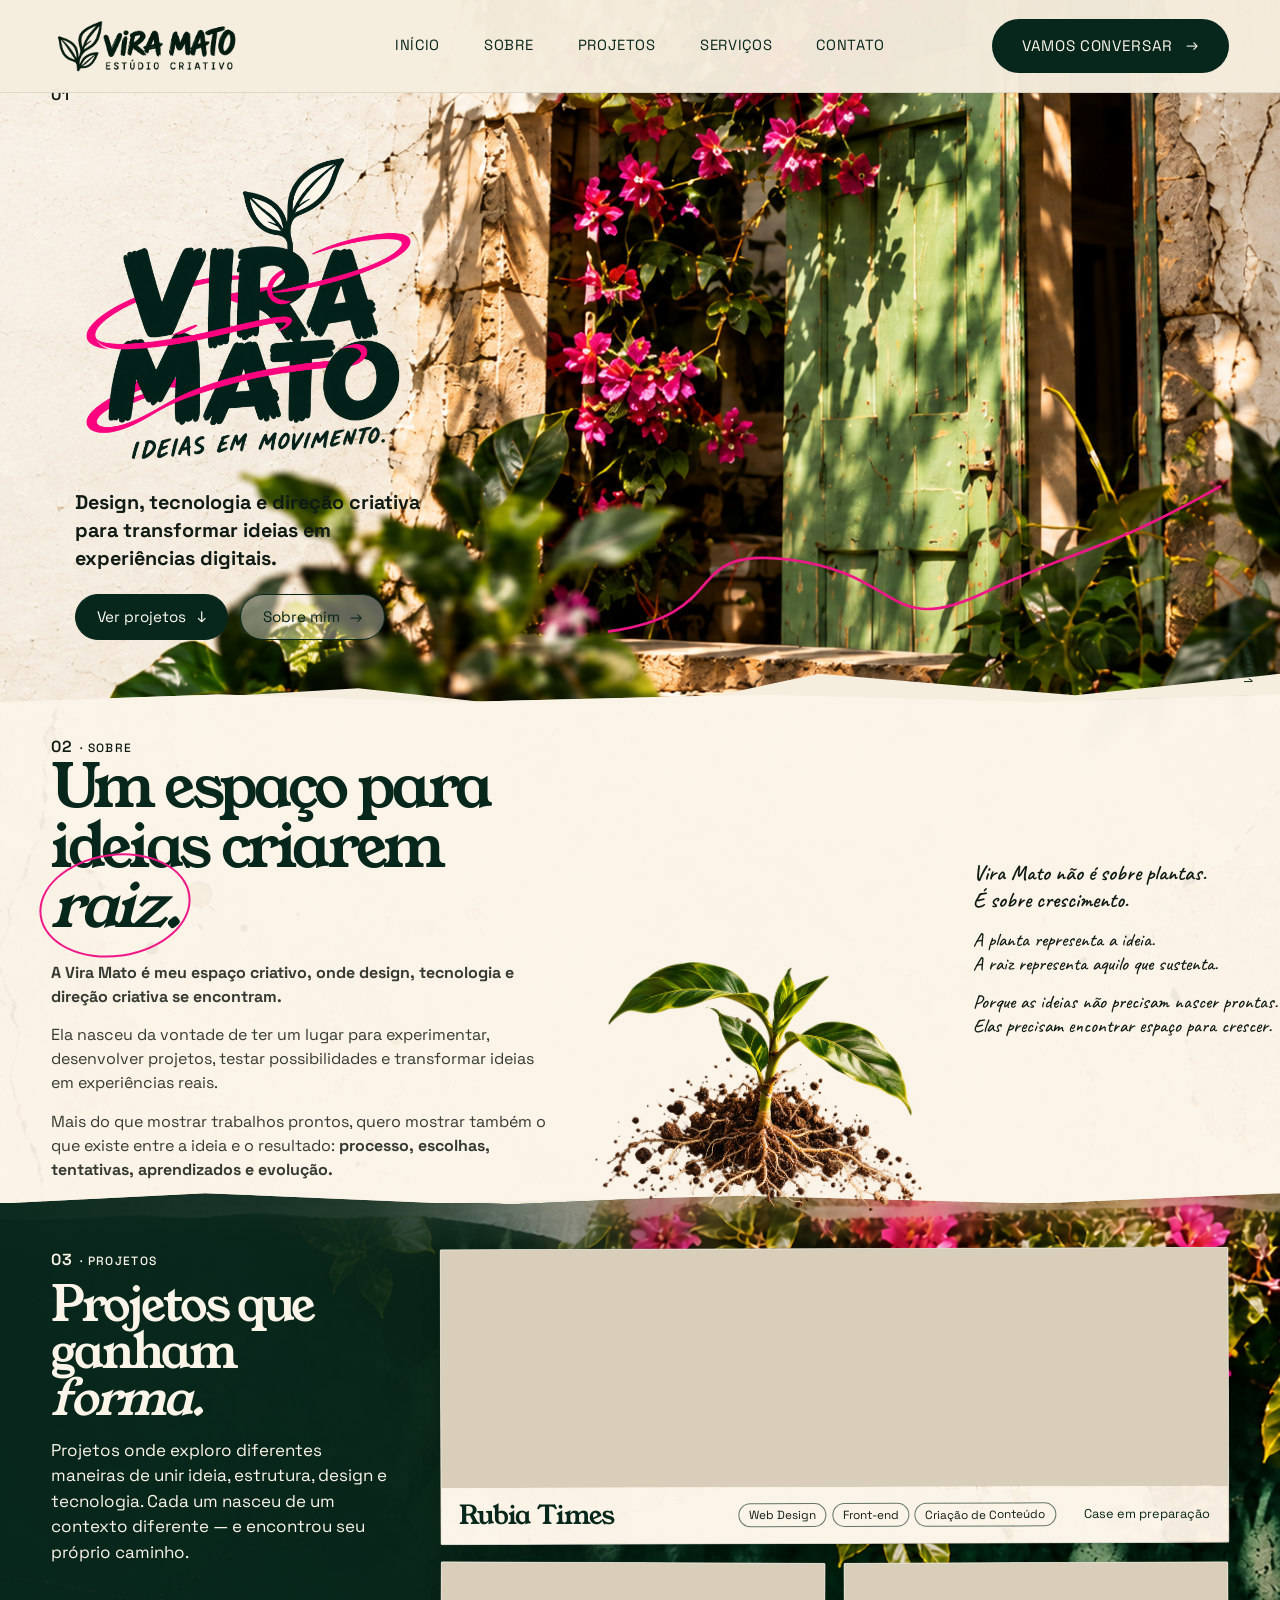
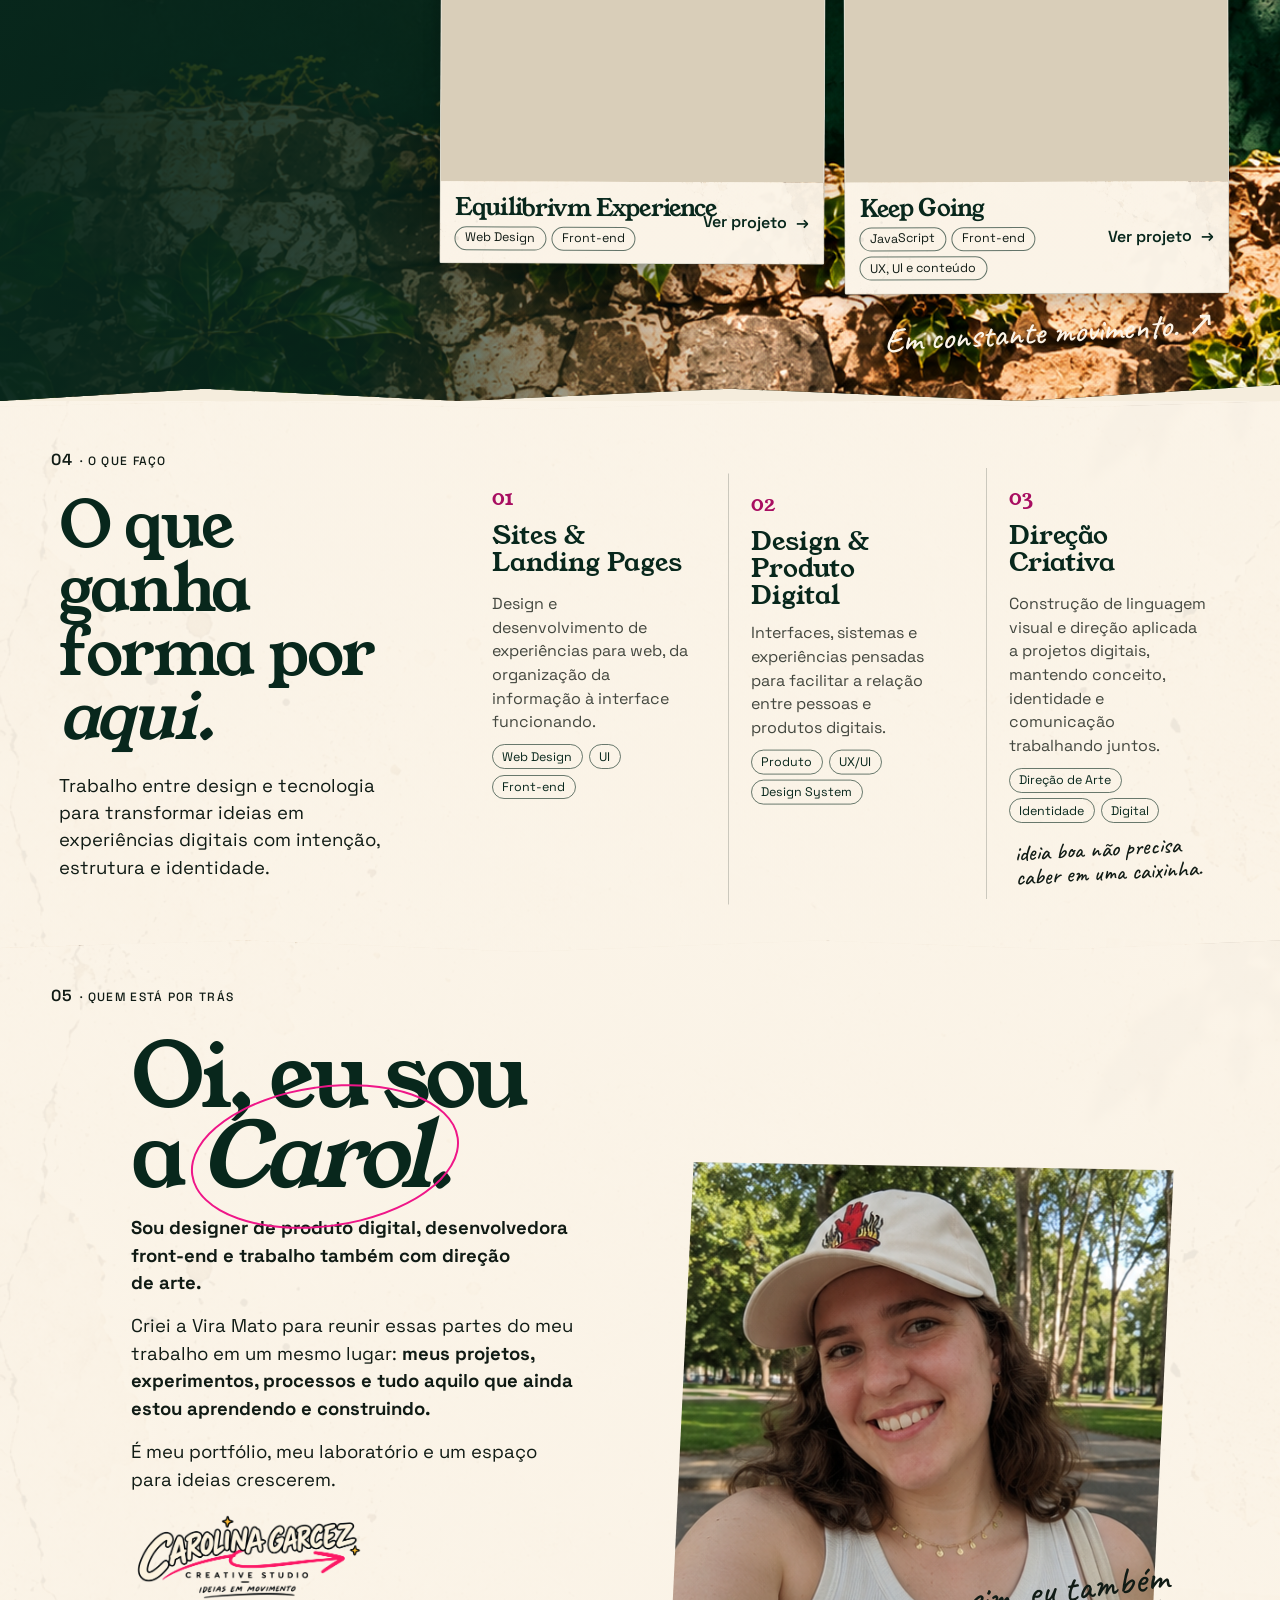
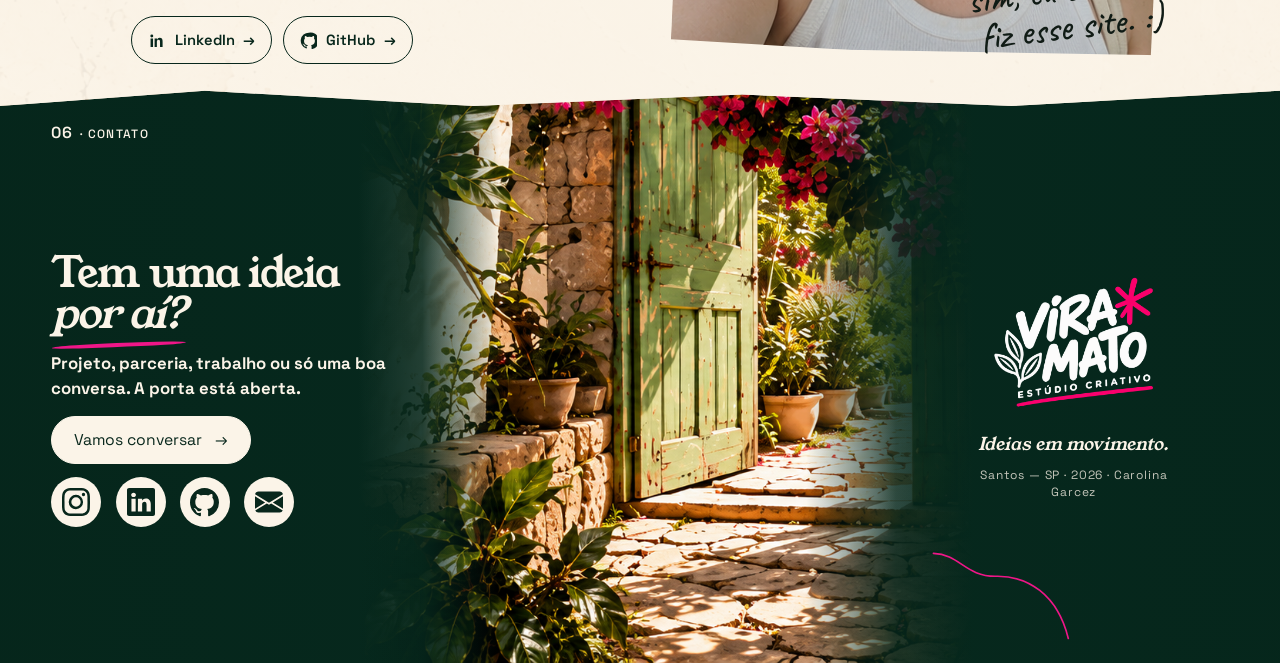
==== commit 8263483c: "feat: versaõ 00" ====
--- a/index.html
+++ b/index.html
@@ -2,12 +2,12 @@
 <html lang="pt-BR">
 <head>
   <meta charset="utf-8">
-  <meta name="viewport" content="width=device-width, initial-scale=1">
+  <meta name="viewport" content="width=device-width, initial-scale=1.0">
   <meta name="theme-color" content="#f5eddd">
   <meta name="description" content="Vira Mato — Estúdio Criativo. Design, tecnologia e direção criativa para transformar ideias em experiências digitais.">
   <meta property="og:type" content="website">
   <meta property="og:title" content="Vira Mato — Estúdio Criativo">
-  <meta property="og:description" content="Design, tecnologia e direção criativa para transformar ideias em experiências digitais.">
+  <meta property="og:description" content="A Vira Mato é um estúdio criativo onde design, tecnologia e direção criativa transformam ideias em experiências digitais.">
   <meta property="og:image" content="./assets/banners/hero.png">
   <title>Vira Mato — Estúdio Criativo</title>
   <link rel="icon" type="image/png" href="./assets/logos/logo-icone.png">
@@ -26,7 +26,7 @@
     <button class="menu-toggle" type="button" aria-expanded="false" aria-controls="site-nav" aria-label="Abrir menu"><span></span><span></span></button>
     <nav class="site-nav" id="site-nav" aria-label="Navegação principal">
       <a href="#inicio">Início</a><a href="#sobre">Sobre</a><a href="#projetos">Projetos</a><a href="#servicos">Serviços</a><a href="#contato">Contato</a>
-      <a class="nav-cta" href="#contato">Vamos conversar <span aria-hidden="true">→</span></a>
+      <a class="nav-cta" href="https://wa.me/5513991065598?text=Oi%21%20Conheci%20a%20Vira%20Mato%20pelo%20site%20e%20queria%20conversar%20sobre%20uma%20ideia%20ou%20projeto.%20%F0%9F%8C%B1" target="_blank" rel="noopener noreferrer">Vamos conversar <span aria-hidden="true">→</span></a>
     </nav>
   </header>
 
@@ -63,23 +63,27 @@
     </section>
 
     <section class="projects section" id="projetos" aria-labelledby="projects-title">
-      <div class="section-meta"><span><span class="section-number">03</span> · PROJETOS</span></div>
-      <div class="project-heading"><div><h2 id="projects-title">Projetos que<br>ganham <em>forma.</em></h2><p class="projects-intro">Projetos onde exploro diferentes maneiras de unir ideia, estrutura, design e tecnologia. Cada um nasceu de um contexto diferente — e encontrou seu próprio caminho.</p></div></div>
-      <div class="project-list">
+      <div class="projects-layout">
+        <div class="project-intro-column">
+          <div class="section-meta"><span><span class="section-number">03</span> · PROJETOS</span></div>
+          <div class="project-heading"><div><h2 id="projects-title">Projetos que<br>ganham <em>forma.</em></h2><p class="projects-intro">Projetos onde exploro diferentes maneiras de unir ideia, estrutura, design e tecnologia. Cada um nasceu de um contexto diferente — e encontrou seu próprio caminho.</p></div></div>
+        </div>
+        <div class="project-list">
         <article class="project project-one" data-reveal="slide">
-          <div class="project-media"><img width="1545" height="370" src="./assets/Projetos/rubiatimes.png" alt="Mockup do projeto Rubia Times" loading="eager" decoding="async"></div>
+          <div class="project-media"><img width="1545" height="370" src="./assets/Projetos/rubiatimes.png" alt="Mockup do projeto Rubia Times" loading="lazy" decoding="async"></div>
           <div class="project-copy"><h3>Rubia Times</h3><p>Porque algumas histórias não cabem em um cartão de aniversário. Então eu fiz um jornal inteiro.</p><ul class="tag-list" aria-label="Tecnologias e disciplinas"><li>Web Design</li><li>Front-end</li><li>Criação de Conteúdo</li></ul><span>Case em preparação</span></div>
         </article>
         <article class="project project-two" data-reveal="rise">
-          <div class="project-media"><img width="1232" height="586" src="./assets/Projetos/equilibrivm.webp" alt="Mockup do projeto Equilibrivm Experience" loading="eager" decoding="async"></div>
+          <div class="project-media"><img width="1232" height="586" src="./assets/Projetos/equilibrivm.webp" alt="Mockup do projeto Equilibrivm Experience" loading="lazy" decoding="async"></div>
           <div class="project-copy"><h3>Equilibrivm Experience</h3><p>Uma experiência digital inspirada na expectativa pela chegada da turnê do álbum Equilibrivm, da cantora Anitta.</p><ul class="tag-list" aria-label="Tecnologias e disciplinas"><li>Web Design</li><li>Front-end</li></ul><a class="text-link" href="./projects/equilibrivm/index.html">Ver projeto <span aria-hidden="true">→</span></a></div>
         </article>
         <article class="project project-three" data-reveal="tilt">
-          <div class="project-media"><img width="1913" height="902" src="./assets/Projetos/keep.going().webp" alt="Mockup do projeto interativo Keep Going" loading="eager" decoding="async"></div>
+          <div class="project-media"><img width="1913" height="902" src="./assets/Projetos/keep.going().webp" alt="Mockup do projeto interativo Keep Going" loading="lazy" decoding="async"></div>
           <div class="project-copy"><h3>Keep Going</h3><p>Uma pequena pausa digital para te lembrar de continuar. Projeto interativo.</p><ul class="tag-list" aria-label="Tecnologias e disciplinas"><li>JavaScript</li><li>Front-end</li><li>UX, UI e conteúdo</li></ul><a class="text-link" href="./projects/keep-going/index.html">Ver projeto <span aria-hidden="true">→</span></a></div>
         </article>
+          <div class="projects-end"><p class="handwritten projects-end-title">Em constante movimento. <span aria-hidden="true">&#8599;</span></p></div>
+        </div>
       </div>
-      <div class="projects-end"><p class="handwritten projects-end-title">Em constante movimento.</p><p class="projects-end-copy">Novos estudos, experimentos e projetos vão criando raiz por aqui.</p><span class="text-link disabled-link" aria-disabled="true">Ver todos os projetos <span aria-hidden="true">→</span></span></div>
     </section>
 
     <section class="services section paper-section" id="servicos" aria-labelledby="services-title">
@@ -90,7 +94,6 @@
         <article class="service-item" data-reveal="slide"><span class="service-number">02</span><div><h3>Design &amp; Produto Digital</h3><p>Interfaces, sistemas e experiências pensadas para facilitar a relação entre pessoas e produtos digitais.</p><ul class="tag-list"><li>Produto</li><li>UX/UI</li><li>Design System</li></ul></div></article>
         <article class="service-item" data-reveal="slide"><span class="service-number">03</span><div><h3>Direção Criativa</h3><p>Construção de linguagem visual e direção aplicada a projetos digitais, mantendo conceito, identidade e comunicação trabalhando juntos.</p><ul class="tag-list"><li>Direção de Arte</li><li>Identidade</li><li>Digital</li></ul></div><p class="handwritten service-note" data-reveal="tilt">ideia boa não precisa caber em uma caixinha.</p></article>
       </div>
-      <a class="button button-dark service-cta" href="#contato">Tem algo diferente em mente? Vamos conversar. <span aria-hidden="true">→</span></a>
     </section>
 
     <section class="profile section paper-section" id="perfil" aria-labelledby="profile-title">
@@ -120,12 +123,41 @@
     <section class="contact section" id="contato" aria-labelledby="contact-title">
       <div class="section-meta"><span><span class="section-number">06</span> · CONTATO</span></div>
       <div class="contact-layout"><div class="contact-copy"><h2 id="contact-title">Tem uma ideia<br><em>por aí?</em></h2>
-        <p class="lead"><strong>Pode ser um projeto, uma parceria, uma oportunidade ou simplesmente uma boa conversa.</strong></p><p>Se alguma coisa começou a criar raiz,</p><p class="door-line">a porta está aberta.</p><a class="button button-light contact-cta" href="mailto:oi@viramato.studio">Vamos conversar <span aria-hidden="true">→</span></a>
-        <nav class="social-links" aria-label="Redes sociais"><a href="https://www.instagram.com/viramato.estudio?stkn=OXd5aTd6YzNsdjFi" target="_blank" rel="noopener noreferrer" aria-label="Instagram da Vira Mato">Instagram <span aria-hidden="true">↗</span></a><a href="https://www.linkedin.com/in/carolinagarcez" target="_blank" rel="noopener noreferrer" aria-label="LinkedIn de Carolina Garcez">LinkedIn <span aria-hidden="true">↗</span></a><a href="https://github.com/CarolinaGarcez" target="_blank" rel="noopener noreferrer" aria-label="GitHub de Carolina Garcez">GitHub <span aria-hidden="true">↗</span></a><a href="mailto:estudioviramato@gmail.com" aria-label="E-mail da Vira Mato">E-mail <span aria-hidden="true">↗</span></a></nav>
-        <p class="handwritten contact-note" data-reveal="tilt">vai que cria raiz?</p>
+        <p class="lead contact-copy-text"><strong>Projeto, parceria, trabalho ou só uma boa conversa. A porta está aberta.</strong></p><a class="button button-light contact-cta" href="https://wa.me/5513991065598?text=Oi%21%20Conheci%20a%20Vira%20Mato%20pelo%20site%20e%20queria%20conversar%20sobre%20uma%20ideia%20ou%20projeto.%20%F0%9F%8C%B1" target="_blank" rel="noopener noreferrer">Vamos conversar <span aria-hidden="true">→</span></a>
+        <ul class="contact-socials" aria-label="Redes sociais">
+          <li class="contact-social-item">
+            <a href="https://www.instagram.com/viramato.estudio?stkn=OXd5aTd6YzNsdjFi" class="contact-social-link" data-social="instagram" aria-label="Instagram da Vira Mato" target="_blank" rel="noopener noreferrer">
+              <div class="contact-social-fill" aria-hidden="true"></div>
+              <svg xmlns="http://www.w3.org/2000/svg" width="16" height="16" fill="currentColor" class="bi bi-instagram" viewBox="0 0 16 16" xml:space="preserve" aria-hidden="true"><path d="M8 0C5.829 0 5.556.01 4.703.048 3.85.088 3.269.222 2.76.42a3.9 3.9 0 0 0-1.417.923A3.9 3.9 0 0 0 .42 2.76C.222 3.268.087 3.85.048 4.7.01 5.555 0 5.827 0 8.001c0 2.172.01 2.444.048 3.297.04.852.174 1.433.372 1.942.205.526.478.972.923 1.417.444.445.89.719 1.416.923.51.198 1.09.333 1.942.372C5.555 15.99 5.827 16 8 16s2.444-.01 3.298-.048c.851-.04 1.434-.174 1.943-.372a3.9 3.9 0 0 0 1.416-.923c.445-.445.718-.891.923-1.417.197-.509.332-1.09.372-1.942C15.99 10.445 16 10.173 16 8s-.01-2.445-.048-3.299c-.04-.851-.175-1.433-.372-1.941a3.9 3.9 0 0 0-.923-1.417A3.9 3.9 0 0 0 13.24.42c-.51-.198-1.092-.333-1.943-.372C10.443.01 10.172 0 7.998 0zm-.717 1.442h.718c2.136 0 2.389.007 3.232.046.78.035 1.204.166 1.486.275.373.145.64.319.92.599s.453.546.598.92c.11.281.24.705.275 1.485.039.843.047 1.096.047 3.231s-.008 2.389-.047 3.232c-.035.78-.166 1.203-.275 1.485a2.5 2.5 0 0 1-.599.919c-.28.28-.546.453-.92.598-.28.11-.704.24-1.485.276-.843.038-1.096.047-3.232.047s-2.39-.009-3.233-.047c-.78-.036-1.203-.166-1.485-.276a2.5 2.5 0 0 1-.92-.598 2.5 2.5 0 0 1-.6-.92c-.109-.281-.24-.705-.275-1.485-.038-.843-.046-1.096-.046-3.233s.008-2.388.046-3.231c.036-.78.166-1.204.276-1.486.145-.373.319-.64.599-.92s.546-.453.92-.598c.282-.11.705-.24 1.485-.276.738-.034 1.024-.044 2.515-.045zm4.988 1.328a.96.96 0 1 0 0 1.92.96.96 0 0 0 0-1.92m-4.27 1.122a4.109 4.109 0 1 0 0 8.217 4.109 4.109 0 0 0 0-8.217m0 1.441a2.667 2.667 0 1 1 0 5.334 2.667 2.667 0 0 1 0-5.334" fill="currentColor"></path></svg>
+            </a>
+            <span class="contact-social-tooltip" aria-hidden="true">Instagram</span>
+          </li>
+          <li class="contact-social-item">
+            <a href="https://www.linkedin.com/in/carolinagarcez" class="contact-social-link" data-social="linkedin" aria-label="LinkedIn de Carolina Garcez" target="_blank" rel="noopener noreferrer">
+              <div class="contact-social-fill" aria-hidden="true"></div>
+              <svg xmlns="http://www.w3.org/2000/svg" width="16" height="16" fill="currentColor" class="bi bi-linkedin" viewBox="0 0 16 16" xml:space="preserve" aria-hidden="true"><path d="M0 1.146C0 .513.526 0 1.175 0h13.65C15.474 0 16 .513 16 1.146v13.708c0 .633-.526 1.146-1.175 1.146H1.175C.526 16 0 15.487 0 14.854zm4.943 12.248V6.169H2.542v7.225zm-1.2-8.212c.837 0 1.358-.554 1.358-1.248-.015-.709-.52-1.248-1.342-1.248S2.4 3.226 2.4 3.934c0 .694.521 1.248 1.327 1.248zm4.908 8.212V9.359c0-.216.016-.432.08-.586.173-.431.568-.878 1.232-.878.869 0 1.216.662 1.216 1.634v3.865h2.401V9.25c0-2.22-1.184-3.252-2.764-3.252-1.274 0-1.845.7-2.165 1.193v.025h-.016l.016-.025V6.169h-2.4c.03.678 0 7.225 0 7.225z" fill="currentColor"></path></svg>
+            </a>
+            <span class="contact-social-tooltip" aria-hidden="true">LinkedIn</span>
+          </li>
+          <li class="contact-social-item">
+            <a href="https://github.com/CarolinaGarcez" class="contact-social-link" data-social="github" aria-label="GitHub de Carolina Garcez" target="_blank" rel="noopener noreferrer">
+              <div class="contact-social-fill" aria-hidden="true"></div>
+              <svg xmlns="http://www.w3.org/2000/svg" width="16" height="16" fill="currentColor" class="bi bi-github" viewBox="0 0 16 16" xml:space="preserve" aria-hidden="true"><path d="M8 0C3.58 0 0 3.58 0 8c0 3.54 2.29 6.53 5.47 7.59.4.07.55-.17.55-.38 0-.19-.01-.82-.01-1.49-2.01.37-2.53-.49-2.69-.94-.09-.23-.48-.94-.82-1.13-.28-.15-.68-.52-.01-.53.63-.01 1.08.58 1.23.82.72 1.21 1.87.87 2.33.66.07-.52.28-.87.51-1.07-1.78-.2-3.64-.89-3.64-3.95 0-.87.31-1.59.82-2.15-.08-.2-.36-1.02.08-2.12 0 0 .67-.21 2.2.82.64-.18 1.32-.27 2-.27s1.36.09 2 .27c1.53-1.04 2.2-.82 2.2-.82.44 1.1.16 1.92.08 2.12.51.56.82 1.27.82 2.15 0 3.07-1.87 3.75-3.65 3.95.29.25.54.73.54 1.48 0 1.07-.01 1.93-.01 2.2 0 .21.15.46.55.38A8.01 8.01 0 0 0 16 8c0-4.42-3.58-8-8-8" fill="currentColor"></path></svg>
+            </a>
+            <span class="contact-social-tooltip" aria-hidden="true">GitHub</span>
+          </li>
+          <li class="contact-social-item">
+            <a href="mailto:estudioviramato@gmail.com" class="contact-social-link" data-social="email" aria-label="Enviar e-mail para a Vira Mato">
+              <div class="contact-social-fill" aria-hidden="true"></div>
+              <svg xmlns="http://www.w3.org/2000/svg" width="16" height="16" fill="currentColor" class="bi bi-envelope-fill" viewBox="0 0 16 16" aria-hidden="true"><path d="M.05 3.555A2 2 0 0 1 2 2h12a2 2 0 0 1 1.95 1.555L8 8.414zM0 4.697v7.104l5.803-3.558zM6.761 8.83.13 12.89A2 2 0 0 0 2 14h12a2 2 0 0 0 1.87-1.11L9.239 8.83 8 9.586zM16 4.697l-5.803 3.546L16 11.8z" fill="currentColor"></path></svg>
+            </a>
+            <span class="contact-social-tooltip" aria-hidden="true">E-mail</span>
+          </li>
+        </ul>
       </div>
+        <footer class="site-footer"><img width="1536" height="1024" src="./assets/logos/logo-branco.png" alt="Vira Mato — Estúdio Criativo" loading="lazy" decoding="async"><p>Ideias em movimento.</p><small>Santos — SP · 2026 · Carolina Garcez</small></footer>
+        <svg class="contact-swoosh" viewBox="0 0 180 150" aria-hidden="true"><path d="M4 8c35 6 38 37 79 42 41 5 78 35 84 96"/></svg>
       </div>
-      <footer class="site-footer"><img width="1536" height="1024" src="./assets/logos/Logo Brush completo footer.png" alt="Vira Mato — Estúdio Criativo" loading="lazy" decoding="async"><p>Ideias em movimento.</p><small>Santos — SP · 2026 · Carolina Garcez</small></footer>
     </section>
   </main>
 </body>
--- a/css/style.css
+++ b/css/style.css
@@ -7,7 +7,6 @@
 }
 
 body {
-  min-width: 20rem;
   overflow-x: clip;
   background: var(--color-background);
   color: var(--color-text);
@@ -723,27 +722,6 @@
   line-height: 1.05;
 }
 
-.projects-end-copy {
-  max-width: 34rem;
-  margin: .6rem 0 0;
-  font-size: 1rem;
-}
-
-.projects-end .disabled-link {
-  display: inline-flex;
-  margin-top: 1rem;
-  padding: .35rem .2rem;
-  border-bottom: 1px solid currentColor;
-  color: var(--color-paper);
-  font-size: .95rem;
-  opacity: .9;
-}
-
-.disabled-link {
-  opacity: .65;
-  pointer-events: none;
-}
-
 /* Serviços */
 
 .services {
@@ -839,13 +817,6 @@
 
 .service-item .tag-list {
   margin-top: .45rem;
-}
-
-.service-cta {
-  grid-column: 2;
-  grid-row: 3;
-  justify-self: start;
-  margin: .8rem 0 0;
 }
 
 /* Carol */
@@ -1059,13 +1030,6 @@
   font-size: 1rem;
 }
 
-.contact-note {
-  margin: .75rem 0 0 43%;
-  color: var(--color-paper);
-  font-size: 1.7rem;
-  transform: rotate(-6deg);
-}
-
 .social-links {
   display: flex;
   gap: 1.1rem;
@@ -1106,14 +1070,6 @@
   letter-spacing: .08em;
 }
 
-.service-cta.button {
-  min-height: 2.2rem;
-  padding: .4rem .9rem;
-  border: 0;
-  border-radius: 999px;
-  font-size: .63rem;
-}
-
 /* Animações de entrada */
 
 [data-reveal] {
@@ -1301,9 +1257,9 @@
 
 }
 
-/* Até 820px */
-
-@media (max-width: 820px) {
+/* Header compacto em tablets e celulares */
+
+@media (max-width: 1100px) {
   .site-header {
     min-height: 4.2rem;
     grid-template-columns: 1fr auto;
@@ -1315,7 +1271,7 @@
   }
 
   .wordmark {
-    width: 7.3rem;
+    width: 8.6rem;
   }
 
   .menu-toggle {
@@ -1378,6 +1334,12 @@
     margin-top: .4rem;
   }
 
+  .site-nav a:not(.nav-cta) {
+    min-height: 2.75rem;
+    display: flex;
+    align-items: center;
+  }
+
   .hero::before {
     position: absolute;
     z-index: 0;
@@ -1469,19 +1431,13 @@
     font-size: .88rem;
   }
 
-  .service-cta {
-    grid-column: 1;
-    grid-row: auto;
-    margin: .6rem 0 0 1rem;
-  }
-
 }
 
 /* Celular */
 
 @media (max-width: 680px) {
   html {
-    scroll-padding-top: 4rem;
+    scroll-padding-top: 4.5rem;
   }
 
   .section {
@@ -1723,11 +1679,6 @@
     margin: .35rem 0 0;
   }
 
-  .service-cta {
-    margin: .95rem 0 0 7%;
-    font-size: .78rem;
-  }
-
   .profile {
     min-height: 0;
     margin-top: -.6rem;
@@ -1811,11 +1762,6 @@
     font-size: .84rem;
   }
 
-  .contact-note {
-    margin-left: 52%;
-    font-size: 1.35rem;
-  }
-
   .social-links {
     gap: 1rem;
     margin-top: .8rem;
@@ -1835,166 +1781,11 @@
   }
 
   .site-footer p {
-    font-size: .78rem;
+    font-size: 1rem;
   }
 
   .site-footer small {
-    font-size: .5rem;
-  }
-
-}
-
-/* Projetos */
-
-.projects {
-  min-height: 76rem;
-  padding-block: 5rem 6rem;
-}
-
-.projects::before {
-  background-size: 100% 100%, cover;
-}
-
-.project-heading {
-  width: 100%;
-  min-height: 18rem;
-  padding: 3.5rem 5% 2rem;
-}
-
-.project-heading h2 {
-  max-width: 43rem;
-  font-size: clamp(4.5rem, 7vw, 7.2rem);
-  line-height: .9;
-}
-
-.projects-intro {
-  max-width: 38rem;
-  margin-top: 1.35rem;
-  font-size: clamp(1.05rem, 1.35vw, 1.25rem);
-  line-height: 1.45;
-}
-
-.project-list {
-  position: relative;
-  inset: auto;
-  display: grid;
-  grid-template-columns: repeat(2, minmax(0, 1fr));
-  align-items: start;
-  gap: 2.5rem 2.2rem;
-  margin: 1rem 5% 0;
-}
-
-.project {
-  width: auto;
-}
-
-.project-one {
-  grid-column: 1 / -1;
-  width: min(78%, 62rem);
-  justify-self: center;
-  margin: 0 0 1rem;
-  transform: rotate(-.35deg);
-}
-
-.project-two {
-  margin-top: .8rem;
-  transform: rotate(.55deg);
-}
-
-.project-three {
-  margin-top: 2.2rem;
-  transform: rotate(-.45deg);
-}
-
-.project-one .project-media {
-  height: clamp(19rem, 27vw, 25rem);
-}
-
-.project-two .project-media, .project-three .project-media {
-  height: clamp(18rem, 24vw, 22rem);
-}
-
-.project-copy {
-  padding: 1.35rem 1.45rem 1.5rem;
-}
-
-.project h3 {
-  font-size: clamp(2rem, 2.6vw, 2.8rem);
-}
-
-.project-copy > p {
-  min-height: 4.5rem;
-  margin-top: .75rem;
-  font-size: 1rem;
-  line-height: 1.45;
-}
-
-.project .tag-list {
-  gap: .35rem;
-  margin: .7rem 0 .8rem;
-}
-
-.project .tag-list li {
-  padding: .2rem .55rem;
-  font-size: .72rem;
-}
-
-.projects .text-link {
-  font-size: 1rem;
-}
-
-@media (max-width: 820px) {
-  .projects {
-    min-height: 0;
-    padding-block: 3.5rem 4.5rem;
-  }
-
-  .project-heading {
-    min-height: 0;
-    padding: 2rem 5% 1.5rem;
-  }
-
-  .project-heading h2 {
-    max-width: 27rem;
-    font-size: clamp(3.5rem, 12vw, 5rem);
-  }
-
-  .projects-intro {
-    max-width: 32rem;
-    margin-top: 1rem;
-    font-size: 1rem;
-  }
-
-  .project-list {
-    display: flex;
-    flex-direction: column;
-    gap: 1.8rem;
-    margin: 1.5rem 5% 0;
-    padding: 0;
-  }
-
-  .project, .project-one, .project-two, .project-three {
-    width: 100%;
-    margin: 0;
-    transform: none;
-  }
-
-  .project-media, .project-one .project-media, .project-two .project-media, .project-three .project-media {
-    height: auto;
-    aspect-ratio: 1.25 / 1;
-  }
-
-  .project-copy {
-    padding: 1rem 1.1rem 1.2rem;
-  }
-
-  .project h3 {
-    font-size: 1.8rem;
-  }
-
-  .project-copy > p {
-    min-height: 0;
-    font-size: .92rem;
+    font-size: .75rem;
   }
 
 }
@@ -2043,7 +1834,7 @@
 
 .service-item h3 {
   min-height: 4rem;
-  font-size: clamp(1.8rem, 2.2vw, 2.45rem);
+  font-size: clamp(1.65rem, 2vw, 2rem);
   line-height: 1.02;
 }
 
@@ -2060,11 +1851,6 @@
 
 .service-item .tag-list li {
   font-size: .7rem;
-}
-
-.service-cta {
-  grid-column: 2;
-  margin-top: 1.8rem;
 }
 
 @media (max-width: 820px) {
@@ -2116,16 +1902,12 @@
   .service-item p {
     min-height: 0;
     margin-top: .45rem;
-    font-size: .95rem;
+    font-size: 1rem;
   }
 
   .service-item .tag-list {
     grid-column: 2;
     margin-top: .55rem;
-  }
-
-  .service-cta {
-    margin: 1.25rem 0 0 7%;
   }
 
 }
@@ -2313,13 +2095,6 @@
   line-height: 1;
 }
 
-.contact-note {
-  width: 15rem;
-  margin: 1.5rem 0 0 48%;
-  font-size: clamp(2rem, 2.8vw, 2.8rem);
-  line-height: 1;
-}
-
 .site-footer {
   bottom: 2rem;
 }
@@ -2353,12 +2128,6 @@
     min-height: 3.5rem;
     padding: .9rem 1.5rem;
     font-size: 1.05rem;
-  }
-
-  .contact-note {
-    width: 13rem;
-    margin: 1.35rem 0 0 35%;
-    font-size: 1.8rem;
   }
 
   .site-footer {
@@ -2427,48 +2196,6 @@
   outline-offset: 4px;
 }
 
-.social-links a {
-  font-size: 0;
-}
-
-.social-links a::before {
-  display: block;
-  width: 1.15rem;
-  height: 1.15rem;
-  background: currentColor;
-  content: '';
-  mask: center / contain no-repeat;
-  -webkit-mask: center / contain no-repeat;
-}
-
-.social-links a:nth-child(1)::before {
-  mask-image: url("data:image/svg+xml,%3Csvg xmlns='http://www.w3.org/2000/svg' viewBox='0 0 24 24'%3E%3Crect x='3' y='3' width='18' height='18' rx='5' fill='none' stroke='black' stroke-width='2'/%3E%3Ccircle cx='12' cy='12' r='4' fill='none' stroke='black' stroke-width='2'/%3E%3Ccircle cx='17.5' cy='6.5' r='1'/%3E%3C/svg%3E");
-  -webkit-mask-image: url("data:image/svg+xml,%3Csvg xmlns='http://www.w3.org/2000/svg' viewBox='0 0 24 24'%3E%3Crect x='3' y='3' width='18' height='18' rx='5' fill='none' stroke='black' stroke-width='2'/%3E%3Ccircle cx='12' cy='12' r='4' fill='none' stroke='black' stroke-width='2'/%3E%3Ccircle cx='17.5' cy='6.5' r='1'/%3E%3C/svg%3E");
-}
-
-.social-links a:nth-child(2)::before {
-  content: 'in';
-  mask: none;
-  -webkit-mask: none;
-  background: none;
-  color: currentColor;
-  font: 700 1rem/1 var(--font-interface);
-}
-
-.social-links a:nth-child(3)::before {
-  mask-image: url("data:image/svg+xml,%3Csvg xmlns='http://www.w3.org/2000/svg' viewBox='0 0 24 24'%3E%3Cpath d='M9 19c-4 1.2-4-2-5.5-2.5M14 21v-3.2c0-1 .1-1.4-.5-2 2.5-.3 5.2-1.2 5.2-5.5 0-1.2-.4-2.2-1-3 .1-.3.4-1.5-.1-3.1 0 0-1-.3-3.1 1.1a10.8 10.8 0 0 0-5.6 0C6.8 7.9 5.8 8.2 5.8 8.2c-.5 1.6-.2 2.8-.1 3.1-.6.8-1 1.8-1 3 0 4.3 2.7 5.2 5.2 5.5' fill='none' stroke='black' stroke-width='1.8'/%3E%3C/svg%3E");
-  -webkit-mask-image: url("data:image/svg+xml,%3Csvg xmlns='http://www.w3.org/2000/svg' viewBox='0 0 24 24'%3E%3Cpath d='M9 19c-4 1.2-4-2-5.5-2.5M14 21v-3.2c0-1 .1-1.4-.5-2 2.5-.3 5.2-1.2 5.2-5.5 0-1.2-.4-2.2-1-3 .1-.3.4-1.5-.1-3.1 0 0-1-.3-3.1 1.1a10.8 10.8 0 0 0-5.6 0C6.8 7.9 5.8 8.2 5.8 8.2c-.5 1.6-.2 2.8-.1 3.1-.6.8-1 1.8-1 3 0 4.3 2.7 5.2 5.2 5.5' fill='none' stroke='black' stroke-width='1.8'/%3E%3C/svg%3E");
-}
-
-.social-links a[href^="mailto:"]::before {
-  width: 1.2rem;
-  height: 1.2rem;
-  background: currentColor;
-  content: '';
-  mask: center / contain no-repeat url("data:image/svg+xml,%3Csvg xmlns='http://www.w3.org/2000/svg' viewBox='0 0 24 24'%3E%3Crect x='3' y='5' width='18' height='14' rx='2' fill='none' stroke='black' stroke-width='2'/%3E%3Cpath d='m4 7 8 6 8-6' fill='none' stroke='black' stroke-width='2'/%3E%3C/svg%3E");
-  -webkit-mask: center / contain no-repeat url("data:image/svg+xml,%3Csvg xmlns='http://www.w3.org/2000/svg' viewBox='0 0 24 24'%3E%3Crect x='3' y='5' width='18' height='14' rx='2' fill='none' stroke='black' stroke-width='2'/%3E%3Cpath d='m4 7 8 6 8-6' fill='none' stroke='black' stroke-width='2'/%3E%3C/svg%3E");
-}
-
 @media (max-width: 820px) {
   .social-links {
     right: 1rem;
@@ -2497,7 +2224,7 @@
 /* Escala de texto */
 
 .section-meta {
-  font-size: clamp(.72rem, .8vw, .82rem);
+  font-size: clamp(.75rem, .8vw, .82rem);
 }
 
 .section-number {
@@ -2523,15 +2250,15 @@
 }
 
 .tag-list li, .project .tag-list li {
-  font-size: clamp(.68rem, .75vw, .78rem);
+  font-size: clamp(.75rem, .78vw, .8rem);
 }
 
 .hero-index {
-  font-size: clamp(.68rem, .75vw, .78rem);
+  font-size: clamp(.75rem, .75vw, .78rem);
 }
 
 .site-footer small {
-  font-size: clamp(.62rem, .7vw, .75rem);
+  font-size: clamp(.75rem, .75vw, .78rem);
 }
 
 @media (max-width: 820px) {
@@ -2544,7 +2271,7 @@
   }
 
   .section-meta {
-    font-size: .72rem;
+    font-size: .75rem;
   }
 
   .hero-lead, .about-copy > p, .projects-intro, .services-heading > p, .profile-copy > p:not(.signature), .contact-copy > p:not(.handwritten) {
@@ -2556,18 +2283,18 @@
   }
 
   .tag-list li, .project .tag-list li {
-    font-size: .7rem;
+    font-size: .75rem;
   }
 
   .site-footer small {
-    font-size: .62rem;
+    font-size: .75rem;
   }
 
 }
 
 @media (max-width: 430px) {
   .section-meta {
-    font-size: .7rem;
+    font-size: .75rem;
   }
 
   .section-number {
@@ -2578,7 +2305,7 @@
     font-size: .9rem;
   }
 
-  .handwritten, .service-note, .profile-note, .contact-note {
+  .handwritten, .service-note, .profile-note {
     letter-spacing: .01em;
   }
 
@@ -2621,14 +2348,6 @@
     left: 40%;
     width: 57%;
     height: 30rem;
-  }
-
-  .projects {
-    min-height: 80rem;
-  }
-
-  .project-list {
-    margin-inline: 3.5%;
   }
 
   .services {
@@ -2840,7 +2559,7 @@
   }
 
   .service-item h3 {
-    font-size: 1.7rem;
+    font-size: 1.65rem;
   }
 
   .service-item p {
@@ -2870,12 +2589,6 @@
     width: min(88%, 25rem);
   }
 
-  .contact-note {
-    position: static;
-    width: 13rem;
-    margin: 1.25rem 0 0 32%;
-  }
-
   .social-links {
     right: .8rem;
     bottom: 10.25rem;
@@ -2982,7 +2695,7 @@
     position: relative;
   }
 
-  .about-quote, .service-note, .profile-note, .contact-note {
+  .about-quote, .service-note, .profile-note {
     position: static;
   }
 
@@ -2990,7 +2703,7 @@
     margin-top: 1rem;
   }
 
-  .profile-note, .contact-note {
+  .profile-note {
     margin-top: 1.25rem;
   }
 
@@ -3152,13 +2865,6 @@
     letter-spacing: -.025em;
   }
 
-  .service-cta.button {
-    min-height: 3.25rem;
-    padding: .82rem 1.55rem;
-    border: 1px solid var(--color-primary);
-    font-size: 1rem;
-  }
-
 }
 
 @media (max-width: 820px) {
@@ -3169,12 +2875,6 @@
     letter-spacing: -.02em;
   }
 
-  .service-cta.button {
-    min-height: 3.1rem;
-    padding: .72rem 1.05rem;
-    font-size: .92rem;
-  }
-
 }
 
 /* Carol */
@@ -3202,6 +2902,47 @@
 
 }
 
+/* Carol: pequenos ajustes de espaço e posição da anotação */
+@media (min-width: 821px) {
+  .profile {
+    min-height: 0;
+    padding-block: 3rem 2.6rem;
+  }
+
+  .profile-layout {
+    min-height: 31rem;
+    padding-inline: 5%;
+  }
+
+  .profile-copy {
+    width: min(44%, 38rem);
+  }
+
+  .profile-note {
+    top: auto;
+    right: 4%;
+    bottom: 1.1rem;
+    width: 14rem;
+    text-align: center;
+  }
+}
+
+@media (max-width: 820px) {
+  .profile-layout {
+    gap: .9rem;
+  }
+
+  .profile-copy {
+    order: 1;
+  }
+
+  .profile-note {
+    order: 0;
+    align-self: flex-end;
+    margin: .2rem 3% 0 auto;
+  }
+}
+
 /* Contato e redes */
 
 .contact .contact-cta {
@@ -3210,7 +2951,7 @@
   font-size: 1.12rem;
 }
 
-.contact .social-links {
+.contact .contact-socials {
   position: static;
   display: flex;
   flex-wrap: wrap;
@@ -3221,7 +2962,7 @@
   margin: .9rem 0 0;
 }
 
-.contact .social-links a {
+.contact .contact-socials a {
   width: 3rem;
   height: 3rem;
 }
@@ -3233,12 +2974,12 @@
     font-size: 1.05rem;
   }
 
-  .contact .social-links {
+  .contact .contact-socials {
     gap: .6rem;
     margin-top: .8rem;
   }
 
-  .contact .social-links a {
+  .contact .contact-socials a {
     width: 2.85rem;
     height: 2.85rem;
   }
@@ -3248,36 +2989,6 @@
 /* Projetos e Carol */
 
 @media (min-width: 821px) {
-  .project-heading {
-    min-height: 15rem;
-    padding: 2.5rem 5% 1.25rem;
-  }
-
-  .project-heading h2 {
-    font-size: clamp(4rem, 6vw, 6.2rem);
-  }
-
-  .projects-intro {
-    margin-top: 1rem;
-  }
-
-  .project-list {
-    column-gap: 1.8rem;
-    margin: .7rem 3.5% 0;
-  }
-
-  .project-one {
-    width: min(88%, 72rem);
-  }
-
-  .project-two .project-media {
-    height: clamp(18rem, 23vw, 23rem);
-  }
-
-  .project-three .project-media {
-    height: clamp(18rem, 24vw, 23rem);
-  }
-
   .profile-copy {
     width: min(42%, 38rem);
   }
@@ -3293,66 +3004,8 @@
 }
 
 @media (min-width: 821px) and (max-width: 1100px) {
-  .project-heading {
-    min-height: 14rem;
-    padding: 2.1rem 4% 1rem;
-  }
-
-  .project-heading h2 {
-    font-size: clamp(3.8rem, 6vw, 5.4rem);
-  }
-
-  .project-list {
-    column-gap: 1.6rem;
-    margin-inline: 3%;
-  }
-
-  .project-one {
-    width: min(94%, 68rem);
-  }
-
-  .project-one .project-media {
-    height: clamp(17rem, 23vw, 21rem);
-  }
-
   .profile-media {
     height: 32rem;
-  }
-
-}
-
-@media (max-width: 820px) {
-  .project-list {
-    gap: 2.3rem;
-    margin-top: 1.2rem;
-  }
-
-  .project-one {
-    width: 100%;
-    align-self: flex-start;
-  }
-
-  .project-two {
-    width: 95%;
-    align-self: flex-end;
-  }
-
-  .project-three {
-    width: 98%;
-    align-self: flex-start;
-    margin-left: 2%;
-  }
-
-  .project-one .project-media {
-    aspect-ratio: 1.18 / 1;
-  }
-
-  .project-two .project-media {
-    aspect-ratio: 1.3 / 1;
-  }
-
-  .project-three .project-media {
-    aspect-ratio: 1.22 / 1;
   }
 
 }
@@ -3734,15 +3387,6 @@
   .projects-end-title {
     color: var(--color-paper);
     font-size: clamp(1.9rem, 7vw, 2.35rem);
-  }
-
-  .projects-end-copy {
-    margin-top: .5rem;
-    font-size: 1rem;
-  }
-
-  .projects-end .disabled-link {
-    margin-top: .9rem;
   }
 
   .project .tag-list {
@@ -3987,6 +3631,8 @@
   .services {
     min-height: 34rem;
     padding-block: 3.2rem 3.6rem;
+    grid-template-columns: minmax(23rem, .9fr) minmax(0, 2.6fr);
+    column-gap: clamp(2rem, 4vw, 4.5rem);
   }
 
   .services-heading {
@@ -3994,7 +3640,9 @@
   }
 
   .service-list {
-    margin-top: 2rem;
+    align-self: center;
+    margin: 0;
+    column-gap: clamp(.5rem, 1.2vw, 1.2rem);
   }
 
   .service-item {
@@ -4017,16 +3665,12 @@
 
   .service-item .service-note {
     position: static;
-    width: auto;
-    max-width: 14rem;
-    margin: .8rem 0 0;
+    width: min(100%, 12rem);
+    max-width: 12rem;
+    margin: .9rem 0 0 auto;
     font-size: clamp(1.45rem, 1.8vw, 1.85rem);
     line-height: 1.05;
     transform: rotate(-3deg);
-  }
-
-  .service-cta {
-    margin-top: 1.15rem;
   }
 
   .contact {
@@ -4070,9 +3714,6 @@
     transform: rotate(-2deg);
   }
 
-  .service-cta {
-    margin-top: 1rem;
-  }
 }
 
 /* Legibilidade das tags de Serviços */
@@ -4100,126 +3741,6 @@
   }
 }
 
-/* Projetos: composição editorial assimétrica no desktop */
-
-@media (min-width: 981px) {
-  .projects {
-    min-height: 0;
-    padding-block: 2.1rem 2.2rem;
-  }
-
-  .projects::before {
-    background-size: 100% 100%, cover;
-  }
-
-  .project-heading {
-    display: grid;
-    grid-template-columns: minmax(0, 1fr) minmax(18rem, .72fr);
-    align-items: end;
-    gap: clamp(1.5rem, 4vw, 4rem);
-    padding: .5rem 2% .7rem;
-  }
-
-  .project-heading h2 {
-    max-width: 43rem;
-  }
-
-  .projects-intro {
-    max-width: 34rem;
-    margin: 0 0 .25rem auto;
-  }
-
-  .project-list {
-    display: grid;
-    grid-template-columns: minmax(0, 1.12fr) minmax(20rem, .88fr);
-    grid-template-rows: repeat(2, minmax(0, 1fr));
-    align-items: stretch;
-    gap: clamp(.85rem, 1.4vw, 1.3rem);
-    margin: .8rem 2% 0;
-  }
-
-  .project {
-    min-width: 0;
-  }
-
-  .project-one {
-    grid-column: 1;
-    grid-row: 1 / span 2;
-    display: flex;
-    margin: 0;
-    transform: rotate(-.3deg);
-  }
-
-  .project-one .project-media {
-    flex: 0 0 auto;
-    width: 100%;
-    min-height: 0;
-    height: auto;
-    aspect-ratio: 2.5 / 1;
-  }
-
-  .project-two,
-  .project-three {
-    display: grid;
-    grid-template-columns: minmax(9rem, .78fr) minmax(0, 1fr);
-    align-items: stretch;
-    margin: 0;
-  }
-
-  .project-two {
-    grid-column: 2;
-    grid-row: 1;
-    transform: rotate(.45deg);
-  }
-
-  .project-three {
-    grid-column: 2;
-    grid-row: 2;
-    transform: rotate(-.3deg);
-  }
-
-  .project-two .project-media,
-  .project-three .project-media {
-    width: 100%;
-    height: 100%;
-    min-height: 13rem;
-    aspect-ratio: auto;
-  }
-
-  .project-media img {
-    object-fit: contain;
-  }
-
-  .project-copy {
-    padding: clamp(.9rem, 1.3vw, 1.25rem);
-  }
-
-  .project-two .project-copy,
-  .project-three .project-copy {
-    justify-content: center;
-  }
-
-  .project-copy > p {
-    margin-top: .55rem;
-  }
-
-  .project .tag-list {
-    gap: .35rem .4rem;
-    margin-block: .6rem;
-  }
-
-  .project .tag-list li {
-    padding: .22rem .58rem;
-    font-size: clamp(.74rem, .8vw, .82rem);
-    line-height: 1.25;
-  }
-
-  .projects-end {
-    width: min(92%, 46rem);
-    margin-top: 1.5rem;
-  }
-}
-
 /* Contato/Footer: compactação e alinhamento dos ícones sociais */
 
 @media (min-width: 821px) {
@@ -4234,39 +3755,908 @@
   }
 }
 
-.contact .social-links {
+.contact .contact-socials {
   position: static;
   margin: .7rem 0 0;
   gap: .6rem;
 }
 
-.contact .social-links a {
+.contact .contact-socials a {
   width: 3rem;
   height: 3rem;
-}
-
-.contact .social-links a::before {
-  width: 1.2rem;
-  height: 1.2rem;
-}
-
-.contact .social-links a:nth-child(2)::before {
-  width: 1.2rem;
-  height: 1.2rem;
-  background: currentColor;
-  content: '';
-  mask: center / contain no-repeat url("data:image/svg+xml,%3Csvg xmlns='http://www.w3.org/2000/svg' viewBox='0 0 24 24'%3E%3Crect x='2' y='2' width='20' height='20' rx='2' fill='none' stroke='black' stroke-width='2'/%3E%3Ccircle cx='6.2' cy='7' r='1.2'/%3E%3Cpath d='M5 10v9m5-9v9m0-5.2c0-2.2 1.1-3.8 3.4-3.8 2.2 0 3.6 1.4 3.6 3.8V19' fill='none' stroke='black' stroke-width='2'/%3E%3C/svg%3E");
-  -webkit-mask: center / contain no-repeat url("data:image/svg+xml,%3Csvg xmlns='http://www.w3.org/2000/svg' viewBox='0 0 24 24'%3E%3Crect x='2' y='2' width='20' height='20' rx='2' fill='none' stroke='black' stroke-width='2'/%3E%3Ccircle cx='6.2' cy='7' r='1.2'/%3E%3Cpath d='M5 10v9m5-9v9m0-5.2c0-2.2 1.1-3.8 3.4-3.8 2.2 0 3.6 1.4 3.6 3.8V19' fill='none' stroke='black' stroke-width='2'/%3E%3C/svg%3E");
+  border-color: rgb(251 244 232 / 68%);
 }
 
 @media (max-width: 820px) {
-  .contact .social-links {
+  .contact .contact-socials {
     gap: .55rem;
     margin-top: .65rem;
   }
 
-  .contact .social-links a {
+  .contact .contact-socials a {
     width: 2.85rem;
     height: 2.85rem;
   }
 }
+
+/* Fechamento responsivo: fluxo seguro em tablets e celulares */
+@media (max-width: 820px) {
+  body {
+    min-width: 0;
+  }
+
+  .menu-toggle {
+    min-width: 2.75rem;
+    min-height: 2.75rem;
+  }
+
+  .site-nav a:not(.nav-cta) {
+    min-height: 2.75rem;
+    display: flex;
+    align-items: center;
+  }
+
+  .project-list {
+    grid-template-columns: minmax(0, 1fr);
+  }
+
+  .project-two,
+  .project-three {
+    transform: none;
+  }
+
+  .project .text-link,
+  .profile-links a,
+  .social-links a {
+    min-height: 2.75rem;
+  }
+
+  .site-footer {
+    position: relative;
+    right: auto;
+    bottom: auto;
+    width: 100%;
+    max-width: none;
+    align-items: flex-start;
+    margin-top: 2rem;
+    text-align: left;
+  }
+
+  .site-footer img {
+    max-width: 100%;
+  }
+}
+
+@media (max-width: 430px) {
+  .hero-actions {
+    flex-wrap: wrap;
+  }
+
+  .hero-actions .button {
+    min-height: 3rem;
+  }
+
+  .contact-layout {
+    min-height: 0;
+    padding-bottom: 1rem;
+  }
+
+  .contact-copy {
+    width: 100%;
+  }
+
+  .contact .contact-socials {
+    position: static;
+    width: 100%;
+    margin-top: 1rem;
+    gap: .6rem;
+  }
+
+  .contact .contact-socials a {
+    width: 2.85rem;
+    height: 2.85rem;
+  }
+
+  .site-footer {
+    margin-top: 1.5rem;
+  }
+}
+
+/* Contato: composição próxima ao mockup aprovado */
+.contact .contact-copy {
+  width: min(44%, 34rem);
+}
+
+.contact h2 {
+  margin-bottom: 1rem;
+}
+
+.contact .contact-copy-text {
+  max-width: 29rem;
+  margin-top: 0;
+  font-size: clamp(1rem, 1.2vw, 1.15rem);
+  line-height: 1.4;
+}
+
+.contact .contact-cta {
+  margin-top: 1.1rem;
+}
+
+.contact .contact-socials {
+  position: static;
+  width: fit-content;
+  margin-top: .85rem;
+  gap: 1rem;
+}
+
+.contact .contact-socials a {
+  display: grid;
+  width: 2.75rem;
+  height: 2.75rem;
+  min-height: 2.75rem;
+  place-items: center;
+  border: 0;
+  border-radius: 0;
+  background: transparent;
+  color: var(--color-paper);
+}
+
+.contact .contact-socials a:hover {
+  transform: translateY(-2px);
+  background: transparent;
+  color: var(--color-paper);
+}
+
+.contact .contact-socials a:focus-visible {
+  outline: 2px solid var(--color-paper);
+  outline-offset: 2px;
+}
+
+.contact .contact-socials svg {
+  display: block;
+  width: 2rem;
+  height: 2rem;
+  overflow: visible;
+  fill: none;
+  stroke: currentColor;
+  stroke-linecap: round;
+  stroke-linejoin: round;
+  stroke-width: 1.8;
+}
+
+/* Ícones sociais do contato Vira Mato */
+.contact .contact-socials {
+  position: static;
+  display: flex;
+  flex-wrap: nowrap;
+  align-items: center;
+  gap: .85rem;
+  width: fit-content;
+  max-width: 100%;
+  margin: .85rem 0 0;
+  padding: 0;
+  list-style: none;
+}
+
+.contact .contact-social-item {
+  position: relative;
+  flex: 0 0 auto;
+  width: 50px;
+  height: 50px;
+  min-width: 44px;
+  min-height: 44px;
+  list-style: none;
+}
+
+.contact .contact-socials .contact-social-link {
+  position: relative;
+  isolation: isolate;
+  display: grid;
+  width: 100%;
+  height: 100%;
+  min-height: 44px;
+  place-items: center;
+  overflow: hidden;
+  border: 0;
+  border-radius: 50%;
+  background: var(--color-paper);
+  color: var(--color-primary);
+  text-decoration: none;
+  transition: color .3s ease-in-out, outline-color .2s ease-in-out;
+}
+
+.contact .contact-social-fill {
+  position: absolute;
+  right: 0;
+  bottom: 0;
+  left: 0;
+  z-index: 0;
+  height: 0;
+  border-radius: 50%;
+  background: var(--contact-social-hover, var(--color-accent));
+  transition: height .3s ease-in-out;
+}
+
+.contact .contact-socials .contact-social-link[data-social="instagram"] { --contact-social-hover: linear-gradient(45deg, #405de6, #5b51db, #b33ab4, #c135b4, #e1306c, #fd1f1f); }
+.contact .contact-socials .contact-social-link[data-social="linkedin"] { --contact-social-hover: #0274b3; }
+.contact .contact-socials .contact-social-link[data-social="github"] { --contact-social-hover: #24262a; }
+.contact .contact-socials .contact-social-link[data-social="email"] { --contact-social-hover: var(--color-accent); }
+
+.contact .contact-socials .contact-social-link:hover,
+.contact .contact-socials .contact-social-link:focus-visible {
+  color: #fff;
+}
+
+.contact .contact-socials .contact-social-link:hover .contact-social-fill,
+.contact .contact-socials .contact-social-link:focus-visible .contact-social-fill {
+  height: 100%;
+}
+
+.contact .contact-socials .contact-social-link:focus-visible {
+  z-index: 2;
+  outline: 2px solid var(--color-accent);
+  outline-offset: 4px;
+}
+
+.contact .contact-socials .contact-social-link svg {
+  position: relative;
+  z-index: 1;
+  display: block;
+  width: 28px;
+  height: 28px;
+  overflow: visible;
+  fill: currentColor;
+  stroke: none;
+}
+
+.contact .contact-socials .contact-social-link[data-social="github"] svg { width: 29px; height: 29px; }
+
+.contact .contact-social-tooltip {
+  position: absolute;
+  bottom: calc(100% + 9px);
+  left: 50%;
+  z-index: 5;
+  padding: .35rem .55rem;
+  border-radius: 4px;
+  background: var(--color-paper);
+  color: var(--color-primary);
+  font-size: .75rem;
+  line-height: 1.2;
+  white-space: nowrap;
+  opacity: 0;
+  visibility: hidden;
+  pointer-events: none;
+  transform: translate(-50%, 4px);
+  transition: opacity .2s ease-in-out, transform .2s ease-in-out, visibility .2s;
+}
+
+.contact .contact-social-item:hover .contact-social-tooltip,
+.contact .contact-socials .contact-social-link:focus-visible + .contact-social-tooltip {
+  opacity: 1;
+  visibility: visible;
+  transform: translate(-50%, 0);
+}
+
+@media (max-width: 520px) {
+  .contact .contact-socials { gap: .65rem; }
+  .contact .contact-social-item { width: 46px; height: 46px; }
+  .contact .contact-socials .contact-social-link svg { width: 26px; height: 26px; }
+}
+
+@media (prefers-reduced-motion: reduce) {
+  .contact .contact-socials .contact-social-link,
+  .contact .contact-social-fill,
+  .contact .contact-social-tooltip { transition: none; }
+  .contact .contact-socials .contact-social-link:hover .contact-social-fill,
+  .contact .contact-socials .contact-social-link:focus-visible .contact-social-fill { height: 100%; }
+  .contact .contact-social-tooltip { transform: translate(-50%, 0); }
+}
+
+@media (min-width: 821px) {
+  .contact {
+    min-height: 39rem;
+    padding-block: 2.6rem .8rem;
+    background-position: center;
+  }
+
+  .contact-layout {
+    min-height: 31rem;
+    padding: 2.3rem 0 .5rem 5%;
+  }
+
+  .contact .site-footer {
+    bottom: 1.5rem;
+  }
+}
+
+@media (max-width: 820px) {
+  .contact {
+    min-height: 0;
+    padding-block: 2.7rem 1.5rem;
+  }
+
+  .contact-layout {
+    min-height: 0;
+    padding: 1.5rem 0 .5rem;
+  }
+
+  .contact .contact-copy {
+    width: min(88%, 31rem);
+  }
+
+  .contact .site-footer {
+    margin-top: 1.25rem;
+  }
+}
+
+@media (max-width: 430px) {
+  .contact .contact-copy {
+    width: 100%;
+  }
+
+  .contact .contact-socials {
+    gap: .75rem;
+  }
+
+  .contact .contact-socials a {
+    width: 2.65rem;
+    height: 2.75rem;
+  }
+}
+
+/* Contato/Footer: composição em três zonas da referência */
+@media (min-width: 821px) {
+  .contact {
+    display: block;
+    min-height: 36rem;
+    padding: 2.4rem max(var(--container-gutter), calc((100vw - 84rem) / 2)) 1rem;
+    background-color: #06281d;
+    background-image:
+      linear-gradient(90deg, #06281d 0%, #06281d 28%, rgb(6 40 29 / 88%) 33%, transparent 39%, transparent 63%, rgb(6 40 29 / 84%) 70%, #06281d 76%),
+      url("../assets/banners/porta aberta footer.png");
+    background-position: center, center;
+    background-size: 100% 100%, cover;
+    background-repeat: no-repeat;
+  }
+
+  .contact::before {
+    background: linear-gradient(90deg, rgb(5 32 22 / 24%), transparent 38%, transparent 68%, rgb(5 32 22 / 20%));
+    pointer-events: none;
+  }
+
+  .contact-layout {
+    display: grid;
+    grid-template-columns: minmax(17rem, 1.12fr) minmax(14rem, 1.25fr) minmax(13rem, .9fr);
+    align-items: center;
+    gap: clamp(1rem, 2vw, 2rem);
+    min-height: 31rem;
+    padding: 0;
+  }
+
+  .contact .contact-copy {
+    grid-column: 1;
+    grid-row: 1;
+    width: 100%;
+    max-width: 31rem;
+    margin: 0;
+  }
+
+  .contact h2 {
+    max-width: 32rem;
+    margin-bottom: .7rem;
+    font-size: clamp(2.6rem, 3.3vw, 3.8rem);
+    line-height: .98;
+    letter-spacing: -.045em;
+  }
+
+  .contact h2 em::after {
+    position: absolute;
+    right: 0;
+    bottom: -.08em;
+    left: .02em;
+    height: .1em;
+    border-radius: 60% 35% 55% 25%;
+    background: var(--color-accent);
+    content: '';
+    transform: rotate(-2deg);
+  }
+
+  .contact .contact-copy-text {
+    max-width: 24rem;
+    margin: 0;
+    font-size: clamp(1rem, 1.05vw, 1.08rem);
+    line-height: 1.4;
+  }
+
+  .contact .contact-cta {
+    min-height: 3rem;
+    margin-top: 1rem;
+    padding: .7rem 1.35rem;
+    font-size: .98rem;
+  }
+
+  .contact .contact-socials {
+    grid-column: 1;
+    grid-row: 1;
+    align-self: end;
+    width: fit-content;
+    margin: .8rem 0 0;
+    gap: .9rem;
+  }
+
+  .contact .site-footer {
+    position: relative;
+    inset: auto;
+    grid-column: 3;
+    grid-row: 1;
+    justify-self: center;
+    align-items: center;
+    width: 100%;
+    max-width: 14rem;
+    margin: 0;
+    text-align: center;
+    transform: translateY(-.6rem);
+  }
+
+  .contact .site-footer img {
+    width: min(100%, 13rem);
+    max-height: 10rem;
+    object-fit: contain;
+    filter: none;
+  }
+
+  .contact .site-footer p {
+    margin: .2rem 0 0;
+    font-size: 1.1rem;
+  }
+
+  .contact .site-footer small {
+    font-size: .75rem;
+    letter-spacing: .07em;
+  }
+
+  .contact-swoosh {
+    position: absolute;
+    right: 13%;
+    bottom: -.75rem;
+    z-index: 1;
+    width: 9rem;
+    height: 7rem;
+    overflow: visible;
+    fill: none;
+    stroke: var(--color-accent);
+    stroke-linecap: round;
+    stroke-width: 2.2;
+    pointer-events: none;
+    transform: rotate(-8deg);
+  }
+
+}
+
+@media (max-width: 820px) {
+  .contact {
+    min-height: 0;
+    background-color: #06281d;
+    background-image: url("../assets/banners/porta aberta footer.png");
+    background-position: center bottom;
+    background-size: auto 52%;
+  }
+
+  .contact::before {
+    background: linear-gradient(90deg, rgb(5 32 22 / 94%), rgb(5 32 22 / 78%) 60%, rgb(5 32 22 / 45%));
+  }
+
+  .contact-layout {
+    display: flex;
+    flex-direction: column;
+    align-items: flex-start;
+    gap: 1.2rem;
+    min-height: 0;
+    padding: 1.5rem 0 .5rem;
+  }
+
+  .contact .contact-copy {
+    width: min(100%, 31rem);
+  }
+
+  .contact h2 {
+    margin-bottom: .7rem;
+    font-size: clamp(3.4rem, 8vw, 4.5rem);
+  }
+
+  .contact .contact-socials {
+    position: static;
+    align-self: flex-start;
+    margin: .8rem 0 0;
+  }
+
+  .contact .site-footer {
+    position: relative;
+    inset: auto;
+    align-items: flex-start;
+    width: 100%;
+    max-width: 100%;
+    margin: 0;
+    text-align: left;
+  }
+
+  .contact .site-footer img {
+    width: min(11rem, 70vw);
+    max-height: 8rem;
+    filter: none;
+  }
+
+  .contact-swoosh {
+    display: none;
+  }
+}
+
+@media (max-width: 430px) {
+  .contact {
+    background-size: auto 44%;
+  }
+
+  .contact .contact-copy-text {
+    max-width: 23rem;
+  }
+
+  .contact .contact-socials {
+    gap: .65rem;
+  }
+}
+
+/* Sobre: distribuição horizontal e respiro na transição */
+@media (min-width: 1101px) {
+  .about {
+    padding-bottom: 1.35rem;
+  }
+
+  .about-composition {
+    grid-template-columns: minmax(23rem, 1.35fr) minmax(20rem, .9fr);
+    width: calc(100% - min(24%, 21rem) - clamp(.8rem, 1.4vw, 1.25rem));
+    gap: clamp(1.5rem, 2.4vw, 2.25rem);
+  }
+
+  .about-quote {
+    right: 0;
+    width: min(24%, 21rem);
+  }
+}
+
+@media (min-width: 821px) and (max-width: 1100px) {
+  .about {
+    padding-bottom: 2.5rem;
+  }
+
+  .about-composition {
+    gap: clamp(1.25rem, 2vw, 1.5rem);
+  }
+}
+
+@media (max-width: 820px) {
+  .about {
+    padding-bottom: 2rem;
+  }
+
+  .about-copy > p {
+    max-width: 42rem;
+  }
+
+  .about-quote {
+    width: min(100%, 38rem);
+  }
+}
+
+@media (max-width: 430px) {
+  .about {
+    padding-bottom: 1.8rem;
+  }
+}
+
+/* Projetos: vitrine editorial em duas áreas */
+.projects {
+  min-height: 0;
+  padding-block: 3.5rem 3rem;
+}
+
+.projects-layout {
+  display: grid;
+  grid-template-columns: minmax(0, 1fr);
+  gap: 1.5rem;
+}
+
+.project-intro-column { min-width: 0; }
+
+.project-heading {
+  width: 100%;
+  min-height: 0;
+  padding: .85rem 0 0;
+}
+
+.project-heading > div { width: 100%; }
+
+.project-heading h2 {
+  max-width: 100%;
+  font-size: clamp(2.8rem, 7vw, 4.1rem);
+  line-height: .98;
+}
+
+.projects-intro {
+  max-width: 38rem;
+  margin-top: .9rem;
+  font-size: clamp(1.0625rem, 1.2vw, 1.1875rem);
+  line-height: 1.5;
+}
+
+.project-list {
+  position: relative;
+  inset: auto;
+  display: grid;
+  grid-template-columns: minmax(0, 1fr);
+  grid-template-areas: "rubia" "equilibrivm" "keepgoing" "movement";
+  align-items: start;
+  gap: 1.2rem;
+  width: 100%;
+  margin: 0;
+  padding: 0;
+}
+
+.project,
+.project-one,
+.project-two,
+.project-three {
+  position: relative;
+  display: flex;
+  flex-direction: column;
+  align-self: start;
+  width: 100%;
+  min-width: 0;
+  min-height: 0;
+  margin: 0;
+  overflow: hidden;
+  border: 1px solid rgb(8 39 28 / 17%);
+  border-radius: 2px;
+  background: var(--color-paper);
+  box-shadow: 0 9px 18px rgb(0 0 0 / 20%);
+}
+
+.project-one { grid-area: rubia; }
+.project-two { grid-area: equilibrivm; }
+.project-three { grid-area: keepgoing; }
+
+.project-one,
+.project-two,
+.project-three { transform: none; }
+
+.project:hover {
+  z-index: 4;
+  transform: translateY(-.12rem);
+}
+
+.project-media,
+.project-one .project-media,
+.project-two .project-media,
+.project-three .project-media {
+  flex: 0 0 auto;
+  width: 100%;
+  height: auto;
+  min-height: 0;
+  aspect-ratio: 1.75 / 1;
+  padding: .4rem;
+  background: #d9ceb9;
+}
+
+.project-one .project-media { aspect-ratio: 3.5 / 1; }
+
+.project-media img {
+  display: block;
+  width: 100%;
+  height: 100%;
+  object-fit: contain;
+}
+
+.project-copy,
+.project-one .project-copy {
+  display: block;
+  flex: 0 0 auto;
+  width: 100%;
+  padding: .9rem 1rem 1rem;
+  background-color: var(--color-paper);
+  background-image: linear-gradient(rgb(251 244 232 / 94%), rgb(251 244 232 / 94%)), url("../assets/fundo/textura papel.png");
+  background-size: cover;
+}
+
+.project h3 {
+  color: var(--color-primary);
+  font: 400 clamp(1.625rem, 2vw, 1.875rem)/1.08 var(--font-editorial);
+  letter-spacing: -.035em;
+}
+
+.project-copy > p {
+  min-height: 0;
+  margin: .5rem 0 0;
+  font-size: 1rem;
+  line-height: 1.45;
+}
+
+.project .tag-list {
+  display: flex;
+  flex-wrap: wrap;
+  gap: .3rem .4rem;
+  margin: .65rem 0 .35rem;
+  padding: 0;
+}
+
+.project .tag-list li {
+  padding: .25rem .6rem;
+  border-color: rgb(8 39 28 / 62%);
+  font-size: .78rem;
+  line-height: 1.25;
+}
+
+.projects .project .text-link {
+  display: inline-flex;
+  min-height: 2.4rem;
+  margin-top: .3rem;
+  padding: .4rem 0;
+  font-size: 1rem;
+  font-weight: 600;
+}
+
+.project-one .project-copy > span {
+  display: inline-block;
+  margin-top: .35rem;
+  color: var(--color-primary);
+  font-size: .8rem;
+}
+
+.projects-end {
+  grid-area: movement;
+  justify-self: end;
+  width: fit-content;
+  max-width: 100%;
+  margin: .15rem 1rem 0 0;
+  color: var(--color-paper);
+  text-align: right;
+  transform: rotate(-3deg);
+}
+
+.projects-end-title {
+  margin: 0;
+  color: var(--color-paper);
+  font-size: clamp(1.9rem, 2.7vw, 2.35rem);
+  line-height: 1.05;
+}
+
+@media (min-width: 821px) and (max-width: 1279px) {
+  .projects { padding-block: 3.5rem 3.25rem; }
+  .projects-layout { gap: 1.75rem; }
+  .project-heading h2 { font-size: clamp(3rem, 6vw, 4.1rem); }
+  .project-list {
+    grid-template-columns: repeat(2, minmax(0, 1fr));
+    grid-template-areas: "rubia rubia" "equilibrivm keepgoing" ". movement";
+    gap: 1.1rem;
+  }
+  .project-one .project-media { aspect-ratio: 3.5 / 1; }
+  .project-two .project-media,
+  .project-three .project-media { aspect-ratio: 1.7 / 1; }
+}
+
+@media (min-width: 981px) {
+  .projects-layout {
+    grid-template-columns: minmax(19rem, .9fr) minmax(0, 2.1fr);
+    align-items: start;
+    gap: clamp(2rem, 4vw, 4rem);
+  }
+  .project-intro-column { padding-top: .25rem; }
+  .project-heading h2 { font-size: clamp(3rem, 3.6vw, 3.9rem); }
+  .projects-intro { max-width: 25rem; }
+  .project-two h3, .project-three h3 { font-size: clamp(1.5rem, 1.65vw, 1.875rem); }
+  .project-list {
+    grid-template-columns: repeat(2, minmax(0, 1fr));
+    grid-template-areas: "rubia rubia" "equilibrivm keepgoing" ". movement";
+    gap: 1.15rem;
+  }
+  .project-one,
+  .project-two,
+  .project-three { transform: rotate(-.18deg); }
+  .project-two { transform: rotate(.25deg); }
+  .project-three { transform: rotate(-.2deg); }
+  .project-one .project-media { aspect-ratio: 3.3 / 1; padding: .45rem .55rem; }
+  .project-two .project-media,
+  .project-three .project-media { aspect-ratio: 1.75 / 1; }
+  .project-one .project-copy {
+    display: grid;
+    grid-template-columns: minmax(0, 1fr) minmax(0, 1.25fr) auto;
+    align-items: center;
+    gap: .65rem .75rem;
+    padding: .85rem 1.1rem;
+  }
+  .project-one .project-copy > p,
+  .project-two .project-copy > p,
+  .project-three .project-copy > p { display: none; }
+  .project-one .project-copy h3 { grid-column: 1; font-size: clamp(1.625rem, 2vw, 1.875rem); }
+  .project-one .project-copy .tag-list { grid-column: 2; margin: 0; }
+  .project-one .project-copy > span { grid-column: 3; margin: 0; white-space: nowrap; font-size: .8rem; }
+  .project-two .project-copy,
+  .project-three .project-copy {
+    display: grid;
+    grid-template-columns: minmax(0, 1fr) auto;
+    grid-template-rows: auto auto;
+    align-items: center;
+    gap: .35rem .7rem;
+    padding: .8rem .9rem;
+  }
+  .project-two .project-copy h3,
+  .project-three .project-copy h3 {
+    grid-column: 1 / -1;
+    grid-row: 1;
+    font-size: clamp(1.5rem, 1.65vw, 1.75rem);
+    line-height: 1.1;
+  }
+  .project-two .project-copy .tag-list,
+  .project-three .project-copy .tag-list { grid-column: 1; grid-row: 2; margin: 0; }
+  .project-two .project-copy .text-link,
+  .project-three .project-copy .text-link {
+    grid-column: 2;
+    grid-row: 1 / span 2;
+    margin: 0;
+    font-size: 1rem;
+    font-weight: 600;
+    white-space: nowrap;
+  }
+  .projects-end { margin: .1rem .8rem .15rem 0; }
+  .project-two .project-copy,
+  .project-three .project-copy { padding: .8rem .9rem; }
+  .project-two .project-copy .tag-list li,
+  .project-three .project-copy .tag-list li { font-size: .78rem; }
+}
+
+@media (max-width: 960px) and (min-width: 821px) {
+  .project-list {
+    grid-template-columns: minmax(0, 1fr);
+    grid-template-areas: "rubia" "equilibrivm" "keepgoing" "movement";
+  }
+  .project-one .project-media { aspect-ratio: 3.5 / 1; }
+  .project-two .project-media,
+  .project-three .project-media { aspect-ratio: 2 / 1; }
+}
+
+@media (max-width: 820px) {
+  .projects { padding-block: 3rem 3.5rem; }
+  .projects-layout { grid-template-columns: minmax(0, 1fr); gap: 1.3rem; }
+  .project-heading { padding-top: .7rem; }
+  .project-heading h2 { max-width: 30rem; font-size: clamp(2.8rem, 10vw, 4rem); }
+  .projects-intro { max-width: 36rem; }
+  .project-list {
+    grid-template-columns: minmax(0, 1fr);
+    grid-template-areas: "rubia" "equilibrivm" "keepgoing" "movement";
+    gap: 1.1rem;
+    width: min(100%, 38rem);
+    margin-inline: auto;
+  }
+  .project-one,
+  .project-two,
+  .project-three { transform: none; }
+  .project-one .project-media { aspect-ratio: 3.5 / 1; }
+  .project-two .project-media,
+  .project-three .project-media { aspect-ratio: 1.7 / 1; }
+  .project-one .project-copy,
+  .project-two .project-copy,
+  .project-three .project-copy { display: block; padding: .9rem 1rem 1rem; }
+  .project-one .project-copy > p,
+  .project-two .project-copy > p,
+  .project-three .project-copy > p { display: block; }
+  .project-one .project-copy .tag-list,
+  .project-two .project-copy .tag-list,
+  .project-three .project-copy .tag-list { margin: .65rem 0 .35rem; }
+  .project-one .project-copy > span { margin-top: .35rem; }
+  .projects .project .text-link { min-height: 2.75rem; }
+  .projects-end { margin: .2rem 1rem .25rem 0; }
+}
+
+@media (max-width: 480px) {
+  .projects-intro { font-size: 1rem; }
+  .project .tag-list li { padding-inline: .6rem; font-size: .75rem; }
+  .projects-end { margin-right: .5rem; }
+}
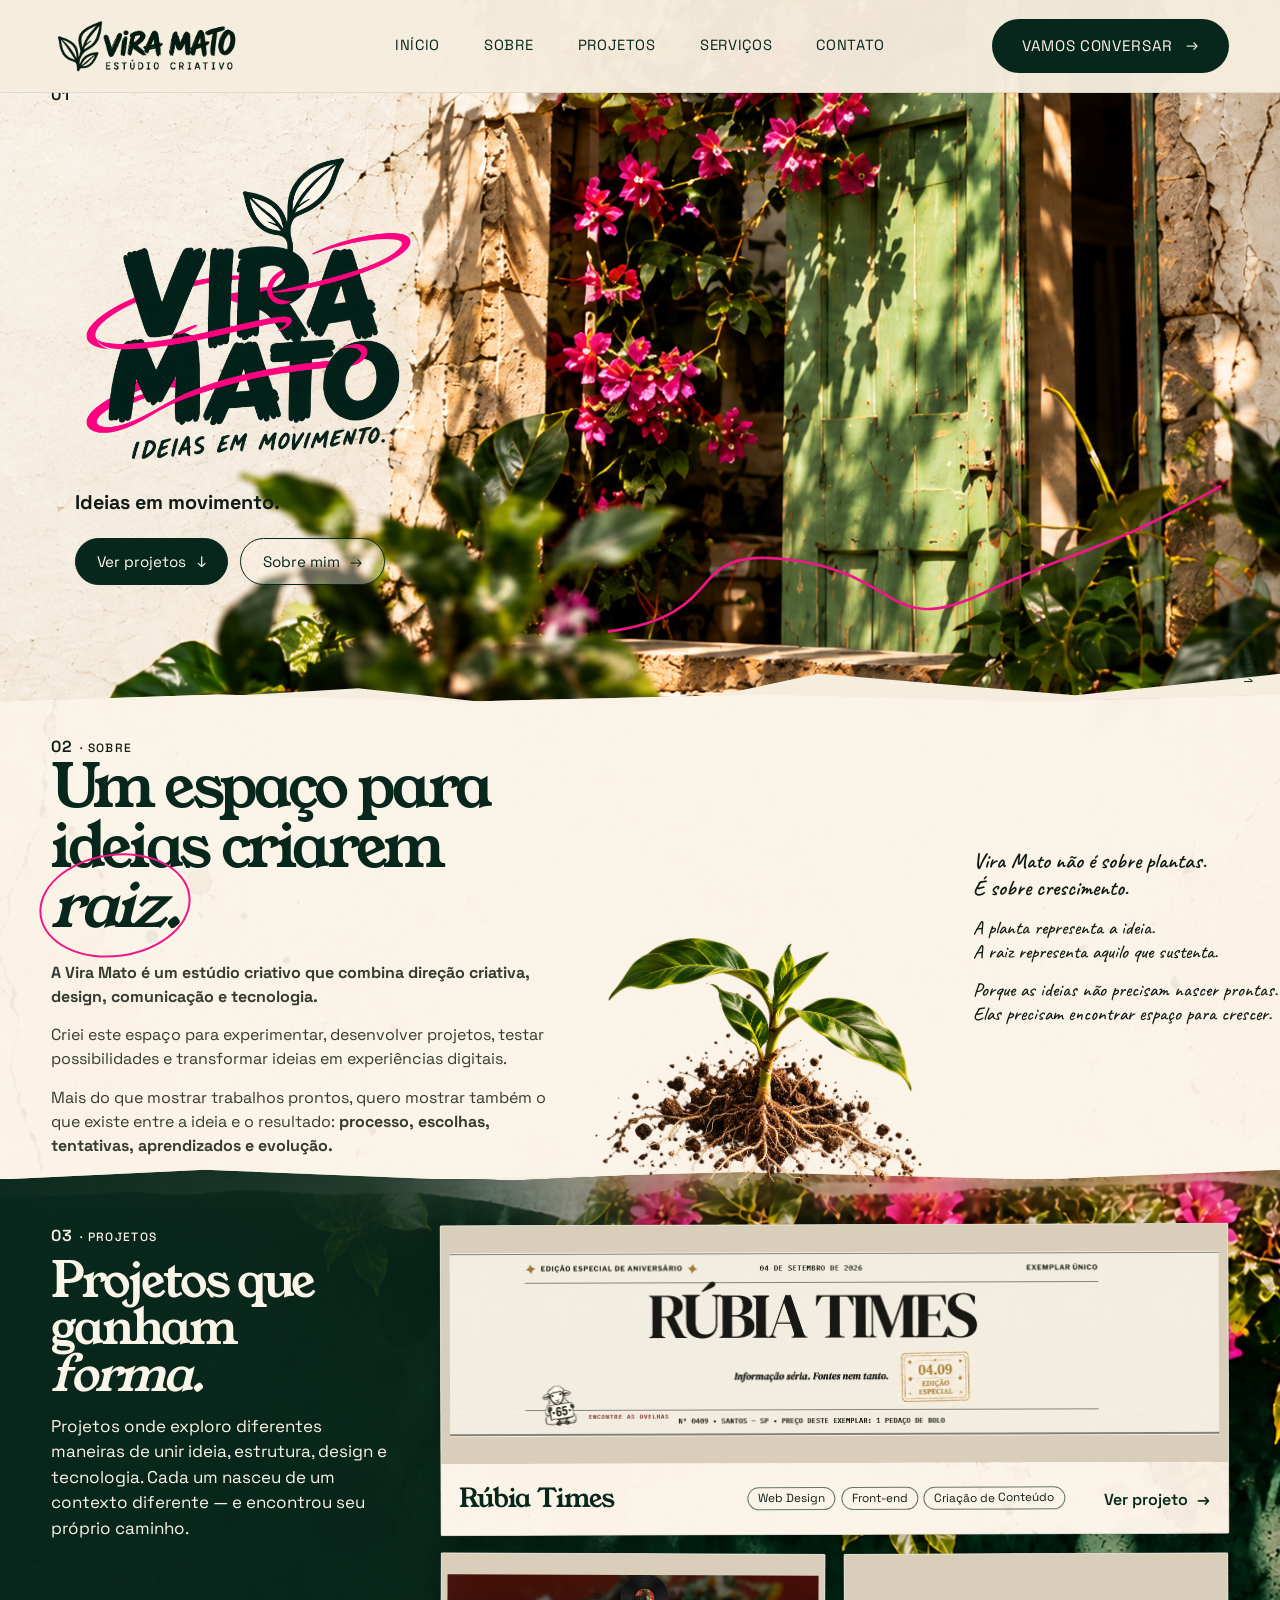
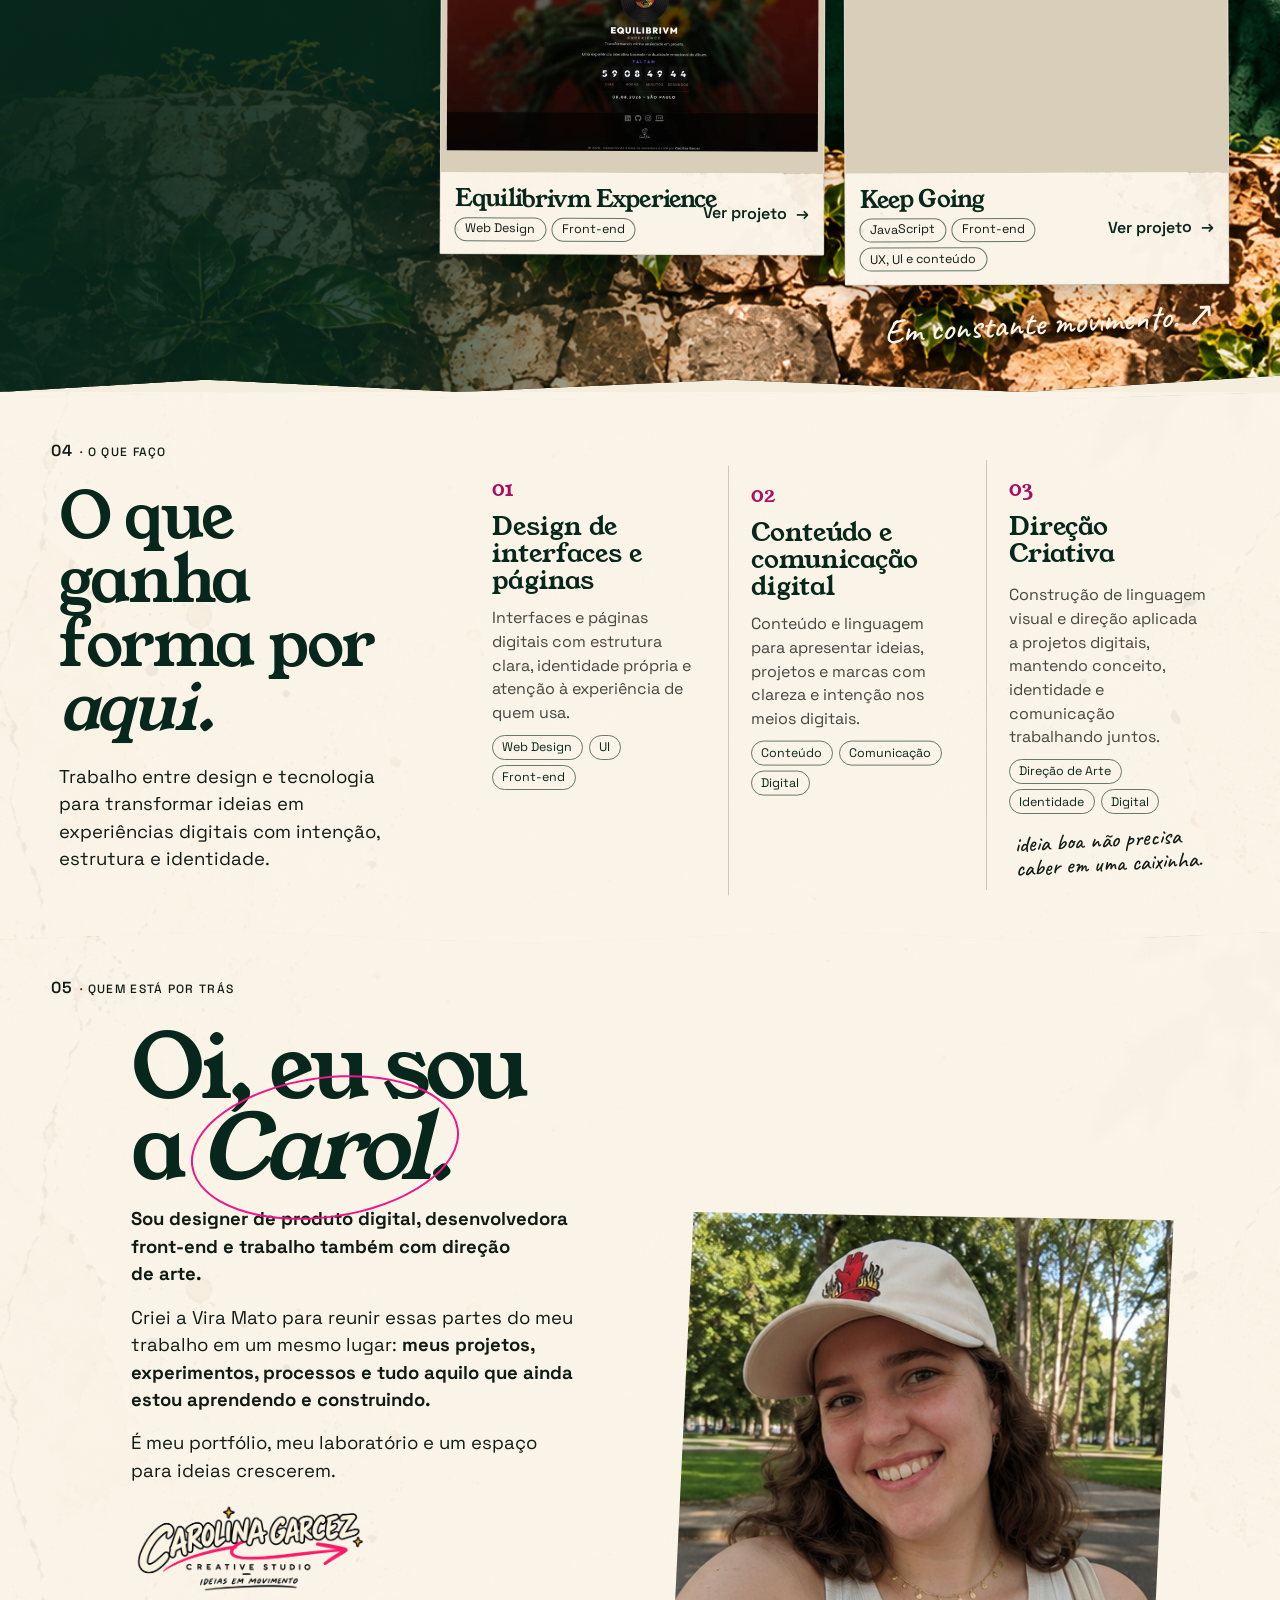
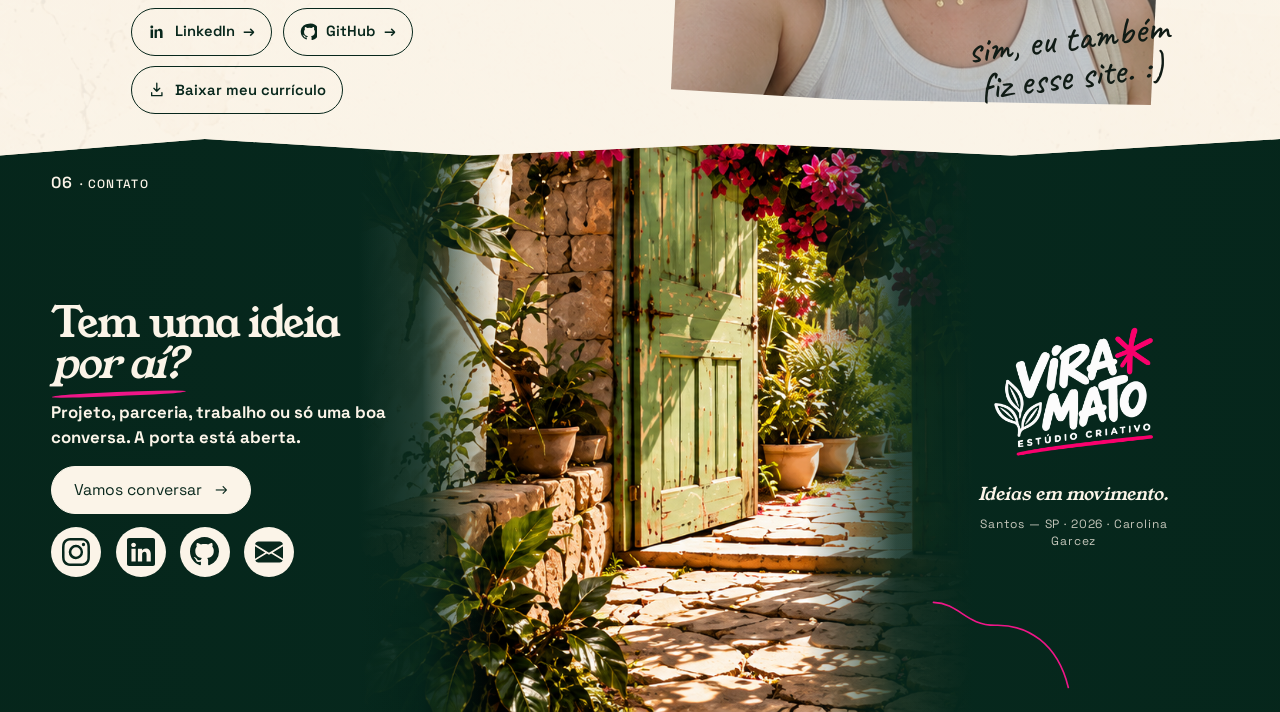
==== commit 4b34b1bb: "feat: versão 1 home pronta" ====
--- a/index.html
+++ b/index.html
@@ -36,10 +36,10 @@
       <div class="hero-meta section-meta"><span class="section-number">01</span></div>
       <div class="hero-copy">
         <img class="hero-brand" src="./assets/logos/logoprin.png" alt="Vira Mato — Estúdio Criativo" width="1305" height="1206" fetchpriority="high" decoding="async">
-        <p class="hero-lead" data-reveal="slide"><strong>Design, tecnologia e direção criativa<br class="hero-copy-break"> para transformar ideias em<br class="hero-copy-break"> experiências digitais.</strong></p>
+        <p class="hero-lead" data-reveal="slide"><strong>Ideias em movimento.</strong></p>
         <div class="hero-actions"><a class="button button-dark" href="#projetos">Ver projetos <span aria-hidden="true">↓</span></a><a class="button button-outline" href="#perfil">Sobre mim <span aria-hidden="true">→</span></a></div>
       </div>
-      <figure class="hero-media"><img width="2109" height="745" src="./assets/banners/hero.png" alt="Composição botânica com folhagens e porta verde da Vira Mato" fetchpriority="high" decoding="async"></figure>
+      <figure class="hero-media"><a class="hero-media-link" href="#projetos" aria-label="Entrar pela porta e conhecer os projetos"><img width="2109" height="745" src="./assets/banners/hero.png" alt="Composição botânica com folhagens e porta verde da Vira Mato" fetchpriority="high" decoding="async"></a></figure>
       <svg class="pink-trail" viewBox="0 0 700 240" aria-hidden="true"><path d="M8 188 C150 168 85 92 210 108 S318 196 426 145 S560 100 690 26"/></svg>
       <div class="hero-index" aria-hidden="true">VM—001</div>
     </section>
@@ -49,8 +49,8 @@
       <div class="about-composition">
         <div class="about-copy" data-reveal="rise">
           <h2 id="about-title">Um espaço para ideias criarem <em>raiz.</em></h2>
-          <p class="lead"><strong>A Vira Mato é meu espaço criativo, onde design, tecnologia e direção criativa se encontram.</strong></p>
-          <p>Ela nasceu da vontade de ter um lugar para experimentar, desenvolver projetos, testar possibilidades e transformar ideias em experiências reais.</p>
+          <p class="lead"><strong>A Vira Mato é um estúdio criativo que combina direção criativa, design, comunicação e tecnologia.</strong></p>
+          <p>Criei este espaço para experimentar, desenvolver projetos, testar possibilidades e transformar ideias em experiências digitais.</p>
           <p>Mais do que mostrar trabalhos prontos, quero mostrar também o que existe entre a ideia e o resultado: <strong>processo, escolhas, tentativas, aprendizados e evolução.</strong></p>
         </div>
         <figure class="about-sprout"><img width="1430" height="1100" src="./assets/Referencias fotos/raizes.png" alt="Raízes e broto em fotografia botânica" loading="lazy" decoding="async"></figure>
@@ -70,8 +70,8 @@
         </div>
         <div class="project-list">
         <article class="project project-one" data-reveal="slide">
-          <div class="project-media"><img width="1545" height="370" src="./assets/Projetos/rubiatimes.png" alt="Mockup do projeto Rubia Times" loading="lazy" decoding="async"></div>
-          <div class="project-copy"><h3>Rubia Times</h3><p>Porque algumas histórias não cabem em um cartão de aniversário. Então eu fiz um jornal inteiro.</p><ul class="tag-list" aria-label="Tecnologias e disciplinas"><li>Web Design</li><li>Front-end</li><li>Criação de Conteúdo</li></ul><span>Case em preparação</span></div>
+          <div class="project-media"><img width="1545" height="370" src="./assets/Projetos/rubiatimes.png" alt="Mockup do projeto Rúbia Times" loading="lazy" decoding="async"></div>
+          <div class="project-copy"><h3>Rúbia Times</h3><p>Porque algumas histórias não cabem em um cartão de aniversário. Então eu fiz um jornal inteiro.</p><ul class="tag-list" aria-label="Tecnologias e disciplinas"><li>Web Design</li><li>Front-end</li><li>Criação de Conteúdo</li></ul><a class="text-link" href="./projects/rubia_times/index.html">Ver projeto <span aria-hidden="true">→</span></a></div>
         </article>
         <article class="project project-two" data-reveal="rise">
           <div class="project-media"><img width="1232" height="586" src="./assets/Projetos/equilibrivm.webp" alt="Mockup do projeto Equilibrivm Experience" loading="lazy" decoding="async"></div>
@@ -90,8 +90,8 @@
       <div class="section-meta"><span><span class="section-number">04</span> · O QUE FAÇO</span></div>
       <div class="services-heading"><h2 id="services-title">O que ganha<br>forma por <em>aqui.</em></h2><p class="lead">Trabalho entre design e tecnologia para transformar ideias em experiências digitais com intenção, estrutura e identidade.</p></div>
       <div class="service-list">
-        <article class="service-item" data-reveal="slide"><span class="service-number">01</span><div><h3>Sites &amp; Landing Pages</h3><p>Design e desenvolvimento de experiências para web, da organização da informação à interface funcionando.</p><ul class="tag-list"><li>Web Design</li><li>UI</li><li>Front-end</li></ul></div></article>
-        <article class="service-item" data-reveal="slide"><span class="service-number">02</span><div><h3>Design &amp; Produto Digital</h3><p>Interfaces, sistemas e experiências pensadas para facilitar a relação entre pessoas e produtos digitais.</p><ul class="tag-list"><li>Produto</li><li>UX/UI</li><li>Design System</li></ul></div></article>
+        <article class="service-item" data-reveal="slide"><span class="service-number">01</span><div><h3>Design de interfaces e páginas</h3><p>Interfaces e páginas digitais com estrutura clara, identidade própria e atenção à experiência de quem usa.</p><ul class="tag-list"><li>Web Design</li><li>UI</li><li>Front-end</li></ul></div></article>
+        <article class="service-item" data-reveal="slide"><span class="service-number">02</span><div><h3>Conteúdo e comunicação digital</h3><p>Conteúdo e linguagem para apresentar ideias, projetos e marcas com clareza e intenção nos meios digitais.</p><ul class="tag-list"><li>Conteúdo</li><li>Comunicação</li><li>Digital</li></ul></div></article>
         <article class="service-item" data-reveal="slide"><span class="service-number">03</span><div><h3>Direção Criativa</h3><p>Construção de linguagem visual e direção aplicada a projetos digitais, mantendo conceito, identidade e comunicação trabalhando juntos.</p><ul class="tag-list"><li>Direção de Arte</li><li>Identidade</li><li>Digital</li></ul></div><p class="handwritten service-note" data-reveal="tilt">ideia boa não precisa caber em uma caixinha.</p></article>
       </div>
     </section>
@@ -114,6 +114,10 @@
               <svg aria-hidden="true" viewBox="0 0 24 24"><path fill="currentColor" d="M12 .9a11.1 11.1 0 0 0-3.5 21.6c.6.1.8-.3.8-.6v-2.1c-3.2.7-3.9-1.4-3.9-1.4-.5-1.3-1.3-1.6-1.3-1.6-1-.7.1-.7.1-.7 1.1.1 1.7 1.1 1.7 1.1 1 .1.8 2.7 4.2 1.9.1-.7.4-1.2.7-1.5-2.6-.3-5.3-1.3-5.3-5.8 0-1.3.5-2.3 1.2-3.1-.1-.3-.5-1.5.1-3.1 0 0 1-.3 3.2 1.2a11 11 0 0 1 5.8 0C17.9 5.3 19 5.6 19 5.6c.6 1.6.2 2.8.1 3.1.8.8 1.2 1.8 1.2 3.1 0 4.5-2.7 5.5-5.3 5.8.4.4.8 1 .8 2v3.1c0 .3.2.7.8.6A11.1 11.1 0 0 0 12 .9Z"/></svg>
               GitHub <span aria-hidden="true">→</span>
             </a>
+            <a href="./cvs/cv-carolinagarcez-ti.pdf" download="Carolina-Garcez-Curriculo.pdf" aria-label="Baixar meu currículo em PDF">
+              <svg aria-hidden="true" focusable="false" viewBox="0 0 24 24"><path d="M12 3v11m0 0 4-4m-4 4-4-4M5 16v4h14v-4" fill="none" stroke="currentColor" stroke-linecap="round" stroke-linejoin="round" stroke-width="1.8"/></svg>
+              Baixar meu currículo
+            </a>
           </div>
         </div>
         <p class="handwritten profile-note" data-reveal="tilt">sim, eu também fiz esse site. :)</p>
@@ -126,7 +130,7 @@
         <p class="lead contact-copy-text"><strong>Projeto, parceria, trabalho ou só uma boa conversa. A porta está aberta.</strong></p><a class="button button-light contact-cta" href="https://wa.me/5513991065598?text=Oi%21%20Conheci%20a%20Vira%20Mato%20pelo%20site%20e%20queria%20conversar%20sobre%20uma%20ideia%20ou%20projeto.%20%F0%9F%8C%B1" target="_blank" rel="noopener noreferrer">Vamos conversar <span aria-hidden="true">→</span></a>
         <ul class="contact-socials" aria-label="Redes sociais">
           <li class="contact-social-item">
-            <a href="https://www.instagram.com/viramato.estudio?stkn=OXd5aTd6YzNsdjFi" class="contact-social-link" data-social="instagram" aria-label="Instagram da Vira Mato" target="_blank" rel="noopener noreferrer">
+            <a href="https://www.instagram.com/viramato.estudio/" class="contact-social-link" data-social="instagram" aria-label="Instagram da Vira Mato" target="_blank" rel="noopener noreferrer">
               <div class="contact-social-fill" aria-hidden="true"></div>
               <svg xmlns="http://www.w3.org/2000/svg" width="16" height="16" fill="currentColor" class="bi bi-instagram" viewBox="0 0 16 16" xml:space="preserve" aria-hidden="true"><path d="M8 0C5.829 0 5.556.01 4.703.048 3.85.088 3.269.222 2.76.42a3.9 3.9 0 0 0-1.417.923A3.9 3.9 0 0 0 .42 2.76C.222 3.268.087 3.85.048 4.7.01 5.555 0 5.827 0 8.001c0 2.172.01 2.444.048 3.297.04.852.174 1.433.372 1.942.205.526.478.972.923 1.417.444.445.89.719 1.416.923.51.198 1.09.333 1.942.372C5.555 15.99 5.827 16 8 16s2.444-.01 3.298-.048c.851-.04 1.434-.174 1.943-.372a3.9 3.9 0 0 0 1.416-.923c.445-.445.718-.891.923-1.417.197-.509.332-1.09.372-1.942C15.99 10.445 16 10.173 16 8s-.01-2.445-.048-3.299c-.04-.851-.175-1.433-.372-1.941a3.9 3.9 0 0 0-.923-1.417A3.9 3.9 0 0 0 13.24.42c-.51-.198-1.092-.333-1.943-.372C10.443.01 10.172 0 7.998 0zm-.717 1.442h.718c2.136 0 2.389.007 3.232.046.78.035 1.204.166 1.486.275.373.145.64.319.92.599s.453.546.598.92c.11.281.24.705.275 1.485.039.843.047 1.096.047 3.231s-.008 2.389-.047 3.232c-.035.78-.166 1.203-.275 1.485a2.5 2.5 0 0 1-.599.919c-.28.28-.546.453-.92.598-.28.11-.704.24-1.485.276-.843.038-1.096.047-3.232.047s-2.39-.009-3.233-.047c-.78-.036-1.203-.166-1.485-.276a2.5 2.5 0 0 1-.92-.598 2.5 2.5 0 0 1-.6-.92c-.109-.281-.24-.705-.275-1.485-.038-.843-.046-1.096-.046-3.233s.008-2.388.046-3.231c.036-.78.166-1.204.276-1.486.145-.373.319-.64.599-.92s.546-.453.92-.598c.282-.11.705-.24 1.485-.276.738-.034 1.024-.044 2.515-.045zm4.988 1.328a.96.96 0 1 0 0 1.92.96.96 0 0 0 0-1.92m-4.27 1.122a4.109 4.109 0 1 0 0 8.217 4.109 4.109 0 0 0 0-8.217m0 1.441a2.667 2.667 0 1 1 0 5.334 2.667 2.667 0 0 1 0-5.334" fill="currentColor"></path></svg>
             </a>
--- a/css/style.css
+++ b/css/style.css
@@ -240,6 +240,17 @@
   height: 100%;
   overflow: hidden;
   clip-path: polygon(0 0,100% 0,100% 94%,84% 97%,64% 94%,48% 100%,28% 96%,0 99%);
+}
+
+.hero-media-link {
+  display: block;
+  width: 100%;
+  height: 100%;
+}
+
+.hero-media-link:focus-visible {
+  outline: 3px solid var(--color-accent);
+  outline-offset: -8px;
 }
 
 .hero-media img {
@@ -4659,4 +4670,4 @@
   .projects-intro { font-size: 1rem; }
   .project .tag-list li { padding-inline: .6rem; font-size: .75rem; }
   .projects-end { margin-right: .5rem; }
-}+}
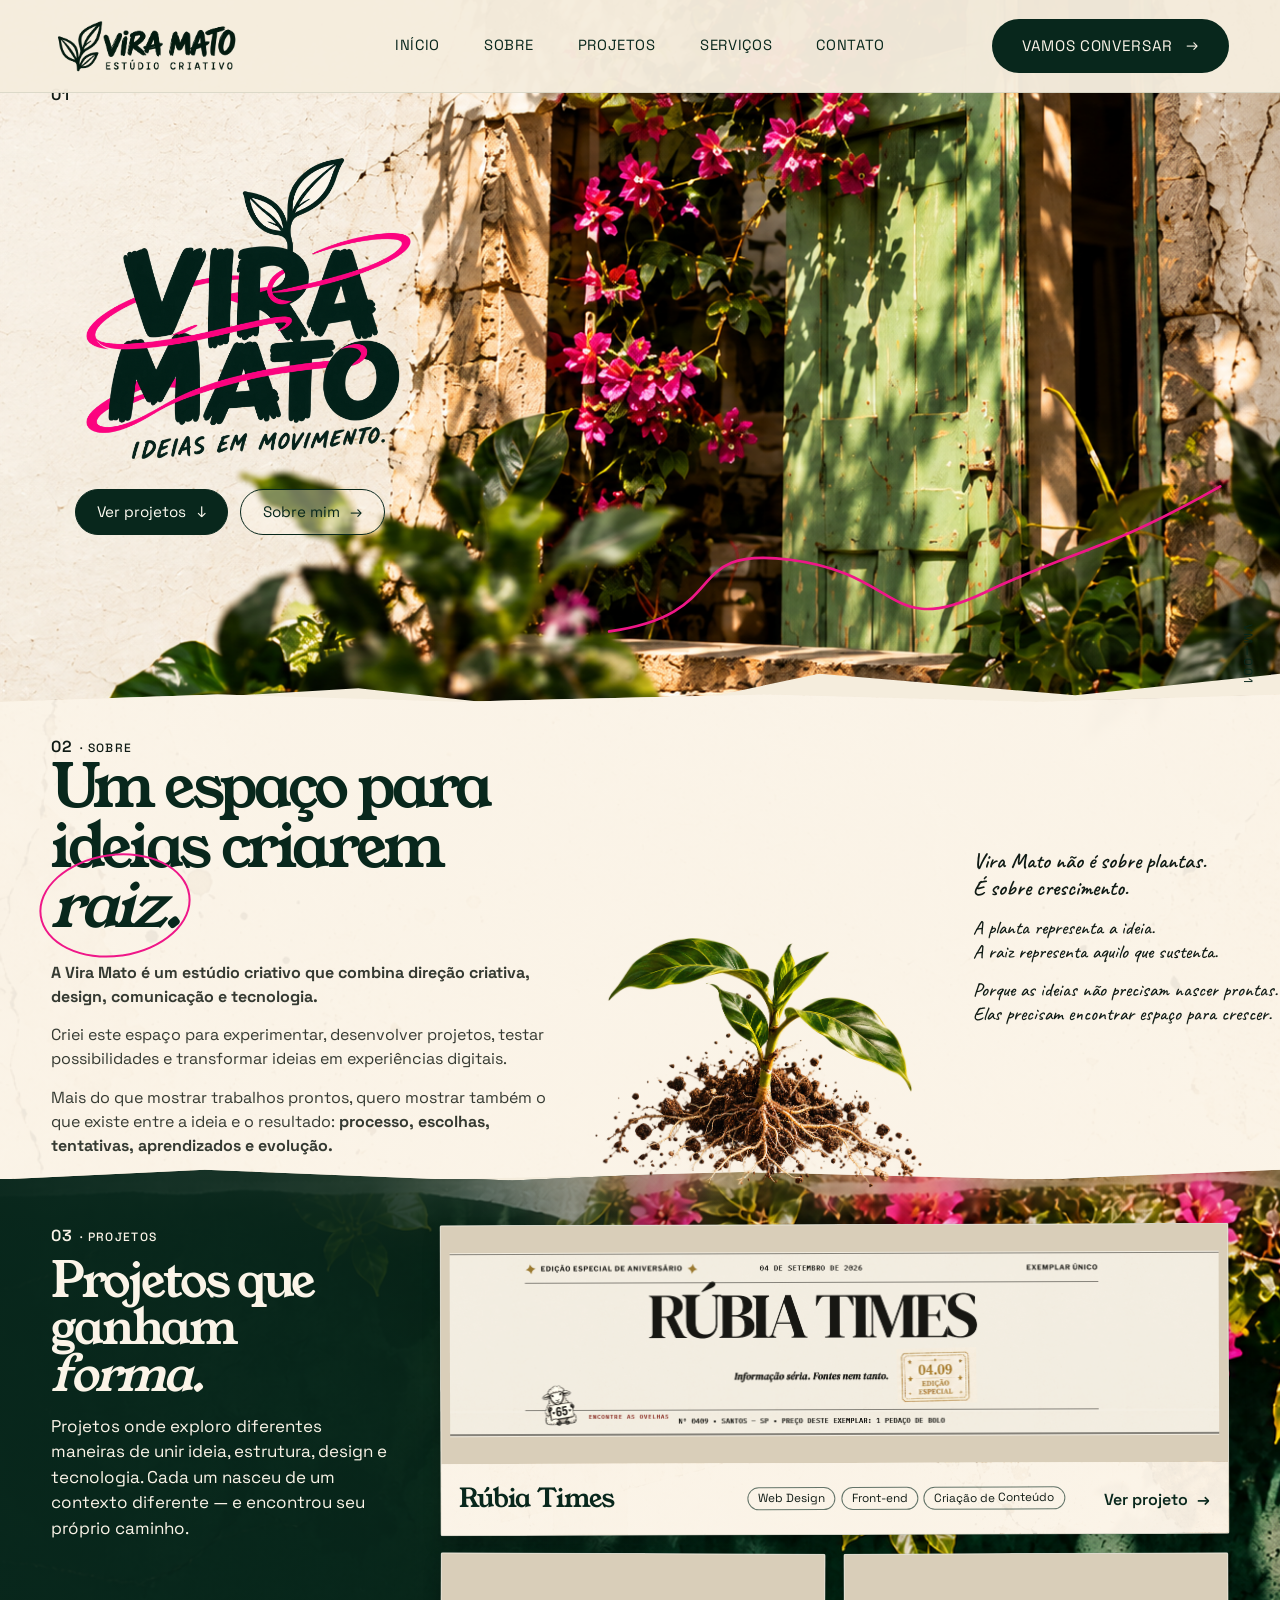
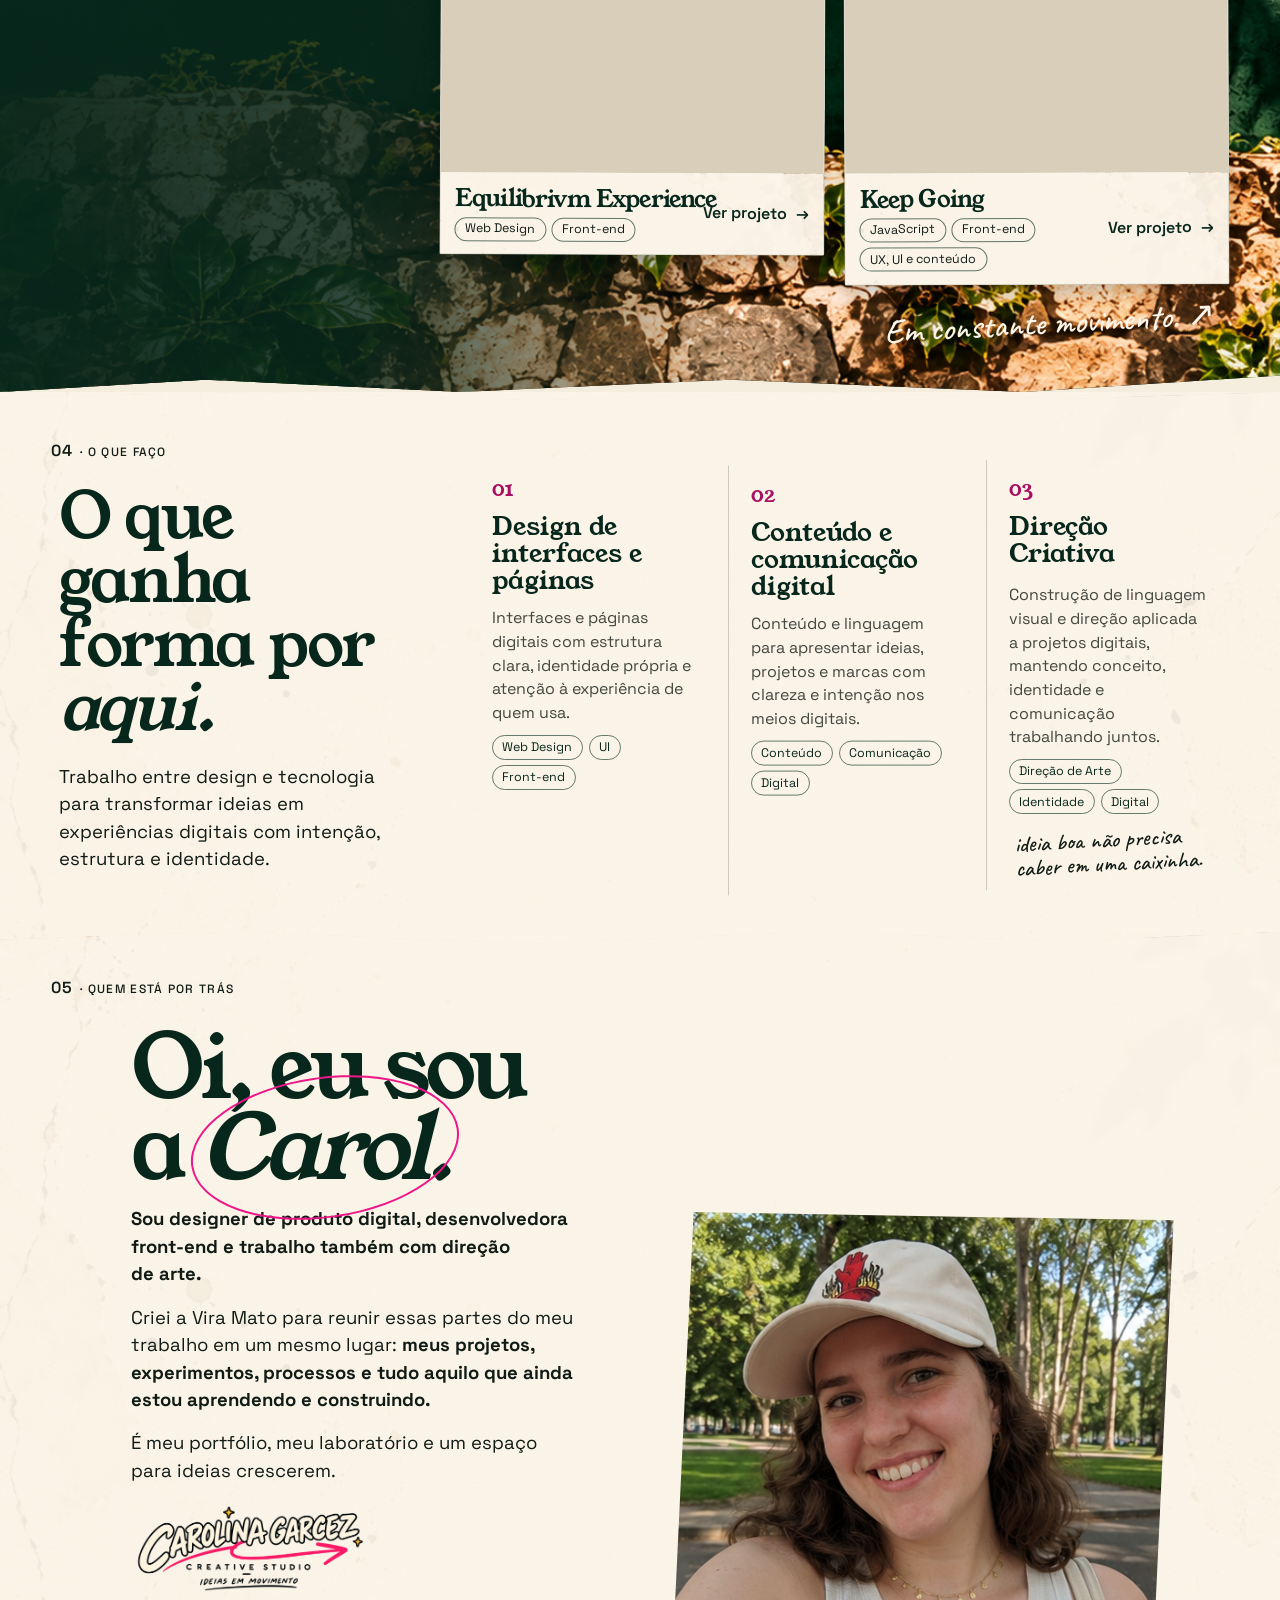
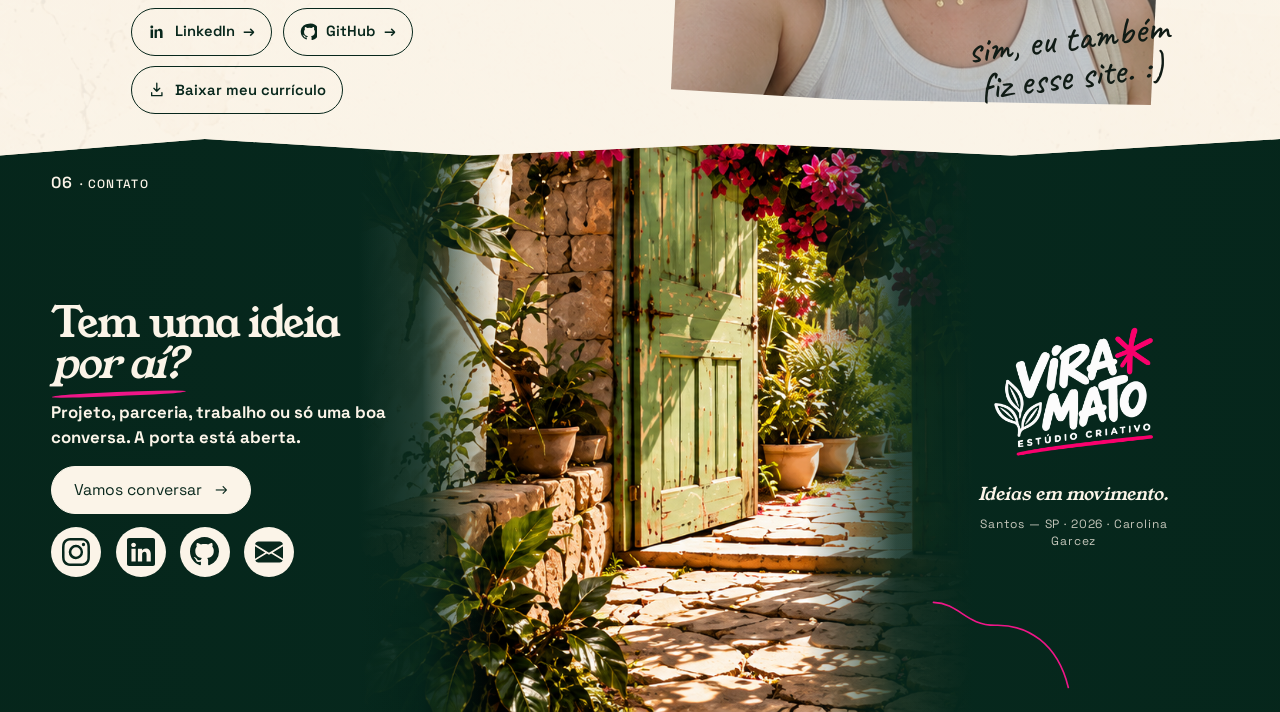
==== commit 80cdeaaf: "feat: refinando" ====
--- a/index.html
+++ b/index.html
@@ -36,7 +36,6 @@
       <div class="hero-meta section-meta"><span class="section-number">01</span></div>
       <div class="hero-copy">
         <img class="hero-brand" src="./assets/logos/logoprin.png" alt="Vira Mato — Estúdio Criativo" width="1305" height="1206" fetchpriority="high" decoding="async">
-        <p class="hero-lead" data-reveal="slide"><strong>Ideias em movimento.</strong></p>
         <div class="hero-actions"><a class="button button-dark" href="#projetos">Ver projetos <span aria-hidden="true">↓</span></a><a class="button button-outline" href="#perfil">Sobre mim <span aria-hidden="true">→</span></a></div>
       </div>
       <figure class="hero-media"><a class="hero-media-link" href="#projetos" aria-label="Entrar pela porta e conhecer os projetos"><img width="2109" height="745" src="./assets/banners/hero.png" alt="Composição botânica com folhagens e porta verde da Vira Mato" fetchpriority="high" decoding="async"></a></figure>
